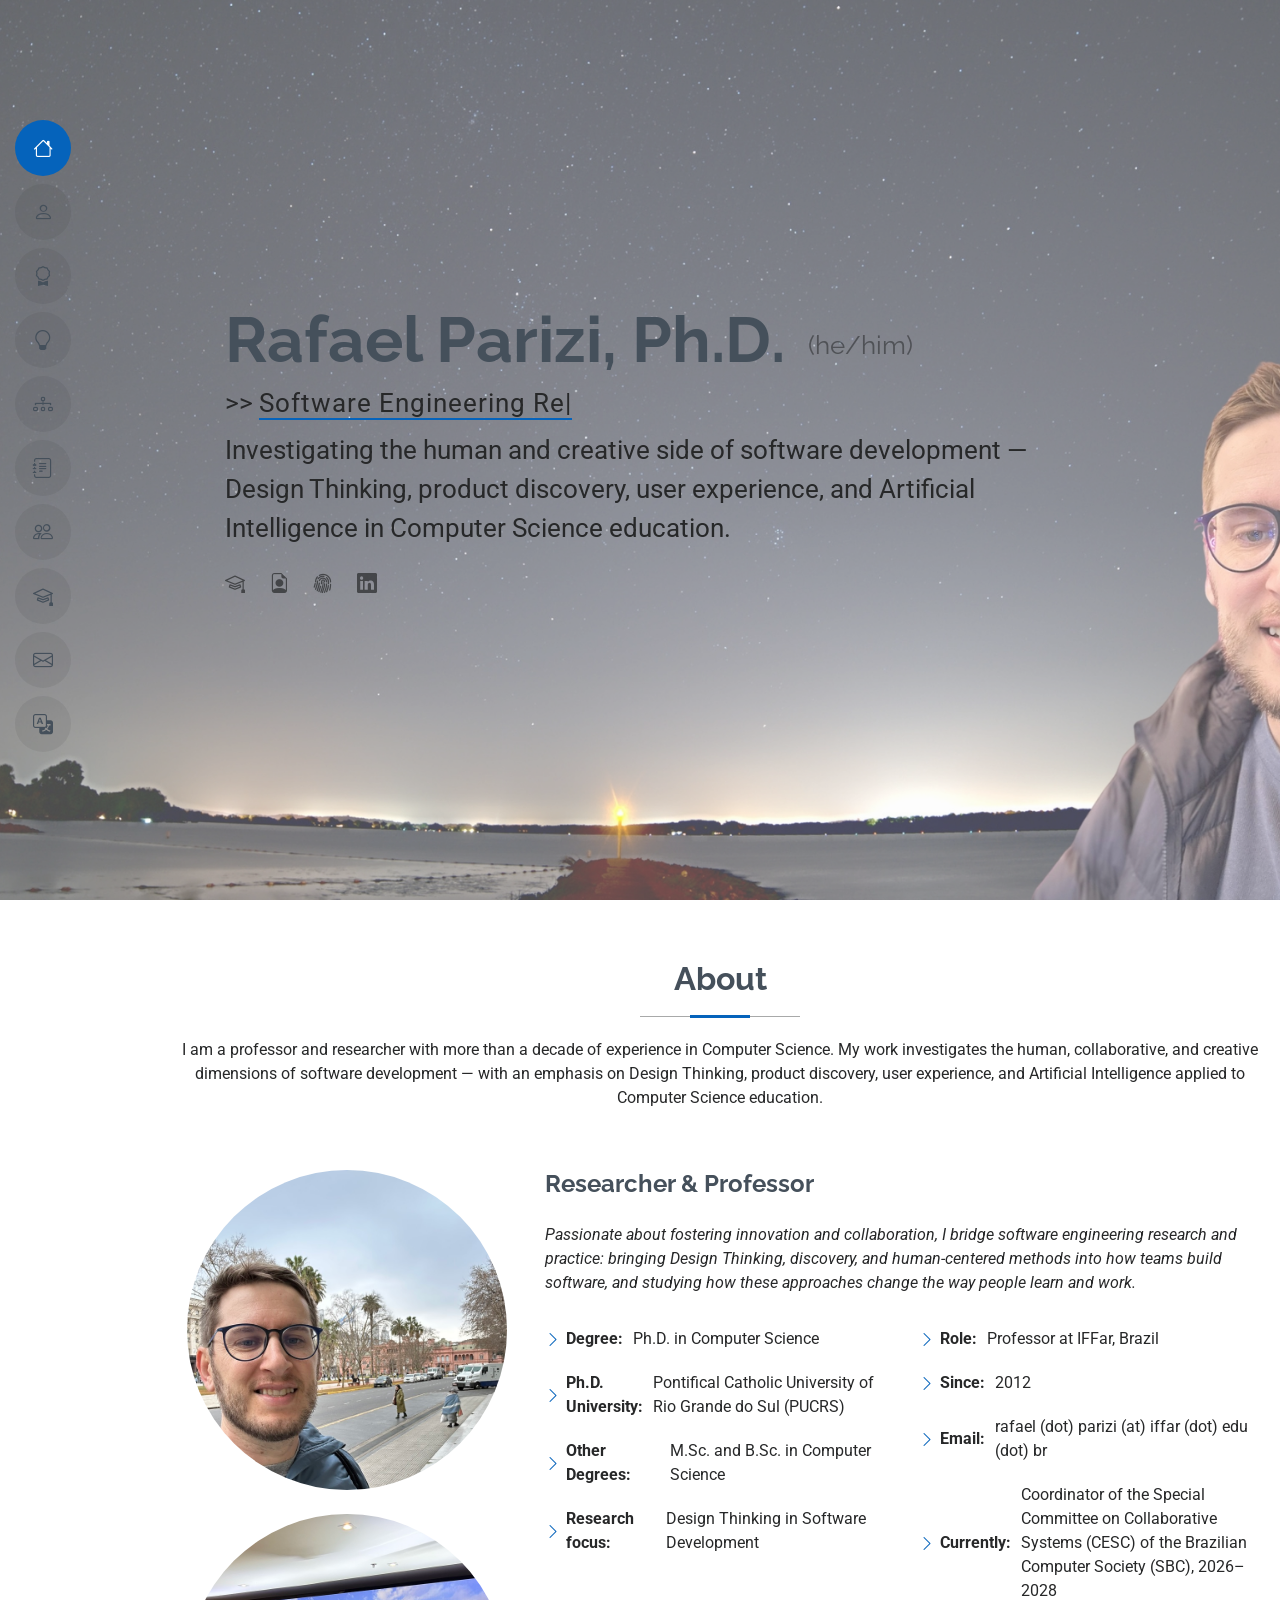
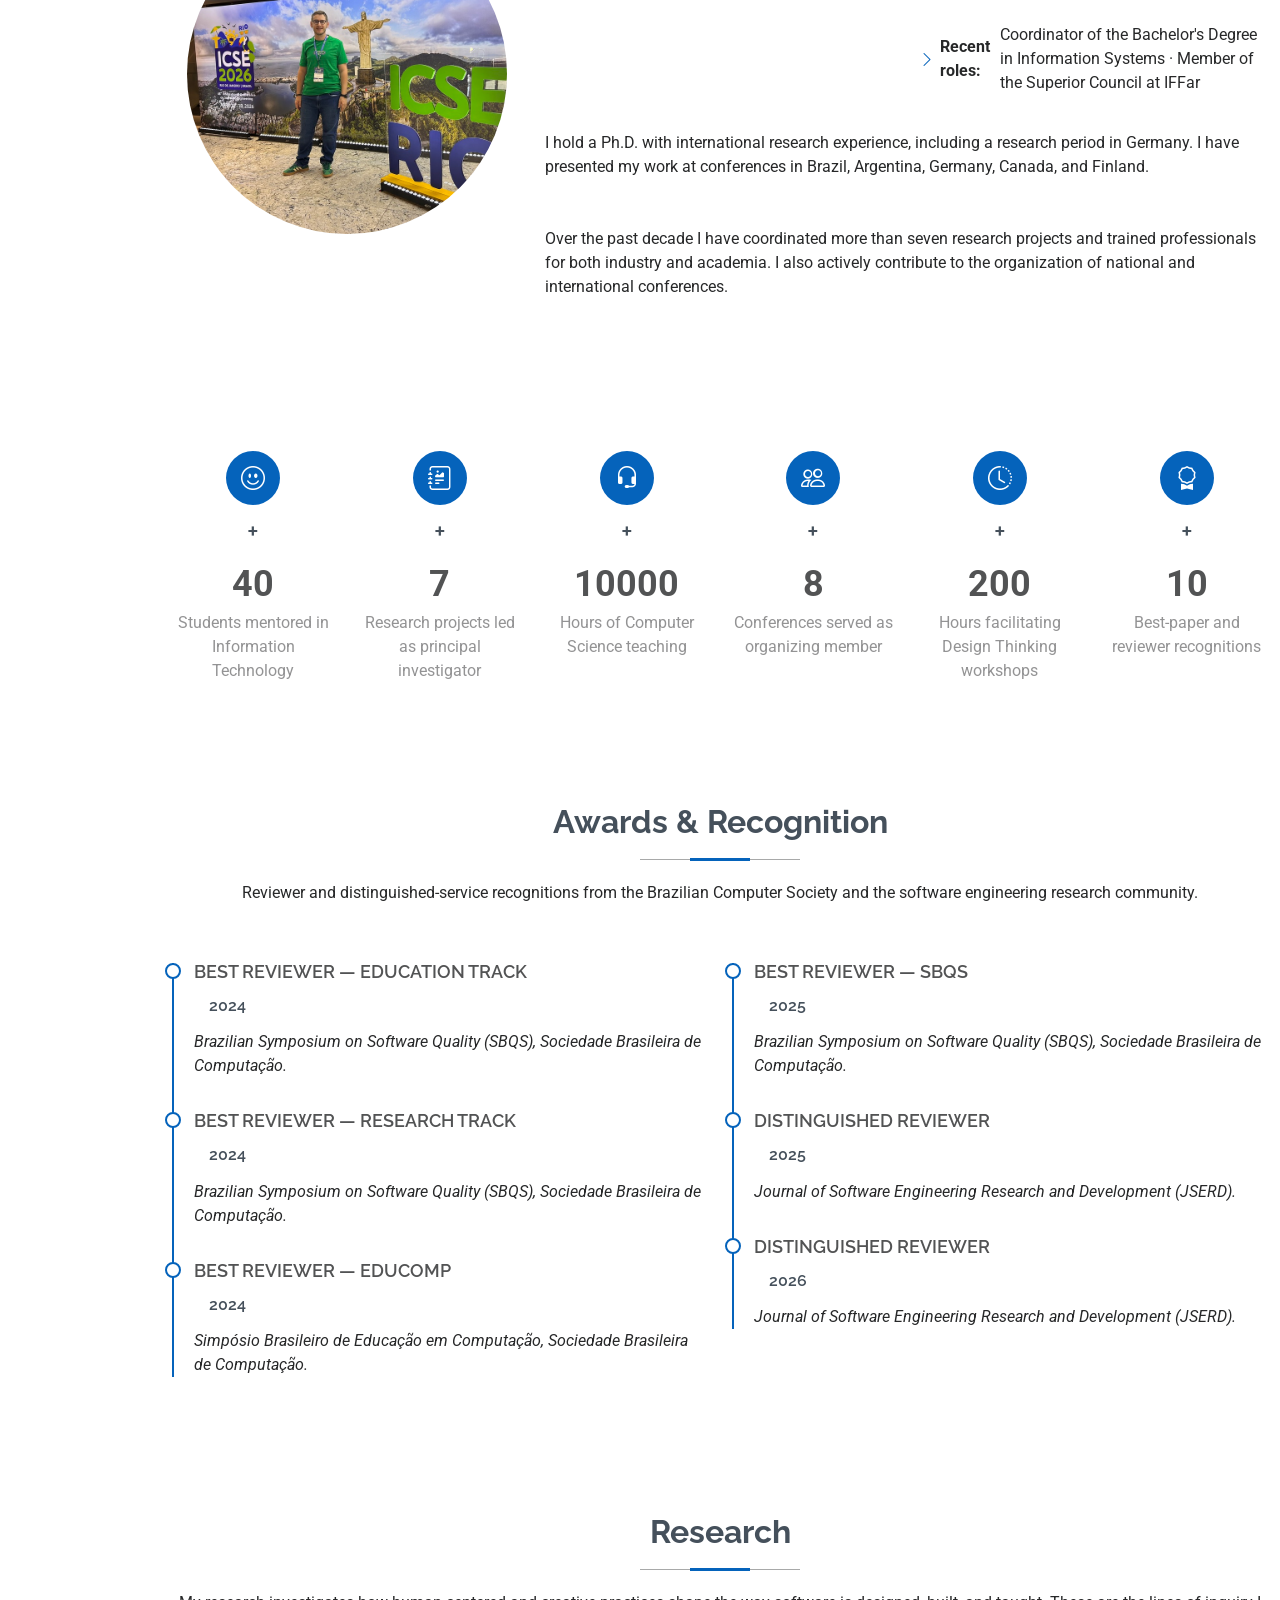
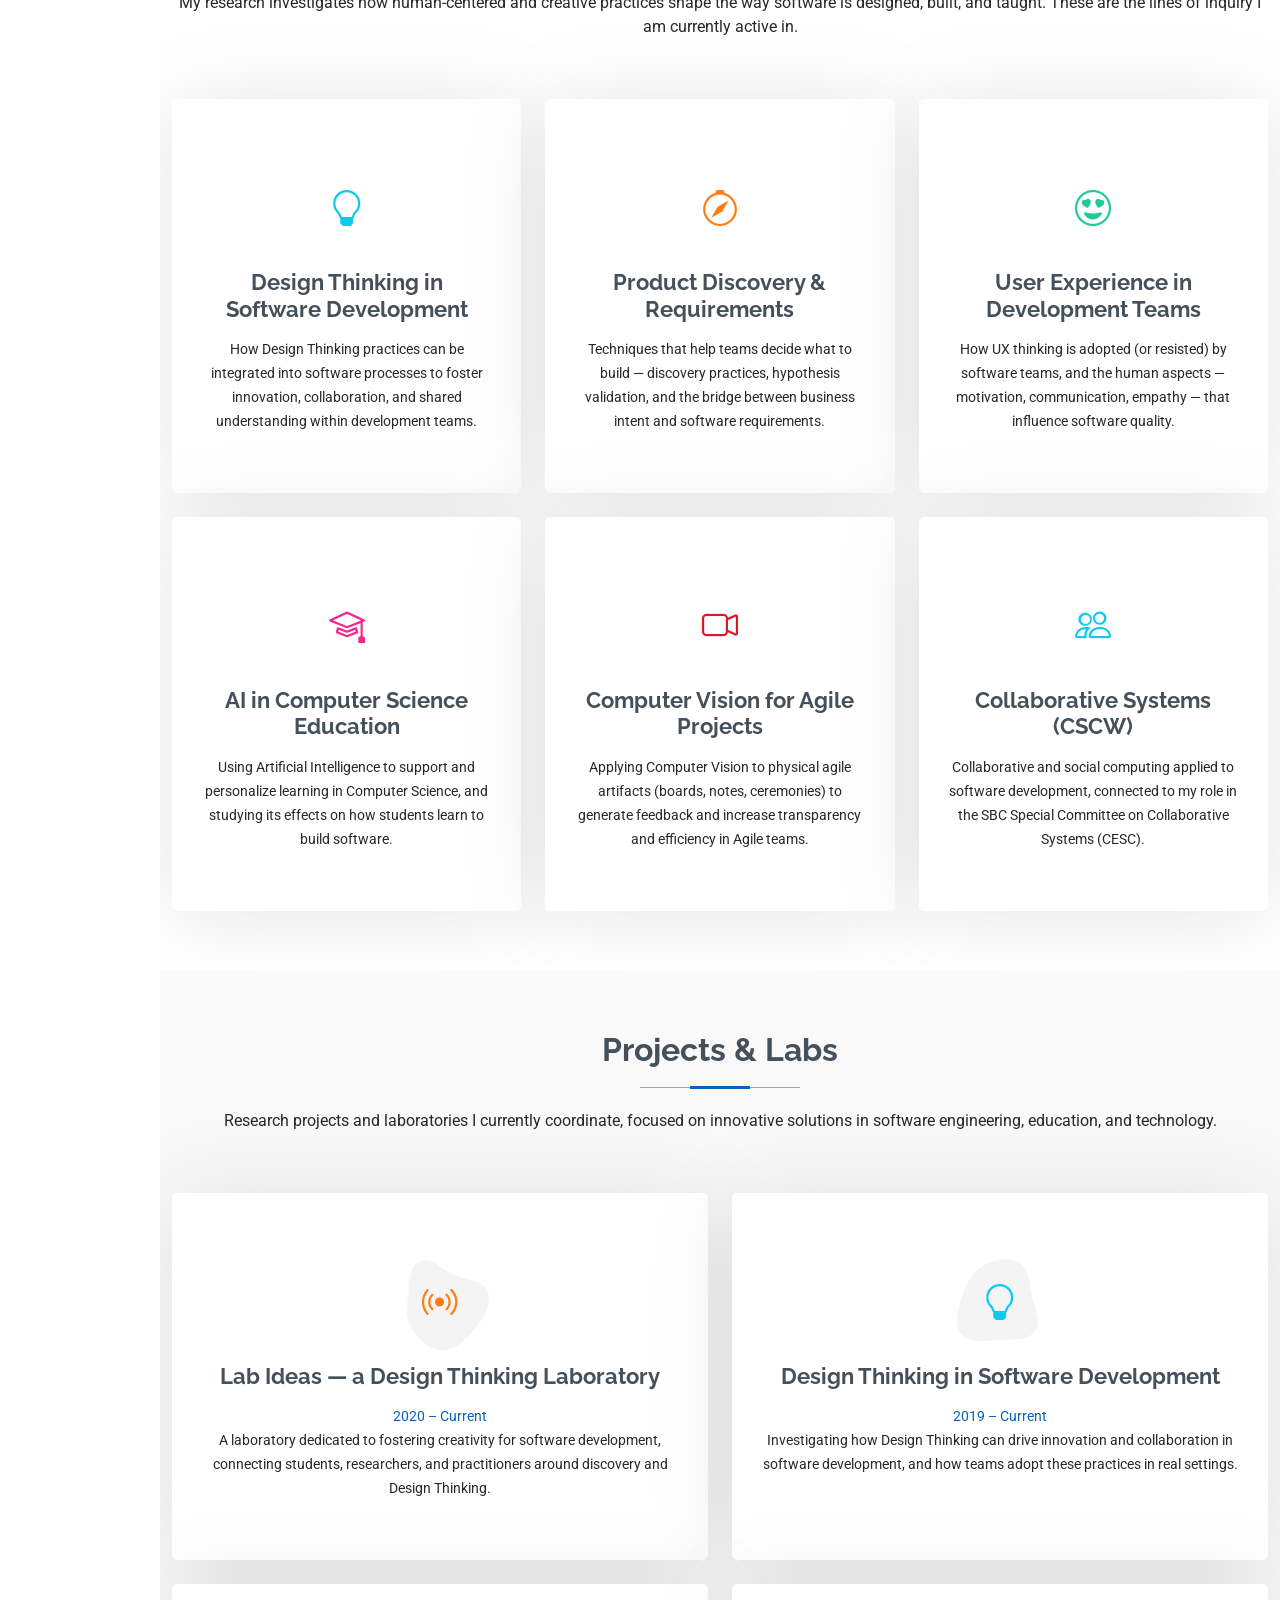
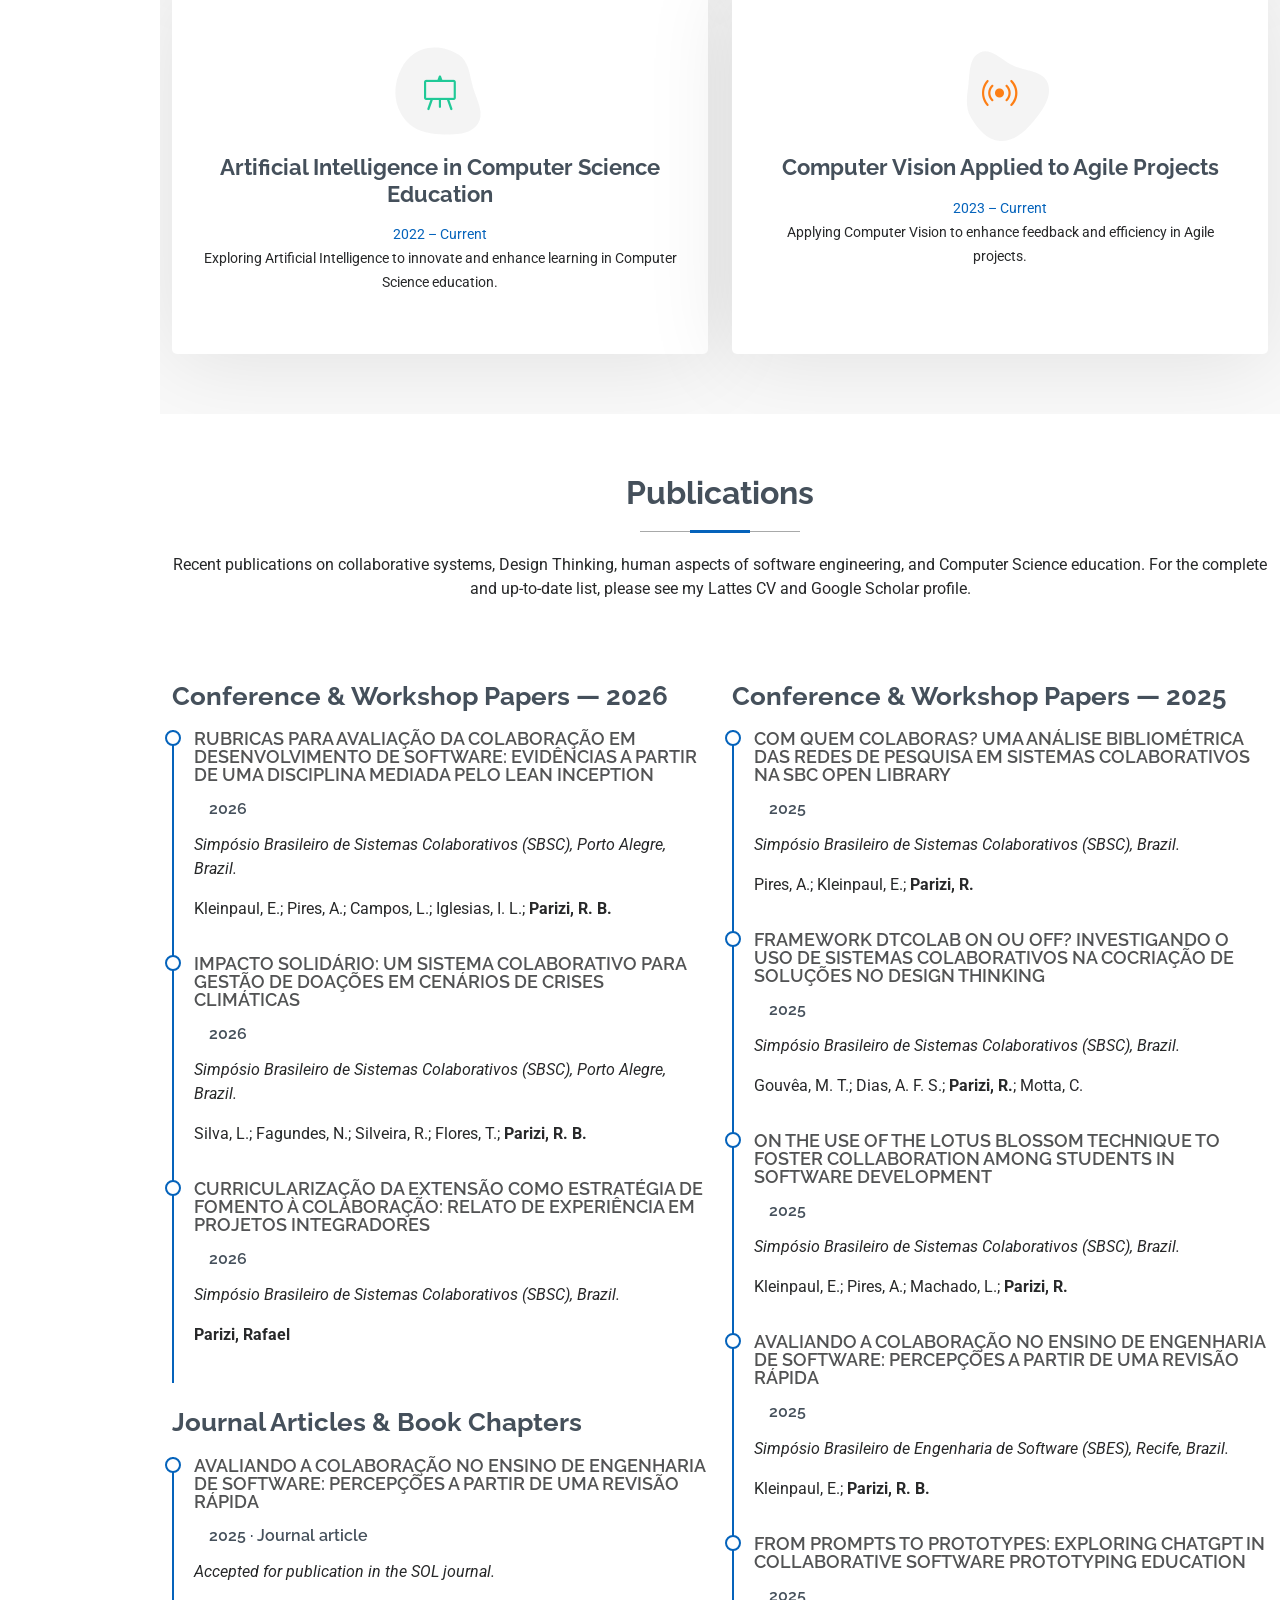
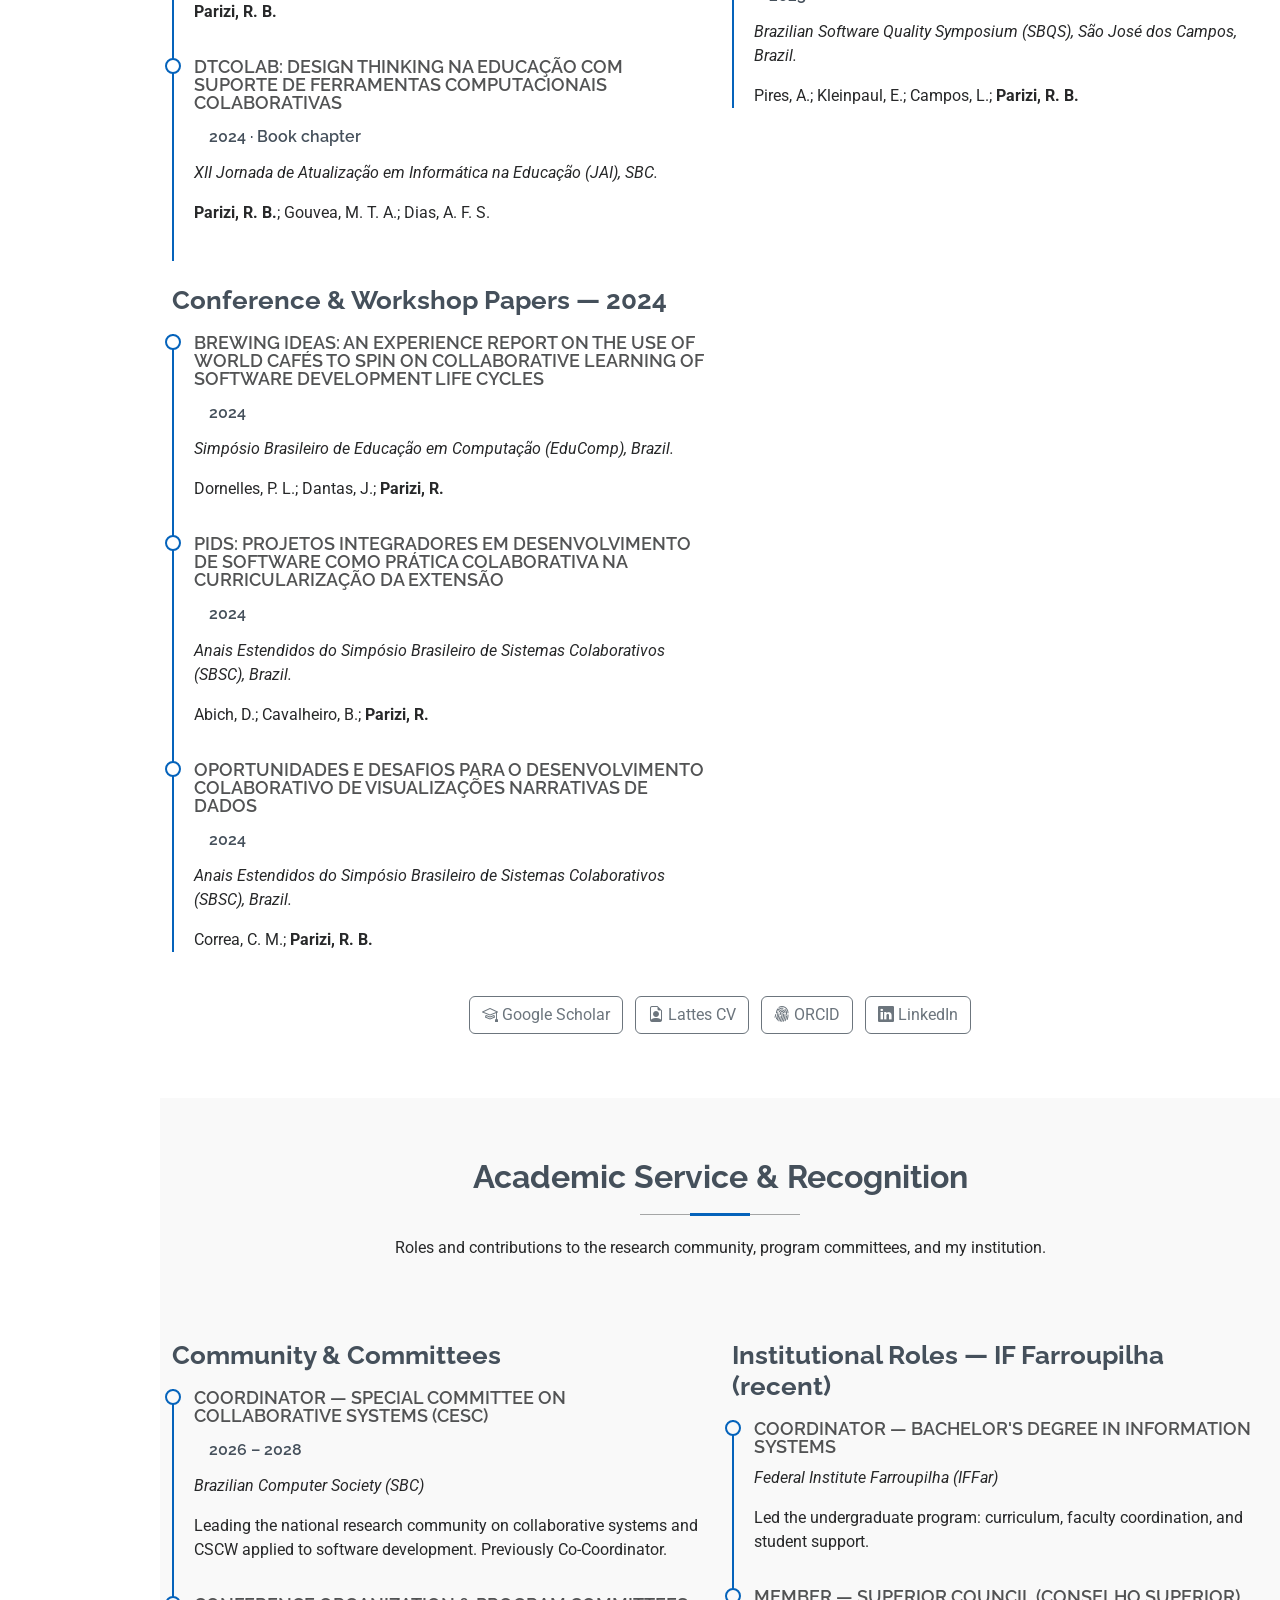
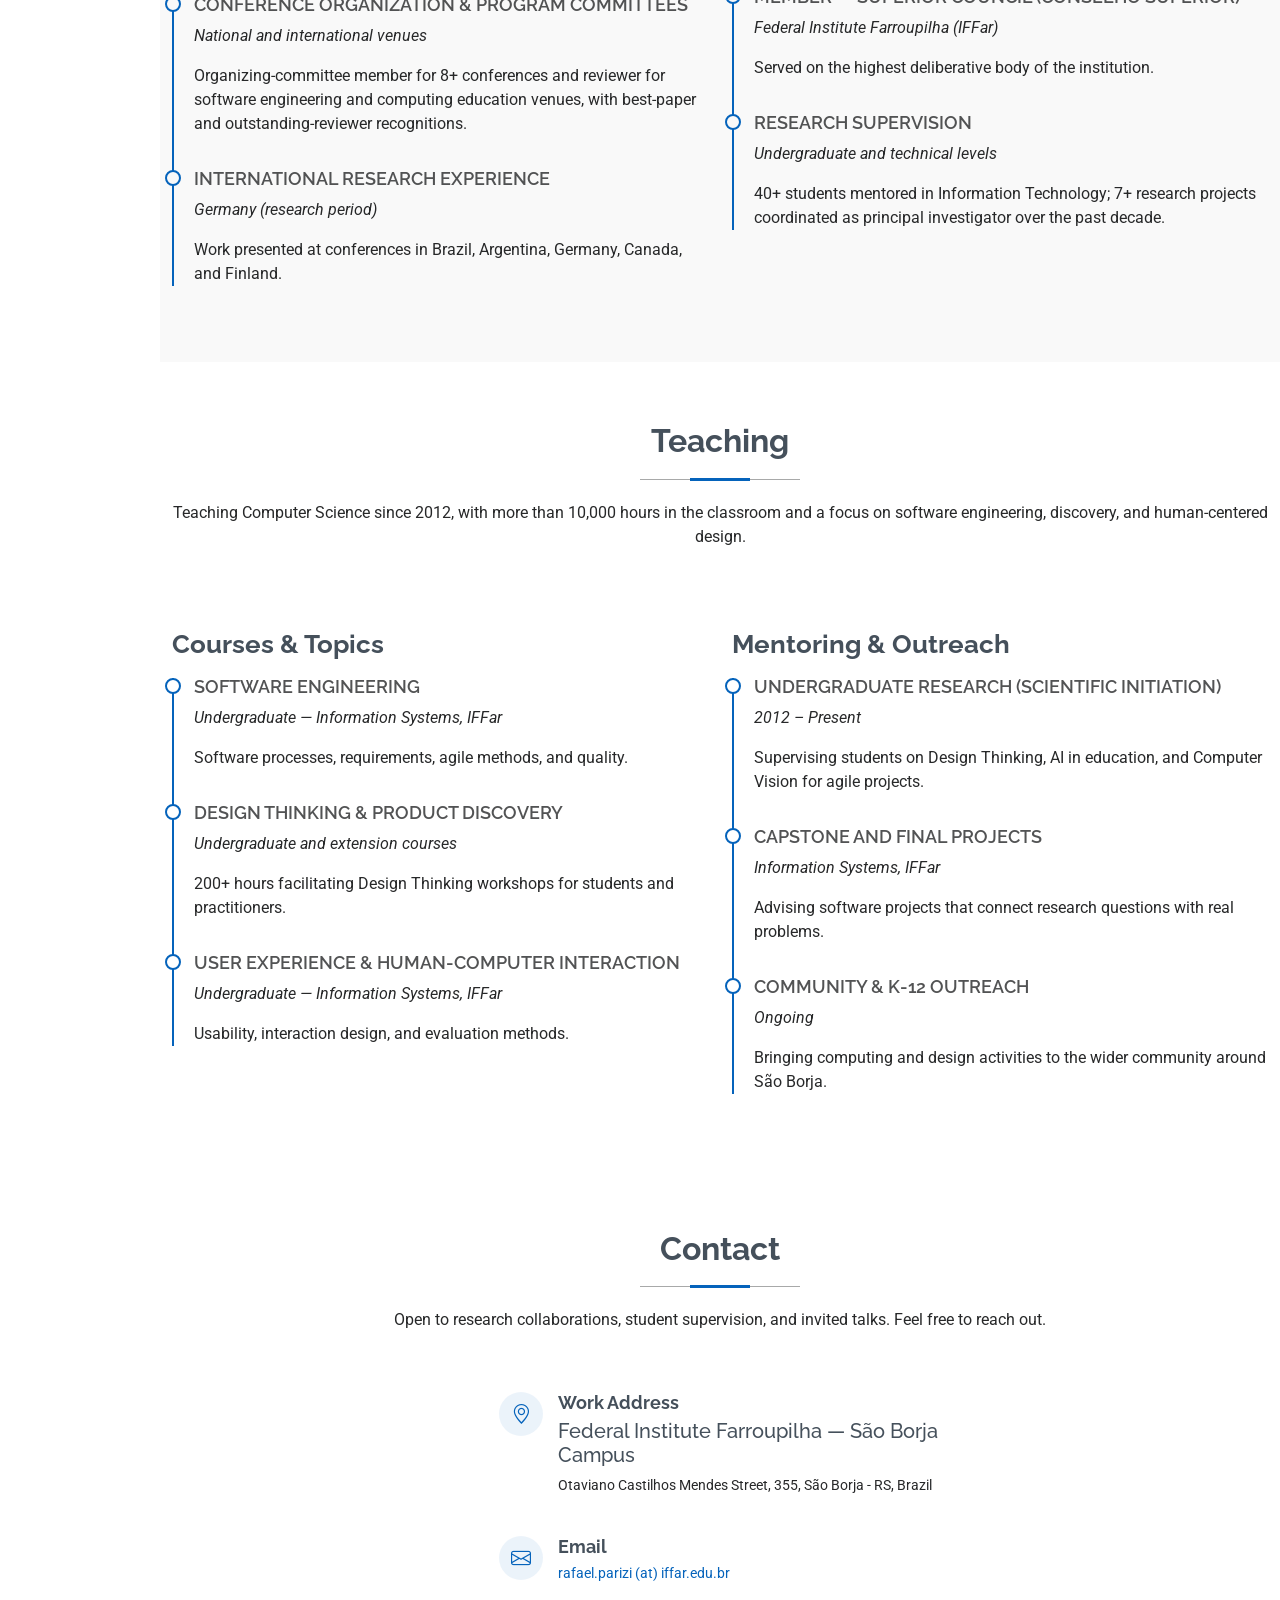
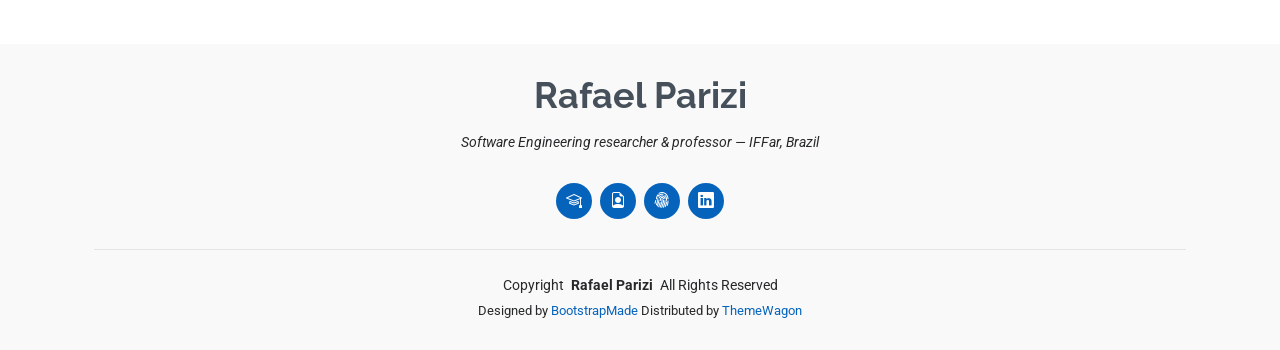
==== index.html @ 88d66eda "Add Awards & Recognition section Co-Authored-By: Claude Sonnet 5 <noreply@anthropic.com>" ====
<!DOCTYPE html>
<html lang="en">

<head>
  <meta charset="utf-8">
  <meta content="width=device-width, initial-scale=1.0" name="viewport">
  <title data-i18n="_title">Rafael Parizi, Ph.D. — Software Engineering Researcher</title>
  <meta name="description"
    content="Rafael Parizi, Ph.D. — Professor and researcher in Software Engineering at the Federal Institute Farroupilha (IFFar), Brazil. Research on Design Thinking in software development, product discovery, UX, and Artificial Intelligence in Computer Science education.">
  <meta name="keywords"
    content="Rafael Parizi, software engineering research, design thinking, product discovery, user experience, computer science education, artificial intelligence in education, human aspects of software engineering, IFFar, PUCRS">
  <meta name="author" content="Rafael Parizi">

  <!-- Open Graph / social preview -->
  <meta property="og:type" content="profile">
  <meta property="og:title" content="Rafael Parizi, Ph.D. — Software Engineering Researcher">
  <meta property="og:description"
    content="Professor and researcher in Software Engineering. Research on Design Thinking, product discovery, UX, and AI in Computer Science education.">
  <meta property="og:image" content="assets/img/profile-image-2.jpeg">

  <!-- Favicons -->
  <link href="assets/img/favicon.png" rel="icon">
  <link href="assets/img/apple-touch-icon.png" rel="apple-touch-icon">

  <!-- Fonts -->
  <link href="https://fonts.googleapis.com" rel="preconnect">
  <link href="https://fonts.gstatic.com" rel="preconnect" crossorigin>
  <link
    href="https://fonts.googleapis.com/css2?family=Roboto:ital,wght@0,100;0,300;0,400;0,500;0,700;0,900;1,100;1,300;1,400;1,500;1,700;1,900&family=Poppins:ital,wght@0,100;0,200;0,300;0,400;0,500;0,600;0,700;0,800;0,900;1,100;1,200;1,300;1,400;1,500;1,600;1,700;1,800;1,900&family=Raleway:ital,wght@0,100;0,200;0,300;0,400;0,500;0,600;0,700;0,800;0,900;1,100;1,200;1,300;1,400;1,500;1,600;1,700;1,800;1,900&display=swap"
    rel="stylesheet">

  <!-- Vendor CSS Files -->
  <link href="assets/vendor/bootstrap/css/bootstrap.min.css" rel="stylesheet">
  <link href="assets/vendor/bootstrap-icons/bootstrap-icons.css" rel="stylesheet">
  <link href="assets/vendor/aos/aos.css" rel="stylesheet">
  <link href="assets/vendor/glightbox/css/glightbox.min.css" rel="stylesheet">
  <link href="assets/vendor/swiper/swiper-bundle.min.css" rel="stylesheet">

  <!-- Main CSS File -->
  <link href="assets/css/main.css?v=20260905" rel="stylesheet">

  <!-- =======================================================
  * Template Name: MyResume
  * Template URL: https://bootstrapmade.com/free-html-bootstrap-template-my-resume/
  * Updated: Jun 29 2024 with Bootstrap v5.3.3
  * Author: BootstrapMade.com
  * License: https://bootstrapmade.com/license/
  ======================================================== -->
</head>

<body class="index-page">

  <header id="header" class="header d-flex flex-column justify-content-center">

    <i class="header-toggle d-xl-none bi bi-list"></i>

    <nav id="navmenu" class="navmenu">
      <ul>
        <li><a href="#hero" class="active"><i class="bi bi-house navicon"></i><span data-i18n="nav.home">Home</span></a>
        </li>
        <li><a href="#about"><i class="bi bi-person navicon"></i><span data-i18n="nav.about">About</span></a></li>
        <li><a href="#awards"><i class="bi bi-award navicon"></i><span
              data-i18n="nav.awards">Awards</span></a>
        </li>
        <li><a href="#research"><i class="bi bi-lightbulb navicon"></i><span
              data-i18n="nav.research">Research</span></a>
        </li>
        <li><a href="#projects"><i class="bi bi-diagram-3 navicon"></i><span
              data-i18n="nav.projects">Projects</span></a>
        </li>
        <li><a href="#publications"><i class="bi bi-journal-text navicon"></i><span
              data-i18n="nav.publications">Publications</span></a></li>
        <li><a href="#service"><i class="bi bi-people navicon"></i><span data-i18n="nav.service">Service</span></a></li>
        <li><a href="#teaching"><i class="bi bi-mortarboard navicon"></i><span
              data-i18n="nav.teaching">Teaching</span></a></li>
        <li><a href="#contact"><i class="bi bi-envelope navicon"></i><span data-i18n="nav.contact">Contact</span></a>
        </li>
        <li><a href="#" class="lang-toggle" role="button"><i class="bi bi-translate navicon"></i><span
              class="lang-label">PT-BR</span></a></li>
      </ul>
    </nav>

  </header>

  <main class="main">

    <!-- Hero Section -->
    <section id="hero" class="hero section light-background">

      <img src="assets/img/hero-bg-2.jpg" alt="Abstract background">

      <div class="container" data-aos="zoom-out">
        <div class="row justify-content-center">
          <div class="col-lg-9">
            <h2>Rafael Parizi, Ph.D. <span class="pronouns" data-i18n="hero.pronouns">(he/him)</span></h2>
            <p>&gt;&gt; <span class="typed"
                data-typed-items="Software Engineering Researcher, Software Engineering Professor, Computer Science Education Researcher">
                Software Engineering Researcher</span><span class="typed-cursor typed-cursor--blink"
                aria-hidden="true"></span></p>
            <p class="mt-2" data-i18n="hero.tagline">
              Investigating the human and creative side of software development — Design Thinking, product
              discovery, user experience, and Artificial Intelligence in Computer Science education.
            </p>
            <div class="social-links">
              <a href="https://scholar.google.com/citations?user=KE64ttkAAAAJ&amp;hl" title="Google Scholar"
                target="_blank" rel="noopener"><i class="bi bi-mortarboard"></i></a>
              <a href="http://lattes.cnpq.br/1483144999919526" title="Lattes CV" target="_blank" rel="noopener"><i
                  class="bi bi-file-earmark-person"></i></a>
              <a href="https://orcid.org/0000-0001-8550-1135" title="ORCID" target="_blank" rel="noopener"><i
                  class="bi bi-fingerprint"></i></a>
              <a href="https://www.linkedin.com/in/rafael-parizi/" title="LinkedIn" target="_blank" rel="noopener"><i
                  class="bi bi-linkedin"></i></a>
            </div>
          </div>
        </div>
      </div>

    </section><!-- /Hero Section -->

    <!-- About Section -->
    <section id="about" class="about section">

      <!-- Section Title -->
      <div class="container section-title" data-aos="fade-up">
        <h2 data-i18n="about.title">About</h2>
        <p data-i18n="about.lead">I am a professor and researcher with more than a decade of experience in Computer
          Science. My work investigates the human, collaborative, and creative dimensions of software development — with
          an emphasis on Design Thinking, product discovery, user experience, and Artificial Intelligence applied to
          Computer Science education.</p>
      </div><!-- End Section Title -->

      <div class="container" data-aos="fade-up" data-aos-delay="100">

        <div class="row gy-4 justify-content-center">
          <div class="col-lg-4">
            <img src="assets/img/profile-image-2.jpeg" class="img-fluid about-photo" alt="Portrait of Rafael Parizi">
            <img src="assets/img/profile-image-3.jpeg" class="img-fluid about-photo about-photo-secondary"
              alt="Rafael Parizi at ICSE 2026, Rio de Janeiro">
          </div>
          <div class="col-lg-8 content">
            <h2 data-i18n="about.h2">Researcher &amp; Professor</h2>
            <p class="fst-italic py-3" data-i18n="about.intro">
              Passionate about fostering innovation and collaboration, I bridge software engineering research and
              practice: bringing Design Thinking, discovery, and human-centered methods into how teams build software,
              and studying how these approaches change the way people learn and work.
            </p>
            <div class="row">
              <div class="col-lg-6">
                <ul>
                  <li><i class="bi bi-chevron-right"></i> <strong data-i18n="about.degree.label">Degree:</strong> <span
                      data-i18n="about.degree.value">Ph.D. in Computer Science</span>
                  </li>
                  <li><i class="bi bi-chevron-right"></i> <strong data-i18n="about.phduni.label">Ph.D.
                      University:</strong>
                    <span data-i18n="about.phduni.value">Pontifical Catholic University of Rio Grande do Sul
                      (PUCRS)</span>
                  </li>
                  <li><i class="bi bi-chevron-right"></i> <strong data-i18n="about.other.label">Other Degrees:</strong>
                    <span data-i18n="about.other.value">M.Sc. and B.Sc. in Computer Science</span>
                  </li>
                  <li><i class="bi bi-chevron-right"></i> <strong data-i18n="about.focus.label">Research focus:</strong>
                    <span data-i18n="about.focus.value">Design Thinking in Software Development</span>
                  </li>
                </ul>
              </div>
              <div class="col-lg-6">
                <ul>
                  <li><i class="bi bi-chevron-right"></i> <strong data-i18n="about.role.label">Role:</strong> <span
                      data-i18n="about.role.value">Professor at IFFar, Brazil</span>
                  </li>
                  <li><i class="bi bi-chevron-right"></i> <strong data-i18n="about.since.label">Since:</strong>
                    <span>2012</span>
                  </li>
                  <li><i class="bi bi-chevron-right"></i> <strong data-i18n="about.email.label">Email:</strong>
                    <span>rafael
                      (dot) parizi (at) iffar (dot) edu (dot) br</span>
                  </li>
                  <li><i class="bi bi-chevron-right"></i> <strong data-i18n="about.currently.label">Currently:</strong>
                    <span data-i18n="about.currently.value">Coordinator of the Special Committee on Collaborative
                      Systems
                      (CESC) of the Brazilian Computer Society (SBC), 2026–2028</span>
                  </li>
                  <li><i class="bi bi-chevron-right"></i> <strong data-i18n="about.recent.label">Recent roles:</strong>
                    <span data-i18n="about.recent.value">Coordinator of the Bachelor's Degree in Information Systems ·
                      Member of the Superior Council at IFFar</span>
                  </li>
                </ul>
              </div>
            </div>
            <p class="py-3" data-i18n="about.p1">
              I hold a Ph.D. with international research experience, including a research period in Germany. I have
              presented my work at conferences in Brazil, Argentina, Germany, Canada, and Finland.
            </p>

            <p class="py-3" data-i18n="about.p2">
              Over the past decade I have coordinated more than seven research projects and trained professionals for
              both industry and academia. I also actively contribute to the organization of national and international
              conferences.
            </p>
          </div>
        </div>

      </div>

    </section><!-- /About Section -->

    <!-- Stats Section -->
    <section id="stats" class="stats section">

      <div class="container" data-aos="fade-up" data-aos-delay="100">

        <div class="row gy-4">

          <div class="col-lg-2 col-md-6 d-flex flex-column align-items-center">
            <i class="bi bi-emoji-smile"></i>
            <div class="stats-item">
              <h3>+</h3><span data-purecounter-start="0" data-purecounter-end="40" data-purecounter-duration="1"
                class="purecounter"></span>
              <p data-i18n="stats.students">Students mentored in Information Technology</p>
            </div>
          </div><!-- End Stats Item -->

          <div class="col-lg-2 col-md-6 d-flex flex-column align-items-center">
            <i class="bi bi-journal-richtext"></i>
            <div class="stats-item">
              <h3>+</h3><span data-purecounter-start="0" data-purecounter-end="7" data-purecounter-duration="1"
                class="purecounter"></span>
              <p data-i18n="stats.projects">Research projects led as principal investigator</p>
            </div>
          </div><!-- End Stats Item -->

          <div class="col-lg-2 col-md-6 d-flex flex-column align-items-center">
            <i class="bi bi-headset"></i>
            <div class="stats-item">
              <h3>+</h3><span data-purecounter-start="0" data-purecounter-end="10000" data-purecounter-duration="1"
                class="purecounter"></span>
              <p data-i18n="stats.hours">Hours of Computer Science teaching</p>
            </div>
          </div><!-- End Stats Item -->

          <div class="col-lg-2 col-md-6 d-flex flex-column align-items-center">
            <i class="bi bi-people"></i>
            <div class="stats-item">
              <h3>+</h3><span data-purecounter-start="0" data-purecounter-end="8" data-purecounter-duration="1"
                class="purecounter"></span>
              <p data-i18n="stats.confs">Conferences served as organizing member</p>
            </div>
          </div><!-- End Stats Item -->

          <div class="col-lg-2 col-md-6 d-flex flex-column align-items-center">
            <i class="bi bi-clock-history"></i>
            <div class="stats-item">
              <h3>+</h3><span data-purecounter-start="0" data-purecounter-end="200" data-purecounter-duration="1"
                class="purecounter"></span>
              <p data-i18n="stats.workshops">Hours facilitating Design Thinking workshops</p>
            </div>
          </div><!-- End Stats Item -->

          <div class="col-lg-2 col-md-6 d-flex flex-column align-items-center">
            <i class="bi bi-award"></i>
            <div class="stats-item">
              <h3>+</h3><span data-purecounter-start="0" data-purecounter-end="10" data-purecounter-duration="1"
                class="purecounter"></span>
              <p data-i18n="stats.awards">Best-paper and reviewer recognitions</p>
            </div>
          </div><!-- End Stats Item -->

        </div>

      </div>

    </section><!-- /Stats Section -->

    <!-- Awards Section -->
    <section id="awards" class="resume section">

      <!-- Section Title -->
      <div class="container section-title" data-aos="fade-up">
        <h2 data-i18n="awards.title">Awards &amp; Recognition</h2>
        <p data-i18n="awards.lead">Reviewer and distinguished-service recognitions from the Brazilian Computer Society
          and the software engineering research community.</p>
      </div><!-- End Section Title -->

      <div class="container">

        <div class="row">

          <div class="col-lg-6" data-aos="fade-up" data-aos-delay="100">

            <div class="resume-item">
              <h4 data-i18n="awards.i1.h">Best Reviewer — Education Track</h4>
              <h5>2024</h5>
              <p><em data-i18n="awards.i1.p">Brazilian Symposium on Software Quality (SBQS), Sociedade Brasileira de
                  Computação.</em></p>
            </div><!-- End Resume Item -->

            <div class="resume-item">
              <h4 data-i18n="awards.i2.h">Best Reviewer — Research Track</h4>
              <h5>2024</h5>
              <p><em data-i18n="awards.i2.p">Brazilian Symposium on Software Quality (SBQS), Sociedade Brasileira de
                  Computação.</em></p>
            </div><!-- End Resume Item -->

            <div class="resume-item">
              <h4 data-i18n="awards.i3.h">Best Reviewer — EduComp</h4>
              <h5>2024</h5>
              <p><em data-i18n="awards.i3.p">Simpósio Brasileiro de Educação em Computação, Sociedade Brasileira de
                  Computação.</em></p>
            </div><!-- End Resume Item -->

          </div>

          <div class="col-lg-6" data-aos="fade-up" data-aos-delay="200">

            <div class="resume-item">
              <h4 data-i18n="awards.i4.h">Best Reviewer — SBQS</h4>
              <h5>2025</h5>
              <p><em data-i18n="awards.i4.p">Brazilian Symposium on Software Quality (SBQS), Sociedade Brasileira de
                  Computação.</em></p>
            </div><!-- End Resume Item -->

            <div class="resume-item">
              <h4 data-i18n="awards.i5.h">Distinguished Reviewer</h4>
              <h5>2025</h5>
              <p><em data-i18n="awards.i5.p">Journal of Software Engineering Research and Development (JSERD).</em></p>
            </div><!-- End Resume Item -->

            <div class="resume-item">
              <h4 data-i18n="awards.i6.h">Distinguished Reviewer</h4>
              <h5>2026</h5>
              <p><em data-i18n="awards.i6.p">Journal of Software Engineering Research and Development (JSERD).</em></p>
            </div><!-- End Resume Item -->

          </div>

        </div>

      </div>

    </section><!-- /Awards Section -->

    <!-- Research Interests Section -->
    <section id="research" class="services section">

      <!-- Section Title -->
      <div class="container section-title" data-aos="fade-up">
        <h2 data-i18n="research.title">Research</h2>
        <p data-i18n="research.lead">My research investigates how human-centered and creative practices shape the way
          software is designed, built, and taught. These are the lines of inquiry I am currently active in.</p>
      </div><!-- End Section Title -->

      <div class="container">

        <div class="row gy-4">

          <div class="col-lg-4 col-md-6" data-aos="fade-up" data-aos-delay="100">
            <div class="service-item item-cyan position-relative">
              <div class="icon"><i class="bi bi-lightbulb"></i></div>
              <h3 data-i18n="research.dt.h">Design Thinking in Software Development</h3>
              <p data-i18n="research.dt.p">How Design Thinking practices can be integrated into software processes to
                foster innovation, collaboration, and shared understanding within development teams.</p>
            </div>
          </div><!-- End Service Item -->

          <div class="col-lg-4 col-md-6" data-aos="fade-up" data-aos-delay="200">
            <div class="service-item item-orange position-relative">
              <div class="icon"><i class="bi bi-compass"></i></div>
              <h3 data-i18n="research.discovery.h">Product Discovery &amp; Requirements</h3>
              <p data-i18n="research.discovery.p">Techniques that help teams decide what to build — discovery practices,
                hypothesis validation, and the bridge between business intent and software requirements.</p>
            </div>
          </div><!-- End Service Item -->

          <div class="col-lg-4 col-md-6" data-aos="fade-up" data-aos-delay="300">
            <div class="service-item item-teal position-relative">
              <div class="icon"><i class="bi bi-emoji-heart-eyes"></i></div>
              <h3 data-i18n="research.ux.h">User Experience in Development Teams</h3>
              <p data-i18n="research.ux.p">How UX thinking is adopted (or resisted) by software teams, and the human
                aspects — motivation, communication, empathy — that influence software quality.</p>
            </div>
          </div><!-- End Service Item -->

          <div class="col-lg-4 col-md-6" data-aos="fade-up" data-aos-delay="100">
            <div class="service-item item-pink position-relative">
              <div class="icon"><i class="bi bi-mortarboard"></i></div>
              <h3 data-i18n="research.ai.h">AI in Computer Science Education</h3>
              <p data-i18n="research.ai.p">Using Artificial Intelligence to support and personalize learning in Computer
                Science, and studying its effects on how students learn to build software.</p>
            </div>
          </div><!-- End Service Item -->

          <div class="col-lg-4 col-md-6" data-aos="fade-up" data-aos-delay="200">
            <div class="service-item item-red position-relative">
              <div class="icon"><i class="bi bi-camera-video"></i></div>
              <h3 data-i18n="research.cv.h">Computer Vision for Agile Projects</h3>
              <p data-i18n="research.cv.p">Applying Computer Vision to physical agile artifacts (boards, notes,
                ceremonies) to generate feedback and increase transparency and efficiency in Agile teams.</p>
            </div>
          </div><!-- End Service Item -->

          <div class="col-lg-4 col-md-6" data-aos="fade-up" data-aos-delay="300">
            <div class="service-item item-cyan position-relative">
              <div class="icon"><i class="bi bi-people"></i></div>
              <h3 data-i18n="research.cscw.h">Collaborative Systems (CSCW)</h3>
              <p data-i18n="research.cscw.p">Collaborative and social computing applied to software development,
                connected to my role in the SBC Special Committee on Collaborative Systems (CESC).</p>
            </div>
          </div><!-- End Service Item -->

        </div>

      </div>

    </section><!-- /Research Interests Section -->

    <!-- Projects & Labs Section -->
    <section id="projects" class="services section light-background">

      <!-- Section Title -->
      <div class="container section-title" data-aos="fade-up">
        <h2 data-i18n="projects.title">Projects &amp; Labs</h2>
        <p data-i18n="projects.lead">Research projects and laboratories I currently coordinate, focused on innovative
          solutions in software engineering, education, and technology.</p>
      </div><!-- End Section Title -->

      <div class="container">

        <div class="row gy-4">

          <div class="col-lg-6" data-aos="fade-up" data-aos-delay="100">
            <div class="service-item item-orange position-relative">
              <div class="icon">
                <svg width="100" height="100" viewBox="0 0 600 600" xmlns="http://www.w3.org/2000/svg">
                  <path stroke="none" stroke-width="0" fill="#f5f5f5"
                    d="M300,582.0697525312426C382.5290701553225,586.8405444964366,449.9789794690241,525.3245884688669,502.5850820975895,461.55621195738473C556.606425686781,396.0723002908107,615.8543463187945,314.28637112970534,586.6730223649479,234.56875336149918C558.9533121215079,158.8439757836574,454.9685369536778,164.00468322053177,381.49747125262974,130.76875717737553C312.15926192815925,99.40240125094834,248.97055460311594,18.661163978235184,179.8680185752513,50.54337015887873C110.5421016452524,82.52863877960104,119.82277516462835,180.83849132639028,109.12597500060166,256.43424936330496C100.08760227029461,320.3096726198365,92.17705696193138,384.0621239912766,124.79988738764834,439.7174275375508C164.83382741302287,508.01625554203684,220.96474134820875,577.5009287672846,300,582.0697525312426">
                  </path>
                </svg>
                <i class="bi bi-broadcast"></i>
              </div>
              <a href="#" class="stretched-link">
                <h3 data-i18n="projects.lab.h">Lab Ideas — a Design Thinking Laboratory</h3>
                <small><span data-i18n="projects.lab.when">2020 – Current</span></small>
              </a>
              <p data-i18n="projects.lab.p">A laboratory dedicated to fostering creativity for software development,
                connecting students, researchers, and practitioners around discovery and Design Thinking.</p>
            </div>
          </div><!-- End Service Item -->

          <div class="col-lg-6" data-aos="fade-up" data-aos-delay="200">
            <div class="service-item item-cyan position-relative">
              <div class="icon">
                <svg width="100" height="100" viewBox="0 0 600 600" xmlns="http://www.w3.org/2000/svg">
                  <path stroke="none" stroke-width="0" fill="#f5f5f5"
                    d="M300,521.0016835830174C376.1290562159157,517.8887921683347,466.0731472004068,529.7835943286574,510.70327084640275,468.03025145048787C554.3714126377745,407.6079735673963,508.03601936045806,328.9844924480964,491.2728898941984,256.3432110539036C474.5976632858925,184.082847569629,479.9380746630129,96.60480741107993,416.23090153303,58.64404602377083C348.86323505073057,18.502131276798302,261.93793281208167,40.57373210992963,193.5410806939664,78.93577620505333C130.42746243093433,114.334589627462,98.30271207620316,179.96522072025542,76.75703585869454,249.04625023123273C51.97151888228291,328.5150500222984,13.704378332031375,421.85034740162234,66.52175969318436,486.19268352777647C119.04800174914682,550.1803526380478,217.28368757567262,524.383925680826,300,521.0016835830174">
                  </path>
                </svg>
                <i class="bi bi-lightbulb"></i>
              </div>
              <a href="#" class="stretched-link">
                <h3 data-i18n="projects.dt.h">Design Thinking in Software Development</h3>
                <small><span data-i18n="projects.dt.when">2019 – Current</span></small>
              </a>
              <p data-i18n="projects.dt.p">Investigating how Design Thinking can drive innovation and collaboration in
                software development, and how teams adopt these practices in real settings.</p>
            </div>
          </div><!-- End Service Item -->

          <div class="col-lg-6" data-aos="fade-up" data-aos-delay="100">
            <div class="service-item item-teal position-relative">
              <div class="icon">
                <svg width="100" height="100" viewBox="0 0 600 600" xmlns="http://www.w3.org/2000/svg">
                  <path stroke="none" stroke-width="0" fill="#f5f5f5"
                    d="M300,541.5067337569781C382.14930387511276,545.0595476570109,479.8736841581634,548.3450877840088,526.4010558755058,480.5488172755941C571.5218469581645,414.80211281144784,517.5187510058486,332.0715597781072,496.52539010469104,255.14436215662573C477.37192572678356,184.95920475031193,473.57363656557914,105.61284051026155,413.0603344069578,65.22779650032875C343.27470386102294,18.654635553484475,251.2091493199835,5.337323636656869,175.0934190732945,40.62881213300186C97.87086631185822,76.43348514350839,51.98124368387456,156.15599469081315,36.44837278890362,239.84606092416172C21.716077023791087,319.22268207091537,43.775223500013084,401.1760424656574,96.891909868211,461.97329694683043C147.22146801428983,519.5804099606455,223.5754009179313,538.201503339737,300,541.5067337569781">
                  </path>
                </svg>
                <i class="bi bi-easel"></i>
              </div>
              <a href="#" class="stretched-link">
                <h3 data-i18n="projects.ai.h">Artificial Intelligence in Computer Science Education</h3>
                <small><span data-i18n="projects.ai.when">2022 – Current</span></small>
              </a>
              <p data-i18n="projects.ai.p">Exploring Artificial Intelligence to innovate and enhance learning in
                Computer
                Science education.</p>
            </div>
          </div><!-- End Service Item -->

          <div class="col-lg-6" data-aos="fade-up" data-aos-delay="200">
            <div class="service-item item-orange position-relative">
              <div class="icon">
                <svg width="100" height="100" viewBox="0 0 600 600" xmlns="http://www.w3.org/2000/svg">
                  <path stroke="none" stroke-width="0" fill="#f5f5f5"
                    d="M300,582.0697525312426C382.5290701553225,586.8405444964366,449.9789794690241,525.3245884688669,502.5850820975895,461.55621195738473C556.606425686781,396.0723002908107,615.8543463187945,314.28637112970534,586.6730223649479,234.56875336149918C558.9533121215079,158.8439757836574,454.9685369536778,164.00468322053177,381.49747125262974,130.76875717737553C312.15926192815925,99.40240125094834,248.97055460311594,18.661163978235184,179.8680185752513,50.54337015887873C110.5421016452524,82.52863877960104,119.82277516462835,180.83849132639028,109.12597500060166,256.43424936330496C100.08760227029461,320.3096726198365,92.17705696193138,384.0621239912766,124.79988738764834,439.7174275375508C164.83382741302287,508.01625554203684,220.96474134820875,577.5009287672846,300,582.0697525312426">
                  </path>
                </svg>
                <i class="bi bi-broadcast"></i>
              </div>
              <a href="#" class="stretched-link">
                <h3 data-i18n="projects.cv.h">Computer Vision Applied to Agile Projects</h3>
                <small><span data-i18n="projects.cv.when">2023 – Current</span></small>
              </a>
              <p data-i18n="projects.cv.p">Applying Computer Vision to enhance feedback and efficiency in Agile
                projects.</p>
            </div>
          </div><!-- End Service Item -->

        </div>

      </div>

    </section><!-- /Projects & Labs Section -->

    <!-- Publications Section -->
    <section id="publications" class="resume section">

      <!-- Section Title -->
      <div class="container section-title" data-aos="fade-up">
        <h2 data-i18n="pub.title">Publications</h2>
        <p data-i18n="pub.lead">Recent publications on collaborative systems, Design Thinking, human aspects of software
          engineering, and Computer Science education. For the complete and up-to-date list, please see my Lattes CV and
          Google Scholar profile.</p>
      </div><!-- End Section Title -->

      <div class="container">

        <div class="row">

          <div class="col-lg-6" data-aos="fade-up" data-aos-delay="100">
            <h3 class="resume-title" data-i18n="pub.col1title2026">Conference &amp; Workshop Papers — 2026</h3>

            <div class="resume-item">
              <h4>Rubricas para Avaliação da Colaboração em Desenvolvimento de Software: Evidências a partir de uma
                Disciplina Mediada pelo Lean Inception</h4>
              <h5>2026</h5>
              <p><em data-i18n="pub.i11.venue">Simpósio Brasileiro de Sistemas Colaborativos (SBSC), Porto Alegre,
                  Brazil.</em></p>
              <p>Kleinpaul, E.; Pires, A.; Campos, L.; Iglesias, I. L.; <strong>Parizi, R. B.</strong></p>
            </div><!-- End Resume Item -->

            <div class="resume-item">
              <h4>Impacto Solidário: Um Sistema Colaborativo para Gestão de Doações em Cenários de Crises
                Climáticas</h4>
              <h5>2026</h5>
              <p><em data-i18n="pub.i12.venue">Simpósio Brasileiro de Sistemas Colaborativos (SBSC), Porto Alegre,
                  Brazil.</em></p>
              <p>Silva, L.; Fagundes, N.; Silveira, R.; Flores, T.; <strong>Parizi, R. B.</strong></p>
            </div><!-- End Resume Item -->

            <div class="resume-item">
              <h4>Curricularização da Extensão como Estratégia de Fomento à Colaboração: Relato de Experiência em
                Projetos Integradores</h4>
              <h5>2026</h5>
              <p><em data-i18n="pub.i13.venue">Simpósio Brasileiro de Sistemas Colaborativos (SBSC), Brazil.</em></p>
              <p><strong>Parizi, Rafael</strong></p>
            </div><!-- End Resume Item -->

            <h3 class="resume-title mt-4" data-i18n="pub.col1title">Journal Articles &amp; Book Chapters</h3>

            <div class="resume-item">
              <h4>Avaliando a Colaboração no Ensino de Engenharia de Software: Percepções a partir de uma Revisão
                Rápida</h4>
              <h5 data-i18n="pub.i1.meta">2025 · Journal article</h5>
              <p><em data-i18n="pub.i1.venue">Accepted for publication in the SOL journal.</em></p>
              <p><strong>Parizi, R. B.</strong></p>
            </div><!-- End Resume Item -->

            <div class="resume-item">
              <h4>DTColab: Design Thinking na Educação com Suporte de Ferramentas Computacionais Colaborativas</h4>
              <h5 data-i18n="pub.i2.meta">2024 · Book chapter</h5>
              <p><em>XII Jornada de Atualização em Informática na Educação (JAI), SBC.</em></p>
              <p><strong>Parizi, R. B.</strong>; Gouvea, M. T. A.; Dias, A. F. S.</p>
            </div><!-- End Resume Item -->

            <h3 class="resume-title mt-4" data-i18n="pub.col1title2024">Conference &amp; Workshop Papers — 2024</h3>

            <div class="resume-item">
              <h4>Brewing Ideas: An Experience Report on the Use of World Cafés to Spin on Collaborative Learning of
                Software Development Life Cycles</h4>
              <h5>2024</h5>
              <p><em data-i18n="pub.i3.venue">Simpósio Brasileiro de Educação em Computação (EduComp), Brazil.</em></p>
              <p>Dornelles, P. L.; Dantas, J.; <strong>Parizi, R.</strong></p>
            </div><!-- End Resume Item -->

            <div class="resume-item">
              <h4>PIDS: Projetos Integradores em Desenvolvimento de Software como Prática Colaborativa na
                Curricularização da Extensão</h4>
              <h5>2024</h5>
              <p><em data-i18n="pub.i4.venue">Anais Estendidos do Simpósio Brasileiro de Sistemas Colaborativos (SBSC),
                  Brazil.</em></p>
              <p>Abich, D.; Cavalheiro, B.; <strong>Parizi, R.</strong></p>
            </div><!-- End Resume Item -->

            <div class="resume-item">
              <h4>Oportunidades e Desafios para o Desenvolvimento Colaborativo de Visualizações Narrativas de Dados</h4>
              <h5>2024</h5>
              <p><em data-i18n="pub.i5.venue">Anais Estendidos do Simpósio Brasileiro de Sistemas Colaborativos (SBSC),
                  Brazil.</em></p>
              <p>Correa, C. M.; <strong>Parizi, R. B.</strong></p>
            </div><!-- End Resume Item -->

          </div>

          <div class="col-lg-6" data-aos="fade-up" data-aos-delay="200">
            <h3 class="resume-title" data-i18n="pub.col2title2025">Conference &amp; Workshop Papers — 2025</h3>

            <div class="resume-item">
              <h4>Com Quem Colaboras? Uma Análise Bibliométrica das Redes de Pesquisa em Sistemas Colaborativos na SBC
                Open Library</h4>
              <h5>2025</h5>
              <p><em data-i18n="pub.i6.venue">Simpósio Brasileiro de Sistemas Colaborativos (SBSC), Brazil.</em></p>
              <p>Pires, A.; Kleinpaul, E.; <strong>Parizi, R.</strong></p>
            </div><!-- End Resume Item -->

            <div class="resume-item">
              <h4>Framework DTColab ON ou OFF? Investigando o uso de sistemas colaborativos na cocriação de soluções no
                Design Thinking</h4>
              <h5>2025</h5>
              <p><em data-i18n="pub.i7.venue">Simpósio Brasileiro de Sistemas Colaborativos (SBSC), Brazil.</em></p>
              <p>Gouvêa, M. T.; Dias, A. F. S.; <strong>Parizi, R.</strong>; Motta, C.</p>
            </div><!-- End Resume Item -->

            <div class="resume-item">
              <h4>On the Use of the Lotus Blossom Technique to Foster Collaboration among Students in Software
                Development</h4>
              <h5>2025</h5>
              <p><em data-i18n="pub.i8.venue">Simpósio Brasileiro de Sistemas Colaborativos (SBSC), Brazil.</em></p>
              <p>Kleinpaul, E.; Pires, A.; Machado, L.; <strong>Parizi, R.</strong></p>
            </div><!-- End Resume Item -->

            <div class="resume-item">
              <h4>Avaliando a Colaboração no Ensino de Engenharia de Software: Percepções a partir de uma Revisão
                Rápida</h4>
              <h5>2025</h5>
              <p><em data-i18n="pub.i9.venue">Simpósio Brasileiro de Engenharia de Software (SBES), Recife, Brazil.</em>
              </p>
              <p>Kleinpaul, E.; <strong>Parizi, R. B.</strong></p>
            </div><!-- End Resume Item -->

            <div class="resume-item">
              <h4>From Prompts to Prototypes: Exploring ChatGPT in Collaborative Software Prototyping Education</h4>
              <h5>2025</h5>
              <p><em data-i18n="pub.i10.venue">Brazilian Software Quality Symposium (SBQS), São José dos Campos,
                  Brazil.</em></p>
              <p>Pires, A.; Kleinpaul, E.; Campos, L.; <strong>Parizi, R. B.</strong></p>
            </div><!-- End Resume Item -->

          </div>

        </div>

        <div class="row mt-4">
          <div class="col-12 text-center" data-aos="fade-up">
            <a href="https://scholar.google.com/citations?user=KE64ttkAAAAJ&amp;hl"
              class="btn btn-outline-secondary m-1" target="_blank" rel="noopener">
              <i class="bi bi-mortarboard"></i> Google Scholar
            </a>
            <a href="http://lattes.cnpq.br/1483144999919526" class="btn btn-outline-secondary m-1" target="_blank"
              rel="noopener">
              <i class="bi bi-file-earmark-person"></i> Lattes CV
            </a>
            <a href="https://orcid.org/0000-0001-8550-1135" class="btn btn-outline-secondary m-1" target="_blank"
              rel="noopener">
              <i class="bi bi-fingerprint"></i> ORCID
            </a>
            <a href="https://www.linkedin.com/in/rafael-parizi/" class="btn btn-outline-secondary m-1" target="_blank"
              rel="noopener">
              <i class="bi bi-linkedin"></i> LinkedIn
            </a>
          </div>
        </div>

      </div>

    </section><!-- /Publications Section -->

    <!-- Academic Service Section -->
    <section id="service" class="resume section light-background">

      <!-- Section Title -->
      <div class="container section-title" data-aos="fade-up">
        <h2 data-i18n="service.title">Academic Service &amp; Recognition</h2>
        <p data-i18n="service.lead">Roles and contributions to the research community, program committees, and my
          institution.</p>
      </div><!-- End Section Title -->

      <div class="container">

        <div class="row">

          <div class="col-lg-6" data-aos="fade-up" data-aos-delay="100">
            <h3 class="resume-title" data-i18n="service.col1">Community &amp; Committees</h3>

            <div class="resume-item">
              <h4 data-i18n="service.cesc.h">Coordinator — Special Committee on Collaborative Systems (CESC)</h4>
              <h5>2026 – 2028</h5>
              <p><em data-i18n="service.cesc.em">Brazilian Computer Society (SBC)</em></p>
              <p data-i18n="service.cesc.p">Leading the national research community on collaborative systems and CSCW
                applied to software development. Previously Co-Coordinator.</p>
            </div><!-- End Resume Item -->

            <div class="resume-item">
              <h4 data-i18n="service.confs.h">Conference organization &amp; program committees</h4>
              <p><em data-i18n="service.confs.em">National and international venues</em></p>
              <p data-i18n="service.confs.p">Organizing-committee member for 8+ conferences and reviewer for software
                engineering and computing education venues, with best-paper and outstanding-reviewer recognitions.</p>
            </div><!-- End Resume Item -->

            <div class="resume-item">
              <h4 data-i18n="service.intl.h">International research experience</h4>
              <p><em data-i18n="service.intl.em">Germany (research period)</em></p>
              <p data-i18n="service.intl.p">Work presented at conferences in Brazil, Argentina, Germany, Canada, and
                Finland.</p>
            </div><!-- End Resume Item -->

          </div>

          <div class="col-lg-6" data-aos="fade-up" data-aos-delay="200">
            <h3 class="resume-title" data-i18n="service.col2">Institutional Roles — IF Farroupilha (recent)</h3>

            <div class="resume-item">
              <h4 data-i18n="service.is.h">Coordinator — Bachelor's Degree in Information Systems</h4>
              <p><em data-i18n="service.iffar.em">Federal Institute Farroupilha (IFFar)</em></p>
              <p data-i18n="service.is.p">Led the undergraduate program: curriculum, faculty coordination, and student
                support.</p>
            </div><!-- End Resume Item -->

            <div class="resume-item">
              <h4 data-i18n="service.council.h">Member — Superior Council (Conselho Superior)</h4>
              <p><em data-i18n="service.iffar.em2">Federal Institute Farroupilha (IFFar)</em></p>
              <p data-i18n="service.council.p">Served on the highest deliberative body of the institution.</p>
            </div><!-- End Resume Item -->

            <div class="resume-item">
              <h4 data-i18n="service.sup.h">Research supervision</h4>
              <p><em data-i18n="service.sup.em">Undergraduate and technical levels</em></p>
              <p data-i18n="service.sup.p">40+ students mentored in Information Technology; 7+ research projects
                coordinated as principal investigator over the past decade.</p>
            </div><!-- End Resume Item -->

          </div>

        </div>

      </div>

    </section><!-- /Academic Service Section -->

    <!-- Teaching Section -->
    <section id="teaching" class="resume section">

      <!-- Section Title -->
      <div class="container section-title" data-aos="fade-up">
        <h2 data-i18n="teaching.title">Teaching</h2>
        <p data-i18n="teaching.lead">Teaching Computer Science since 2012, with more than 10,000 hours in the classroom
          and a focus on software engineering, discovery, and human-centered design.</p>
      </div><!-- End Section Title -->

      <div class="container">

        <div class="row">

          <div class="col-lg-6" data-aos="fade-up" data-aos-delay="100">
            <h3 class="resume-title" data-i18n="teaching.col1">Courses &amp; Topics</h3>

            <div class="resume-item">
              <h4 data-i18n="teaching.se.h">Software Engineering</h4>
              <p><em data-i18n="teaching.se.em">Undergraduate — Information Systems, IFFar</em></p>
              <p data-i18n="teaching.se.p">Software processes, requirements, agile methods, and quality.</p>
            </div><!-- End Resume Item -->

            <div class="resume-item">
              <h4 data-i18n="teaching.dt.h">Design Thinking &amp; Product Discovery</h4>
              <p><em data-i18n="teaching.dt.em">Undergraduate and extension courses</em></p>
              <p data-i18n="teaching.dt.p">200+ hours facilitating Design Thinking workshops for students and
                practitioners.</p>
            </div><!-- End Resume Item -->

            <div class="resume-item">
              <h4 data-i18n="teaching.ux.h">User Experience &amp; Human-Computer Interaction</h4>
              <p><em data-i18n="teaching.ux.em">Undergraduate — Information Systems, IFFar</em></p>
              <p data-i18n="teaching.ux.p">Usability, interaction design, and evaluation methods.</p>
            </div><!-- End Resume Item -->

          </div>

          <div class="col-lg-6" data-aos="fade-up" data-aos-delay="200">
            <h3 class="resume-title" data-i18n="teaching.col2">Mentoring &amp; Outreach</h3>

            <div class="resume-item">
              <h4 data-i18n="teaching.ic.h">Undergraduate research (scientific initiation)</h4>
              <p><em data-i18n="teaching.ic.em">2012 – Present</em></p>
              <p data-i18n="teaching.ic.p">Supervising students on Design Thinking, AI in education, and Computer Vision
                for agile projects.</p>
            </div><!-- End Resume Item -->

            <div class="resume-item">
              <h4 data-i18n="teaching.capstone.h">Capstone and final projects</h4>
              <p><em data-i18n="teaching.capstone.em">Information Systems, IFFar</em></p>
              <p data-i18n="teaching.capstone.p">Advising software projects that connect research questions with real
                problems.</p>
            </div><!-- End Resume Item -->

            <div class="resume-item">
              <h4 data-i18n="teaching.outreach.h">Community &amp; K-12 outreach</h4>
              <p><em data-i18n="teaching.outreach.em">Ongoing</em></p>
              <p data-i18n="teaching.outreach.p">Bringing computing and design activities to the wider community around
                São Borja.</p>
            </div><!-- End Resume Item -->

          </div>

        </div>

      </div>

    </section><!-- /Teaching Section -->

    <!-- Contact Section -->
    <section id="contact" class="contact section">

      <!-- Section Title -->
      <div class="container section-title" data-aos="fade-up">
        <h2 data-i18n="contact.title">Contact</h2>
        <p data-i18n="contact.lead">Open to research collaborations, student supervision, and invited talks. Feel free
          to reach out.</p>
      </div><!-- End Section Title -->

      <div class="container" data-aos="fade" data-aos-delay="100">

        <div class="row gy-4 justify-content-center">
          <div class="col-lg-5">

            <div class="info-item d-flex" data-aos="fade-up" data-aos-delay="200">
              <i class="bi bi-geo-alt flex-shrink-0"></i>
              <div>
                <h3 data-i18n="contact.addr.h">Work Address</h3>
                <h5 data-i18n="contact.addr.h5">Federal Institute Farroupilha — São Borja Campus</h5>
                <p data-i18n="contact.addr.p">Otaviano Castilhos Mendes Street, 355, São Borja - RS, Brazil</p>
              </div>
            </div><!-- End Info Item -->

            <div class="info-item d-flex" data-aos="fade-up" data-aos-delay="400">
              <i class="bi bi-envelope flex-shrink-0"></i>
              <div>
                <h3 data-i18n="contact.email.h">Email</h3>
                <p><a href="mailto:rafael.parizi@iffar.edu.br">rafael.parizi (at) iffar.edu.br</a></p>
              </div>
            </div><!-- End Info Item -->

          </div>
        </div>

      </div>

    </section><!-- /Contact Section -->

  </main>

  <footer id="footer" class="footer position-relative light-background">
    <div class="container">
      <h3 class="sitename">Rafael Parizi</h3>
      <p data-i18n="footer.tagline">Software Engineering researcher &amp; professor — IFFar, Brazil</p>
      <div class="social-links d-flex justify-content-center">
        <a href="https://scholar.google.com/citations?user=KE64ttkAAAAJ&amp;hl" title="Google Scholar" target="_blank"
          rel="noopener"><i class="bi bi-mortarboard"></i></a>
        <a href="http://lattes.cnpq.br/1483144999919526" title="Lattes CV" target="_blank" rel="noopener"><i
            class="bi bi-file-earmark-person"></i></a>
        <a href="https://orcid.org/0000-0001-8550-1135" title="ORCID" target="_blank" rel="noopener"><i
            class="bi bi-fingerprint"></i></a>
        <a href="https://www.linkedin.com/in/rafael-parizi/" title="LinkedIn" target="_blank" rel="noopener"><i
            class="bi bi-linkedin"></i></a>
      </div>
      <div class="container">
        <div class="copyright">
          <span>Copyright</span> <strong class="px-1 sitename">Rafael Parizi</strong> <span
            data-i18n="footer.rights">All Rights Reserved</span>
        </div>
        <div class="credits">
          <!-- All the links in the footer should remain intact. -->
          <!-- You can delete the links only if you've purchased the pro version. -->
          <!-- Licensing information: https://bootstrapmade.com/license/ -->
          <!-- Purchase the pro version with working PHP/AJAX contact form: [buy-url] -->
          Designed by <a href="https://bootstrapmade.com/">BootstrapMade</a> Distributed by <a
            href="https://themewagon.com">ThemeWagon</a>
        </div>
      </div>
    </div>
  </footer>

  <!-- Scroll Top -->
  <a href="#" id="scroll-top" class="scroll-top d-flex align-items-center justify-content-center"><i
      class="bi bi-arrow-up-short"></i></a>

  <!-- Preloader -->
  <div id="preloader"></div>

  <!-- Vendor JS Files -->
  <script src="assets/vendor/bootstrap/js/bootstrap.bundle.min.js"></script>
  <script src="assets/vendor/php-email-form/validate.js"></script>
  <script src="assets/vendor/aos/aos.js"></script>
  <script src="assets/vendor/typed.js/typed.umd.js"></script>
  <script src="assets/vendor/purecounter/purecounter_vanilla.js"></script>
  <script src="assets/vendor/waypoints/noframework.waypoints.js"></script>
  <script src="assets/vendor/glightbox/js/glightbox.min.js"></script>
  <script src="assets/vendor/imagesloaded/imagesloaded.pkgd.min.js"></script>
  <script src="assets/vendor/isotope-layout/isotope.pkgd.min.js"></script>
  <script src="assets/vendor/swiper/swiper-bundle.min.js"></script>

  <!-- Main JS File -->
  <script src="assets/js/main.js?v=20260905"></script>

  <!-- Language toggle (EN / PT-BR) -->
  <script src="assets/js/i18n.js?v=20260905"></script>

</body>

</html>
---- assets/css/main.css ----
/**
* Template Name: MyResume
* Template URL: https://bootstrapmade.com/free-html-bootstrap-template-my-resume/
* Updated: Jun 29 2024 with Bootstrap v5.3.3
* Author: BootstrapMade.com
* License: https://bootstrapmade.com/license/
*/

/*--------------------------------------------------------------
# Font & Color Variables
# Help: https://bootstrapmade.com/color-system/
--------------------------------------------------------------*/
/* Fonts */
:root {
  --default-font: "Roboto",  system-ui, -apple-system, "Segoe UI", Roboto, "Helvetica Neue", Arial, "Noto Sans", "Liberation Sans", sans-serif, "Apple Color Emoji", "Segoe UI Emoji", "Segoe UI Symbol", "Noto Color Emoji";
  --heading-font: "Raleway",  sans-serif;
  --nav-font: "Poppins",  sans-serif;
}

/* Global Colors - The following color variables are used throughout the website. Updating them here will change the color scheme of the entire website */
:root { 
  --background-color: #ffffff; /* Background color for the entire website, including individual sections */
  --default-color: #272829; /* Default color used for the majority of the text content across the entire website */
  --heading-color: #45505b; /* Color for headings, subheadings and title throughout the website */
  --accent-color: #0563bb; /* Accent color that represents your brand on the website. It's used for buttons, links, and other elements that need to stand out */
  --surface-color: #ffffff; /* The surface color is used as a background of boxed elements within sections, such as cards, icon boxes, or other elements that require a visual separation from the global background. */
  --contrast-color: #ffffff; /* Contrast color for text, ensuring readability against backgrounds of accent, heading, or default colors. */
}

/* Nav Menu Colors - The following color variables are used specifically for the navigation menu. They are separate from the global colors to allow for more customization options */
:root {
  --nav-color: #45505b;  /* The default color of the main navmenu links */
  --nav-hover-color: #0563bb; /* Applied to main navmenu links when they are hovered over or active */
  --nav-mobile-background-color: #ffffff; /* Used as the background color for mobile navigation menu */
  --nav-dropdown-background-color: #ffffff; /* Used as the background color for dropdown items that appear when hovering over primary navigation items */
  --nav-dropdown-color: #212529; /* Used for navigation links of the dropdown items in the navigation menu. */
  --nav-dropdown-hover-color: #0563bb; /* Similar to --nav-hover-color, this color is applied to dropdown navigation links when they are hovered over. */
}

/* Color Presets - These classes override global colors when applied to any section or element, providing reuse of the sam color scheme. */

.light-background {
  --background-color: #f9f9f9;
  --surface-color: #ffffff;
}

.dark-background {
  --background-color: #060606;
  --default-color: #ffffff;
  --heading-color: #ffffff;
  --surface-color: #252525;
  --contrast-color: #ffffff;
}

/* Smooth scroll */
:root {
  scroll-behavior: smooth;
}

/*--------------------------------------------------------------
# General Styling & Shared Classes
--------------------------------------------------------------*/
body {
  color: var(--default-color);
  background-color: var(--background-color);
  font-family: var(--default-font);
}

a {
  color: var(--accent-color);
  text-decoration: none;
  transition: 0.3s;
}

a:hover {
  color: color-mix(in srgb, var(--accent-color), transparent 25%);
  text-decoration: none;
}

h1,
h2,
h3,
h4,
h5,
h6 {
  color: var(--heading-color);
  font-family: var(--heading-font);
}

/* PHP Email Form Messages
------------------------------*/
.php-email-form .error-message {
  display: none;
  background: #df1529;
  color: #ffffff;
  text-align: left;
  padding: 15px;
  margin-bottom: 24px;
  font-weight: 600;
}

.php-email-form .sent-message {
  display: none;
  color: #ffffff;
  background: #059652;
  text-align: center;
  padding: 15px;
  margin-bottom: 24px;
  font-weight: 600;
}

.php-email-form .loading {
  display: none;
  background: var(--surface-color);
  text-align: center;
  padding: 15px;
  margin-bottom: 24px;
}

.php-email-form .loading:before {
  content: "";
  display: inline-block;
  border-radius: 50%;
  width: 24px;
  height: 24px;
  margin: 0 10px -6px 0;
  border: 3px solid var(--accent-color);
  border-top-color: var(--surface-color);
  animation: php-email-form-loading 1s linear infinite;
}

@keyframes php-email-form-loading {
  0% {
    transform: rotate(0deg);
  }

  100% {
    transform: rotate(360deg);
  }
}

/*--------------------------------------------------------------
# Global Header
--------------------------------------------------------------*/
.header {
  color: var(--default-color);
  position: fixed;
  top: 0;
  left: 0;
  bottom: 0;
  padding: 0 15px;
  transition: all ease-in-out 0.3s;
  overflow-y: auto;
  z-index: 997;
  min-width: 200px;
}

@media (max-width: 1199px) {
  .header {
    background-color: var(--background-color);
    border-right: 1px solid color-mix(in srgb, var(--default-color), transparent 90%);
    width: 300px;
    left: -100%;
  }
}

@media (min-width: 1200px) and (max-width: 1600px) {
  .header~main {
    margin-left: 160px;
  }

  .header~main .hero {
    margin-left: -160px;
    width: 100vw;
  }
}

.header.header-show {
  left: 0;
}

.header .header-toggle {
  color: var(--contrast-color);
  background-color: var(--accent-color);
  font-size: 22px;
  display: flex;
  align-items: center;
  justify-content: center;
  width: 40px;
  height: 40px;
  border-radius: 50%;
  cursor: pointer;
  position: fixed;
  top: 15px;
  right: 15px;
  z-index: 9999;
  transition: background-color 0.3s;
}

.header .header-toggle:hover {
  color: var(--contrast-color);
  background-color: color-mix(in srgb, var(--accent-color) 90%, white 15%);
}

/*--------------------------------------------------------------
# Navigation Menu
--------------------------------------------------------------*/
.navmenu {
  padding: 0;
  z-index: 9997;
}

.navmenu ul {
  list-style: none;
  padding: 0 0 20px 0;
  margin: 0;
  width: 140px;
}

.navmenu a,
.navmenu a:focus {
  color: var(--nav-color);
  font-family: var(--nav-font);
  display: flex;
  align-items: center;
  padding: 10px 18px;
  margin-bottom: 8px;
  font-size: 15px;
  border-radius: 50px;
  background: color-mix(in srgb, var(--default-color), transparent 92%);
  height: 56px;
  width: 100%;
  overflow: hidden;
  transition: 0.3s;
}

.navmenu a i,
.navmenu a:focus i {
  font-size: 20px;
}

.navmenu a span,
.navmenu a:focus span {
  padding: 0 5px 0 7px;
}

@media (min-width: 992px) {

  .navmenu a,
  .navmenu a:focus {
    max-width: 56px;
  }

  .navmenu a span,
  .navmenu a:focus span {
    display: none;
  }
}

.navmenu a:hover,
.navmenu .active,
.navmenu .active:focus,
.navmenu li:hover>a {
  color: var(--contrast-color);
  background: var(--nav-hover-color);
}

.navmenu a:hover,
.navmenu li:hover>a {
  max-width: 100%;
  color: var(--contrast-color);
}

.navmenu a:hover span,
.navmenu li:hover>a span {
  display: block;
}

/*--------------------------------------------------------------
# Global Footer
--------------------------------------------------------------*/
.footer {
  color: var(--default-color);
  background-color: var(--background-color);
  font-size: 14px;
  text-align: center;
  padding: 30px 0;
  position: relative;
}

.footer h3 {
  font-size: 36px;
  font-weight: 700;
  position: relative;
  padding: 0;
  margin: 0 0 15px 0;
}

.footer p {
  font-size: 15;
  font-style: italic;
  padding: 0;
  margin: 0 0 30px 0;
}

.footer .social-links {
  margin: 0 0 30px 0;
}

.footer .social-links a {
  font-size: 16px;
  display: flex;
  align-items: center;
  justify-content: center;
  background: var(--accent-color);
  color: var(--contrast-color);
  line-height: 1;
  margin: 0 4px;
  border-radius: 50%;
  text-align: center;
  width: 36px;
  height: 36px;
  transition: 0.3s;
}

.footer .social-links a:hover {
  background: color-mix(in srgb, var(--accent-color), transparent 20%);
  text-decoration: none;
}

.footer .copyright {
  padding-top: 25px;
  border-top: 1px solid color-mix(in srgb, var(--default-color), transparent 90%);
}

.footer .credits {
  font-size: 13px;
  padding-top: 5px;
}

/*--------------------------------------------------------------
# Preloader
--------------------------------------------------------------*/
#preloader {
  position: fixed;
  inset: 0;
  z-index: 999999;
  overflow: hidden;
  background: var(--background-color);
  transition: all 0.6s ease-out;
}

#preloader:before {
  content: "";
  position: fixed;
  top: calc(50% - 30px);
  left: calc(50% - 30px);
  border: 6px solid #ffffff;
  border-color: var(--accent-color) transparent var(--accent-color) transparent;
  border-radius: 50%;
  width: 60px;
  height: 60px;
  animation: animate-preloader 1.5s linear infinite;
}

@keyframes animate-preloader {
  0% {
    transform: rotate(0deg);
  }

  100% {
    transform: rotate(360deg);
  }
}

/*--------------------------------------------------------------
# Scroll Top Button
--------------------------------------------------------------*/
.scroll-top {
  position: fixed;
  visibility: hidden;
  opacity: 0;
  right: 15px;
  bottom: -15px;
  z-index: 99999;
  background-color: var(--accent-color);
  width: 44px;
  height: 44px;
  border-radius: 50px;
  transition: all 0.4s;
}

.scroll-top i {
  font-size: 24px;
  color: var(--contrast-color);
  line-height: 0;
}

.scroll-top:hover {
  background-color: color-mix(in srgb, var(--accent-color), transparent 20%);
  color: var(--contrast-color);
}

.scroll-top.active {
  visibility: visible;
  opacity: 1;
  bottom: 15px;
}

/*--------------------------------------------------------------
# Disable aos animation delay on mobile devices
--------------------------------------------------------------*/
@media screen and (max-width: 768px) {
  [data-aos-delay] {
    transition-delay: 0 !important;
  }
}

/*--------------------------------------------------------------
# Global Page Titles & Breadcrumbs
--------------------------------------------------------------*/
.page-title {
  --background-color: color-mix(in srgb, var(--default-color), transparent 96%);
  color: var(--default-color);
  background-color: var(--background-color);
  padding: 20px 0;
  position: relative;
}

.page-title h1 {
  font-size: 28px;
  font-weight: 700;
  margin: 0;
}

.page-title .breadcrumbs ol {
  display: flex;
  flex-wrap: wrap;
  list-style: none;
  padding: 0 0 10px 0;
  margin: 0;
  font-size: 14px;
  font-weight: 400;
}

.page-title .breadcrumbs ol li+li {
  padding-left: 10px;
}

.page-title .breadcrumbs ol li+li::before {
  content: "/";
  display: inline-block;
  padding-right: 10px;
  color: color-mix(in srgb, var(--default-color), transparent 70%);
}

/*--------------------------------------------------------------
# Global Sections
--------------------------------------------------------------*/
section,
.section {
  color: var(--default-color);
  background-color: var(--background-color);
  padding: 60px 0;
  overflow: clip;
}

/*--------------------------------------------------------------
# Global Section Titles
--------------------------------------------------------------*/
.section-title {
  text-align: center;
  padding-bottom: 60px;
  position: relative;
}

.section-title h2 {
  font-size: 32px;
  font-weight: 700;
  margin-bottom: 20px;
  padding-bottom: 20px;
  position: relative;
}

.section-title h2:before {
  content: "";
  position: absolute;
  display: block;
  width: 160px;
  height: 1px;
  background: color-mix(in srgb, var(--default-color), transparent 60%);
  left: 0;
  right: 0;
  bottom: 1px;
  margin: auto;
}

.section-title h2::after {
  content: "";
  position: absolute;
  display: block;
  width: 60px;
  height: 3px;
  background: var(--accent-color);
  left: 0;
  right: 0;
  bottom: 0;
  margin: auto;
}

.section-title p {
  margin-bottom: 0;
}

/*--------------------------------------------------------------
# Hero Section
--------------------------------------------------------------*/
.hero {
  width: 100%;
  min-height: 100vh;
  position: relative;
  padding: 80px 0;
  display: flex;
  align-items: center;
  justify-content: center;
}

.hero img {
  position: absolute;
  inset: 0;
  display: block;
  width: 100%;
  height: 100%;
  object-fit: cover;
  z-index: 1;
}

.hero:before {
  content: "";
  background: color-mix(in srgb, var(--background-color), transparent 70%);
  position: absolute;
  inset: 0;
  z-index: 2;
}

.hero .container {
  position: relative;
  z-index: 3;
}

.hero h2 {
  margin: 0;
  font-size: 64px;
  font-weight: 700;
}

.hero h2 .pronouns {
  font-size: 0.4em;
  font-weight: 400;
  color: color-mix(in srgb, var(--default-color), transparent 45%);
  vertical-align: middle;
  margin-left: 8px;
}

.hero p {
  margin: 5px 0 0 0;
  font-size: 26px;
}

.hero p span {
  letter-spacing: 1px;
  border-bottom: 2px solid var(--accent-color);
}

.hero .social-links {
  margin-top: 25px;
}

.hero .social-links a {
  font-size: 20px;
  display: inline-block;
  color: color-mix(in srgb, var(--default-color), transparent 30%);
  line-height: 1;
  margin-right: 20px;
  transition: 0.3s;
}

.hero .social-links a:hover {
  color: var(--accent-color);
}

@media (max-width: 768px) {
  .hero h2 {
    font-size: 32px;
  }

  .hero p {
    font-size: 20px;
  }
}

/*--------------------------------------------------------------
# About Section
--------------------------------------------------------------*/
.about .about-photo {
  width: 100%;
  max-width: 320px;
  aspect-ratio: 1 / 1;
  object-fit: cover;
  object-position: 50% 18%;
  border-radius: 50%;
  display: block;
  margin: 0 auto;
}

.about .about-photo + .about-photo {
  margin-top: 24px;
}

.about .about-photo-secondary {
  object-position: 45% 45%;
}

.about .content h2 {
  font-weight: 700;
  font-size: 24px;
}

.about .content ul {
  list-style: none;
  padding: 0;
}

.about .content ul li {
  margin-bottom: 20px;
  display: flex;
  align-items: center;
}

.about .content ul strong {
  margin-right: 10px;
}

.about .content ul i {
  font-size: 16px;
  margin-right: 5px;
  color: var(--accent-color);
  line-height: 0;
}

/*--------------------------------------------------------------
# Stats Section
--------------------------------------------------------------*/
.stats i {
  background-color: var(--accent-color);
  color: var(--contrast-color);
  width: 54px;
  height: 54px;
  font-size: 24px;
  border-radius: 50px;
  display: inline-flex;
  align-items: center;
  justify-content: center;
  position: relative;
  z-index: 1;
}

.stats .stats-item {
  margin-top: 10px;
  width: 100%;
  position: relative;
  text-align: center;
  z-index: 0;
}

.stats .stats-item span {
  font-size: 36px;
  display: block;
  font-weight: 700;
  color: color-mix(in srgb, var(--default-color), transparent 20%);
}

.stats .stats-item p {
  padding: 0;
  margin: 0;
  color: color-mix(in srgb, var(--default-color), transparent 50%);
  font-size: 16px;
}

/*--------------------------------------------------------------
# Skills Section
--------------------------------------------------------------*/
.skills .progress {
  height: 60px;
  display: block;
  background: none;
  border-radius: 0;
}

.skills .progress .skill {
  color: var(--heading-color);
  padding: 0;
  margin: 0 0 6px 0;
  text-transform: uppercase;
  display: block;
  font-weight: 600;
  font-family: var(--heading-font);
}

.skills .progress .skill .val {
  float: right;
  font-style: normal;
}

.skills .progress-bar-wrap {
  background: color-mix(in srgb, var(--default-color), transparent 90%);
  height: 10px;
}

.skills .progress-bar {
  width: 1px;
  height: 10px;
  transition: 0.9s;
  background-color: var(--accent-color);
}

/*--------------------------------------------------------------
# Resume Section
--------------------------------------------------------------*/
.resume .resume-title {
  color: var(--heading-color);
  font-size: 26px;
  font-weight: 700;
  margin-top: 20px;
  margin-bottom: 20px;
}

.resume .resume-item {
  padding: 0 0 20px 20px;
  margin-top: -2px;
  border-left: 2px solid var(--accent-color);
  position: relative;
}

.resume .resume-item h4 {
  line-height: 18px;
  font-size: 18px;
  font-weight: 600;
  text-transform: uppercase;
  color: color-mix(in srgb, var(--default-color), transparent 20%);
  margin-bottom: 10px;
}

.resume .resume-item h5 {
  font-size: 16px;
  padding: 5px 15px;
  display: inline-block;
  font-weight: 600;
  margin-bottom: 10px;
}

.resume .resume-item ul {
  padding-left: 20px;
}

.resume .resume-item ul li {
  padding-bottom: 10px;
}

.resume .resume-item:last-child {
  padding-bottom: 0;
}

.resume .resume-item::before {
  content: "";
  position: absolute;
  width: 16px;
  height: 16px;
  border-radius: 50px;
  left: -9px;
  top: 0;
  background: var(--background-color);
  border: 2px solid var(--accent-color);
}

/*--------------------------------------------------------------
# Portfolio Section
--------------------------------------------------------------*/
.portfolio .portfolio-filters {
  padding: 0;
  margin: 0 auto 20px auto;
  list-style: none;
  text-align: center;
}

.portfolio .portfolio-filters li {
  cursor: pointer;
  display: inline-block;
  padding: 8px 20px 10px 20px;
  margin: 0;
  font-size: 15px;
  font-weight: 500;
  line-height: 1;
  margin-bottom: 5px;
  border-radius: 50px;
  transition: all 0.3s ease-in-out;
  font-family: var(--heading-font);
}

.portfolio .portfolio-filters li:hover,
.portfolio .portfolio-filters li.filter-active {
  color: var(--contrast-color);
  background-color: var(--accent-color);
}

.portfolio .portfolio-filters li:first-child {
  margin-left: 0;
}

.portfolio .portfolio-filters li:last-child {
  margin-right: 0;
}

@media (max-width: 575px) {
  .portfolio .portfolio-filters li {
    font-size: 14px;
    margin: 0 0 10px 0;
  }
}

.portfolio .portfolio-item {
  position: relative;
  overflow: hidden;
}

.portfolio .portfolio-item .portfolio-info {
  opacity: 0;
  position: absolute;
  left: 12px;
  right: 12px;
  bottom: -100%;
  z-index: 3;
  transition: all ease-in-out 0.5s;
  background: color-mix(in srgb, var(--background-color), transparent 10%);
  padding: 15px;
}

.portfolio .portfolio-item .portfolio-info h4 {
  font-size: 18px;
  font-weight: 600;
  padding-right: 50px;
}

.portfolio .portfolio-item .portfolio-info p {
  color: color-mix(in srgb, var(--default-color), transparent 30%);
  font-size: 14px;
  margin-bottom: 0;
  padding-right: 50px;
}

.portfolio .portfolio-item .portfolio-info .preview-link,
.portfolio .portfolio-item .portfolio-info .details-link {
  position: absolute;
  right: 50px;
  font-size: 24px;
  top: calc(50% - 14px);
  color: color-mix(in srgb, var(--default-color), transparent 30%);
  transition: 0.3s;
  line-height: 0;
}

.portfolio .portfolio-item .portfolio-info .preview-link:hover,
.portfolio .portfolio-item .portfolio-info .details-link:hover {
  color: var(--accent-color);
}

.portfolio .portfolio-item .portfolio-info .details-link {
  right: 14px;
  font-size: 28px;
}

.portfolio .portfolio-item:hover .portfolio-info {
  opacity: 1;
  bottom: 0;
}

/*--------------------------------------------------------------
# Services Section
--------------------------------------------------------------*/
.services .service-item {
  background-color: var(--surface-color);
  box-shadow: 0px 5px 90px 0px rgba(0, 0, 0, 0.1);
  height: 100%;
  padding: 60px 30px;
  text-align: center;
  transition: 0.3s;
  border-radius: 5px;
}

.services .service-item .icon {
  margin: 0 auto;
  width: 100px;
  height: 100px;
  display: flex;
  align-items: center;
  justify-content: center;
  transition: ease-in-out 0.3s;
  position: relative;
}

.services .service-item .icon i {
  font-size: 36px;
  transition: 0.5s;
  position: relative;
}

.services .service-item .icon svg {
  position: absolute;
  top: 0;
  left: 0;
}

.services .service-item .icon svg path {
  transition: 0.5s;
  fill: color-mix(in srgb, var(--default-color), transparent 95%);
}

.services .service-item h3 {
  font-weight: 700;
  margin: 10px 0 15px 0;
  font-size: 22px;
}

.services .service-item p {
  line-height: 24px;
  font-size: 14px;
  margin-bottom: 0;
}

.services .service-item:hover {
  box-shadow: 0px 5px 35px 0px rgba(0, 0, 0, 0.1);
}

.services .service-item.item-cyan i {
  color: #0dcaf0;
}

.services .service-item.item-cyan:hover .icon i {
  color: #fff;
}

.services .service-item.item-cyan:hover .icon path {
  fill: #0dcaf0;
}

.services .service-item.item-orange i {
  color: #fd7e14;
}

.services .service-item.item-orange:hover .icon i {
  color: #fff;
}

.services .service-item.item-orange:hover .icon path {
  fill: #fd7e14;
}

.services .service-item.item-teal i {
  color: #20c997;
}

.services .service-item.item-teal:hover .icon i {
  color: #fff;
}

.services .service-item.item-teal:hover .icon path {
  fill: #20c997;
}

.services .service-item.item-red i {
  color: #df1529;
}

.services .service-item.item-red:hover .icon i {
  color: #fff;
}

.services .service-item.item-red:hover .icon path {
  fill: #df1529;
}

.services .service-item.item-indigo i {
  color: #6610f2;
}

.services .service-item.item-indigo:hover .icon i {
  color: #fff;
}

.services .service-item.item-indigo:hover .icon path {
  fill: #6610f2;
}

.services .service-item.item-pink i {
  color: #f3268c;
}

.services .service-item.item-pink:hover .icon i {
  color: #fff;
}

.services .service-item.item-pink:hover .icon path {
  fill: #f3268c;
}

/*--------------------------------------------------------------
# Testimonials Section
--------------------------------------------------------------*/
.testimonials .testimonials-carousel,
.testimonials .testimonials-slider {
  overflow: hidden;
}

.testimonials .testimonial-item .testimonial-content {
  border-left: 3px solid var(--accent-color);
  padding-left: 30px;
}

.testimonials .testimonial-item .testimonial-img {
  border-radius: 50%;
  border: 4px solid var(--background-color);
  margin: 0 auto;
}

.testimonials .testimonial-item h3 {
  font-size: 20px;
  font-weight: bold;
  margin: 10px 0 5px 0;
}

.testimonials .testimonial-item h4 {
  font-size: 14px;
  color: color-mix(in srgb, var(--default-color), transparent 40%);
  margin: 0 0 10px 0;
}

.testimonials .testimonial-item .stars i {
  color: #ffc107;
  margin: 0 1px;
}

.testimonials .testimonial-item .quote-icon-left,
.testimonials .testimonial-item .quote-icon-right {
  color: color-mix(in srgb, var(--accent-color), transparent 50%);
  font-size: 26px;
  line-height: 0;
}

.testimonials .testimonial-item .quote-icon-left {
  display: inline-block;
  left: -5px;
  position: relative;
}

.testimonials .testimonial-item .quote-icon-right {
  display: inline-block;
  right: -5px;
  position: relative;
  top: 10px;
  transform: scale(-1, -1);
}

.testimonials .testimonial-item p {
  font-style: italic;
}

.testimonials .swiper-wrapper {
  height: auto;
}

.testimonials .swiper-pagination {
  margin-top: 30px;
  position: relative;
}

.testimonials .swiper-pagination .swiper-pagination-bullet {
  width: 12px;
  height: 12px;
  background-color: color-mix(in srgb, var(--default-color), transparent 85%);
  opacity: 1;
}

.testimonials .swiper-pagination .swiper-pagination-bullet-active {
  background-color: var(--accent-color);
}

/*--------------------------------------------------------------
# Contact Section
--------------------------------------------------------------*/
.contact .info-item+.info-item {
  margin-top: 40px;
}

.contact .info-item i {
  color: var(--accent-color);
  background: color-mix(in srgb, var(--accent-color), transparent 92%);
  font-size: 20px;
  width: 44px;
  height: 44px;
  display: flex;
  justify-content: center;
  align-items: center;
  border-radius: 50px;
  transition: all 0.3s ease-in-out;
  margin-right: 15px;
}

.contact .info-item h3 {
  padding: 0;
  font-size: 18px;
  font-weight: 700;
  margin-bottom: 5px;
}

.contact .info-item p {
  padding: 0;
  margin-bottom: 0;
  font-size: 14px;
}

.contact .info-item:hover i {
  background: var(--accent-color);
  color: var(--contrast-color);
}

.contact .php-email-form {
  height: 100%;
}

.contact .php-email-form input[type=text],
.contact .php-email-form input[type=email],
.contact .php-email-form textarea {
  font-size: 14px;
  padding: 10px 15px;
  box-shadow: none;
  border-radius: 0;
  color: var(--default-color);
  background-color: color-mix(in srgb, var(--background-color), transparent 50%);
  border-color: color-mix(in srgb, var(--default-color), transparent 80%);
}

.contact .php-email-form input[type=text]:focus,
.contact .php-email-form input[type=email]:focus,
.contact .php-email-form textarea:focus {
  border-color: var(--accent-color);
}

.contact .php-email-form input[type=text]::placeholder,
.contact .php-email-form input[type=email]::placeholder,
.contact .php-email-form textarea::placeholder {
  color: color-mix(in srgb, var(--default-color), transparent 70%);
}

.contact .php-email-form button[type=submit] {
  color: var(--contrast-color);
  background: var(--accent-color);
  border: 0;
  padding: 10px 30px;
  transition: 0.4s;
  border-radius: 50px;
}

.contact .php-email-form button[type=submit]:hover {
  background: color-mix(in srgb, var(--accent-color), transparent 25%);
}

/*--------------------------------------------------------------
# Portfolio Details Section
--------------------------------------------------------------*/
.portfolio-details .portfolio-details-slider img {
  width: 100%;
}

.portfolio-details .swiper-wrapper {
  height: auto;
}

.portfolio-details .swiper-button-prev,
.portfolio-details .swiper-button-next {
  width: 48px;
  height: 48px;
}

.portfolio-details .swiper-button-prev:after,
.portfolio-details .swiper-button-next:after {
  color: rgba(255, 255, 255, 0.8);
  background-color: rgba(0, 0, 0, 0.15);
  font-size: 24px;
  border-radius: 50%;
  width: 48px;
  height: 48px;
  display: flex;
  align-items: center;
  justify-content: center;
  transition: 0.3s;
}

.portfolio-details .swiper-button-prev:hover:after,
.portfolio-details .swiper-button-next:hover:after {
  background-color: rgba(0, 0, 0, 0.3);
}

@media (max-width: 575px) {

  .portfolio-details .swiper-button-prev,
  .portfolio-details .swiper-button-next {
    display: none;
  }
}

.portfolio-details .swiper-pagination {
  margin-top: 20px;
  position: relative;
}

.portfolio-details .swiper-pagination .swiper-pagination-bullet {
  width: 10px;
  height: 10px;
  background-color: color-mix(in srgb, var(--default-color), transparent 85%);
  opacity: 1;
}

.portfolio-details .swiper-pagination .swiper-pagination-bullet-active {
  background-color: var(--accent-color);
}

.portfolio-details .portfolio-info h3 {
  font-size: 22px;
  font-weight: 700;
  margin-bottom: 20px;
  padding-bottom: 20px;
  position: relative;
}

.portfolio-details .portfolio-info h3:after {
  content: "";
  position: absolute;
  display: block;
  width: 50px;
  height: 3px;
  background: var(--accent-color);
  left: 0;
  bottom: 0;
}

.portfolio-details .portfolio-info ul {
  list-style: none;
  padding: 0;
  font-size: 15px;
}

.portfolio-details .portfolio-info ul li {
  display: flex;
  flex-direction: column;
  padding-bottom: 15px;
}

.portfolio-details .portfolio-info ul strong {
  text-transform: uppercase;
  font-weight: 400;
  color: color-mix(in srgb, var(--default-color), transparent 50%);
  font-size: 14px;
}

.portfolio-details .portfolio-info .btn-visit {
  padding: 8px 40px;
  background: var(--accent-color);
  color: var(--contrast-color);
  border-radius: 50px;
  transition: 0.3s;
}

.portfolio-details .portfolio-info .btn-visit:hover {
  background: color-mix(in srgb, var(--accent-color), transparent 20%);
}

.portfolio-details .portfolio-description h2 {
  font-size: 26px;
  font-weight: 700;
  margin-bottom: 20px;
}

.portfolio-details .portfolio-description p {
  padding: 0;
}

.portfolio-details .portfolio-description .testimonial-item {
  padding: 30px 30px 0 30px;
  position: relative;
  background: color-mix(in srgb, var(--default-color), transparent 97%);
  margin-bottom: 50px;
}

.portfolio-details .portfolio-description .testimonial-item .testimonial-img {
  width: 90px;
  border-radius: 50px;
  border: 6px solid var(--background-color);
  float: left;
  margin: 0 10px 0 0;
}

.portfolio-details .portfolio-description .testimonial-item h3 {
  font-size: 18px;
  font-weight: bold;
  margin: 15px 0 5px 0;
  padding-top: 20px;
}

.portfolio-details .portfolio-description .testimonial-item h4 {
  font-size: 14px;
  color: #6c757d;
  margin: 0;
}

.portfolio-details .portfolio-description .testimonial-item .quote-icon-left,
.portfolio-details .portfolio-description .testimonial-item .quote-icon-right {
  color: color-mix(in srgb, var(--accent-color), transparent 50%);
  font-size: 26px;
  line-height: 0;
}

.portfolio-details .portfolio-description .testimonial-item .quote-icon-left {
  display: inline-block;
  left: -5px;
  position: relative;
}

.portfolio-details .portfolio-description .testimonial-item .quote-icon-right {
  display: inline-block;
  right: -5px;
  position: relative;
  top: 10px;
  transform: scale(-1, -1);
}

.portfolio-details .portfolio-description .testimonial-item p {
  font-style: italic;
  margin: 0 0 15px 0 0 0;
  padding: 0;
}

/*--------------------------------------------------------------
# Service Details Section
--------------------------------------------------------------*/
.service-details .service-box {
  padding: 20px;
  box-shadow: 0px 2px 20px rgba(0, 0, 0, 0.1);
}

.service-details .service-box+.service-box {
  margin-top: 30px;
}

.service-details .service-box h4 {
  font-size: 20px;
  font-weight: 700;
  border-bottom: 2px solid color-mix(in srgb, var(--default-color), transparent 92%);
  padding-bottom: 15px;
  margin-bottom: 15px;
}

.service-details .services-list a {
  color: color-mix(in srgb, var(--default-color), transparent 20%);
  background-color: color-mix(in srgb, var(--default-color), transparent 96%);
  display: flex;
  align-items: center;
  padding: 12px 15px;
  margin-top: 15px;
  transition: 0.3s;
}

.service-details .services-list a:first-child {
  margin-top: 0;
}

.service-details .services-list a i {
  font-size: 16px;
  margin-right: 8px;
  color: var(--accent-color);
}

.service-details .services-list a.active {
  color: var(--contrast-color);
  background-color: var(--accent-color);
}

.service-details .services-list a.active i {
  color: var(--contrast-color);
}

.service-details .services-list a:hover {
  background-color: color-mix(in srgb, var(--accent-color), transparent 95%);
  color: var(--accent-color);
}

.service-details .download-catalog a {
  color: var(--default-color);
  display: flex;
  align-items: center;
  padding: 10px 0;
  transition: 0.3s;
  border-top: 1px solid color-mix(in srgb, var(--default-color), transparent 90%);
}

.service-details .download-catalog a:first-child {
  border-top: 0;
  padding-top: 0;
}

.service-details .download-catalog a:last-child {
  padding-bottom: 0;
}

.service-details .download-catalog a i {
  font-size: 24px;
  margin-right: 8px;
  color: var(--accent-color);
}

.service-details .download-catalog a:hover {
  color: var(--accent-color);
}

.service-details .help-box {
  background-color: var(--accent-color);
  color: var(--contrast-color);
  margin-top: 30px;
  padding: 30px 15px;
}

.service-details .help-box .help-icon {
  font-size: 48px;
}

.service-details .help-box h4,
.service-details .help-box a {
  color: var(--contrast-color);
}

.service-details .services-img {
  margin-bottom: 20px;
}

.service-details h3 {
  font-size: 26px;
  font-weight: 700;
}

.service-details p {
  font-size: 15px;
}

.service-details ul {
  list-style: none;
  padding: 0;
  font-size: 15px;
}

.service-details ul li {
  padding: 5px 0;
  display: flex;
  align-items: center;
}

.service-details ul i {
  font-size: 20px;
  margin-right: 8px;
  color: var(--accent-color);
}

/*--------------------------------------------------------------
# Starter Section Section
--------------------------------------------------------------*/
.starter-section {
  /* Add your styles here */
}
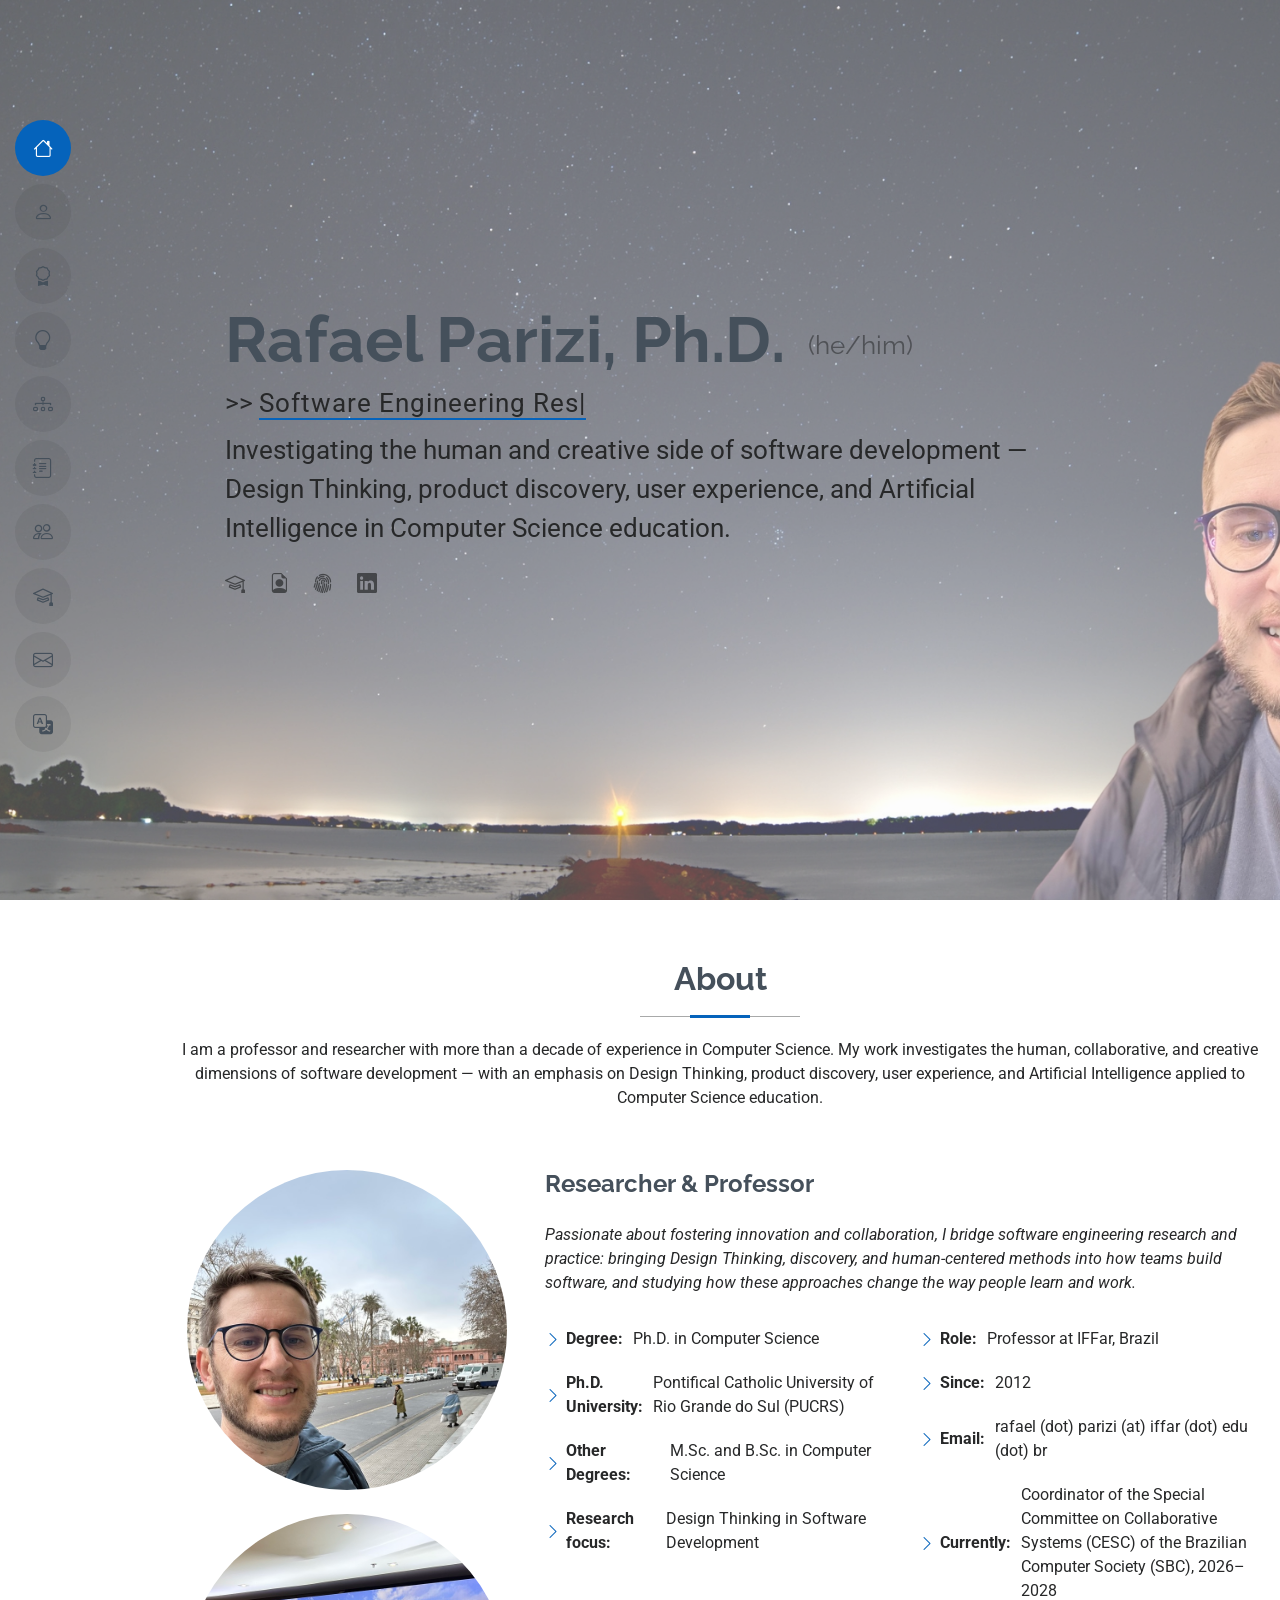
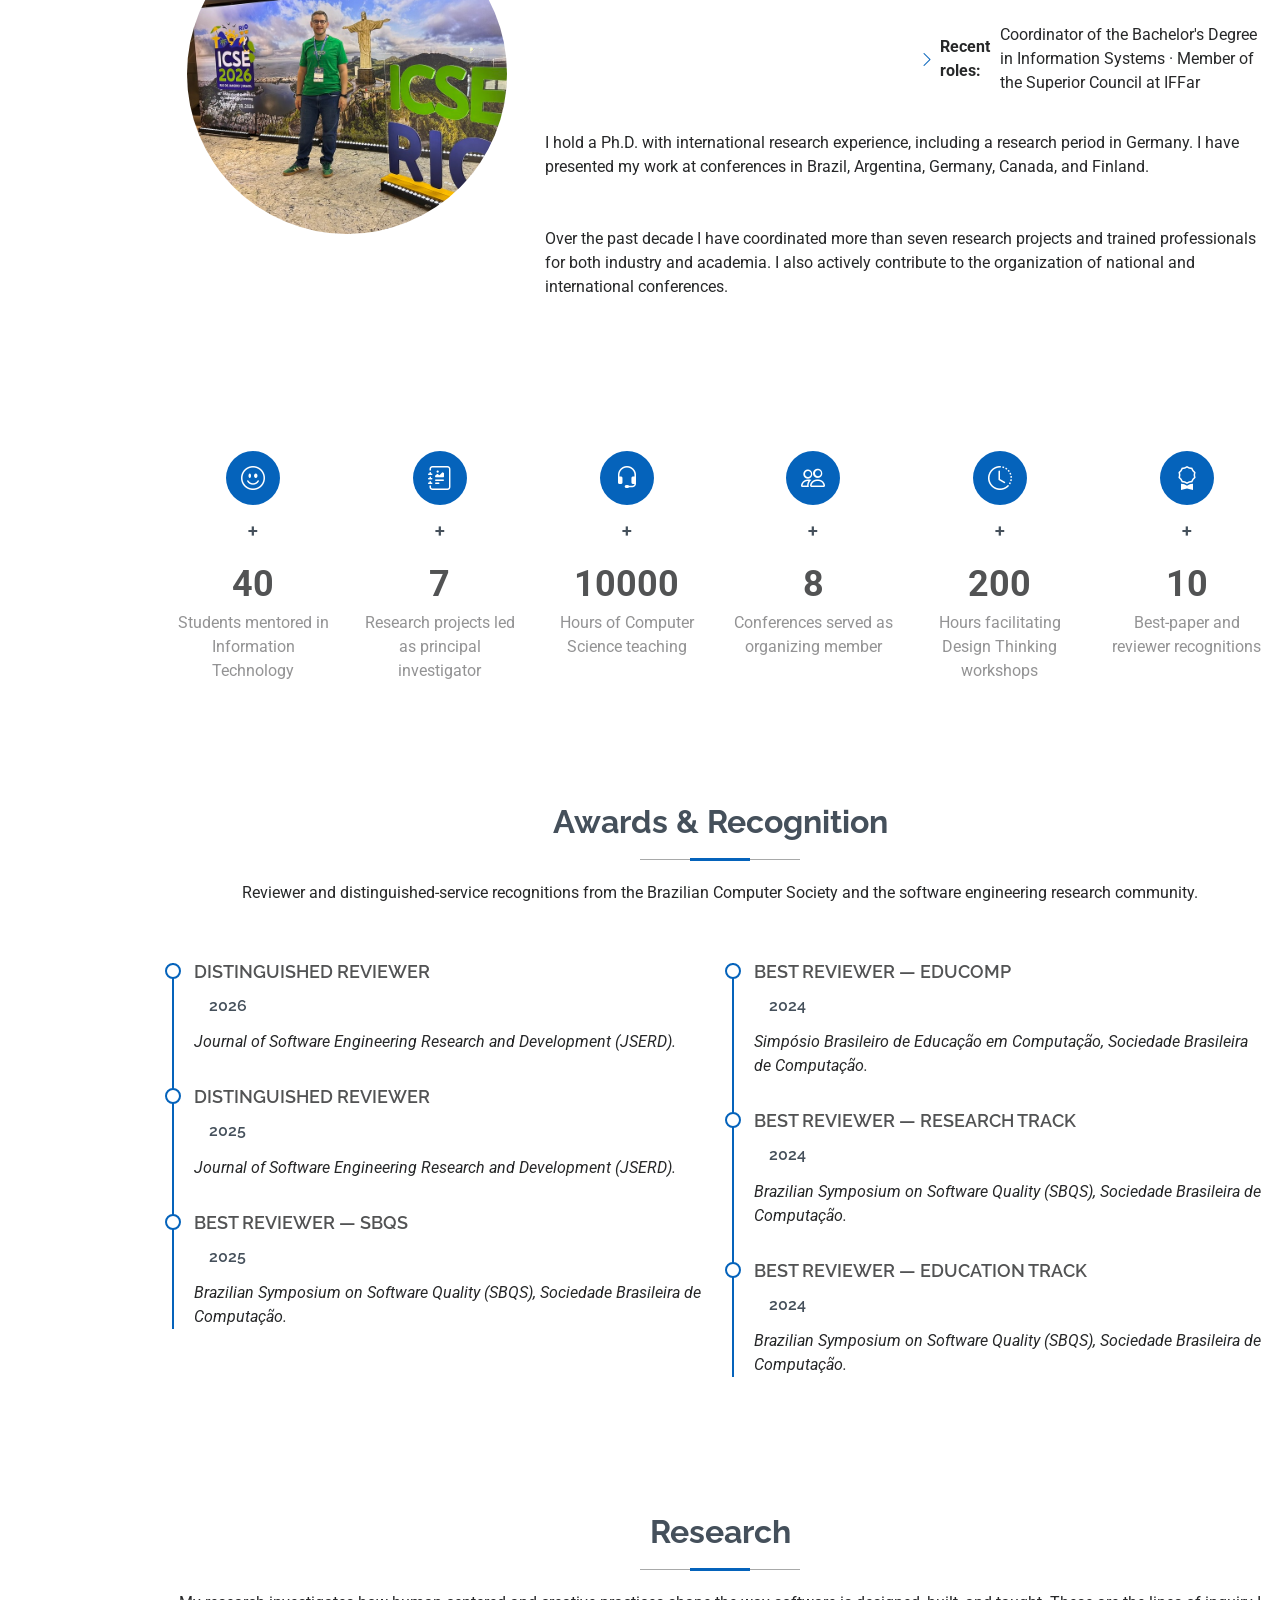
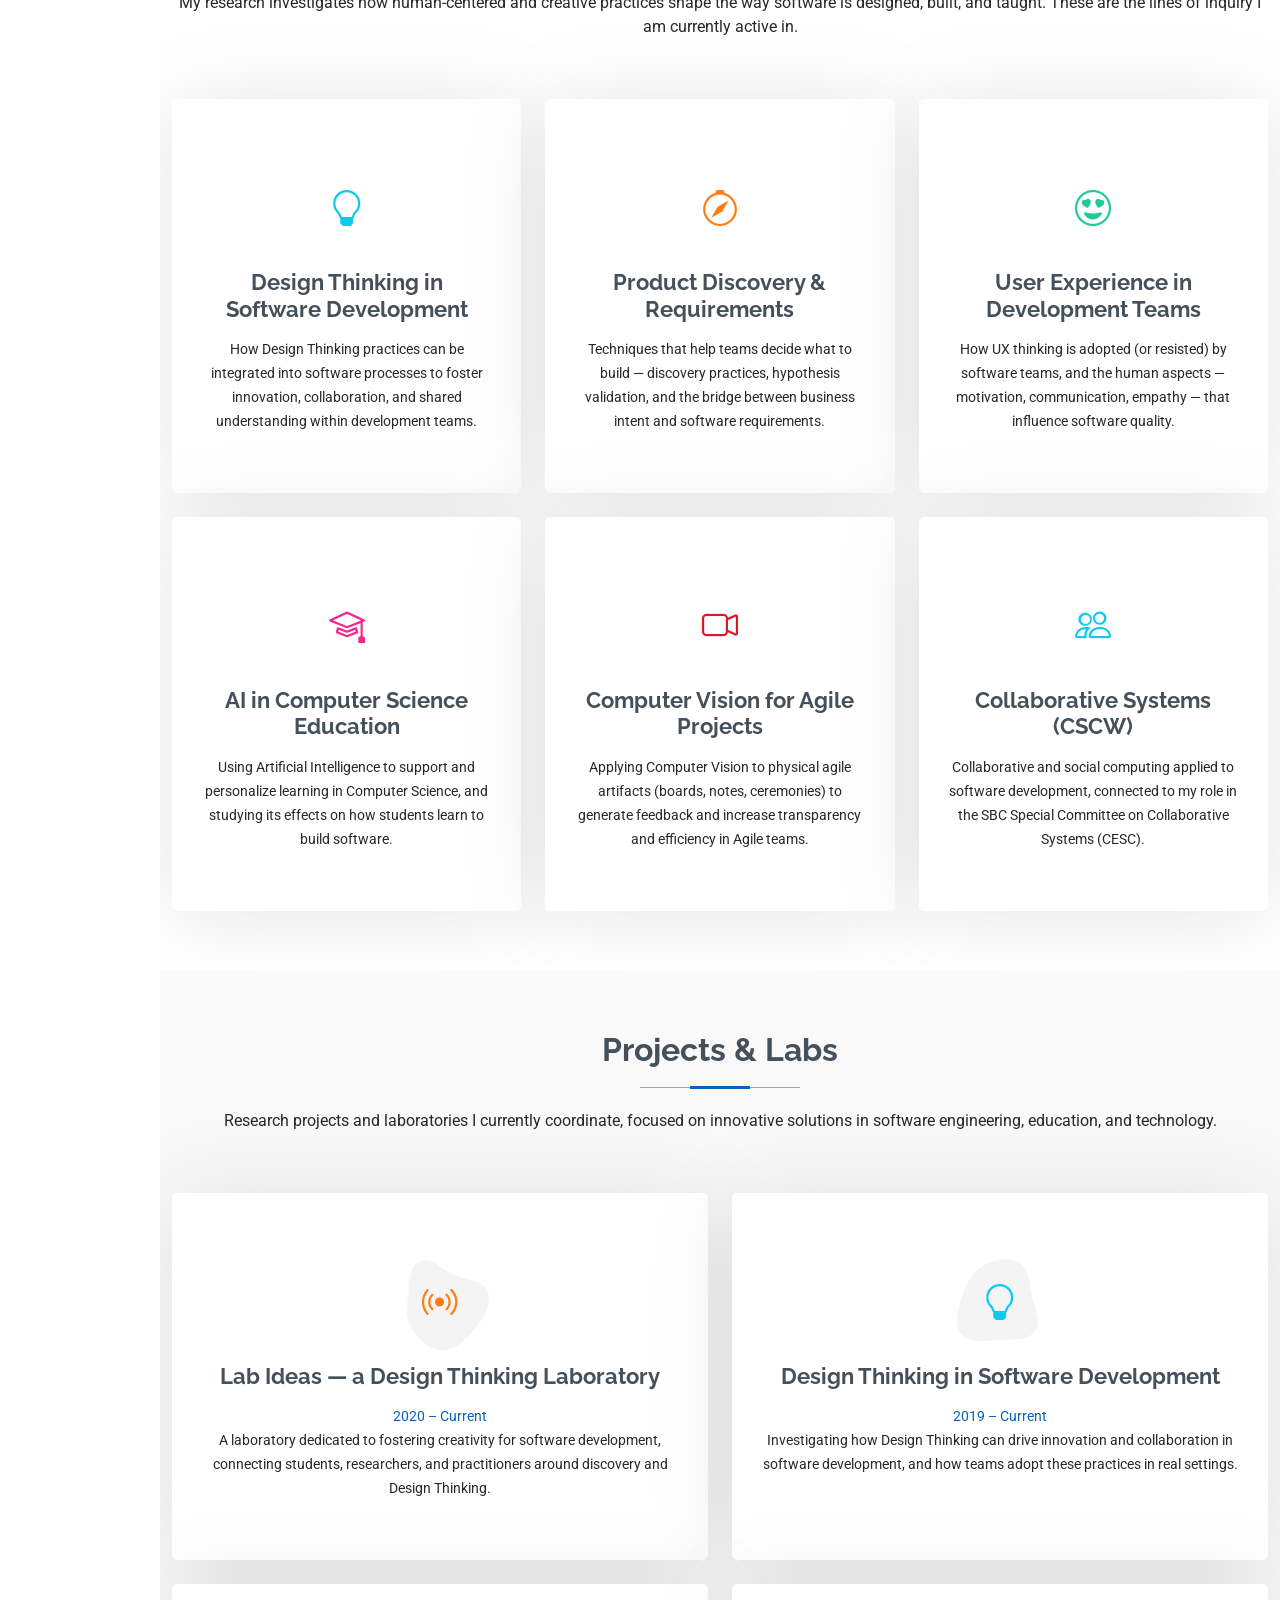
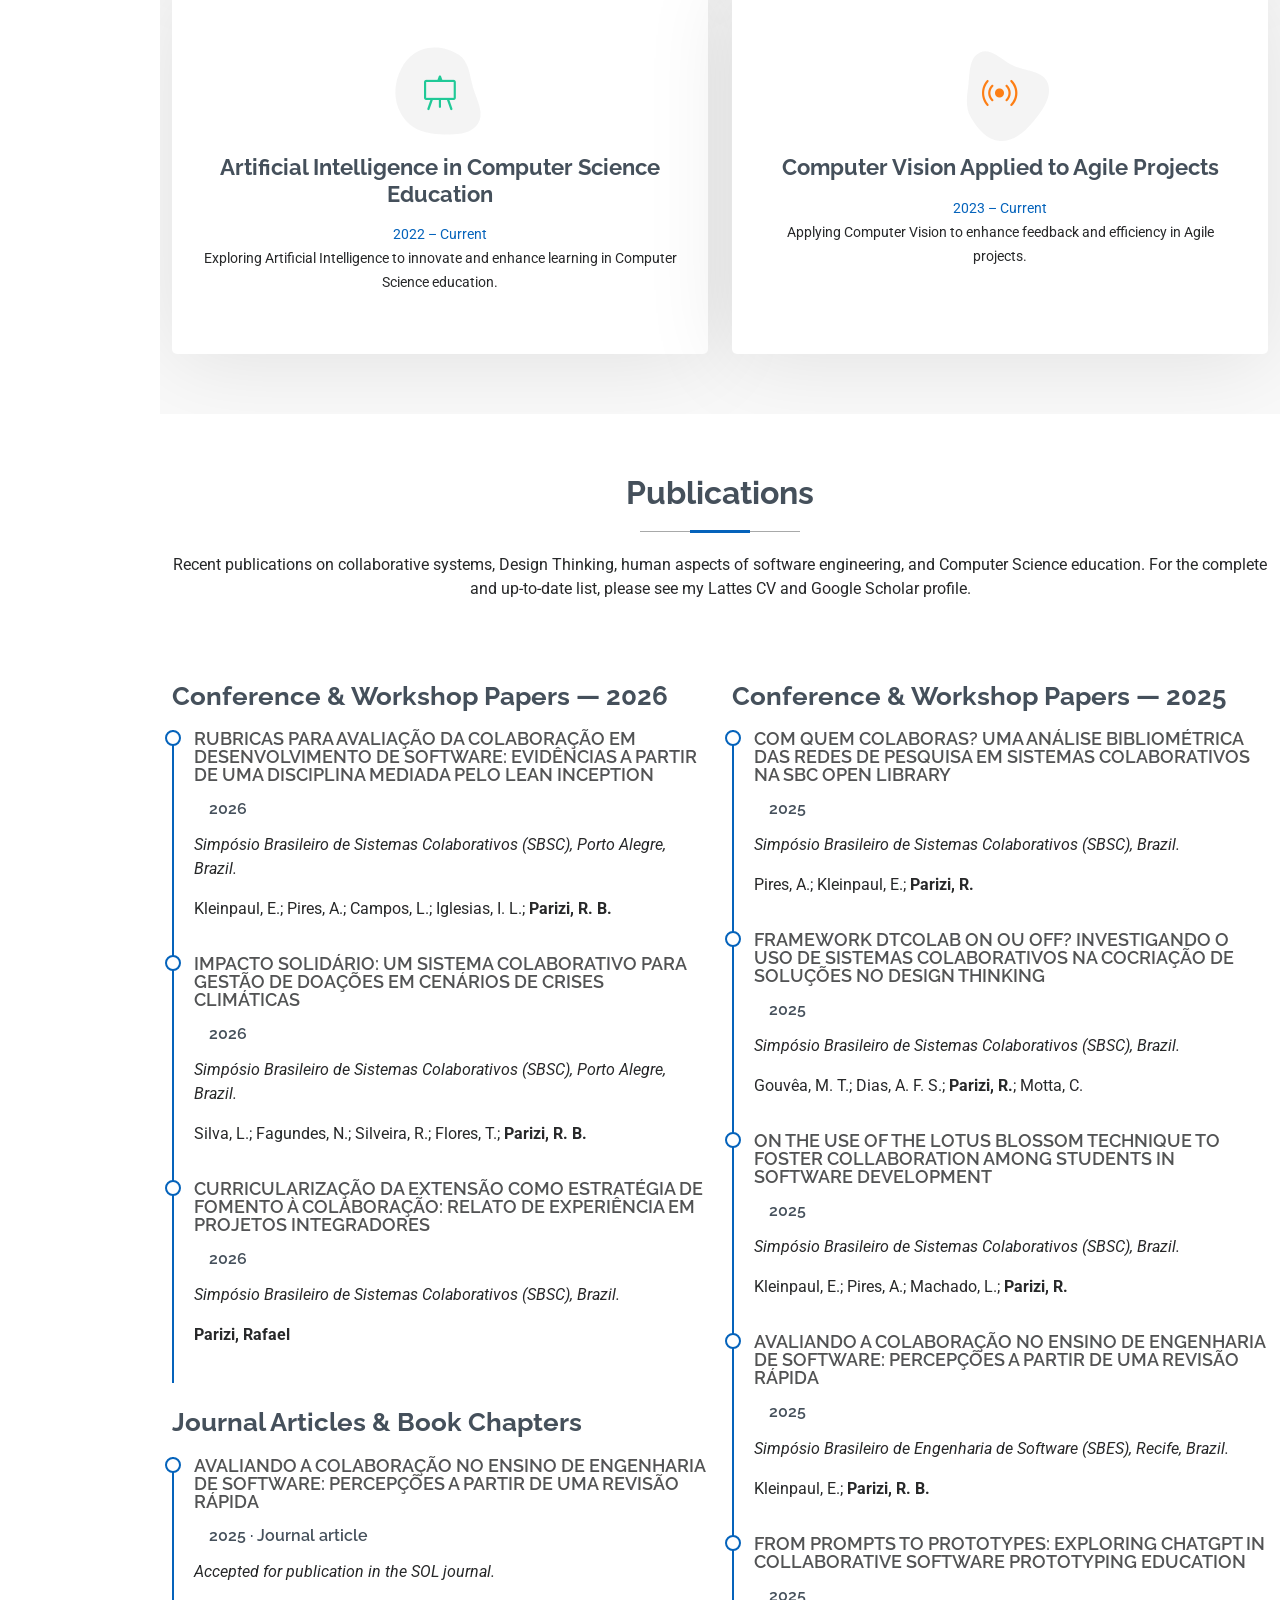
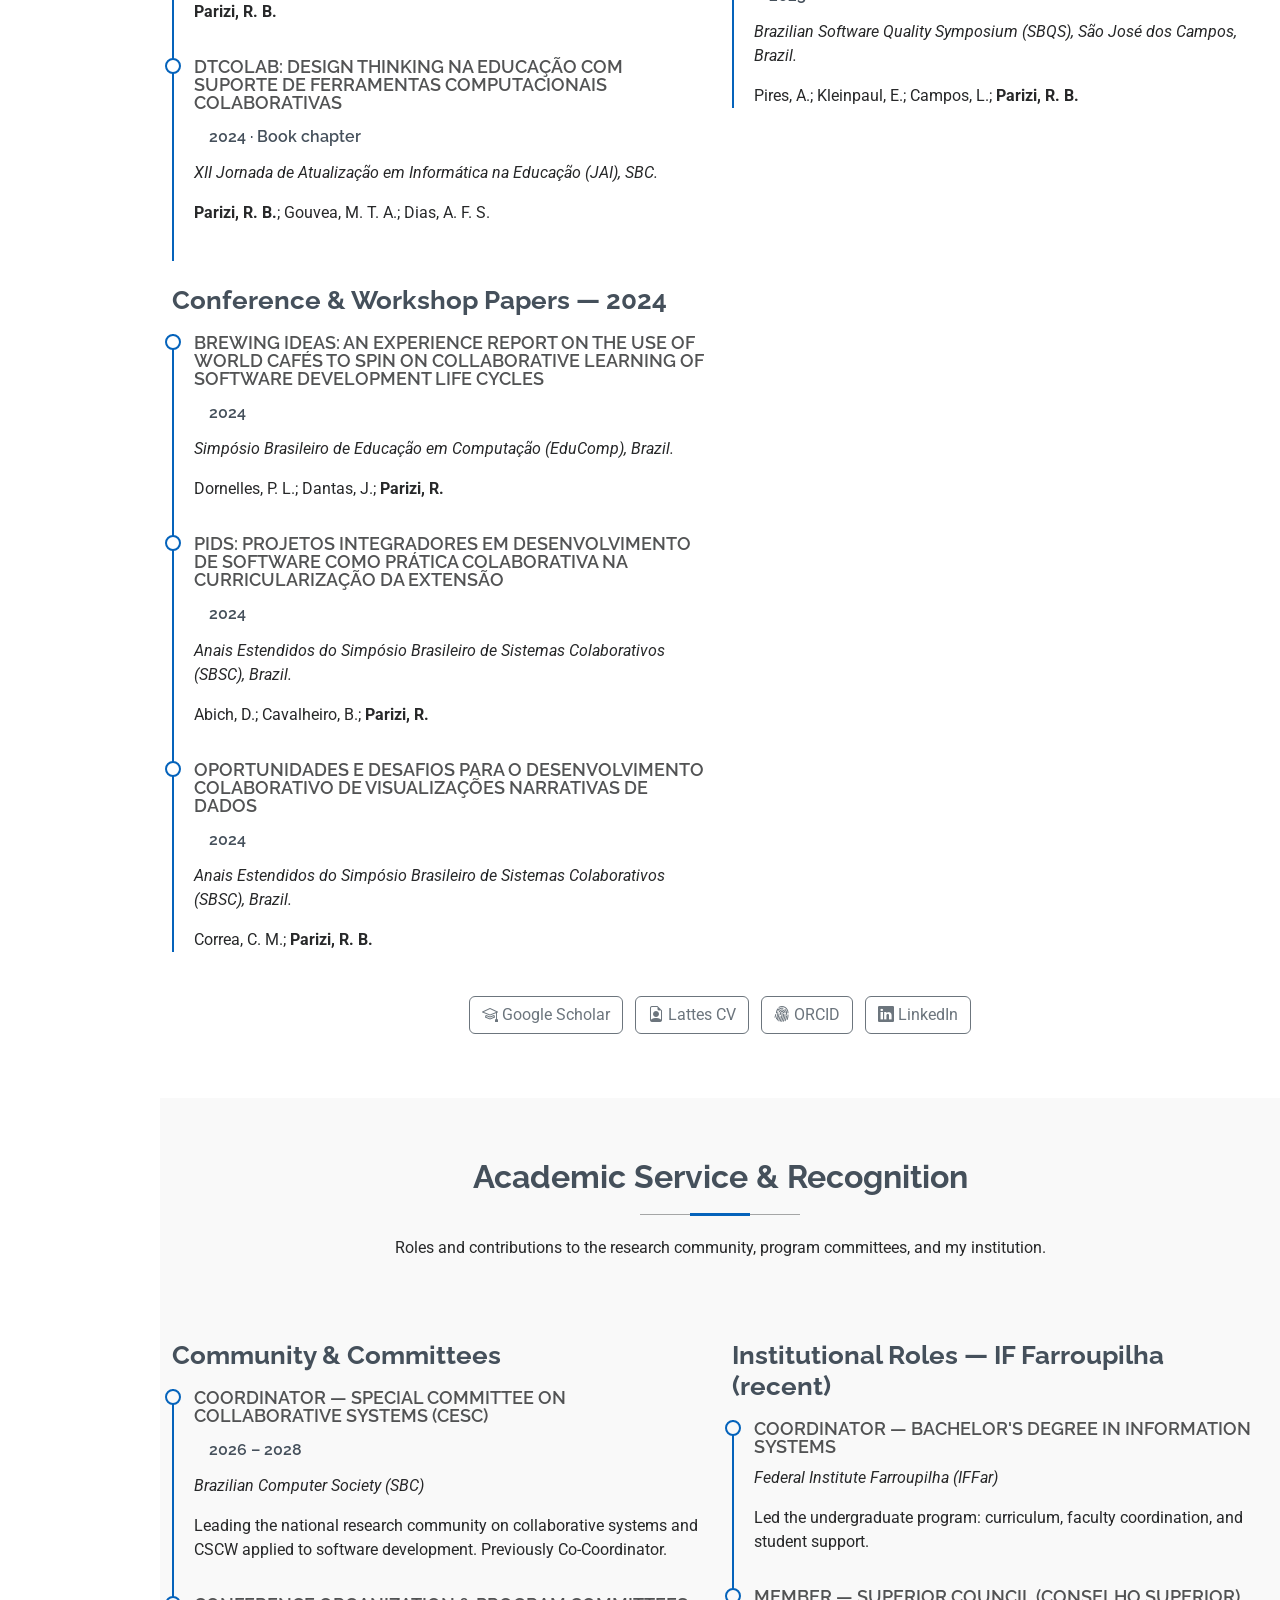
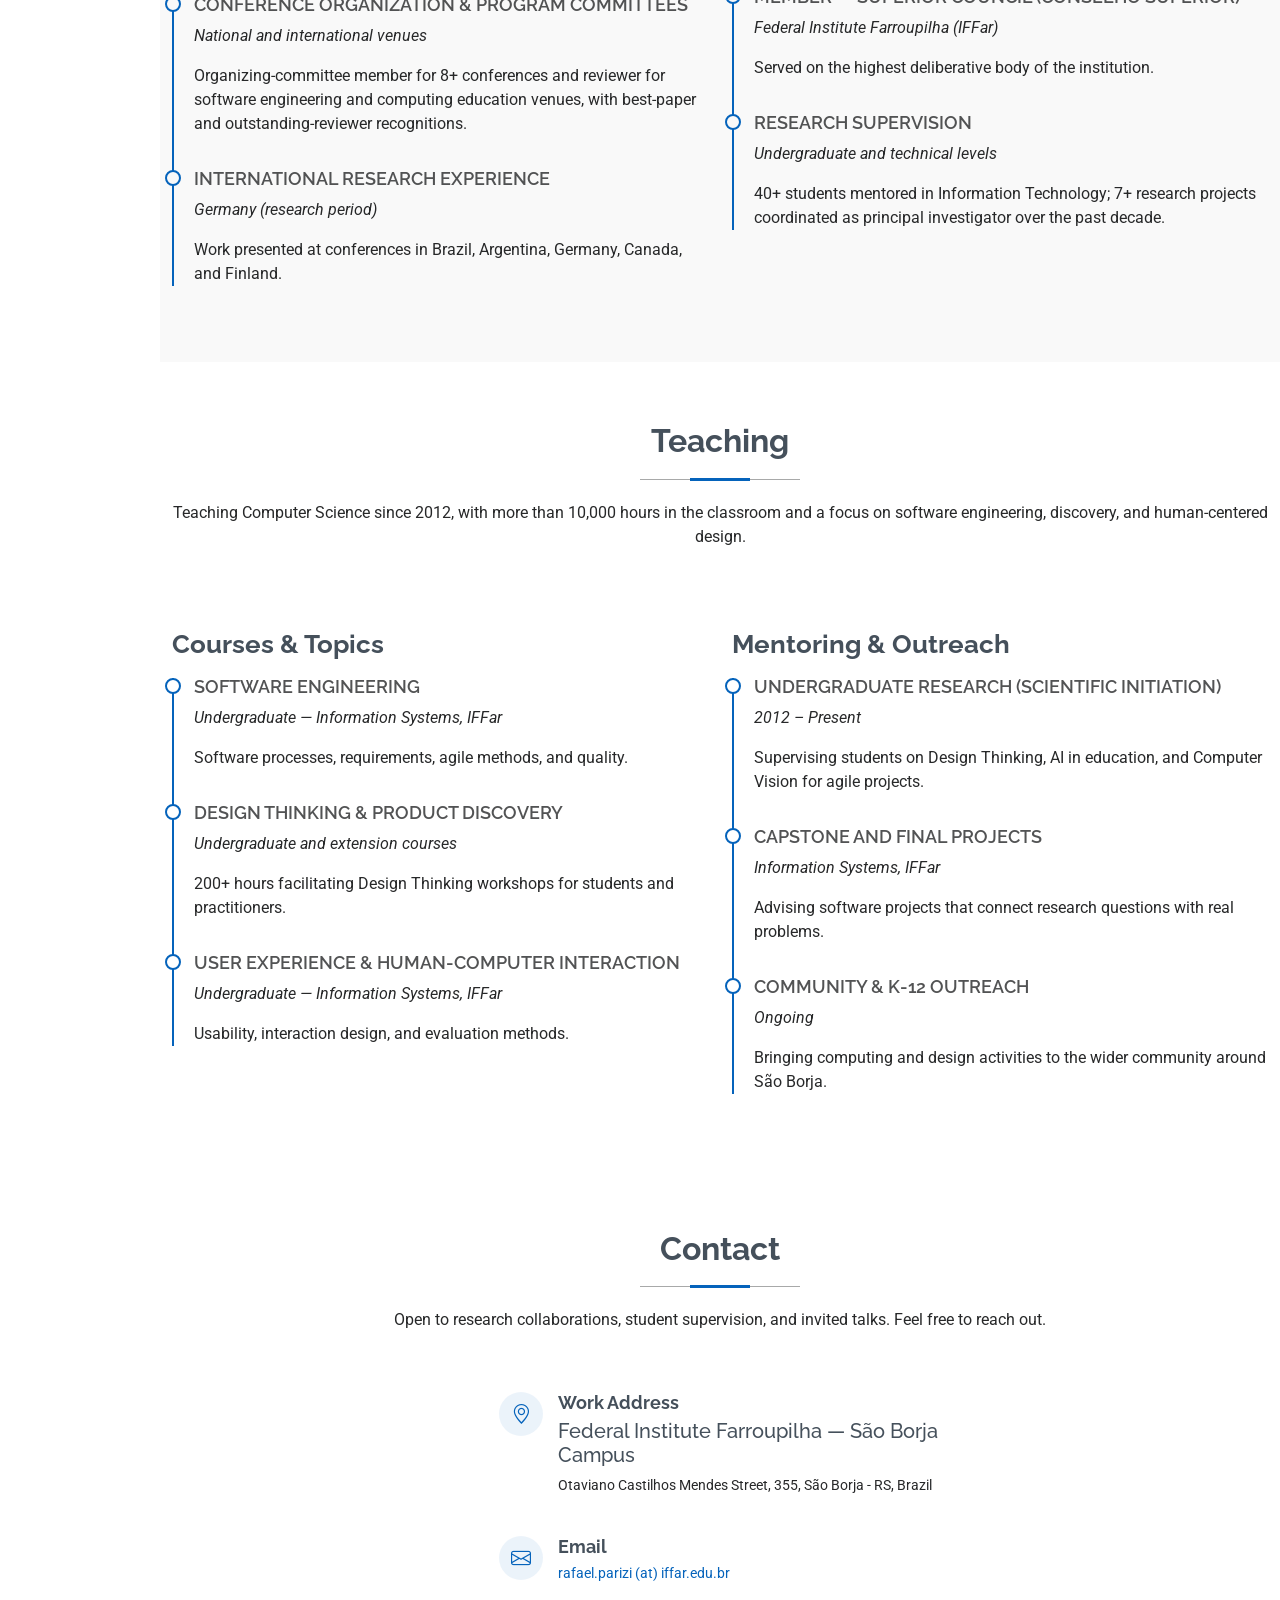
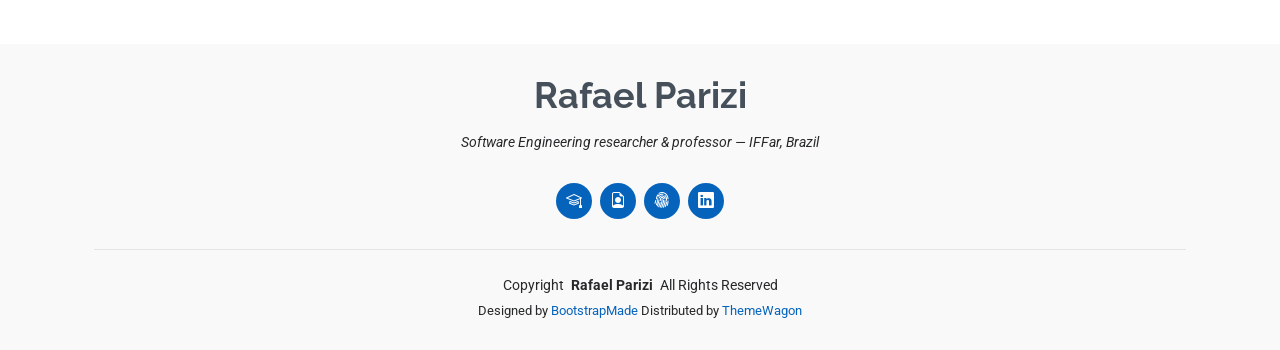
==== commit 6babbcd4: "Reorder Awards section, most recent first Co-Authored-By: Claude Sonnet 5 <noreply@anthropic.com>" ====
--- a/index.html
+++ b/index.html
@@ -288,47 +288,47 @@
           <div class="col-lg-6" data-aos="fade-up" data-aos-delay="100">
 
             <div class="resume-item">
+              <h4 data-i18n="awards.i6.h">Distinguished Reviewer</h4>
+              <h5>2026</h5>
+              <p><em data-i18n="awards.i6.p">Journal of Software Engineering Research and Development (JSERD).</em></p>
+            </div><!-- End Resume Item -->
+
+            <div class="resume-item">
+              <h4 data-i18n="awards.i5.h">Distinguished Reviewer</h4>
+              <h5>2025</h5>
+              <p><em data-i18n="awards.i5.p">Journal of Software Engineering Research and Development (JSERD).</em></p>
+            </div><!-- End Resume Item -->
+
+            <div class="resume-item">
+              <h4 data-i18n="awards.i4.h">Best Reviewer — SBQS</h4>
+              <h5>2025</h5>
+              <p><em data-i18n="awards.i4.p">Brazilian Symposium on Software Quality (SBQS), Sociedade Brasileira de
+                  Computação.</em></p>
+            </div><!-- End Resume Item -->
+
+          </div>
+
+          <div class="col-lg-6" data-aos="fade-up" data-aos-delay="200">
+
+            <div class="resume-item">
+              <h4 data-i18n="awards.i3.h">Best Reviewer — EduComp</h4>
+              <h5>2024</h5>
+              <p><em data-i18n="awards.i3.p">Simpósio Brasileiro de Educação em Computação, Sociedade Brasileira de
+                  Computação.</em></p>
+            </div><!-- End Resume Item -->
+
+            <div class="resume-item">
+              <h4 data-i18n="awards.i2.h">Best Reviewer — Research Track</h4>
+              <h5>2024</h5>
+              <p><em data-i18n="awards.i2.p">Brazilian Symposium on Software Quality (SBQS), Sociedade Brasileira de
+                  Computação.</em></p>
+            </div><!-- End Resume Item -->
+
+            <div class="resume-item">
               <h4 data-i18n="awards.i1.h">Best Reviewer — Education Track</h4>
               <h5>2024</h5>
               <p><em data-i18n="awards.i1.p">Brazilian Symposium on Software Quality (SBQS), Sociedade Brasileira de
                   Computação.</em></p>
-            </div><!-- End Resume Item -->
-
-            <div class="resume-item">
-              <h4 data-i18n="awards.i2.h">Best Reviewer — Research Track</h4>
-              <h5>2024</h5>
-              <p><em data-i18n="awards.i2.p">Brazilian Symposium on Software Quality (SBQS), Sociedade Brasileira de
-                  Computação.</em></p>
-            </div><!-- End Resume Item -->
-
-            <div class="resume-item">
-              <h4 data-i18n="awards.i3.h">Best Reviewer — EduComp</h4>
-              <h5>2024</h5>
-              <p><em data-i18n="awards.i3.p">Simpósio Brasileiro de Educação em Computação, Sociedade Brasileira de
-                  Computação.</em></p>
-            </div><!-- End Resume Item -->
-
-          </div>
-
-          <div class="col-lg-6" data-aos="fade-up" data-aos-delay="200">
-
-            <div class="resume-item">
-              <h4 data-i18n="awards.i4.h">Best Reviewer — SBQS</h4>
-              <h5>2025</h5>
-              <p><em data-i18n="awards.i4.p">Brazilian Symposium on Software Quality (SBQS), Sociedade Brasileira de
-                  Computação.</em></p>
-            </div><!-- End Resume Item -->
-
-            <div class="resume-item">
-              <h4 data-i18n="awards.i5.h">Distinguished Reviewer</h4>
-              <h5>2025</h5>
-              <p><em data-i18n="awards.i5.p">Journal of Software Engineering Research and Development (JSERD).</em></p>
-            </div><!-- End Resume Item -->
-
-            <div class="resume-item">
-              <h4 data-i18n="awards.i6.h">Distinguished Reviewer</h4>
-              <h5>2026</h5>
-              <p><em data-i18n="awards.i6.p">Journal of Software Engineering Research and Development (JSERD).</em></p>
             </div><!-- End Resume Item -->
 
           </div>
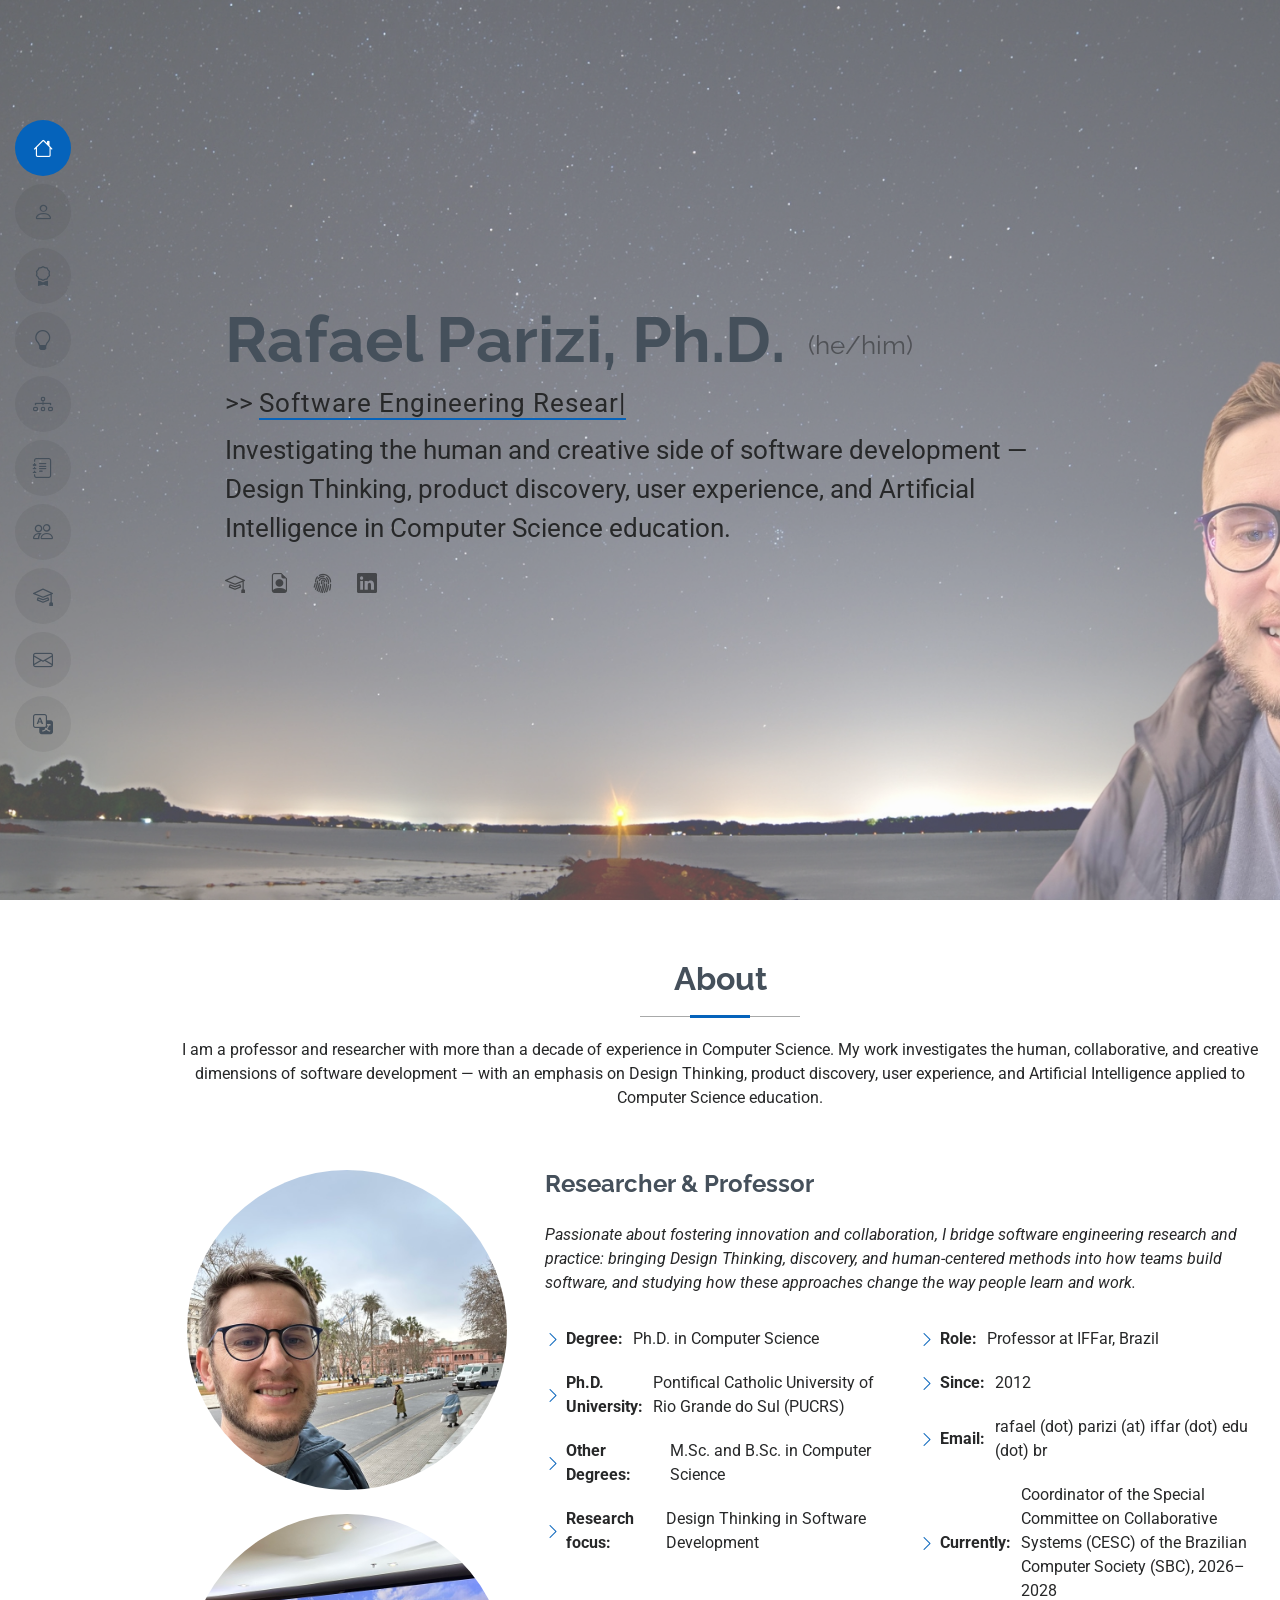
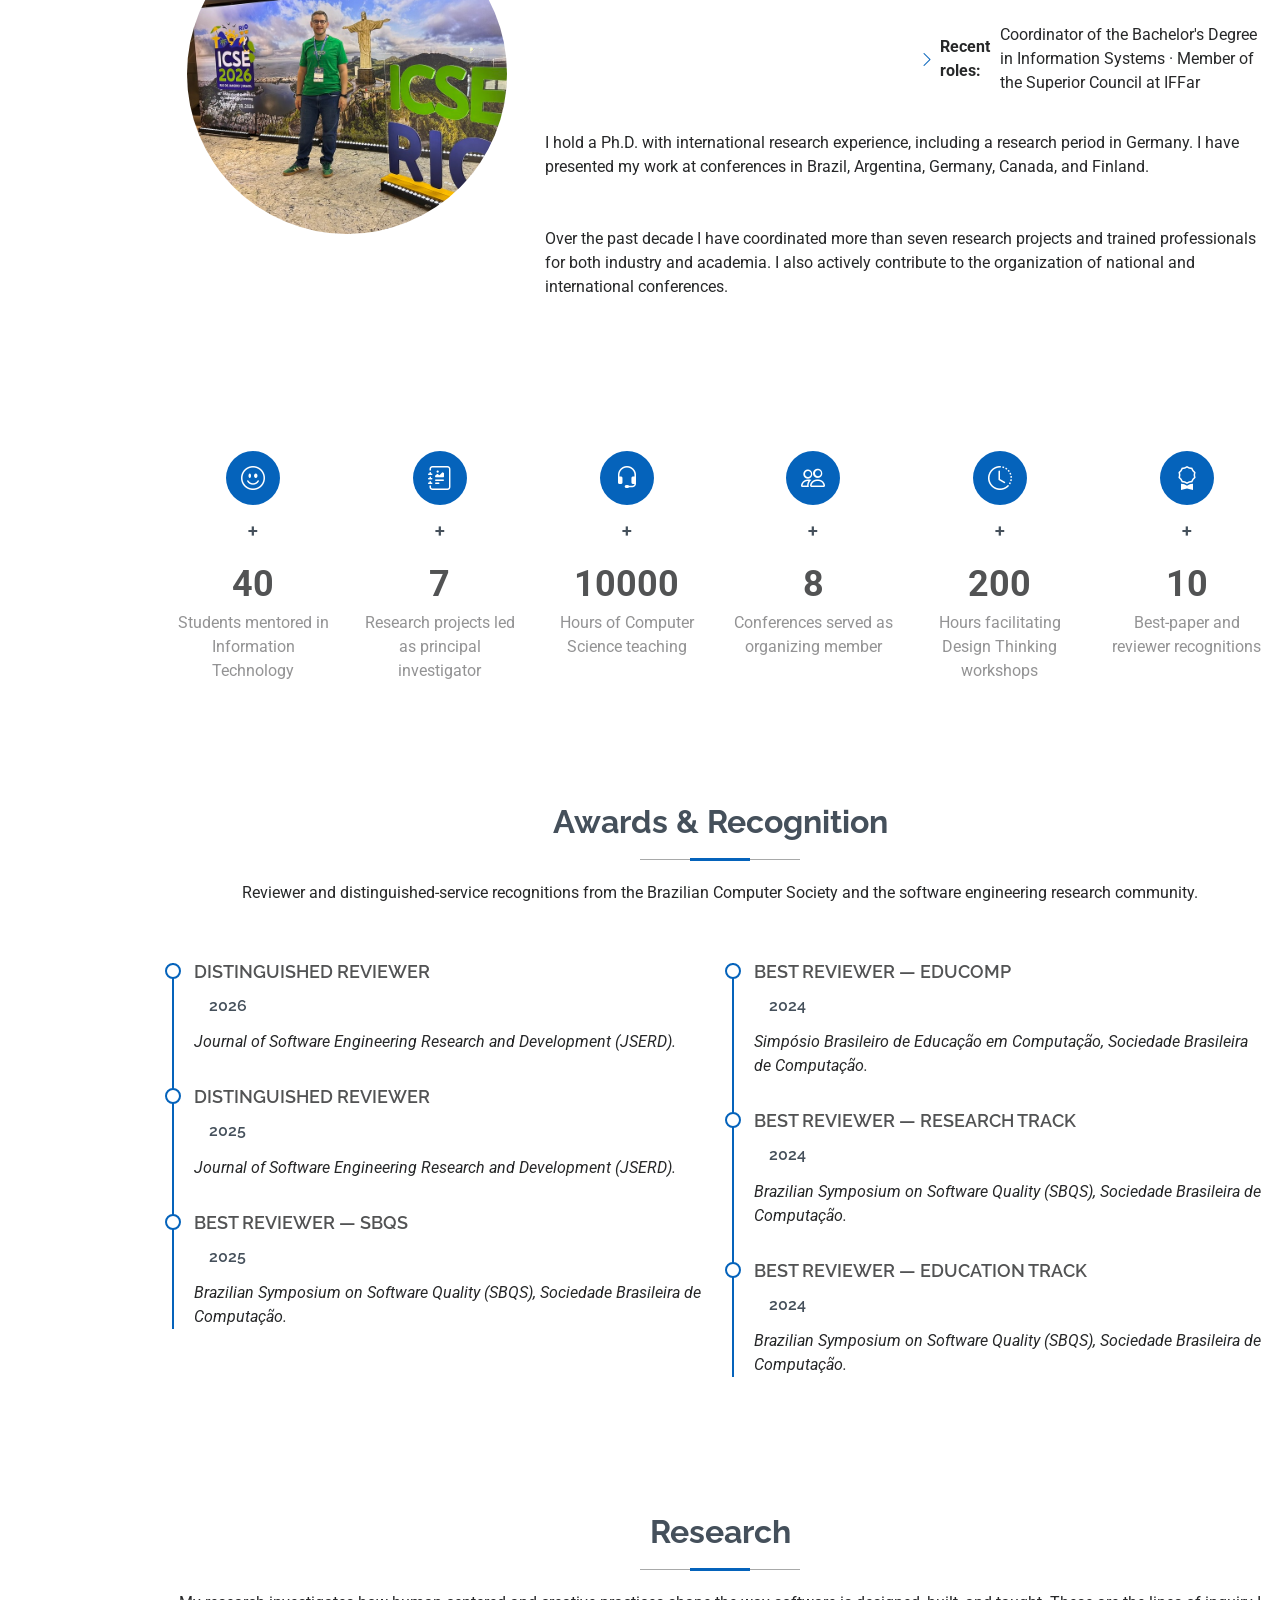
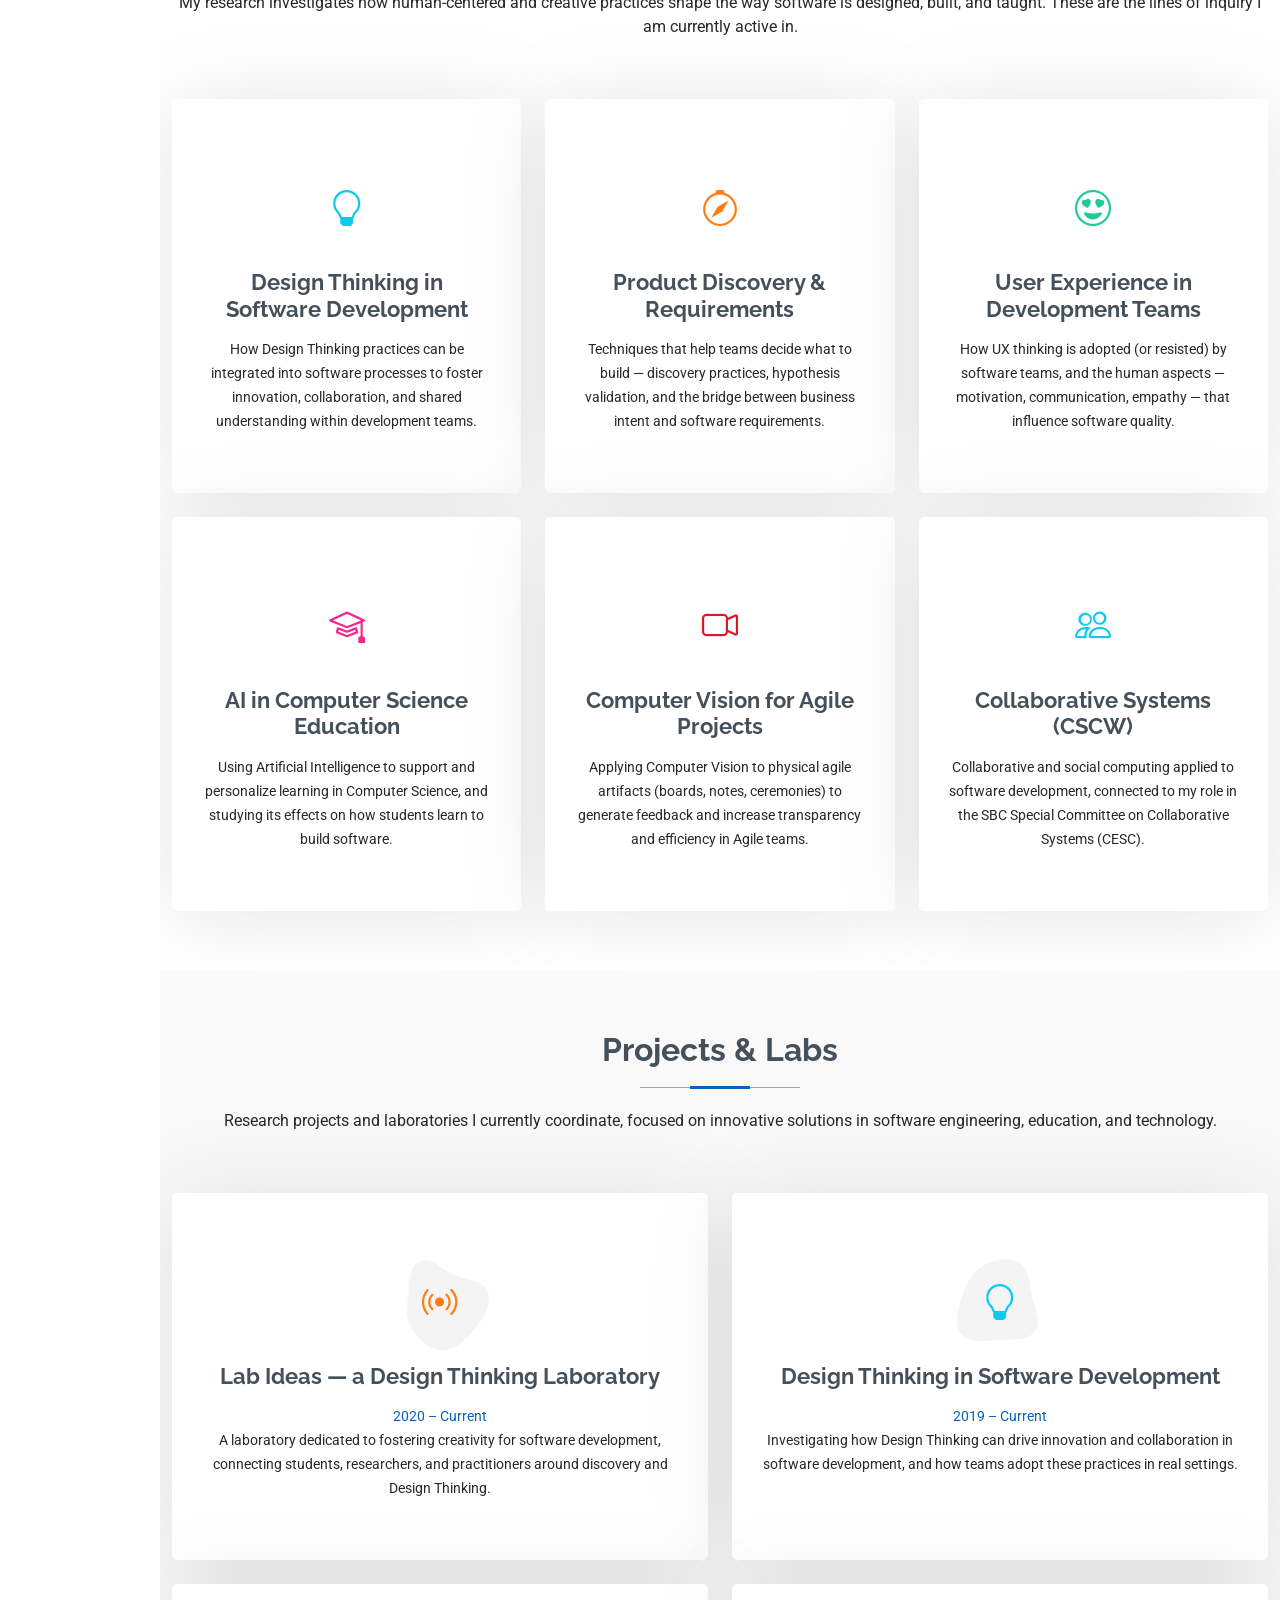
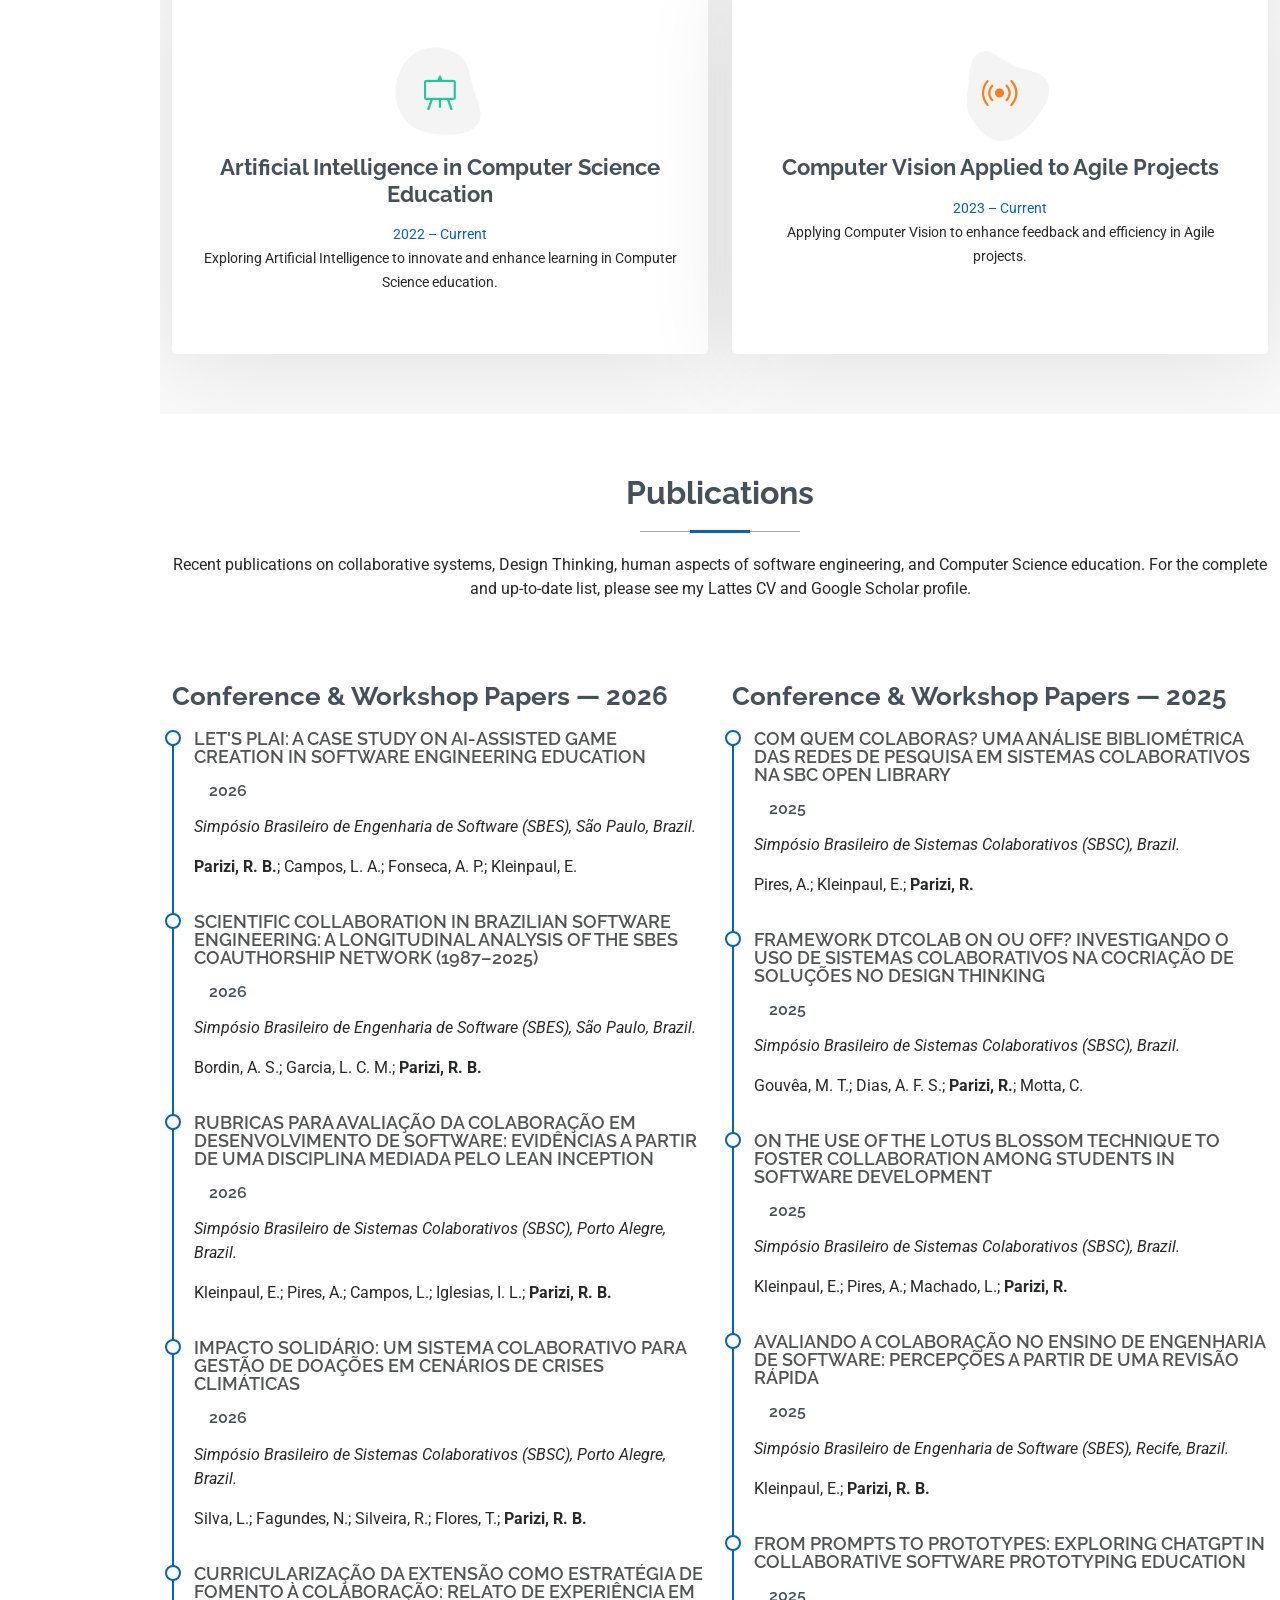
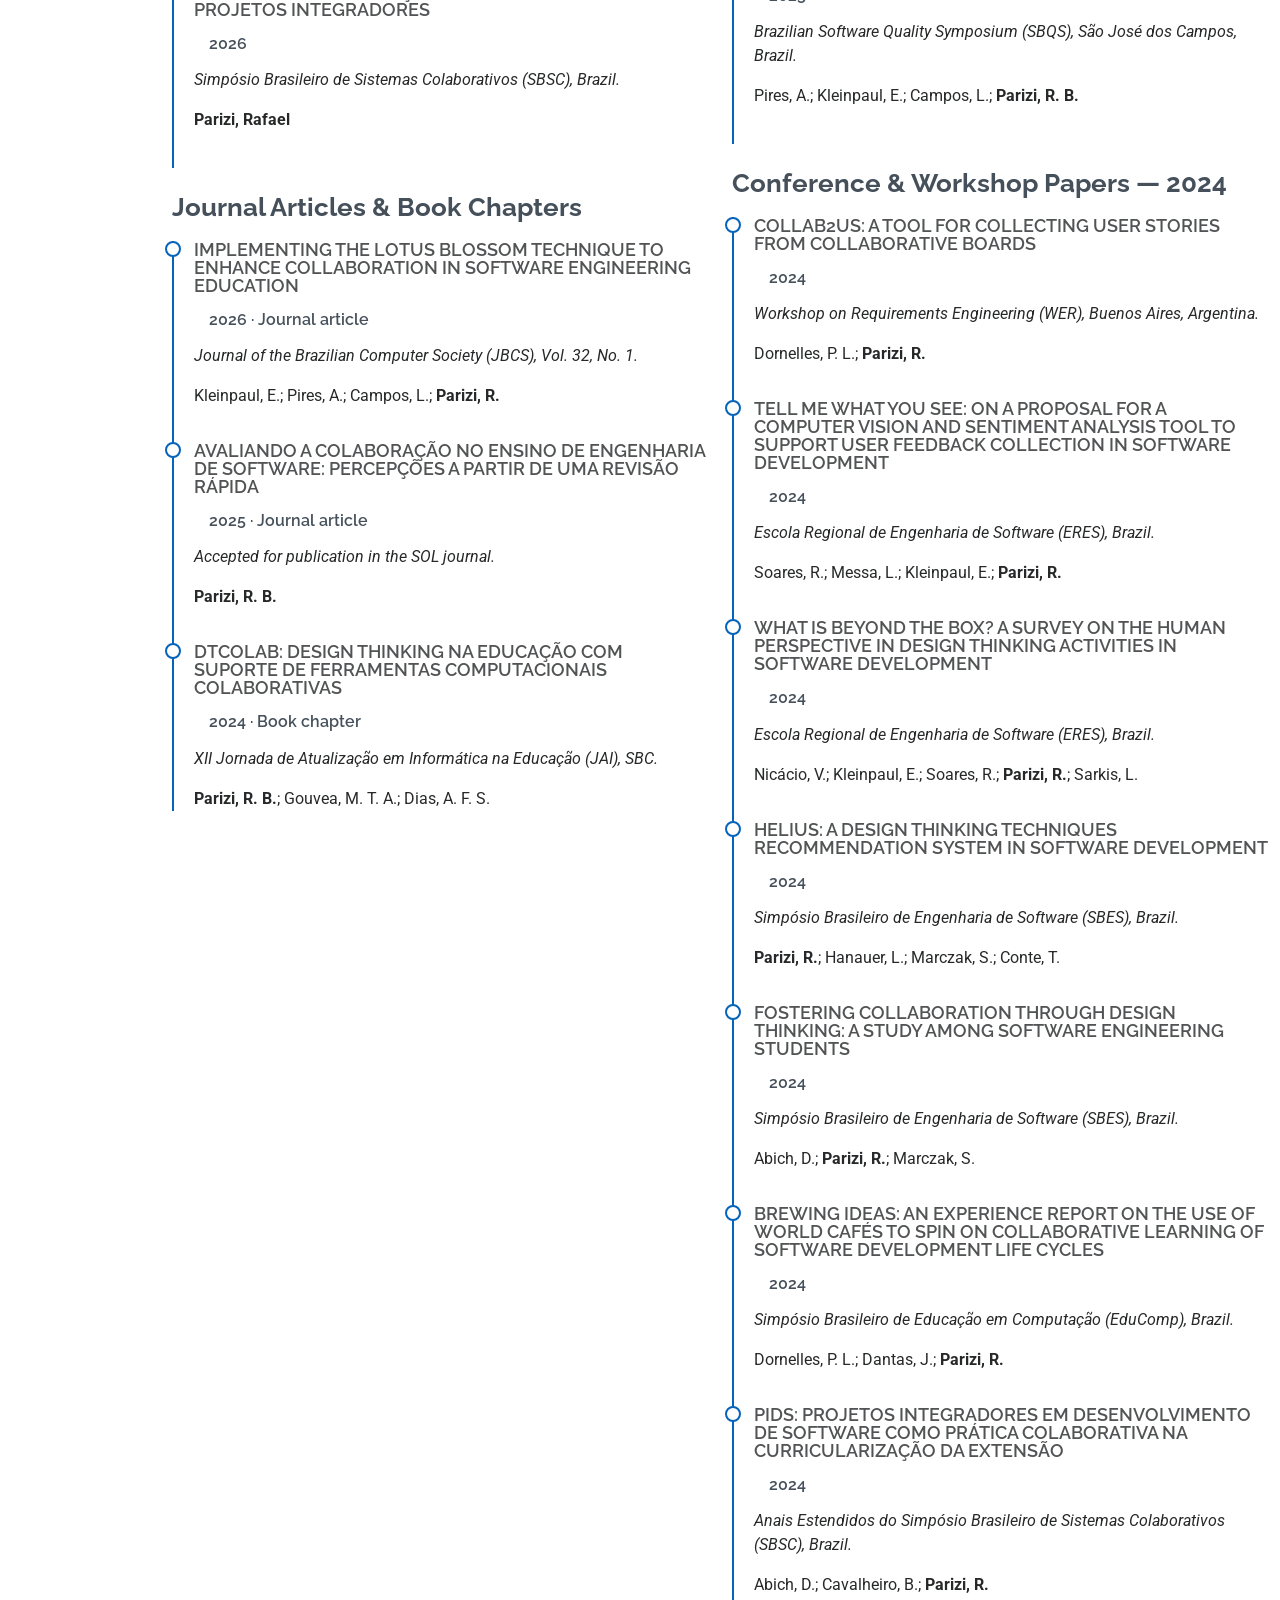
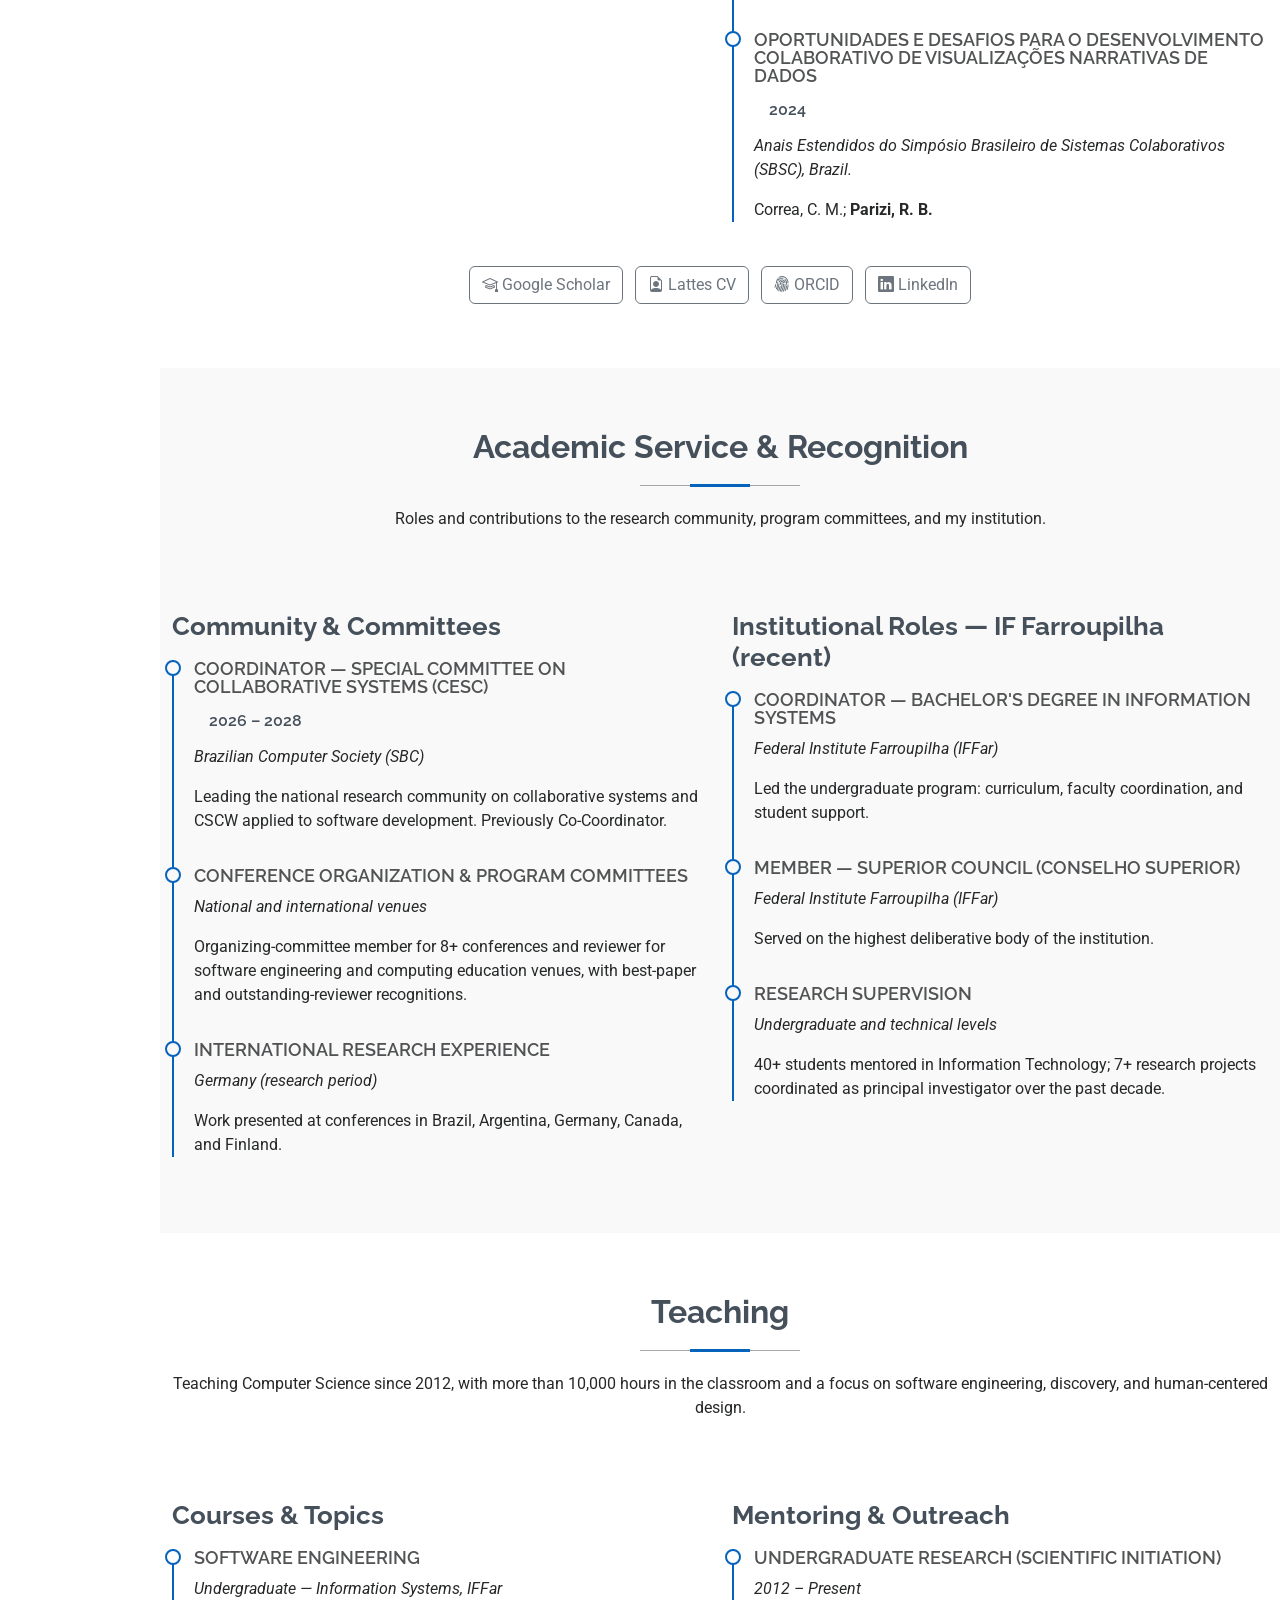
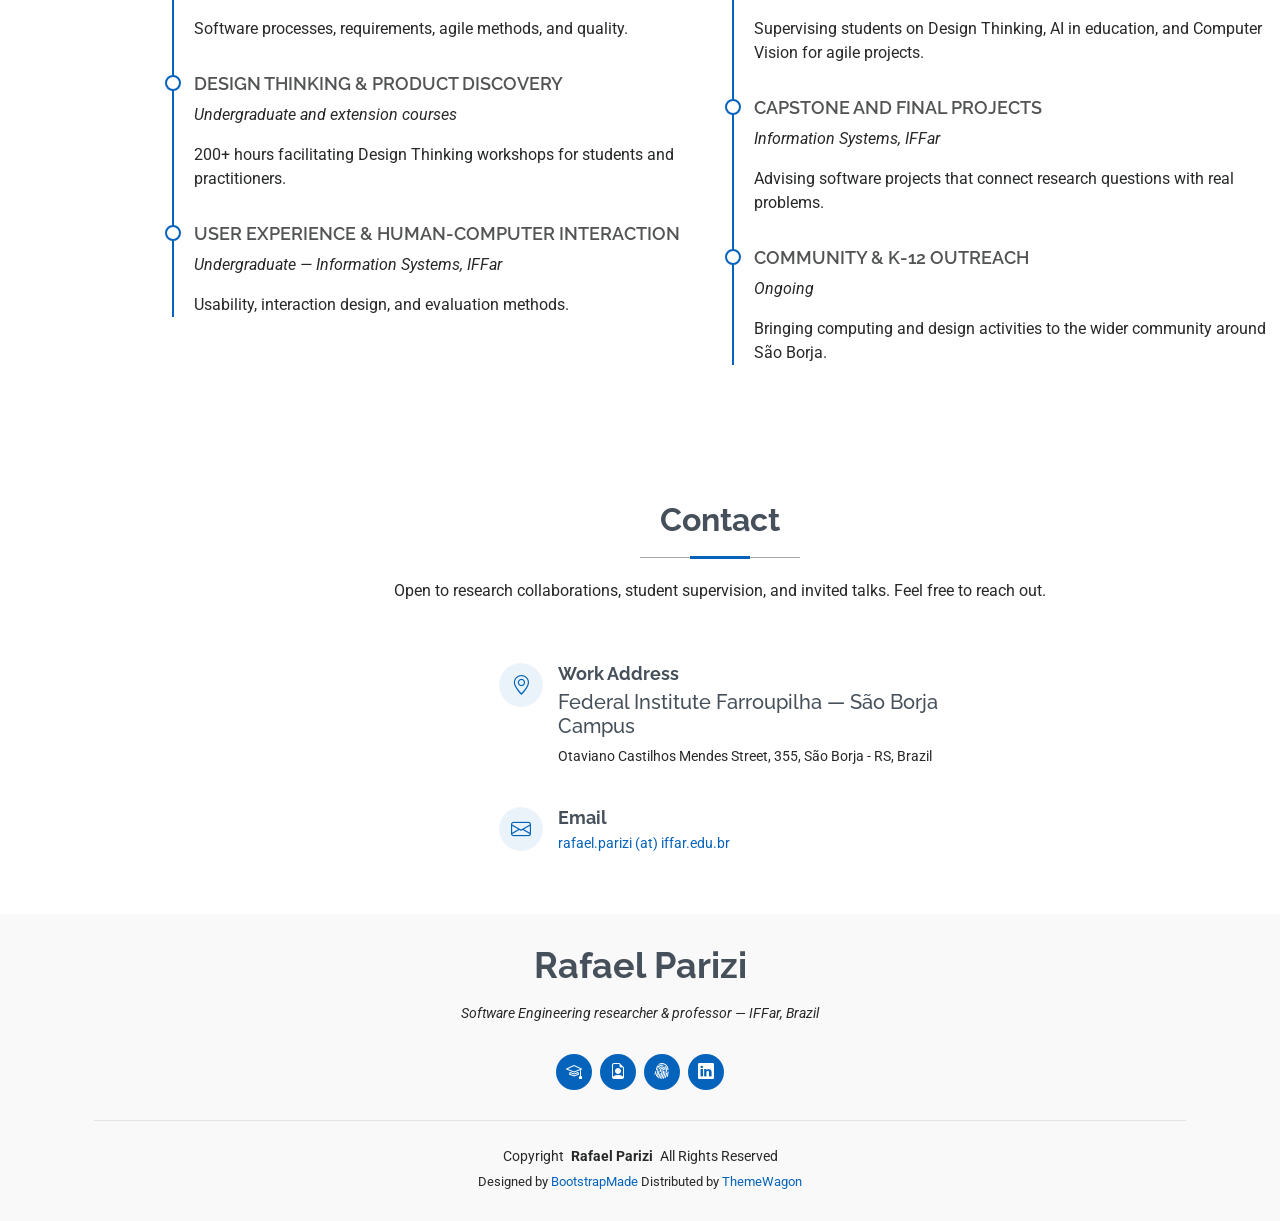
==== commit 49e5c8c1: "Update publications from Lattes: add SBES/JBCS 2026 and missing 2024 papers Co-Authored-By: Claude S" ====
--- a/index.html
+++ b/index.html
@@ -529,6 +529,23 @@
             <h3 class="resume-title" data-i18n="pub.col1title2026">Conference &amp; Workshop Papers — 2026</h3>
 
             <div class="resume-item">
+              <h4>Let's plAI: A Case Study on AI-Assisted Game Creation in Software Engineering Education</h4>
+              <h5>2026</h5>
+              <p><em data-i18n="pub.i14.venue">Simpósio Brasileiro de Engenharia de Software (SBES), São Paulo,
+                  Brazil.</em></p>
+              <p><strong>Parizi, R. B.</strong>; Campos, L. A.; Fonseca, A. P.; Kleinpaul, E.</p>
+            </div><!-- End Resume Item -->
+
+            <div class="resume-item">
+              <h4>Scientific Collaboration in Brazilian Software Engineering: A Longitudinal Analysis of the SBES
+                Coauthorship Network (1987–2025)</h4>
+              <h5>2026</h5>
+              <p><em data-i18n="pub.i15.venue">Simpósio Brasileiro de Engenharia de Software (SBES), São Paulo,
+                  Brazil.</em></p>
+              <p>Bordin, A. S.; Garcia, L. C. M.; <strong>Parizi, R. B.</strong></p>
+            </div><!-- End Resume Item -->
+
+            <div class="resume-item">
               <h4>Rubricas para Avaliação da Colaboração em Desenvolvimento de Software: Evidências a partir de uma
                 Disciplina Mediada pelo Lean Inception</h4>
               <h5>2026</h5>
@@ -557,6 +574,14 @@
             <h3 class="resume-title mt-4" data-i18n="pub.col1title">Journal Articles &amp; Book Chapters</h3>
 
             <div class="resume-item">
+              <h4>Implementing the Lotus Blossom Technique to Enhance Collaboration in Software Engineering Education
+              </h4>
+              <h5 data-i18n="pub.i16.meta">2026 · Journal article</h5>
+              <p><em data-i18n="pub.i16.venue">Journal of the Brazilian Computer Society (JBCS), Vol. 32, No. 1.</em></p>
+              <p>Kleinpaul, E.; Pires, A.; Campos, L.; <strong>Parizi, R.</strong></p>
+            </div><!-- End Resume Item -->
+
+            <div class="resume-item">
               <h4>Avaliando a Colaboração no Ensino de Engenharia de Software: Percepções a partir de uma Revisão
                 Rápida</h4>
               <h5 data-i18n="pub.i1.meta">2025 · Journal article</h5>
@@ -569,33 +594,6 @@
               <h5 data-i18n="pub.i2.meta">2024 · Book chapter</h5>
               <p><em>XII Jornada de Atualização em Informática na Educação (JAI), SBC.</em></p>
               <p><strong>Parizi, R. B.</strong>; Gouvea, M. T. A.; Dias, A. F. S.</p>
-            </div><!-- End Resume Item -->
-
-            <h3 class="resume-title mt-4" data-i18n="pub.col1title2024">Conference &amp; Workshop Papers — 2024</h3>
-
-            <div class="resume-item">
-              <h4>Brewing Ideas: An Experience Report on the Use of World Cafés to Spin on Collaborative Learning of
-                Software Development Life Cycles</h4>
-              <h5>2024</h5>
-              <p><em data-i18n="pub.i3.venue">Simpósio Brasileiro de Educação em Computação (EduComp), Brazil.</em></p>
-              <p>Dornelles, P. L.; Dantas, J.; <strong>Parizi, R.</strong></p>
-            </div><!-- End Resume Item -->
-
-            <div class="resume-item">
-              <h4>PIDS: Projetos Integradores em Desenvolvimento de Software como Prática Colaborativa na
-                Curricularização da Extensão</h4>
-              <h5>2024</h5>
-              <p><em data-i18n="pub.i4.venue">Anais Estendidos do Simpósio Brasileiro de Sistemas Colaborativos (SBSC),
-                  Brazil.</em></p>
-              <p>Abich, D.; Cavalheiro, B.; <strong>Parizi, R.</strong></p>
-            </div><!-- End Resume Item -->
-
-            <div class="resume-item">
-              <h4>Oportunidades e Desafios para o Desenvolvimento Colaborativo de Visualizações Narrativas de Dados</h4>
-              <h5>2024</h5>
-              <p><em data-i18n="pub.i5.venue">Anais Estendidos do Simpósio Brasileiro de Sistemas Colaborativos (SBSC),
-                  Brazil.</em></p>
-              <p>Correa, C. M.; <strong>Parizi, R. B.</strong></p>
             </div><!-- End Resume Item -->
 
           </div>
@@ -642,6 +640,70 @@
               <p><em data-i18n="pub.i10.venue">Brazilian Software Quality Symposium (SBQS), São José dos Campos,
                   Brazil.</em></p>
               <p>Pires, A.; Kleinpaul, E.; Campos, L.; <strong>Parizi, R. B.</strong></p>
+            </div><!-- End Resume Item -->
+
+            <h3 class="resume-title mt-4" data-i18n="pub.col1title2024">Conference &amp; Workshop Papers — 2024</h3>
+
+            <div class="resume-item">
+              <h4>Collab2US: a Tool for Collecting User Stories from Collaborative Boards</h4>
+              <h5>2024</h5>
+              <p><em data-i18n="pub.i21.venue">Workshop on Requirements Engineering (WER), Buenos Aires, Argentina.</em></p>
+              <p>Dornelles, P. L.; <strong>Parizi, R.</strong></p>
+            </div><!-- End Resume Item -->
+
+            <div class="resume-item">
+              <h4>Tell Me What You See: On a Proposal for a Computer Vision and Sentiment Analysis Tool to Support User
+                Feedback Collection in Software Development</h4>
+              <h5>2024</h5>
+              <p><em data-i18n="pub.i20.venue">Escola Regional de Engenharia de Software (ERES), Brazil.</em></p>
+              <p>Soares, R.; Messa, L.; Kleinpaul, E.; <strong>Parizi, R.</strong></p>
+            </div><!-- End Resume Item -->
+
+            <div class="resume-item">
+              <h4>What is Beyond the Box? A Survey on the Human Perspective in Design Thinking Activities in Software
+                Development</h4>
+              <h5>2024</h5>
+              <p><em data-i18n="pub.i19.venue">Escola Regional de Engenharia de Software (ERES), Brazil.</em></p>
+              <p>Nicácio, V.; Kleinpaul, E.; Soares, R.; <strong>Parizi, R.</strong>; Sarkis, L.</p>
+            </div><!-- End Resume Item -->
+
+            <div class="resume-item">
+              <h4>Helius: A Design Thinking Techniques Recommendation System in Software Development</h4>
+              <h5>2024</h5>
+              <p><em data-i18n="pub.i18.venue">Simpósio Brasileiro de Engenharia de Software (SBES), Brazil.</em></p>
+              <p><strong>Parizi, R.</strong>; Hanauer, L.; Marczak, S.; Conte, T.</p>
+            </div><!-- End Resume Item -->
+
+            <div class="resume-item">
+              <h4>Fostering Collaboration through Design Thinking: A Study among Software Engineering Students</h4>
+              <h5>2024</h5>
+              <p><em data-i18n="pub.i17.venue">Simpósio Brasileiro de Engenharia de Software (SBES), Brazil.</em></p>
+              <p>Abich, D.; <strong>Parizi, R.</strong>; Marczak, S.</p>
+            </div><!-- End Resume Item -->
+
+            <div class="resume-item">
+              <h4>Brewing Ideas: An Experience Report on the Use of World Cafés to Spin on Collaborative Learning of
+                Software Development Life Cycles</h4>
+              <h5>2024</h5>
+              <p><em data-i18n="pub.i3.venue">Simpósio Brasileiro de Educação em Computação (EduComp), Brazil.</em></p>
+              <p>Dornelles, P. L.; Dantas, J.; <strong>Parizi, R.</strong></p>
+            </div><!-- End Resume Item -->
+
+            <div class="resume-item">
+              <h4>PIDS: Projetos Integradores em Desenvolvimento de Software como Prática Colaborativa na
+                Curricularização da Extensão</h4>
+              <h5>2024</h5>
+              <p><em data-i18n="pub.i4.venue">Anais Estendidos do Simpósio Brasileiro de Sistemas Colaborativos (SBSC),
+                  Brazil.</em></p>
+              <p>Abich, D.; Cavalheiro, B.; <strong>Parizi, R.</strong></p>
+            </div><!-- End Resume Item -->
+
+            <div class="resume-item">
+              <h4>Oportunidades e Desafios para o Desenvolvimento Colaborativo de Visualizações Narrativas de Dados</h4>
+              <h5>2024</h5>
+              <p><em data-i18n="pub.i5.venue">Anais Estendidos do Simpósio Brasileiro de Sistemas Colaborativos (SBSC),
+                  Brazil.</em></p>
+              <p>Correa, C. M.; <strong>Parizi, R. B.</strong></p>
             </div><!-- End Resume Item -->
 
           </div>
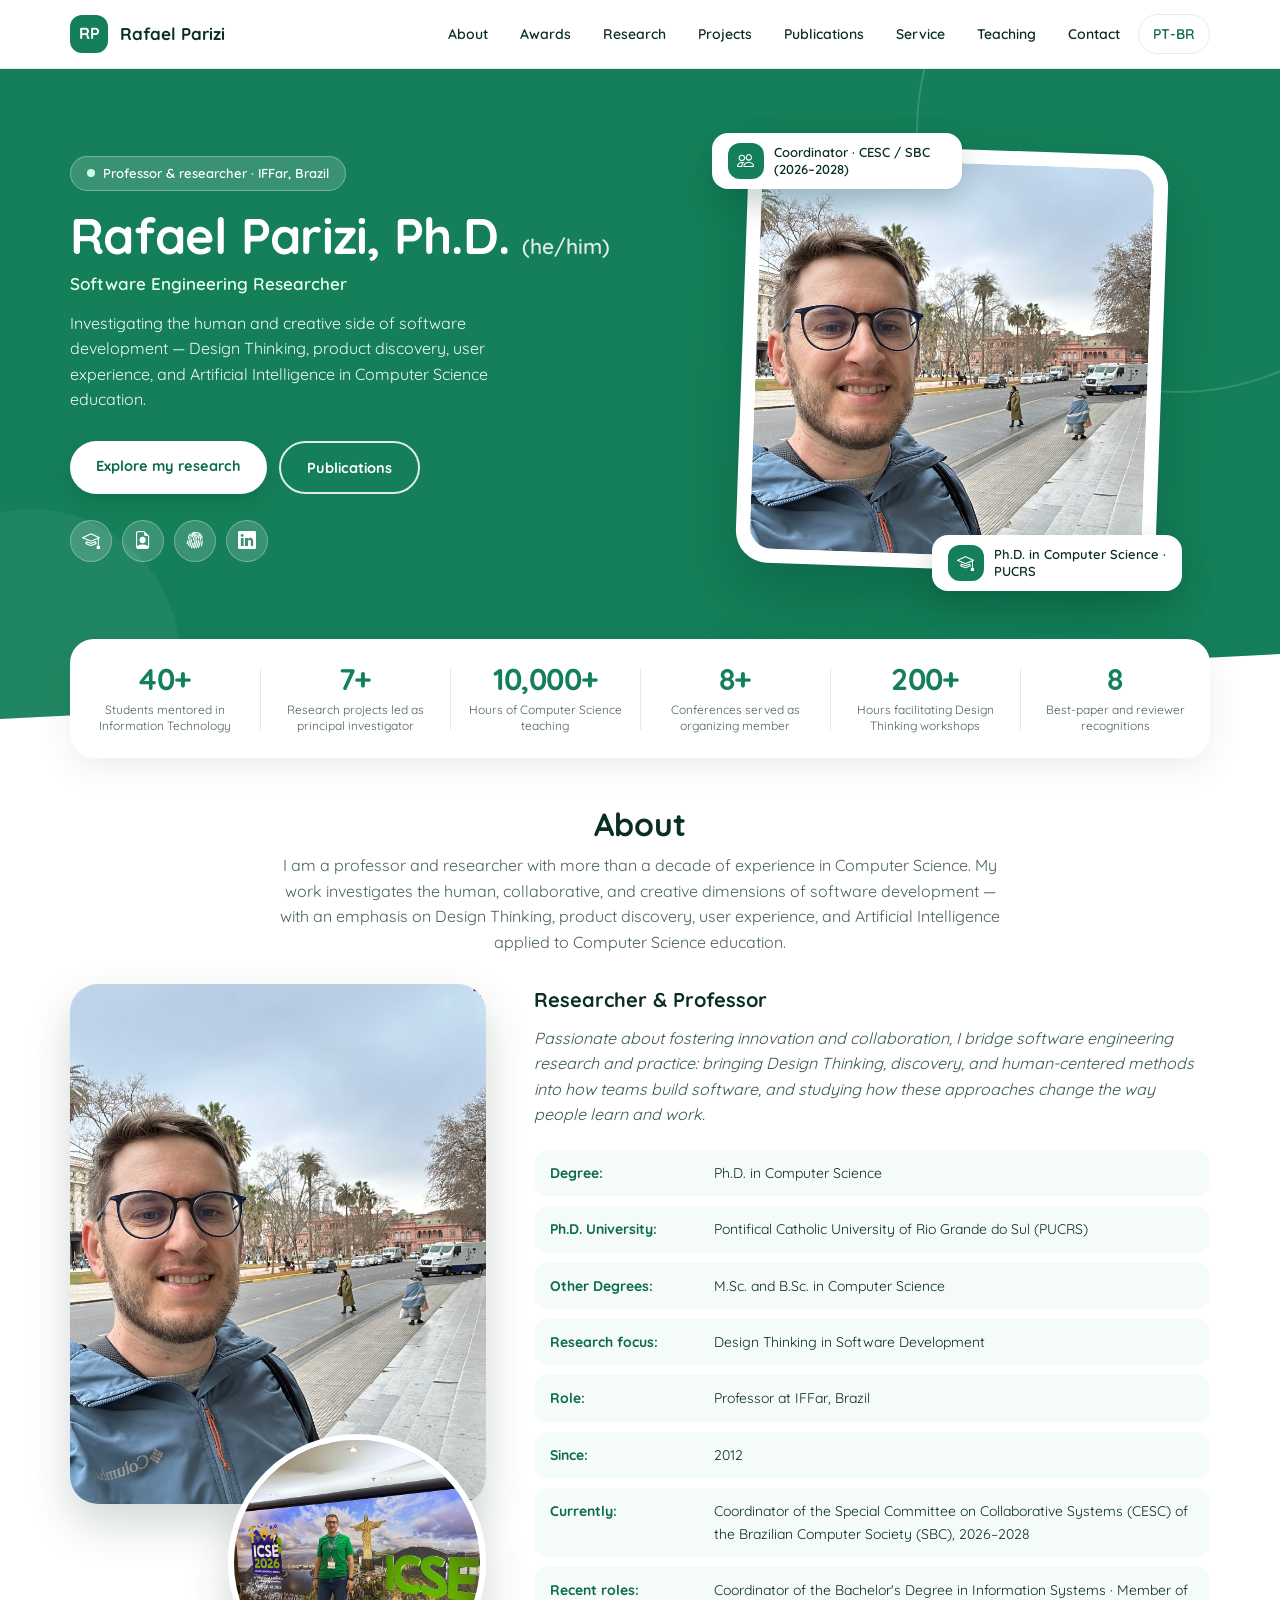
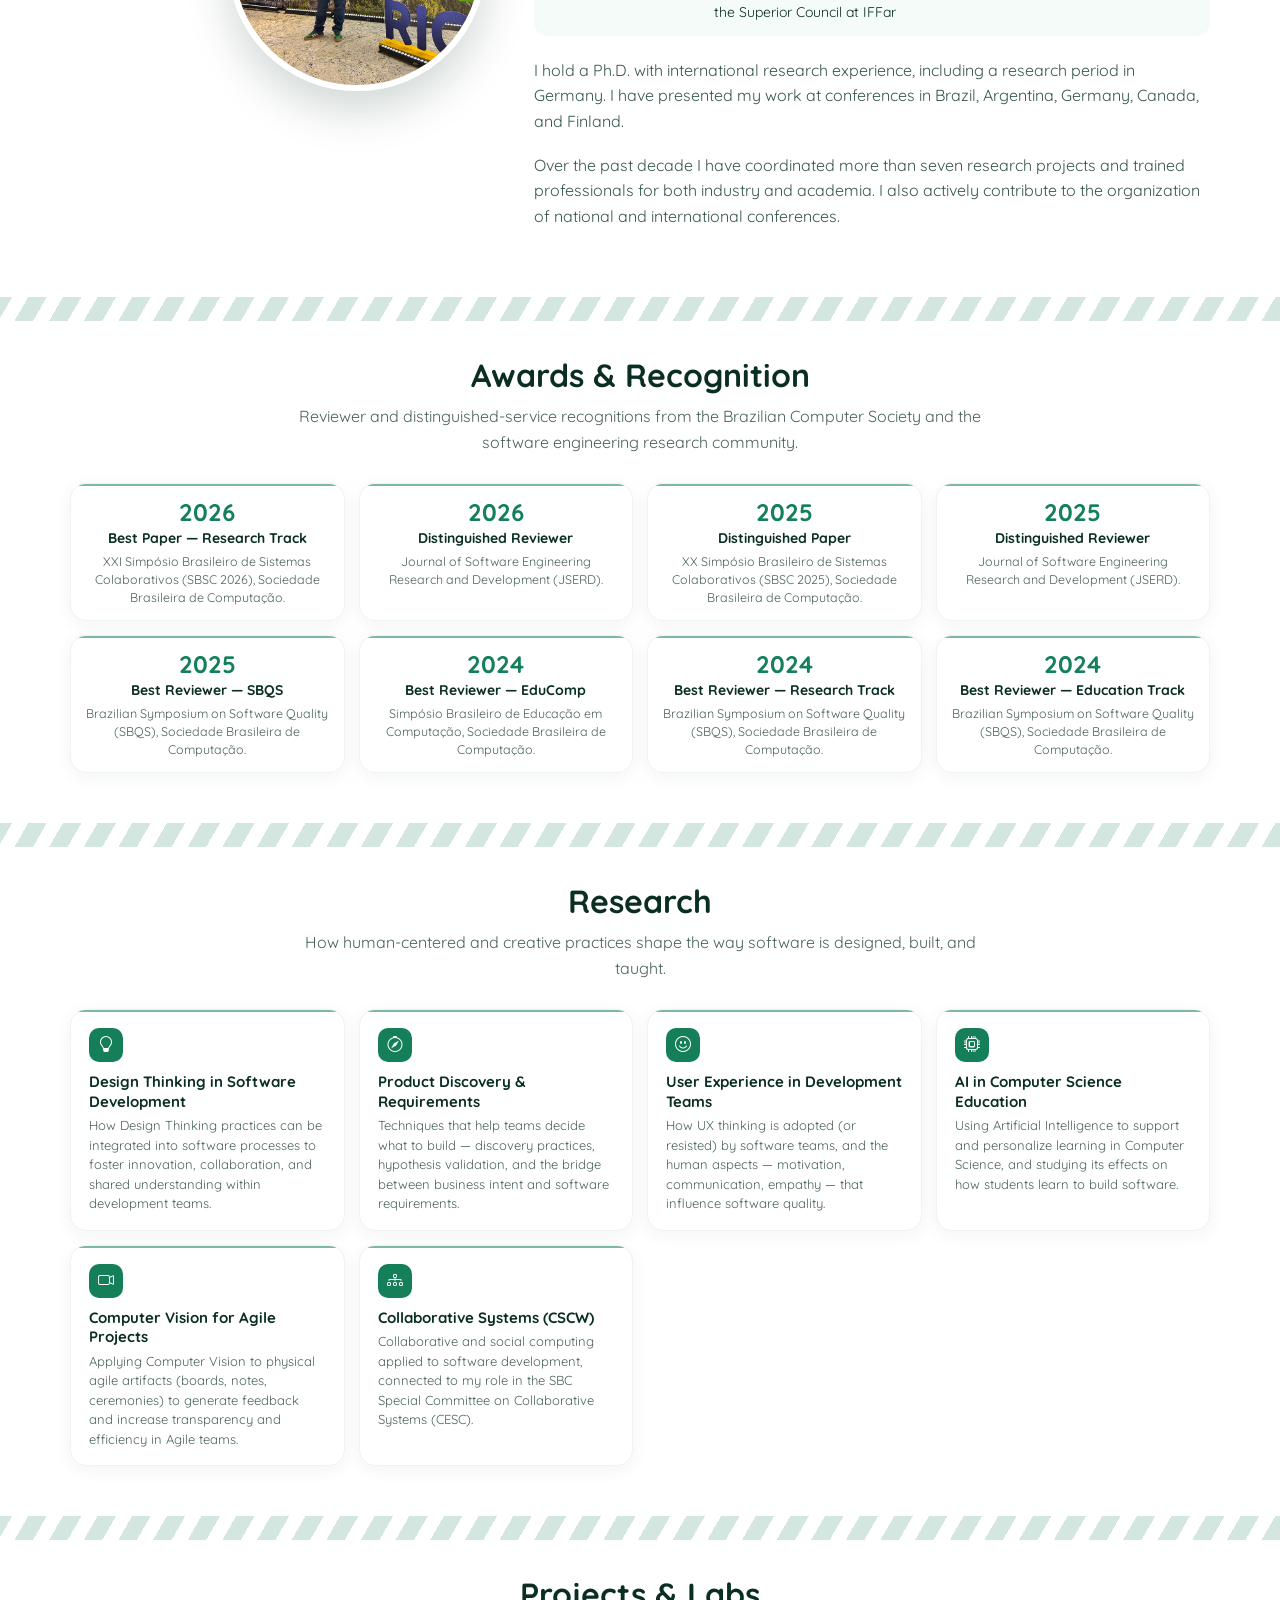
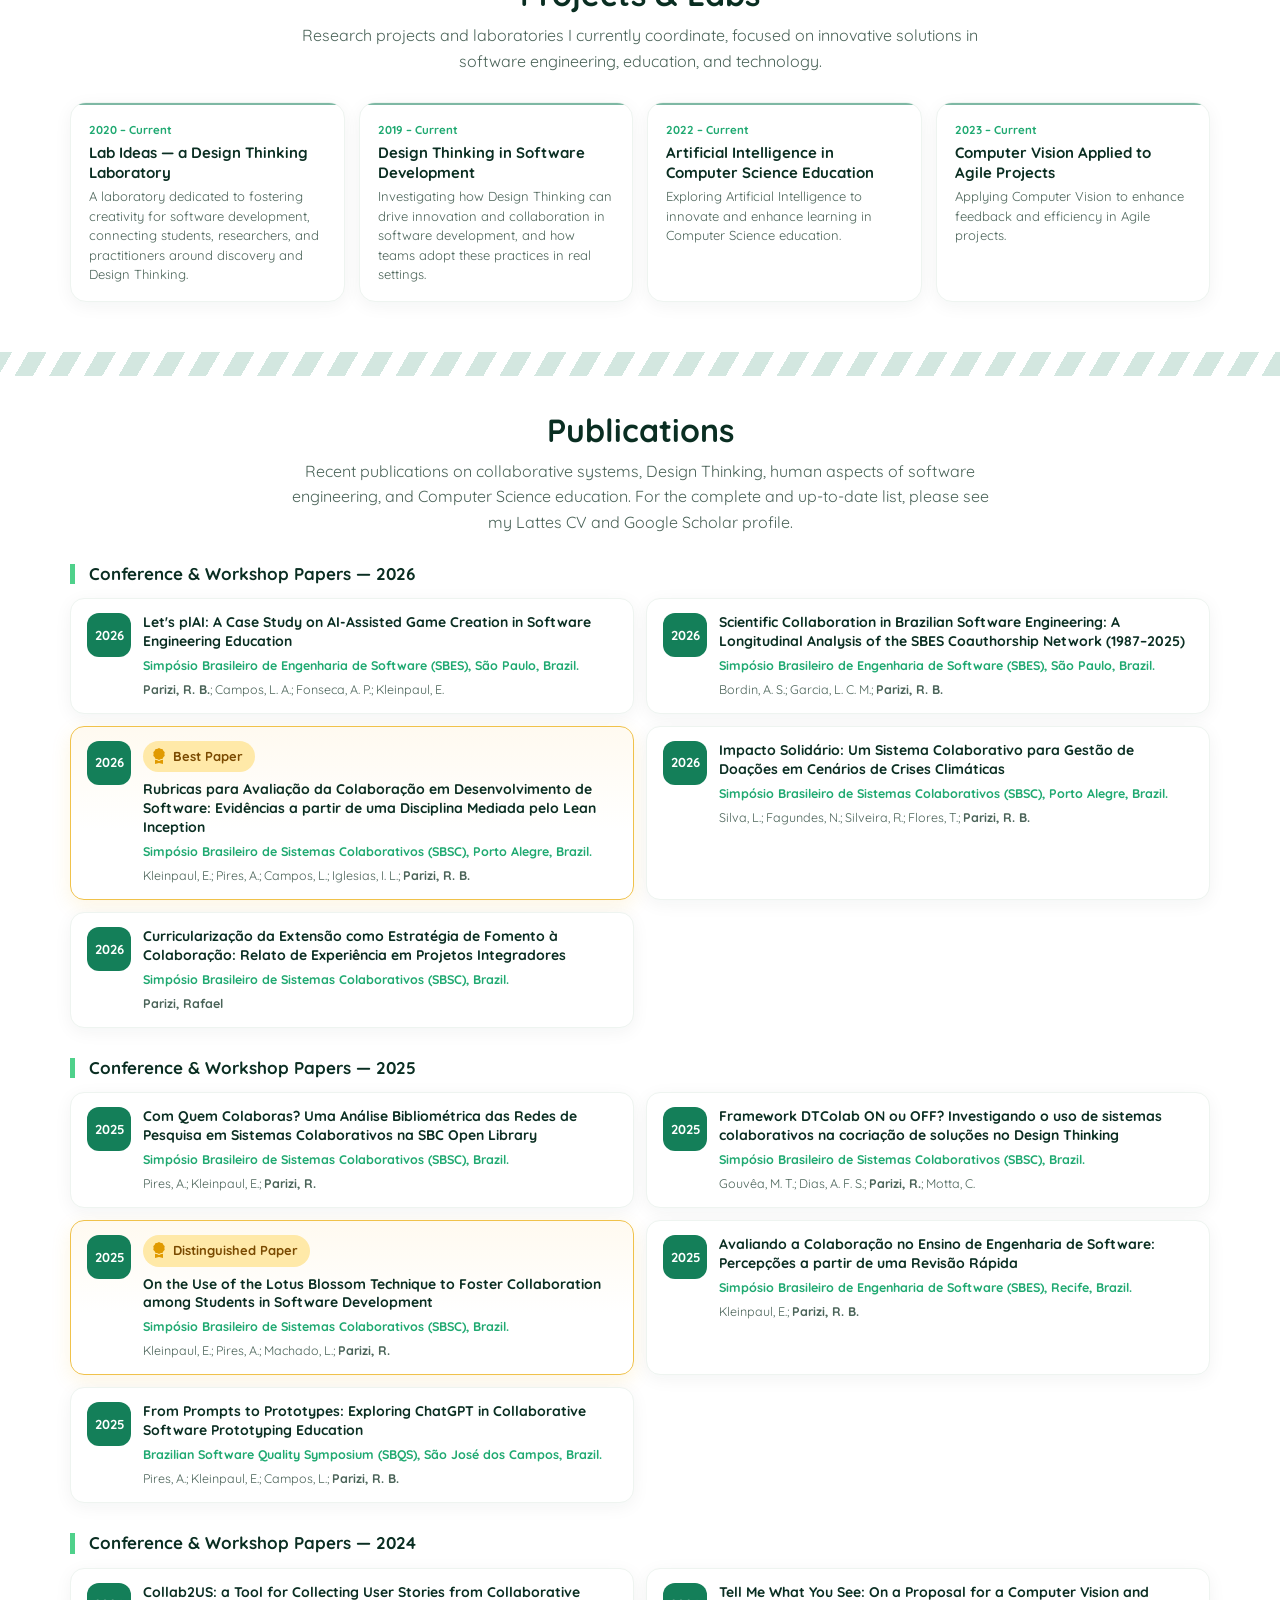
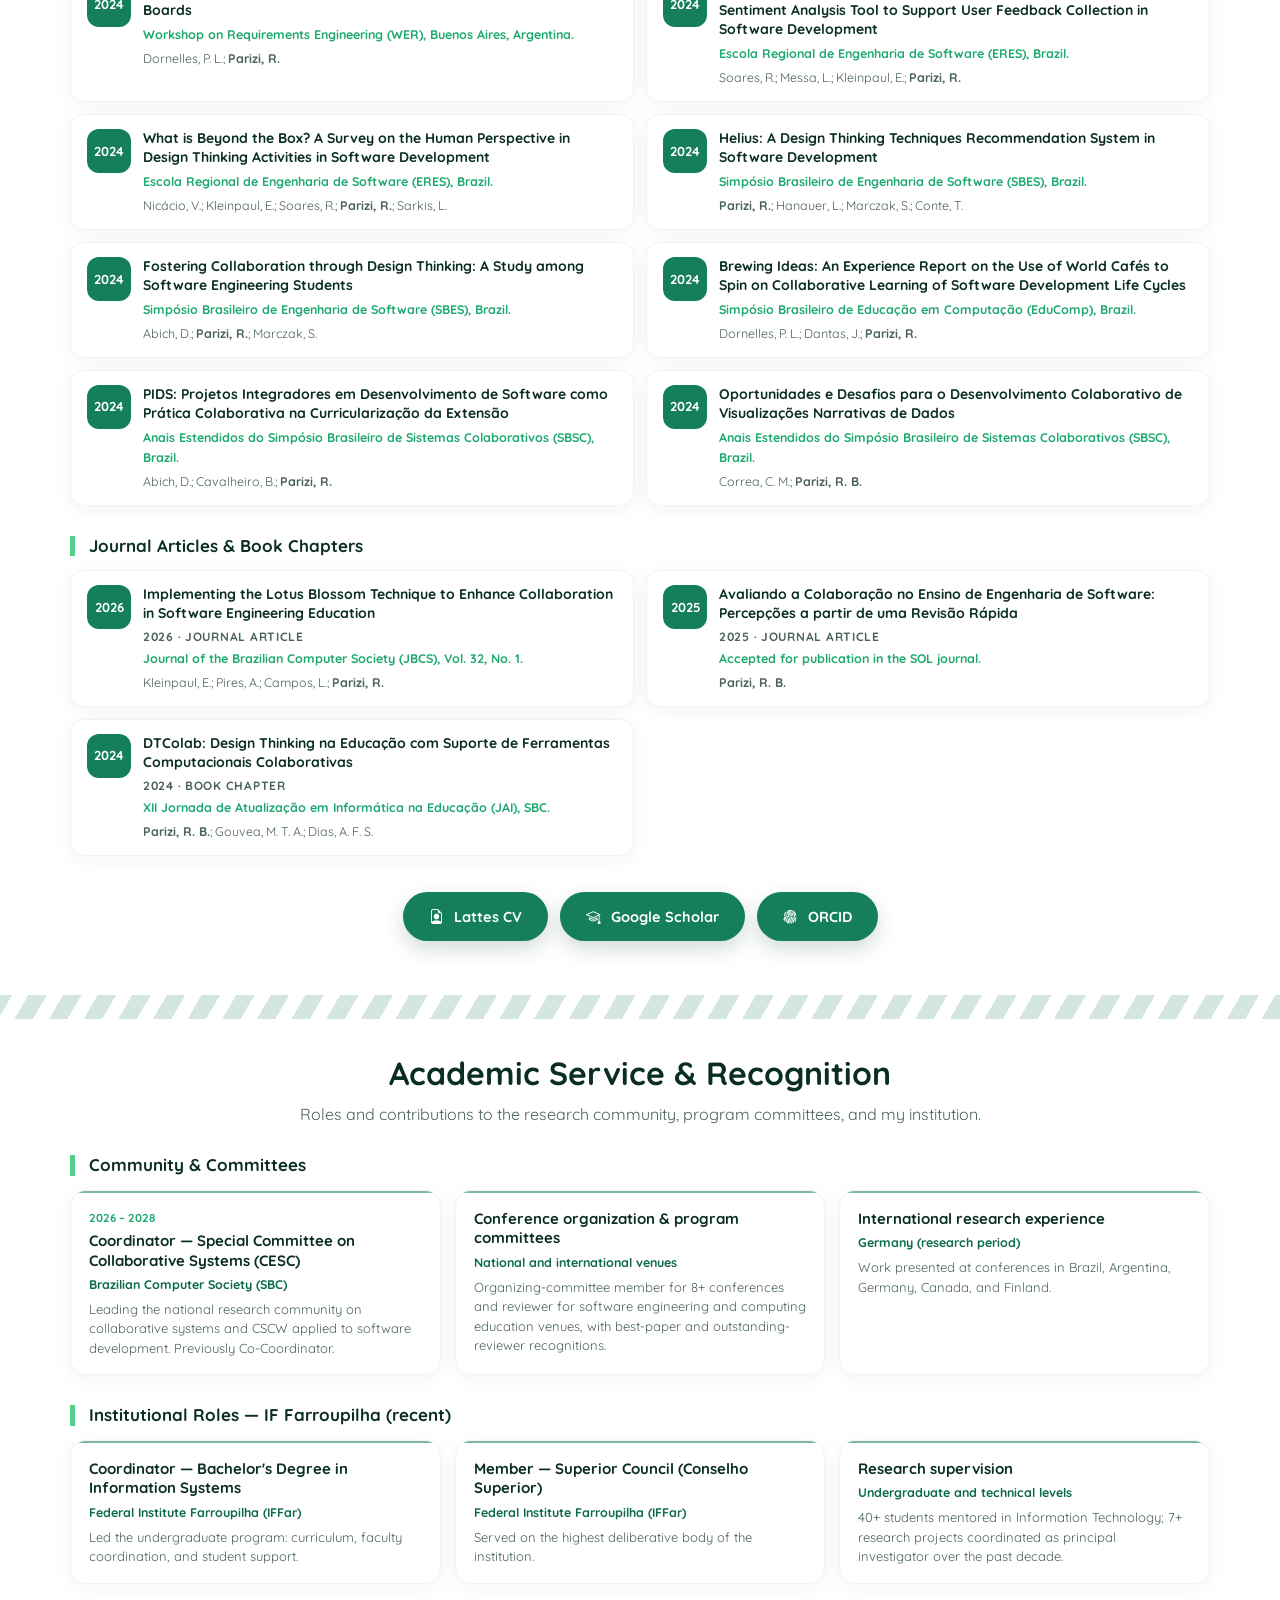
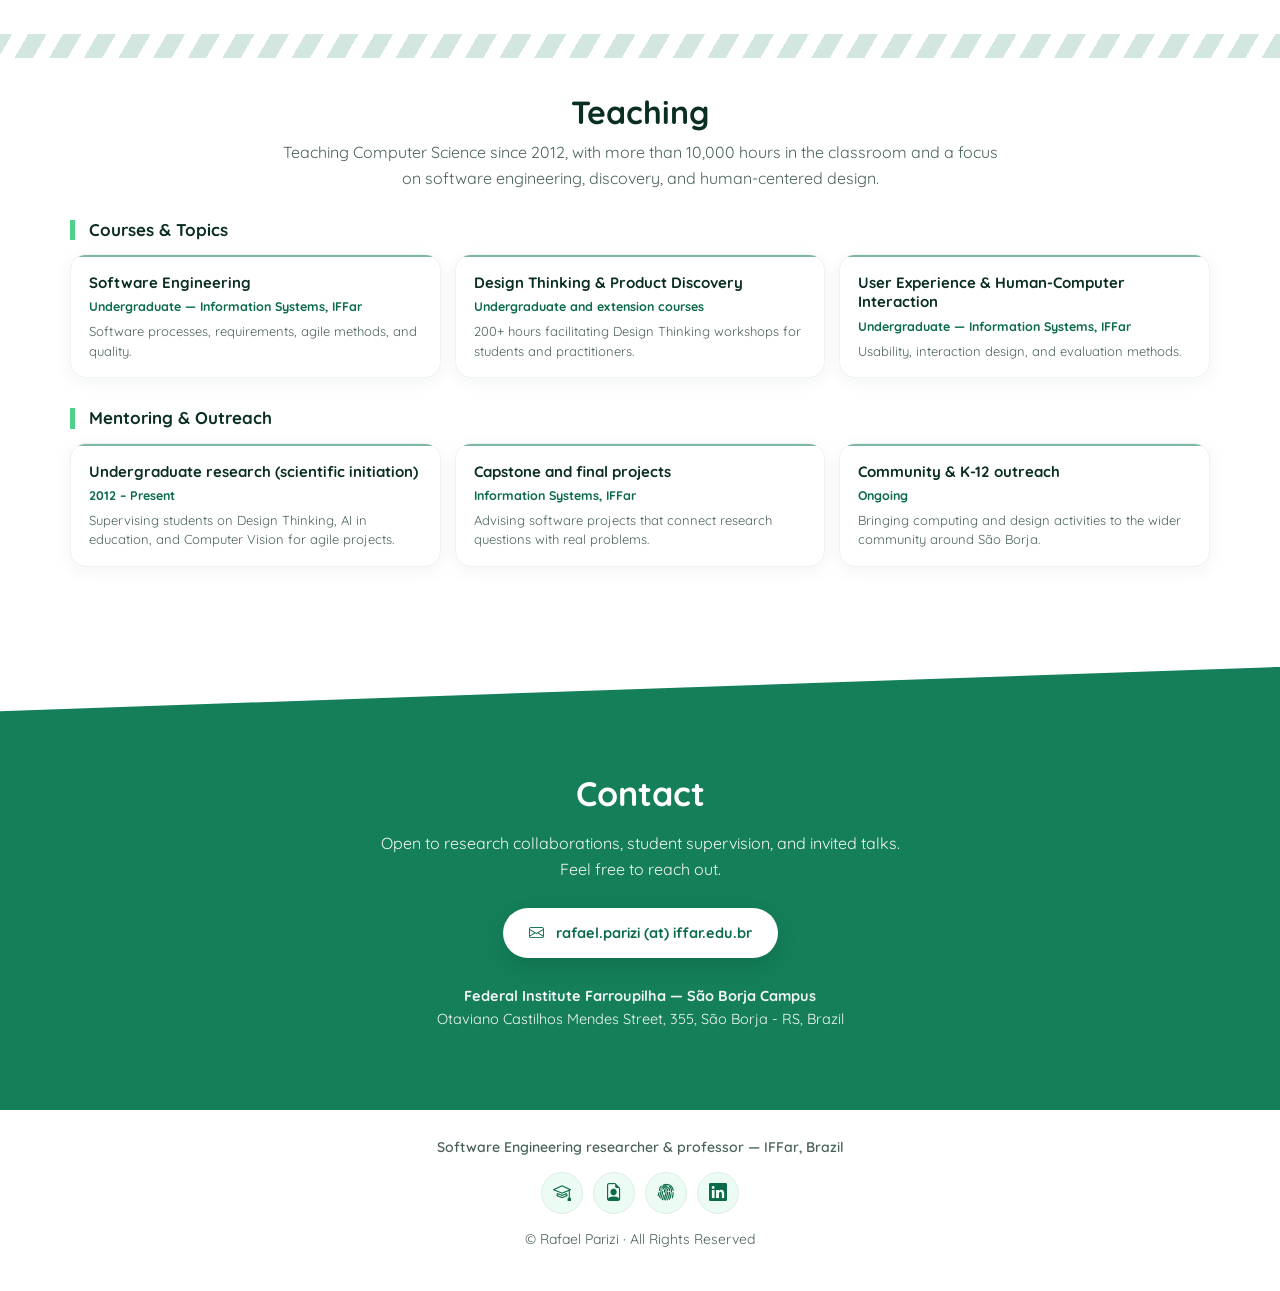
==== commit 5cb0d413: "Redesign site with CESC-inspired green look; add awards, DOI links, best/distinguished paper badges " ====
--- a/index.html
+++ b/index.html
@@ -3,977 +3,567 @@
 
 <head>
   <meta charset="utf-8">
-  <meta content="width=device-width, initial-scale=1.0" name="viewport">
+  <meta name="viewport" content="width=device-width, initial-scale=1">
   <title data-i18n="_title">Rafael Parizi, Ph.D. — Software Engineering Researcher</title>
   <meta name="description"
-    content="Rafael Parizi, Ph.D. — Professor and researcher in Software Engineering at the Federal Institute Farroupilha (IFFar), Brazil. Research on Design Thinking in software development, product discovery, UX, and Artificial Intelligence in Computer Science education.">
-  <meta name="keywords"
-    content="Rafael Parizi, software engineering research, design thinking, product discovery, user experience, computer science education, artificial intelligence in education, human aspects of software engineering, IFFar, PUCRS">
-  <meta name="author" content="Rafael Parizi">
-
-  <!-- Open Graph / social preview -->
-  <meta property="og:type" content="profile">
-  <meta property="og:title" content="Rafael Parizi, Ph.D. — Software Engineering Researcher">
-  <meta property="og:description"
-    content="Professor and researcher in Software Engineering. Research on Design Thinking, product discovery, UX, and AI in Computer Science education.">
-  <meta property="og:image" content="assets/img/profile-image-2.jpeg">
-
-  <!-- Favicons -->
-  <link href="assets/img/favicon.png" rel="icon">
-  <link href="assets/img/apple-touch-icon.png" rel="apple-touch-icon">
-
-  <!-- Fonts -->
-  <link href="https://fonts.googleapis.com" rel="preconnect">
-  <link href="https://fonts.gstatic.com" rel="preconnect" crossorigin>
-  <link
-    href="https://fonts.googleapis.com/css2?family=Roboto:ital,wght@0,100;0,300;0,400;0,500;0,700;0,900;1,100;1,300;1,400;1,500;1,700;1,900&family=Poppins:ital,wght@0,100;0,200;0,300;0,400;0,500;0,600;0,700;0,800;0,900;1,100;1,200;1,300;1,400;1,500;1,600;1,700;1,800;1,900&family=Raleway:ital,wght@0,100;0,200;0,300;0,400;0,500;0,600;0,700;0,800;0,900;1,100;1,200;1,300;1,400;1,500;1,600;1,700;1,800;1,900&display=swap"
-    rel="stylesheet">
-
-  <!-- Vendor CSS Files -->
-  <link href="assets/vendor/bootstrap/css/bootstrap.min.css" rel="stylesheet">
-  <link href="assets/vendor/bootstrap-icons/bootstrap-icons.css" rel="stylesheet">
-  <link href="assets/vendor/aos/aos.css" rel="stylesheet">
-  <link href="assets/vendor/glightbox/css/glightbox.min.css" rel="stylesheet">
-  <link href="assets/vendor/swiper/swiper-bundle.min.css" rel="stylesheet">
-
-  <!-- Main CSS File -->
-  <link href="assets/css/main.css?v=20260905" rel="stylesheet">
-
-  <!-- =======================================================
-  * Template Name: MyResume
-  * Template URL: https://bootstrapmade.com/free-html-bootstrap-template-my-resume/
-  * Updated: Jun 29 2024 with Bootstrap v5.3.3
-  * Author: BootstrapMade.com
-  * License: https://bootstrapmade.com/license/
-  ======================================================== -->
+    content="Rafael Parizi, Ph.D. — Professor and researcher in Software Engineering at IFFar, Brazil. Design Thinking, product discovery, UX, and AI in Computer Science education.">
+  <link rel="icon" href="assets/img/favicon.png">
+  <link rel="preconnect" href="https://fonts.googleapis.com">
+  <link rel="preconnect" href="https://fonts.gstatic.com" crossorigin>
+  <link href="https://fonts.googleapis.com/css2?family=Quicksand:wght@400;500;600;700&display=swap" rel="stylesheet">
+  <link href="https://cdn.jsdelivr.net/npm/bootstrap-icons@1.11.3/font/bootstrap-icons.min.css" rel="stylesheet">
+  <link href="assets/css/site.css?v=16" rel="stylesheet">
 </head>
 
-<body class="index-page">
-
-  <header id="header" class="header d-flex flex-column justify-content-center">
-
-    <i class="header-toggle d-xl-none bi bi-list"></i>
-
-    <nav id="navmenu" class="navmenu">
-      <ul>
-        <li><a href="#hero" class="active"><i class="bi bi-house navicon"></i><span data-i18n="nav.home">Home</span></a>
-        </li>
-        <li><a href="#about"><i class="bi bi-person navicon"></i><span data-i18n="nav.about">About</span></a></li>
-        <li><a href="#awards"><i class="bi bi-award navicon"></i><span
-              data-i18n="nav.awards">Awards</span></a>
-        </li>
-        <li><a href="#research"><i class="bi bi-lightbulb navicon"></i><span
-              data-i18n="nav.research">Research</span></a>
-        </li>
-        <li><a href="#projects"><i class="bi bi-diagram-3 navicon"></i><span
-              data-i18n="nav.projects">Projects</span></a>
-        </li>
-        <li><a href="#publications"><i class="bi bi-journal-text navicon"></i><span
-              data-i18n="nav.publications">Publications</span></a></li>
-        <li><a href="#service"><i class="bi bi-people navicon"></i><span data-i18n="nav.service">Service</span></a></li>
-        <li><a href="#teaching"><i class="bi bi-mortarboard navicon"></i><span
-              data-i18n="nav.teaching">Teaching</span></a></li>
-        <li><a href="#contact"><i class="bi bi-envelope navicon"></i><span data-i18n="nav.contact">Contact</span></a>
-        </li>
-        <li><a href="#" class="lang-toggle" role="button"><i class="bi bi-translate navicon"></i><span
-              class="lang-label">PT-BR</span></a></li>
-      </ul>
-    </nav>
-
+<body>
+
+  <header class="topo">
+    <div class="container">
+      <a class="marca" href="#inicio"><span class="logo">RP</span>Rafael Parizi</a>
+      <nav aria-label="Main menu">
+        <button class="btn-menu" aria-label="Menu" aria-expanded="false"><i class="bi bi-list"></i></button>
+        <ul class="menu">
+          <li><a href="#sobre" data-i18n="nav.about">About</a></li>
+          <li><a href="#premios" data-i18n="nav.awards">Awards</a></li>
+          <li><a href="#pesquisa" data-i18n="nav.research">Research</a></li>
+          <li><a href="#projetos" data-i18n="nav.projects">Projects</a></li>
+          <li><a href="#publicacoes" data-i18n="nav.publications">Publications</a></li>
+          <li><a href="#atuacao" data-i18n="nav.service">Service</a></li>
+          <li><a href="#ensino" data-i18n="nav.teaching">Teaching</a></li>
+          <li><a href="#contato" data-i18n="nav.contact">Contact</a></li>
+          <li><a href="#" class="lang-toggle" role="button"><span class="lang-label">PT-BR</span></a></li>
+        </ul>
+      </nav>
+    </div>
   </header>
 
-  <main class="main">
-
-    <!-- Hero Section -->
-    <section id="hero" class="hero section light-background">
-
-      <img src="assets/img/hero-bg-2.jpg" alt="Abstract background">
-
-      <div class="container" data-aos="zoom-out">
-        <div class="row justify-content-center">
-          <div class="col-lg-9">
-            <h2>Rafael Parizi, Ph.D. <span class="pronouns" data-i18n="hero.pronouns">(he/him)</span></h2>
-            <p>&gt;&gt; <span class="typed"
-                data-typed-items="Software Engineering Researcher, Software Engineering Professor, Computer Science Education Researcher">
-                Software Engineering Researcher</span><span class="typed-cursor typed-cursor--blink"
-                aria-hidden="true"></span></p>
-            <p class="mt-2" data-i18n="hero.tagline">
-              Investigating the human and creative side of software development — Design Thinking, product
-              discovery, user experience, and Artificial Intelligence in Computer Science education.
-            </p>
-            <div class="social-links">
-              <a href="https://scholar.google.com/citations?user=KE64ttkAAAAJ&amp;hl" title="Google Scholar"
-                target="_blank" rel="noopener"><i class="bi bi-mortarboard"></i></a>
-              <a href="http://lattes.cnpq.br/1483144999919526" title="Lattes CV" target="_blank" rel="noopener"><i
-                  class="bi bi-file-earmark-person"></i></a>
-              <a href="https://orcid.org/0000-0001-8550-1135" title="ORCID" target="_blank" rel="noopener"><i
-                  class="bi bi-fingerprint"></i></a>
-              <a href="https://www.linkedin.com/in/rafael-parizi/" title="LinkedIn" target="_blank" rel="noopener"><i
-                  class="bi bi-linkedin"></i></a>
-            </div>
-          </div>
-        </div>
-      </div>
-
-    </section><!-- /Hero Section -->
-
-    <!-- About Section -->
-    <section id="about" class="about section">
-
-      <!-- Section Title -->
-      <div class="container section-title" data-aos="fade-up">
-        <h2 data-i18n="about.title">About</h2>
-        <p data-i18n="about.lead">I am a professor and researcher with more than a decade of experience in Computer
-          Science. My work investigates the human, collaborative, and creative dimensions of software development — with
-          an emphasis on Design Thinking, product discovery, user experience, and Artificial Intelligence applied to
-          Computer Science education.</p>
-      </div><!-- End Section Title -->
-
-      <div class="container" data-aos="fade-up" data-aos-delay="100">
-
-        <div class="row gy-4 justify-content-center">
-          <div class="col-lg-4">
-            <img src="assets/img/profile-image-2.jpeg" class="img-fluid about-photo" alt="Portrait of Rafael Parizi">
-            <img src="assets/img/profile-image-3.jpeg" class="img-fluid about-photo about-photo-secondary"
-              alt="Rafael Parizi at ICSE 2026, Rio de Janeiro">
-          </div>
-          <div class="col-lg-8 content">
-            <h2 data-i18n="about.h2">Researcher &amp; Professor</h2>
-            <p class="fst-italic py-3" data-i18n="about.intro">
-              Passionate about fostering innovation and collaboration, I bridge software engineering research and
-              practice: bringing Design Thinking, discovery, and human-centered methods into how teams build software,
-              and studying how these approaches change the way people learn and work.
-            </p>
-            <div class="row">
-              <div class="col-lg-6">
-                <ul>
-                  <li><i class="bi bi-chevron-right"></i> <strong data-i18n="about.degree.label">Degree:</strong> <span
-                      data-i18n="about.degree.value">Ph.D. in Computer Science</span>
-                  </li>
-                  <li><i class="bi bi-chevron-right"></i> <strong data-i18n="about.phduni.label">Ph.D.
-                      University:</strong>
-                    <span data-i18n="about.phduni.value">Pontifical Catholic University of Rio Grande do Sul
-                      (PUCRS)</span>
-                  </li>
-                  <li><i class="bi bi-chevron-right"></i> <strong data-i18n="about.other.label">Other Degrees:</strong>
-                    <span data-i18n="about.other.value">M.Sc. and B.Sc. in Computer Science</span>
-                  </li>
-                  <li><i class="bi bi-chevron-right"></i> <strong data-i18n="about.focus.label">Research focus:</strong>
-                    <span data-i18n="about.focus.value">Design Thinking in Software Development</span>
-                  </li>
-                </ul>
-              </div>
-              <div class="col-lg-6">
-                <ul>
-                  <li><i class="bi bi-chevron-right"></i> <strong data-i18n="about.role.label">Role:</strong> <span
-                      data-i18n="about.role.value">Professor at IFFar, Brazil</span>
-                  </li>
-                  <li><i class="bi bi-chevron-right"></i> <strong data-i18n="about.since.label">Since:</strong>
-                    <span>2012</span>
-                  </li>
-                  <li><i class="bi bi-chevron-right"></i> <strong data-i18n="about.email.label">Email:</strong>
-                    <span>rafael
-                      (dot) parizi (at) iffar (dot) edu (dot) br</span>
-                  </li>
-                  <li><i class="bi bi-chevron-right"></i> <strong data-i18n="about.currently.label">Currently:</strong>
-                    <span data-i18n="about.currently.value">Coordinator of the Special Committee on Collaborative
-                      Systems
-                      (CESC) of the Brazilian Computer Society (SBC), 2026–2028</span>
-                  </li>
-                  <li><i class="bi bi-chevron-right"></i> <strong data-i18n="about.recent.label">Recent roles:</strong>
-                    <span data-i18n="about.recent.value">Coordinator of the Bachelor's Degree in Information Systems ·
-                      Member of the Superior Council at IFFar</span>
-                  </li>
-                </ul>
-              </div>
-            </div>
-            <p class="py-3" data-i18n="about.p1">
-              I hold a Ph.D. with international research experience, including a research period in Germany. I have
-              presented my work at conferences in Brazil, Argentina, Germany, Canada, and Finland.
-            </p>
-
-            <p class="py-3" data-i18n="about.p2">
-              Over the past decade I have coordinated more than seven research projects and trained professionals for
-              both industry and academia. I also actively contribute to the organization of national and international
-              conferences.
-            </p>
-          </div>
-        </div>
-
-      </div>
-
-    </section><!-- /About Section -->
-
-    <!-- Stats Section -->
-    <section id="stats" class="stats section">
-
-      <div class="container" data-aos="fade-up" data-aos-delay="100">
-
-        <div class="row gy-4">
-
-          <div class="col-lg-2 col-md-6 d-flex flex-column align-items-center">
-            <i class="bi bi-emoji-smile"></i>
-            <div class="stats-item">
-              <h3>+</h3><span data-purecounter-start="0" data-purecounter-end="40" data-purecounter-duration="1"
-                class="purecounter"></span>
-              <p data-i18n="stats.students">Students mentored in Information Technology</p>
-            </div>
-          </div><!-- End Stats Item -->
-
-          <div class="col-lg-2 col-md-6 d-flex flex-column align-items-center">
-            <i class="bi bi-journal-richtext"></i>
-            <div class="stats-item">
-              <h3>+</h3><span data-purecounter-start="0" data-purecounter-end="7" data-purecounter-duration="1"
-                class="purecounter"></span>
-              <p data-i18n="stats.projects">Research projects led as principal investigator</p>
-            </div>
-          </div><!-- End Stats Item -->
-
-          <div class="col-lg-2 col-md-6 d-flex flex-column align-items-center">
-            <i class="bi bi-headset"></i>
-            <div class="stats-item">
-              <h3>+</h3><span data-purecounter-start="0" data-purecounter-end="10000" data-purecounter-duration="1"
-                class="purecounter"></span>
-              <p data-i18n="stats.hours">Hours of Computer Science teaching</p>
-            </div>
-          </div><!-- End Stats Item -->
-
-          <div class="col-lg-2 col-md-6 d-flex flex-column align-items-center">
-            <i class="bi bi-people"></i>
-            <div class="stats-item">
-              <h3>+</h3><span data-purecounter-start="0" data-purecounter-end="8" data-purecounter-duration="1"
-                class="purecounter"></span>
-              <p data-i18n="stats.confs">Conferences served as organizing member</p>
-            </div>
-          </div><!-- End Stats Item -->
-
-          <div class="col-lg-2 col-md-6 d-flex flex-column align-items-center">
-            <i class="bi bi-clock-history"></i>
-            <div class="stats-item">
-              <h3>+</h3><span data-purecounter-start="0" data-purecounter-end="200" data-purecounter-duration="1"
-                class="purecounter"></span>
-              <p data-i18n="stats.workshops">Hours facilitating Design Thinking workshops</p>
-            </div>
-          </div><!-- End Stats Item -->
-
-          <div class="col-lg-2 col-md-6 d-flex flex-column align-items-center">
-            <i class="bi bi-award"></i>
-            <div class="stats-item">
-              <h3>+</h3><span data-purecounter-start="0" data-purecounter-end="10" data-purecounter-duration="1"
-                class="purecounter"></span>
-              <p data-i18n="stats.awards">Best-paper and reviewer recognitions</p>
-            </div>
-          </div><!-- End Stats Item -->
-
-        </div>
-
-      </div>
-
-    </section><!-- /Stats Section -->
-
-    <!-- Awards Section -->
-    <section id="awards" class="resume section">
-
-      <!-- Section Title -->
-      <div class="container section-title" data-aos="fade-up">
-        <h2 data-i18n="awards.title">Awards &amp; Recognition</h2>
-        <p data-i18n="awards.lead">Reviewer and distinguished-service recognitions from the Brazilian Computer Society
-          and the software engineering research community.</p>
-      </div><!-- End Section Title -->
-
-      <div class="container">
-
-        <div class="row">
-
-          <div class="col-lg-6" data-aos="fade-up" data-aos-delay="100">
-
-            <div class="resume-item">
-              <h4 data-i18n="awards.i6.h">Distinguished Reviewer</h4>
-              <h5>2026</h5>
-              <p><em data-i18n="awards.i6.p">Journal of Software Engineering Research and Development (JSERD).</em></p>
-            </div><!-- End Resume Item -->
-
-            <div class="resume-item">
-              <h4 data-i18n="awards.i5.h">Distinguished Reviewer</h4>
-              <h5>2025</h5>
-              <p><em data-i18n="awards.i5.p">Journal of Software Engineering Research and Development (JSERD).</em></p>
-            </div><!-- End Resume Item -->
-
-            <div class="resume-item">
-              <h4 data-i18n="awards.i4.h">Best Reviewer — SBQS</h4>
-              <h5>2025</h5>
-              <p><em data-i18n="awards.i4.p">Brazilian Symposium on Software Quality (SBQS), Sociedade Brasileira de
-                  Computação.</em></p>
-            </div><!-- End Resume Item -->
-
-          </div>
-
-          <div class="col-lg-6" data-aos="fade-up" data-aos-delay="200">
-
-            <div class="resume-item">
-              <h4 data-i18n="awards.i3.h">Best Reviewer — EduComp</h4>
-              <h5>2024</h5>
-              <p><em data-i18n="awards.i3.p">Simpósio Brasileiro de Educação em Computação, Sociedade Brasileira de
-                  Computação.</em></p>
-            </div><!-- End Resume Item -->
-
-            <div class="resume-item">
-              <h4 data-i18n="awards.i2.h">Best Reviewer — Research Track</h4>
-              <h5>2024</h5>
-              <p><em data-i18n="awards.i2.p">Brazilian Symposium on Software Quality (SBQS), Sociedade Brasileira de
-                  Computação.</em></p>
-            </div><!-- End Resume Item -->
-
-            <div class="resume-item">
-              <h4 data-i18n="awards.i1.h">Best Reviewer — Education Track</h4>
-              <h5>2024</h5>
-              <p><em data-i18n="awards.i1.p">Brazilian Symposium on Software Quality (SBQS), Sociedade Brasileira de
-                  Computação.</em></p>
-            </div><!-- End Resume Item -->
-
-          </div>
-
-        </div>
-
-      </div>
-
-    </section><!-- /Awards Section -->
-
-    <!-- Research Interests Section -->
-    <section id="research" class="services section">
-
-      <!-- Section Title -->
-      <div class="container section-title" data-aos="fade-up">
-        <h2 data-i18n="research.title">Research</h2>
-        <p data-i18n="research.lead">My research investigates how human-centered and creative practices shape the way
-          software is designed, built, and taught. These are the lines of inquiry I am currently active in.</p>
-      </div><!-- End Section Title -->
-
-      <div class="container">
-
-        <div class="row gy-4">
-
-          <div class="col-lg-4 col-md-6" data-aos="fade-up" data-aos-delay="100">
-            <div class="service-item item-cyan position-relative">
-              <div class="icon"><i class="bi bi-lightbulb"></i></div>
-              <h3 data-i18n="research.dt.h">Design Thinking in Software Development</h3>
-              <p data-i18n="research.dt.p">How Design Thinking practices can be integrated into software processes to
-                foster innovation, collaboration, and shared understanding within development teams.</p>
-            </div>
-          </div><!-- End Service Item -->
-
-          <div class="col-lg-4 col-md-6" data-aos="fade-up" data-aos-delay="200">
-            <div class="service-item item-orange position-relative">
-              <div class="icon"><i class="bi bi-compass"></i></div>
-              <h3 data-i18n="research.discovery.h">Product Discovery &amp; Requirements</h3>
-              <p data-i18n="research.discovery.p">Techniques that help teams decide what to build — discovery practices,
-                hypothesis validation, and the bridge between business intent and software requirements.</p>
-            </div>
-          </div><!-- End Service Item -->
-
-          <div class="col-lg-4 col-md-6" data-aos="fade-up" data-aos-delay="300">
-            <div class="service-item item-teal position-relative">
-              <div class="icon"><i class="bi bi-emoji-heart-eyes"></i></div>
-              <h3 data-i18n="research.ux.h">User Experience in Development Teams</h3>
-              <p data-i18n="research.ux.p">How UX thinking is adopted (or resisted) by software teams, and the human
-                aspects — motivation, communication, empathy — that influence software quality.</p>
-            </div>
-          </div><!-- End Service Item -->
-
-          <div class="col-lg-4 col-md-6" data-aos="fade-up" data-aos-delay="100">
-            <div class="service-item item-pink position-relative">
-              <div class="icon"><i class="bi bi-mortarboard"></i></div>
-              <h3 data-i18n="research.ai.h">AI in Computer Science Education</h3>
-              <p data-i18n="research.ai.p">Using Artificial Intelligence to support and personalize learning in Computer
-                Science, and studying its effects on how students learn to build software.</p>
-            </div>
-          </div><!-- End Service Item -->
-
-          <div class="col-lg-4 col-md-6" data-aos="fade-up" data-aos-delay="200">
-            <div class="service-item item-red position-relative">
-              <div class="icon"><i class="bi bi-camera-video"></i></div>
-              <h3 data-i18n="research.cv.h">Computer Vision for Agile Projects</h3>
-              <p data-i18n="research.cv.p">Applying Computer Vision to physical agile artifacts (boards, notes,
-                ceremonies) to generate feedback and increase transparency and efficiency in Agile teams.</p>
-            </div>
-          </div><!-- End Service Item -->
-
-          <div class="col-lg-4 col-md-6" data-aos="fade-up" data-aos-delay="300">
-            <div class="service-item item-cyan position-relative">
-              <div class="icon"><i class="bi bi-people"></i></div>
-              <h3 data-i18n="research.cscw.h">Collaborative Systems (CSCW)</h3>
-              <p data-i18n="research.cscw.p">Collaborative and social computing applied to software development,
-                connected to my role in the SBC Special Committee on Collaborative Systems (CESC).</p>
-            </div>
-          </div><!-- End Service Item -->
-
-        </div>
-
-      </div>
-
-    </section><!-- /Research Interests Section -->
-
-    <!-- Projects & Labs Section -->
-    <section id="projects" class="services section light-background">
-
-      <!-- Section Title -->
-      <div class="container section-title" data-aos="fade-up">
-        <h2 data-i18n="projects.title">Projects &amp; Labs</h2>
-        <p data-i18n="projects.lead">Research projects and laboratories I currently coordinate, focused on innovative
-          solutions in software engineering, education, and technology.</p>
-      </div><!-- End Section Title -->
-
-      <div class="container">
-
-        <div class="row gy-4">
-
-          <div class="col-lg-6" data-aos="fade-up" data-aos-delay="100">
-            <div class="service-item item-orange position-relative">
-              <div class="icon">
-                <svg width="100" height="100" viewBox="0 0 600 600" xmlns="http://www.w3.org/2000/svg">
-                  <path stroke="none" stroke-width="0" fill="#f5f5f5"
-                    d="M300,582.0697525312426C382.5290701553225,586.8405444964366,449.9789794690241,525.3245884688669,502.5850820975895,461.55621195738473C556.606425686781,396.0723002908107,615.8543463187945,314.28637112970534,586.6730223649479,234.56875336149918C558.9533121215079,158.8439757836574,454.9685369536778,164.00468322053177,381.49747125262974,130.76875717737553C312.15926192815925,99.40240125094834,248.97055460311594,18.661163978235184,179.8680185752513,50.54337015887873C110.5421016452524,82.52863877960104,119.82277516462835,180.83849132639028,109.12597500060166,256.43424936330496C100.08760227029461,320.3096726198365,92.17705696193138,384.0621239912766,124.79988738764834,439.7174275375508C164.83382741302287,508.01625554203684,220.96474134820875,577.5009287672846,300,582.0697525312426">
-                  </path>
-                </svg>
-                <i class="bi bi-broadcast"></i>
-              </div>
-              <a href="#" class="stretched-link">
-                <h3 data-i18n="projects.lab.h">Lab Ideas — a Design Thinking Laboratory</h3>
-                <small><span data-i18n="projects.lab.when">2020 – Current</span></small>
-              </a>
-              <p data-i18n="projects.lab.p">A laboratory dedicated to fostering creativity for software development,
-                connecting students, researchers, and practitioners around discovery and Design Thinking.</p>
-            </div>
-          </div><!-- End Service Item -->
-
-          <div class="col-lg-6" data-aos="fade-up" data-aos-delay="200">
-            <div class="service-item item-cyan position-relative">
-              <div class="icon">
-                <svg width="100" height="100" viewBox="0 0 600 600" xmlns="http://www.w3.org/2000/svg">
-                  <path stroke="none" stroke-width="0" fill="#f5f5f5"
-                    d="M300,521.0016835830174C376.1290562159157,517.8887921683347,466.0731472004068,529.7835943286574,510.70327084640275,468.03025145048787C554.3714126377745,407.6079735673963,508.03601936045806,328.9844924480964,491.2728898941984,256.3432110539036C474.5976632858925,184.082847569629,479.9380746630129,96.60480741107993,416.23090153303,58.64404602377083C348.86323505073057,18.502131276798302,261.93793281208167,40.57373210992963,193.5410806939664,78.93577620505333C130.42746243093433,114.334589627462,98.30271207620316,179.96522072025542,76.75703585869454,249.04625023123273C51.97151888228291,328.5150500222984,13.704378332031375,421.85034740162234,66.52175969318436,486.19268352777647C119.04800174914682,550.1803526380478,217.28368757567262,524.383925680826,300,521.0016835830174">
-                  </path>
-                </svg>
-                <i class="bi bi-lightbulb"></i>
-              </div>
-              <a href="#" class="stretched-link">
-                <h3 data-i18n="projects.dt.h">Design Thinking in Software Development</h3>
-                <small><span data-i18n="projects.dt.when">2019 – Current</span></small>
-              </a>
-              <p data-i18n="projects.dt.p">Investigating how Design Thinking can drive innovation and collaboration in
-                software development, and how teams adopt these practices in real settings.</p>
-            </div>
-          </div><!-- End Service Item -->
-
-          <div class="col-lg-6" data-aos="fade-up" data-aos-delay="100">
-            <div class="service-item item-teal position-relative">
-              <div class="icon">
-                <svg width="100" height="100" viewBox="0 0 600 600" xmlns="http://www.w3.org/2000/svg">
-                  <path stroke="none" stroke-width="0" fill="#f5f5f5"
-                    d="M300,541.5067337569781C382.14930387511276,545.0595476570109,479.8736841581634,548.3450877840088,526.4010558755058,480.5488172755941C571.5218469581645,414.80211281144784,517.5187510058486,332.0715597781072,496.52539010469104,255.14436215662573C477.37192572678356,184.95920475031193,473.57363656557914,105.61284051026155,413.0603344069578,65.22779650032875C343.27470386102294,18.654635553484475,251.2091493199835,5.337323636656869,175.0934190732945,40.62881213300186C97.87086631185822,76.43348514350839,51.98124368387456,156.15599469081315,36.44837278890362,239.84606092416172C21.716077023791087,319.22268207091537,43.775223500013084,401.1760424656574,96.891909868211,461.97329694683043C147.22146801428983,519.5804099606455,223.5754009179313,538.201503339737,300,541.5067337569781">
-                  </path>
-                </svg>
-                <i class="bi bi-easel"></i>
-              </div>
-              <a href="#" class="stretched-link">
-                <h3 data-i18n="projects.ai.h">Artificial Intelligence in Computer Science Education</h3>
-                <small><span data-i18n="projects.ai.when">2022 – Current</span></small>
-              </a>
-              <p data-i18n="projects.ai.p">Exploring Artificial Intelligence to innovate and enhance learning in
-                Computer
-                Science education.</p>
-            </div>
-          </div><!-- End Service Item -->
-
-          <div class="col-lg-6" data-aos="fade-up" data-aos-delay="200">
-            <div class="service-item item-orange position-relative">
-              <div class="icon">
-                <svg width="100" height="100" viewBox="0 0 600 600" xmlns="http://www.w3.org/2000/svg">
-                  <path stroke="none" stroke-width="0" fill="#f5f5f5"
-                    d="M300,582.0697525312426C382.5290701553225,586.8405444964366,449.9789794690241,525.3245884688669,502.5850820975895,461.55621195738473C556.606425686781,396.0723002908107,615.8543463187945,314.28637112970534,586.6730223649479,234.56875336149918C558.9533121215079,158.8439757836574,454.9685369536778,164.00468322053177,381.49747125262974,130.76875717737553C312.15926192815925,99.40240125094834,248.97055460311594,18.661163978235184,179.8680185752513,50.54337015887873C110.5421016452524,82.52863877960104,119.82277516462835,180.83849132639028,109.12597500060166,256.43424936330496C100.08760227029461,320.3096726198365,92.17705696193138,384.0621239912766,124.79988738764834,439.7174275375508C164.83382741302287,508.01625554203684,220.96474134820875,577.5009287672846,300,582.0697525312426">
-                  </path>
-                </svg>
-                <i class="bi bi-broadcast"></i>
-              </div>
-              <a href="#" class="stretched-link">
-                <h3 data-i18n="projects.cv.h">Computer Vision Applied to Agile Projects</h3>
-                <small><span data-i18n="projects.cv.when">2023 – Current</span></small>
-              </a>
-              <p data-i18n="projects.cv.p">Applying Computer Vision to enhance feedback and efficiency in Agile
-                projects.</p>
-            </div>
-          </div><!-- End Service Item -->
-
-        </div>
-
-      </div>
-
-    </section><!-- /Projects & Labs Section -->
-
-    <!-- Publications Section -->
-    <section id="publications" class="resume section">
-
-      <!-- Section Title -->
-      <div class="container section-title" data-aos="fade-up">
-        <h2 data-i18n="pub.title">Publications</h2>
-        <p data-i18n="pub.lead">Recent publications on collaborative systems, Design Thinking, human aspects of software
-          engineering, and Computer Science education. For the complete and up-to-date list, please see my Lattes CV and
-          Google Scholar profile.</p>
-      </div><!-- End Section Title -->
-
-      <div class="container">
-
-        <div class="row">
-
-          <div class="col-lg-6" data-aos="fade-up" data-aos-delay="100">
-            <h3 class="resume-title" data-i18n="pub.col1title2026">Conference &amp; Workshop Papers — 2026</h3>
-
-            <div class="resume-item">
-              <h4>Let's plAI: A Case Study on AI-Assisted Game Creation in Software Engineering Education</h4>
-              <h5>2026</h5>
-              <p><em data-i18n="pub.i14.venue">Simpósio Brasileiro de Engenharia de Software (SBES), São Paulo,
-                  Brazil.</em></p>
-              <p><strong>Parizi, R. B.</strong>; Campos, L. A.; Fonseca, A. P.; Kleinpaul, E.</p>
-            </div><!-- End Resume Item -->
-
-            <div class="resume-item">
-              <h4>Scientific Collaboration in Brazilian Software Engineering: A Longitudinal Analysis of the SBES
-                Coauthorship Network (1987–2025)</h4>
-              <h5>2026</h5>
-              <p><em data-i18n="pub.i15.venue">Simpósio Brasileiro de Engenharia de Software (SBES), São Paulo,
-                  Brazil.</em></p>
-              <p>Bordin, A. S.; Garcia, L. C. M.; <strong>Parizi, R. B.</strong></p>
-            </div><!-- End Resume Item -->
-
-            <div class="resume-item">
-              <h4>Rubricas para Avaliação da Colaboração em Desenvolvimento de Software: Evidências a partir de uma
-                Disciplina Mediada pelo Lean Inception</h4>
-              <h5>2026</h5>
-              <p><em data-i18n="pub.i11.venue">Simpósio Brasileiro de Sistemas Colaborativos (SBSC), Porto Alegre,
-                  Brazil.</em></p>
-              <p>Kleinpaul, E.; Pires, A.; Campos, L.; Iglesias, I. L.; <strong>Parizi, R. B.</strong></p>
-            </div><!-- End Resume Item -->
-
-            <div class="resume-item">
-              <h4>Impacto Solidário: Um Sistema Colaborativo para Gestão de Doações em Cenários de Crises
-                Climáticas</h4>
-              <h5>2026</h5>
-              <p><em data-i18n="pub.i12.venue">Simpósio Brasileiro de Sistemas Colaborativos (SBSC), Porto Alegre,
-                  Brazil.</em></p>
-              <p>Silva, L.; Fagundes, N.; Silveira, R.; Flores, T.; <strong>Parizi, R. B.</strong></p>
-            </div><!-- End Resume Item -->
-
-            <div class="resume-item">
-              <h4>Curricularização da Extensão como Estratégia de Fomento à Colaboração: Relato de Experiência em
-                Projetos Integradores</h4>
-              <h5>2026</h5>
-              <p><em data-i18n="pub.i13.venue">Simpósio Brasileiro de Sistemas Colaborativos (SBSC), Brazil.</em></p>
-              <p><strong>Parizi, Rafael</strong></p>
-            </div><!-- End Resume Item -->
-
-            <h3 class="resume-title mt-4" data-i18n="pub.col1title">Journal Articles &amp; Book Chapters</h3>
-
-            <div class="resume-item">
-              <h4>Implementing the Lotus Blossom Technique to Enhance Collaboration in Software Engineering Education
-              </h4>
-              <h5 data-i18n="pub.i16.meta">2026 · Journal article</h5>
-              <p><em data-i18n="pub.i16.venue">Journal of the Brazilian Computer Society (JBCS), Vol. 32, No. 1.</em></p>
-              <p>Kleinpaul, E.; Pires, A.; Campos, L.; <strong>Parizi, R.</strong></p>
-            </div><!-- End Resume Item -->
-
-            <div class="resume-item">
-              <h4>Avaliando a Colaboração no Ensino de Engenharia de Software: Percepções a partir de uma Revisão
-                Rápida</h4>
-              <h5 data-i18n="pub.i1.meta">2025 · Journal article</h5>
-              <p><em data-i18n="pub.i1.venue">Accepted for publication in the SOL journal.</em></p>
-              <p><strong>Parizi, R. B.</strong></p>
-            </div><!-- End Resume Item -->
-
-            <div class="resume-item">
-              <h4>DTColab: Design Thinking na Educação com Suporte de Ferramentas Computacionais Colaborativas</h4>
-              <h5 data-i18n="pub.i2.meta">2024 · Book chapter</h5>
-              <p><em>XII Jornada de Atualização em Informática na Educação (JAI), SBC.</em></p>
-              <p><strong>Parizi, R. B.</strong>; Gouvea, M. T. A.; Dias, A. F. S.</p>
-            </div><!-- End Resume Item -->
-
-          </div>
-
-          <div class="col-lg-6" data-aos="fade-up" data-aos-delay="200">
-            <h3 class="resume-title" data-i18n="pub.col2title2025">Conference &amp; Workshop Papers — 2025</h3>
-
-            <div class="resume-item">
-              <h4>Com Quem Colaboras? Uma Análise Bibliométrica das Redes de Pesquisa em Sistemas Colaborativos na SBC
-                Open Library</h4>
-              <h5>2025</h5>
-              <p><em data-i18n="pub.i6.venue">Simpósio Brasileiro de Sistemas Colaborativos (SBSC), Brazil.</em></p>
-              <p>Pires, A.; Kleinpaul, E.; <strong>Parizi, R.</strong></p>
-            </div><!-- End Resume Item -->
-
-            <div class="resume-item">
-              <h4>Framework DTColab ON ou OFF? Investigando o uso de sistemas colaborativos na cocriação de soluções no
-                Design Thinking</h4>
-              <h5>2025</h5>
-              <p><em data-i18n="pub.i7.venue">Simpósio Brasileiro de Sistemas Colaborativos (SBSC), Brazil.</em></p>
-              <p>Gouvêa, M. T.; Dias, A. F. S.; <strong>Parizi, R.</strong>; Motta, C.</p>
-            </div><!-- End Resume Item -->
-
-            <div class="resume-item">
-              <h4>On the Use of the Lotus Blossom Technique to Foster Collaboration among Students in Software
-                Development</h4>
-              <h5>2025</h5>
-              <p><em data-i18n="pub.i8.venue">Simpósio Brasileiro de Sistemas Colaborativos (SBSC), Brazil.</em></p>
-              <p>Kleinpaul, E.; Pires, A.; Machado, L.; <strong>Parizi, R.</strong></p>
-            </div><!-- End Resume Item -->
-
-            <div class="resume-item">
-              <h4>Avaliando a Colaboração no Ensino de Engenharia de Software: Percepções a partir de uma Revisão
-                Rápida</h4>
-              <h5>2025</h5>
-              <p><em data-i18n="pub.i9.venue">Simpósio Brasileiro de Engenharia de Software (SBES), Recife, Brazil.</em>
-              </p>
-              <p>Kleinpaul, E.; <strong>Parizi, R. B.</strong></p>
-            </div><!-- End Resume Item -->
-
-            <div class="resume-item">
-              <h4>From Prompts to Prototypes: Exploring ChatGPT in Collaborative Software Prototyping Education</h4>
-              <h5>2025</h5>
-              <p><em data-i18n="pub.i10.venue">Brazilian Software Quality Symposium (SBQS), São José dos Campos,
-                  Brazil.</em></p>
-              <p>Pires, A.; Kleinpaul, E.; Campos, L.; <strong>Parizi, R. B.</strong></p>
-            </div><!-- End Resume Item -->
-
-            <h3 class="resume-title mt-4" data-i18n="pub.col1title2024">Conference &amp; Workshop Papers — 2024</h3>
-
-            <div class="resume-item">
-              <h4>Collab2US: a Tool for Collecting User Stories from Collaborative Boards</h4>
-              <h5>2024</h5>
-              <p><em data-i18n="pub.i21.venue">Workshop on Requirements Engineering (WER), Buenos Aires, Argentina.</em></p>
-              <p>Dornelles, P. L.; <strong>Parizi, R.</strong></p>
-            </div><!-- End Resume Item -->
-
-            <div class="resume-item">
-              <h4>Tell Me What You See: On a Proposal for a Computer Vision and Sentiment Analysis Tool to Support User
-                Feedback Collection in Software Development</h4>
-              <h5>2024</h5>
-              <p><em data-i18n="pub.i20.venue">Escola Regional de Engenharia de Software (ERES), Brazil.</em></p>
-              <p>Soares, R.; Messa, L.; Kleinpaul, E.; <strong>Parizi, R.</strong></p>
-            </div><!-- End Resume Item -->
-
-            <div class="resume-item">
-              <h4>What is Beyond the Box? A Survey on the Human Perspective in Design Thinking Activities in Software
-                Development</h4>
-              <h5>2024</h5>
-              <p><em data-i18n="pub.i19.venue">Escola Regional de Engenharia de Software (ERES), Brazil.</em></p>
-              <p>Nicácio, V.; Kleinpaul, E.; Soares, R.; <strong>Parizi, R.</strong>; Sarkis, L.</p>
-            </div><!-- End Resume Item -->
-
-            <div class="resume-item">
-              <h4>Helius: A Design Thinking Techniques Recommendation System in Software Development</h4>
-              <h5>2024</h5>
-              <p><em data-i18n="pub.i18.venue">Simpósio Brasileiro de Engenharia de Software (SBES), Brazil.</em></p>
-              <p><strong>Parizi, R.</strong>; Hanauer, L.; Marczak, S.; Conte, T.</p>
-            </div><!-- End Resume Item -->
-
-            <div class="resume-item">
-              <h4>Fostering Collaboration through Design Thinking: A Study among Software Engineering Students</h4>
-              <h5>2024</h5>
-              <p><em data-i18n="pub.i17.venue">Simpósio Brasileiro de Engenharia de Software (SBES), Brazil.</em></p>
-              <p>Abich, D.; <strong>Parizi, R.</strong>; Marczak, S.</p>
-            </div><!-- End Resume Item -->
-
-            <div class="resume-item">
-              <h4>Brewing Ideas: An Experience Report on the Use of World Cafés to Spin on Collaborative Learning of
-                Software Development Life Cycles</h4>
-              <h5>2024</h5>
-              <p><em data-i18n="pub.i3.venue">Simpósio Brasileiro de Educação em Computação (EduComp), Brazil.</em></p>
-              <p>Dornelles, P. L.; Dantas, J.; <strong>Parizi, R.</strong></p>
-            </div><!-- End Resume Item -->
-
-            <div class="resume-item">
-              <h4>PIDS: Projetos Integradores em Desenvolvimento de Software como Prática Colaborativa na
-                Curricularização da Extensão</h4>
-              <h5>2024</h5>
-              <p><em data-i18n="pub.i4.venue">Anais Estendidos do Simpósio Brasileiro de Sistemas Colaborativos (SBSC),
-                  Brazil.</em></p>
-              <p>Abich, D.; Cavalheiro, B.; <strong>Parizi, R.</strong></p>
-            </div><!-- End Resume Item -->
-
-            <div class="resume-item">
-              <h4>Oportunidades e Desafios para o Desenvolvimento Colaborativo de Visualizações Narrativas de Dados</h4>
-              <h5>2024</h5>
-              <p><em data-i18n="pub.i5.venue">Anais Estendidos do Simpósio Brasileiro de Sistemas Colaborativos (SBSC),
-                  Brazil.</em></p>
-              <p>Correa, C. M.; <strong>Parizi, R. B.</strong></p>
-            </div><!-- End Resume Item -->
-
-          </div>
-
-        </div>
-
-        <div class="row mt-4">
-          <div class="col-12 text-center" data-aos="fade-up">
-            <a href="https://scholar.google.com/citations?user=KE64ttkAAAAJ&amp;hl"
-              class="btn btn-outline-secondary m-1" target="_blank" rel="noopener">
-              <i class="bi bi-mortarboard"></i> Google Scholar
-            </a>
-            <a href="http://lattes.cnpq.br/1483144999919526" class="btn btn-outline-secondary m-1" target="_blank"
-              rel="noopener">
-              <i class="bi bi-file-earmark-person"></i> Lattes CV
-            </a>
-            <a href="https://orcid.org/0000-0001-8550-1135" class="btn btn-outline-secondary m-1" target="_blank"
-              rel="noopener">
-              <i class="bi bi-fingerprint"></i> ORCID
-            </a>
-            <a href="https://www.linkedin.com/in/rafael-parizi/" class="btn btn-outline-secondary m-1" target="_blank"
-              rel="noopener">
-              <i class="bi bi-linkedin"></i> LinkedIn
-            </a>
-          </div>
-        </div>
-
-      </div>
-
-    </section><!-- /Publications Section -->
-
-    <!-- Academic Service Section -->
-    <section id="service" class="resume section light-background">
-
-      <!-- Section Title -->
-      <div class="container section-title" data-aos="fade-up">
-        <h2 data-i18n="service.title">Academic Service &amp; Recognition</h2>
-        <p data-i18n="service.lead">Roles and contributions to the research community, program committees, and my
-          institution.</p>
-      </div><!-- End Section Title -->
-
-      <div class="container">
-
-        <div class="row">
-
-          <div class="col-lg-6" data-aos="fade-up" data-aos-delay="100">
-            <h3 class="resume-title" data-i18n="service.col1">Community &amp; Committees</h3>
-
-            <div class="resume-item">
-              <h4 data-i18n="service.cesc.h">Coordinator — Special Committee on Collaborative Systems (CESC)</h4>
-              <h5>2026 – 2028</h5>
-              <p><em data-i18n="service.cesc.em">Brazilian Computer Society (SBC)</em></p>
-              <p data-i18n="service.cesc.p">Leading the national research community on collaborative systems and CSCW
-                applied to software development. Previously Co-Coordinator.</p>
-            </div><!-- End Resume Item -->
-
-            <div class="resume-item">
-              <h4 data-i18n="service.confs.h">Conference organization &amp; program committees</h4>
-              <p><em data-i18n="service.confs.em">National and international venues</em></p>
-              <p data-i18n="service.confs.p">Organizing-committee member for 8+ conferences and reviewer for software
-                engineering and computing education venues, with best-paper and outstanding-reviewer recognitions.</p>
-            </div><!-- End Resume Item -->
-
-            <div class="resume-item">
-              <h4 data-i18n="service.intl.h">International research experience</h4>
-              <p><em data-i18n="service.intl.em">Germany (research period)</em></p>
-              <p data-i18n="service.intl.p">Work presented at conferences in Brazil, Argentina, Germany, Canada, and
-                Finland.</p>
-            </div><!-- End Resume Item -->
-
-          </div>
-
-          <div class="col-lg-6" data-aos="fade-up" data-aos-delay="200">
-            <h3 class="resume-title" data-i18n="service.col2">Institutional Roles — IF Farroupilha (recent)</h3>
-
-            <div class="resume-item">
-              <h4 data-i18n="service.is.h">Coordinator — Bachelor's Degree in Information Systems</h4>
-              <p><em data-i18n="service.iffar.em">Federal Institute Farroupilha (IFFar)</em></p>
-              <p data-i18n="service.is.p">Led the undergraduate program: curriculum, faculty coordination, and student
-                support.</p>
-            </div><!-- End Resume Item -->
-
-            <div class="resume-item">
-              <h4 data-i18n="service.council.h">Member — Superior Council (Conselho Superior)</h4>
-              <p><em data-i18n="service.iffar.em2">Federal Institute Farroupilha (IFFar)</em></p>
-              <p data-i18n="service.council.p">Served on the highest deliberative body of the institution.</p>
-            </div><!-- End Resume Item -->
-
-            <div class="resume-item">
-              <h4 data-i18n="service.sup.h">Research supervision</h4>
-              <p><em data-i18n="service.sup.em">Undergraduate and technical levels</em></p>
-              <p data-i18n="service.sup.p">40+ students mentored in Information Technology; 7+ research projects
-                coordinated as principal investigator over the past decade.</p>
-            </div><!-- End Resume Item -->
-
-          </div>
-
-        </div>
-
-      </div>
-
-    </section><!-- /Academic Service Section -->
-
-    <!-- Teaching Section -->
-    <section id="teaching" class="resume section">
-
-      <!-- Section Title -->
-      <div class="container section-title" data-aos="fade-up">
-        <h2 data-i18n="teaching.title">Teaching</h2>
-        <p data-i18n="teaching.lead">Teaching Computer Science since 2012, with more than 10,000 hours in the classroom
-          and a focus on software engineering, discovery, and human-centered design.</p>
-      </div><!-- End Section Title -->
-
-      <div class="container">
-
-        <div class="row">
-
-          <div class="col-lg-6" data-aos="fade-up" data-aos-delay="100">
-            <h3 class="resume-title" data-i18n="teaching.col1">Courses &amp; Topics</h3>
-
-            <div class="resume-item">
-              <h4 data-i18n="teaching.se.h">Software Engineering</h4>
-              <p><em data-i18n="teaching.se.em">Undergraduate — Information Systems, IFFar</em></p>
-              <p data-i18n="teaching.se.p">Software processes, requirements, agile methods, and quality.</p>
-            </div><!-- End Resume Item -->
-
-            <div class="resume-item">
-              <h4 data-i18n="teaching.dt.h">Design Thinking &amp; Product Discovery</h4>
-              <p><em data-i18n="teaching.dt.em">Undergraduate and extension courses</em></p>
-              <p data-i18n="teaching.dt.p">200+ hours facilitating Design Thinking workshops for students and
-                practitioners.</p>
-            </div><!-- End Resume Item -->
-
-            <div class="resume-item">
-              <h4 data-i18n="teaching.ux.h">User Experience &amp; Human-Computer Interaction</h4>
-              <p><em data-i18n="teaching.ux.em">Undergraduate — Information Systems, IFFar</em></p>
-              <p data-i18n="teaching.ux.p">Usability, interaction design, and evaluation methods.</p>
-            </div><!-- End Resume Item -->
-
-          </div>
-
-          <div class="col-lg-6" data-aos="fade-up" data-aos-delay="200">
-            <h3 class="resume-title" data-i18n="teaching.col2">Mentoring &amp; Outreach</h3>
-
-            <div class="resume-item">
-              <h4 data-i18n="teaching.ic.h">Undergraduate research (scientific initiation)</h4>
-              <p><em data-i18n="teaching.ic.em">2012 – Present</em></p>
-              <p data-i18n="teaching.ic.p">Supervising students on Design Thinking, AI in education, and Computer Vision
-                for agile projects.</p>
-            </div><!-- End Resume Item -->
-
-            <div class="resume-item">
-              <h4 data-i18n="teaching.capstone.h">Capstone and final projects</h4>
-              <p><em data-i18n="teaching.capstone.em">Information Systems, IFFar</em></p>
-              <p data-i18n="teaching.capstone.p">Advising software projects that connect research questions with real
-                problems.</p>
-            </div><!-- End Resume Item -->
-
-            <div class="resume-item">
-              <h4 data-i18n="teaching.outreach.h">Community &amp; K-12 outreach</h4>
-              <p><em data-i18n="teaching.outreach.em">Ongoing</em></p>
-              <p data-i18n="teaching.outreach.p">Bringing computing and design activities to the wider community around
-                São Borja.</p>
-            </div><!-- End Resume Item -->
-
-          </div>
-
-        </div>
-
-      </div>
-
-    </section><!-- /Teaching Section -->
-
-    <!-- Contact Section -->
-    <section id="contact" class="contact section">
-
-      <!-- Section Title -->
-      <div class="container section-title" data-aos="fade-up">
+  <main id="inicio">
+
+    <!-- Hero -->
+    <section class="hero">
+      <div class="container">
+        <div>
+          <span class="selo"><i></i><span data-i18n="v2.badge">Professor &amp; researcher · IFFar, Brazil</span></span>
+          <h1>Rafael Parizi, Ph.D. <small data-i18n="hero.pronouns">(he/him)</small></h1>
+          <p class="papel" data-i18n="v2.role">Software Engineering Researcher</p>
+          <p class="lead" data-i18n="hero.tagline">Investigating the human and creative side of software development —
+            Design Thinking, product discovery, user experience, and Artificial Intelligence in Computer Science
+            education.</p>
+          <div class="acoes">
+            <a class="btn" href="#pesquisa" data-i18n="v2.cta.research">Explore my research</a>
+            <a class="btn vazado" href="#publicacoes" data-i18n="v2.cta.pubs">Publications</a>
+          </div>
+          <div class="redes">
+            <a href="https://scholar.google.com/citations?user=KE64ttkAAAAJ&amp;hl" title="Google Scholar"
+              target="_blank" rel="noopener"><i class="bi bi-mortarboard"></i></a>
+            <a href="http://lattes.cnpq.br/1483144999919526" title="Lattes CV" target="_blank" rel="noopener"><i
+                class="bi bi-file-earmark-person"></i></a>
+            <a href="https://orcid.org/0000-0001-8550-1135" title="ORCID" target="_blank" rel="noopener"><i
+                class="bi bi-fingerprint"></i></a>
+            <a href="https://www.linkedin.com/in/rafael-parizi/" title="LinkedIn" target="_blank" rel="noopener"><i
+                class="bi bi-linkedin"></i></a>
+          </div>
+        </div>
+
+        <div class="retrato">
+          <div class="moldura"><img src="assets/img/profile-image-2.jpeg" alt="Rafael Parizi"></div>
+          <div class="chip chip-a"><span class="ico"><i class="bi bi-people"></i></span><span
+              data-i18n="v2.chip.cesc">Coordinator · CESC / SBC (2026–2028)</span></div>
+          <div class="chip chip-b"><span class="ico"><i class="bi bi-mortarboard"></i></span><span
+              data-i18n="v2.chip.phd">Ph.D. in Computer Science · PUCRS</span></div>
+        </div>
+      </div>
+    </section>
+
+    <!-- Numbers -->
+    <div class="numeros-wrap">
+      <div class="container">
+        <div class="numeros">
+          <div class="numero"><strong>40+</strong><span data-i18n="stats.students">Students mentored in Information
+              Technology</span></div>
+          <div class="numero"><strong>7+</strong><span data-i18n="stats.projects">Research projects led as principal
+              investigator</span></div>
+          <div class="numero"><strong>10,000+</strong><span data-i18n="stats.hours">Hours of Computer Science
+              teaching</span></div>
+          <div class="numero"><strong>8+</strong><span data-i18n="stats.confs">Conferences served as organizing
+              member</span></div>
+          <div class="numero"><strong>200+</strong><span data-i18n="stats.workshops">Hours facilitating Design
+              Thinking workshops</span></div>
+          <div class="numero"><strong>8</strong><span data-i18n="stats.awards">Best-paper and reviewer
+              recognitions</span></div>
+        </div>
+      </div>
+    </div>
+
+        <!-- About -->
+    <section class="bloco" id="sobre">
+      <div class="container">
+        <div class="cabec">
+          <h2 data-i18n="about.title">About</h2>
+          <p data-i18n="about.lead">I am a professor and researcher with more than a decade of experience in Computer Science. My work investigates the human, collaborative, and creative dimensions of software development — with an emphasis on Design Thinking, product discovery, user experience, and Artificial Intelligence applied to Computer Science education.</p>
+        </div>
+        <div class="sobre">
+          <div class="fotos">
+            <img src="assets/img/profile-image-2.jpeg" class="foto" alt="Portrait of Rafael Parizi">
+            <img src="assets/img/profile-image-3.jpeg" class="foto foto2" alt="Rafael Parizi at ICSE 2026, Rio de Janeiro">
+          </div>
+          <div>
+            <h3 class="sub-h" data-i18n="about.h2">Researcher &amp; Professor</h3>
+            <p class="intro" data-i18n="about.intro">Passionate about fostering innovation and collaboration, I bridge software engineering research and practice: bringing Design Thinking, discovery, and human-centered methods into how teams build software, and studying how these approaches change the way people learn and work.</p>
+            <dl class="fatos">
+              <div><dt data-i18n="about.degree.label">Degree:</dt><dd data-i18n="about.degree.value">Ph.D. in Computer Science</dd></div>
+              <div><dt data-i18n="about.phduni.label">Ph.D. University:</dt><dd data-i18n="about.phduni.value">Pontifical Catholic University of Rio Grande do Sul (PUCRS)</dd></div>
+              <div><dt data-i18n="about.other.label">Other Degrees:</dt><dd data-i18n="about.other.value">M.Sc. and B.Sc. in Computer Science</dd></div>
+              <div><dt data-i18n="about.focus.label">Research focus:</dt><dd data-i18n="about.focus.value">Design Thinking in Software Development</dd></div>
+              <div><dt data-i18n="about.role.label">Role:</dt><dd data-i18n="about.role.value">Professor at IFFar, Brazil</dd></div>
+              <div><dt data-i18n="about.since.label">Since:</dt><dd>2012</dd></div>
+              <div><dt data-i18n="about.currently.label">Currently:</dt><dd data-i18n="about.currently.value">Coordinator of the Special Committee on Collaborative Systems (CESC) of the Brazilian Computer Society (SBC), 2026–2028</dd></div>
+              <div><dt data-i18n="about.recent.label">Recent roles:</dt><dd data-i18n="about.recent.value">Coordinator of the Bachelor's Degree in Information Systems · Member of the Superior Council at IFFar</dd></div>
+            </dl>
+            <p data-i18n="about.p1">I hold a Ph.D. with international research experience, including a research period in Germany. I have presented my work at conferences in Brazil, Argentina, Germany, Canada, and Finland.</p>
+            <p data-i18n="about.p2">Over the past decade I have coordinated more than seven research projects and trained professionals for both industry and academia. I also actively contribute to the organization of national and international conferences.</p>
+          </div>
+        </div>
+      </div>
+    </section>
+
+    <div class="faixa zig" aria-hidden="true"></div>
+
+    <!-- Awards -->
+    <section class="bloco" id="premios">
+      <div class="container">
+        <div class="cabec">
+          <h2 data-i18n="awards.title">Awards &amp; Recognition</h2>
+          <p data-i18n="awards.lead">Reviewer and distinguished-service recognitions from the Brazilian Computer Society and the software engineering research community.</p>
+        </div>
+        <div class="premios">
+          <div class="cartao premio"><div class="ano">2026</div>
+            <h3 data-i18n="awards.i7.h">Best Paper — Research Track</h3>
+            <p data-i18n="awards.i7.p">XXI Simpósio Brasileiro de Sistemas Colaborativos (SBSC 2026), Sociedade Brasileira de Computação.</p>
+          </div>
+          <div class="cartao premio"><div class="ano">2026</div>
+            <h3 data-i18n="awards.i6.h">Distinguished Reviewer</h3>
+            <p data-i18n="awards.i6.p">Journal of Software Engineering Research and Development (JSERD).</p>
+          </div>
+          <div class="cartao premio"><div class="ano">2025</div>
+            <h3 data-i18n="awards.i8.h">Distinguished Paper</h3>
+            <p data-i18n="awards.i8.p">XX Simpósio Brasileiro de Sistemas Colaborativos (SBSC 2025), Sociedade Brasileira de Computação.</p>
+          </div>
+          <div class="cartao premio"><div class="ano">2025</div>
+            <h3 data-i18n="awards.i5.h">Distinguished Reviewer</h3>
+            <p data-i18n="awards.i5.p">Journal of Software Engineering Research and Development (JSERD).</p>
+          </div>
+          <div class="cartao premio"><div class="ano">2025</div>
+            <h3 data-i18n="awards.i4.h">Best Reviewer — SBQS</h3>
+            <p data-i18n="awards.i4.p">Brazilian Symposium on Software Quality (SBQS), Sociedade Brasileira de Computação.</p>
+          </div>
+          <div class="cartao premio"><div class="ano">2024</div>
+            <h3 data-i18n="awards.i3.h">Best Reviewer — EduComp</h3>
+            <p data-i18n="awards.i3.p">Simpósio Brasileiro de Educação em Computação, Sociedade Brasileira de Computação.</p>
+          </div>
+          <div class="cartao premio"><div class="ano">2024</div>
+            <h3 data-i18n="awards.i2.h">Best Reviewer — Research Track</h3>
+            <p data-i18n="awards.i2.p">Brazilian Symposium on Software Quality (SBQS), Sociedade Brasileira de Computação.</p>
+          </div>
+          <div class="cartao premio"><div class="ano">2024</div>
+            <h3 data-i18n="awards.i1.h">Best Reviewer — Education Track</h3>
+            <p data-i18n="awards.i1.p">Brazilian Symposium on Software Quality (SBQS), Sociedade Brasileira de Computação.</p>
+          </div>
+        </div>
+      </div>
+    </section>
+
+<!-- Research -->
+    <div class="faixa zig" aria-hidden="true"></div>
+
+    <section class="bloco" id="pesquisa">
+      <div class="container">
+        <div class="cabec">
+          <h2 data-i18n="research.title">Research</h2>
+          <p data-i18n="v2.research.lead">How human-centered and creative practices shape the way software is designed,
+            built, and taught.</p>
+        </div>
+        <div class="pilares">
+          <article class="cartao"><span class="ico"><i class="bi bi-lightbulb"></i></span>
+            <h3 data-i18n="research.dt.h">Design Thinking in Software Development</h3>
+            <p data-i18n="research.dt.p">How Design Thinking practices can be integrated into software processes to
+              foster innovation, collaboration, and shared understanding within development teams.</p>
+          </article>
+          <article class="cartao"><span class="ico"><i class="bi bi-compass"></i></span>
+            <h3 data-i18n="research.discovery.h">Product Discovery &amp; Requirements</h3>
+            <p data-i18n="research.discovery.p">Techniques that help teams decide what to build — discovery practices,
+              hypothesis validation, and the bridge between business intent and software requirements.</p>
+          </article>
+          <article class="cartao"><span class="ico"><i class="bi bi-emoji-smile"></i></span>
+            <h3 data-i18n="research.ux.h">User Experience in Development Teams</h3>
+            <p data-i18n="research.ux.p">How UX thinking is adopted (or resisted) by software teams, and the human
+              aspects — motivation, communication, empathy — that influence software quality.</p>
+          </article>
+          <article class="cartao"><span class="ico"><i class="bi bi-cpu"></i></span>
+            <h3 data-i18n="research.ai.h">AI in Computer Science Education</h3>
+            <p data-i18n="research.ai.p">Using Artificial Intelligence to support and personalize learning in Computer
+              Science, and studying its effects on how students learn to build software.</p>
+          </article>
+          <article class="cartao"><span class="ico"><i class="bi bi-camera-video"></i></span>
+            <h3 data-i18n="research.cv.h">Computer Vision for Agile Projects</h3>
+            <p data-i18n="research.cv.p">Applying Computer Vision to physical agile artifacts (boards, notes,
+              ceremonies) to generate feedback and increase transparency and efficiency in Agile teams.</p>
+          </article>
+          <article class="cartao"><span class="ico"><i class="bi bi-diagram-3"></i></span>
+            <h3 data-i18n="research.cscw.h">Collaborative Systems (CSCW)</h3>
+            <p data-i18n="research.cscw.p">Collaborative and social computing applied to software development,
+              connected to my role in the SBC Special Committee on Collaborative Systems (CESC).</p>
+          </article>
+        </div>
+      </div>
+    </section>
+
+        <div class="faixa zig" aria-hidden="true"></div>
+
+    <!-- Projects -->
+    <section class="bloco" id="projetos">
+      <div class="container">
+        <div class="cabec">
+          <h2 data-i18n="projects.title">Projects &amp; Labs</h2>
+          <p data-i18n="projects.lead">Research projects and laboratories I currently coordinate, focused on innovative solutions in software engineering, education, and technology.</p>
+        </div>
+        <div class="pilares">
+          <article class="cartao"><span class="quando" data-i18n="projects.lab.when">2020 – Current</span>
+            <h3 data-i18n="projects.lab.h">Lab Ideas — a Design Thinking Laboratory</h3>
+            <p data-i18n="projects.lab.p">A laboratory dedicated to fostering creativity for software development, connecting students, researchers, and practitioners around discovery and Design Thinking.</p>
+          </article>
+          <article class="cartao"><span class="quando" data-i18n="projects.dt.when">2019 – Current</span>
+            <h3 data-i18n="projects.dt.h">Design Thinking in Software Development</h3>
+            <p data-i18n="projects.dt.p">Investigating how Design Thinking can drive innovation and collaboration in software development, and how teams adopt these practices in real settings.</p>
+          </article>
+          <article class="cartao"><span class="quando" data-i18n="projects.ai.when">2022 – Current</span>
+            <h3 data-i18n="projects.ai.h">Artificial Intelligence in Computer Science Education</h3>
+            <p data-i18n="projects.ai.p">Exploring Artificial Intelligence to innovate and enhance learning in Computer Science education.</p>
+          </article>
+          <article class="cartao"><span class="quando" data-i18n="projects.cv.when">2023 – Current</span>
+            <h3 data-i18n="projects.cv.h">Computer Vision Applied to Agile Projects</h3>
+            <p data-i18n="projects.cv.p">Applying Computer Vision to enhance feedback and efficiency in Agile projects.</p>
+          </article>
+        </div>
+      </div>
+    </section>
+
+    <div class="faixa zig" aria-hidden="true"></div>
+
+    <!-- Publications -->
+    <section class="bloco" id="publicacoes">
+      <div class="container">
+        <div class="cabec">
+          <h2 data-i18n="pub.title">Publications</h2>
+          <p data-i18n="pub.lead">Recent publications on collaborative systems, Design Thinking, human aspects of software engineering, and Computer Science education. For the complete and up-to-date list, please see my Lattes CV and Google Scholar profile.</p>
+        </div>
+        <h3 class="grupo" data-i18n="pub.col1title2026">Conference &amp; Workshop Papers — 2026</h3>
+        <div class="pubs">
+          <article class="pub"><span class="ano">2026</span>
+            <div>
+              <h3><a href="https://doi.org/10.5753/sbes.2026.26666" target="_blank" rel="noopener">Let's plAI: A Case Study on AI-Assisted Game Creation in Software Engineering Education</a></h3>
+              <p class="local" data-i18n="pub.i14.venue">Simpósio Brasileiro de Engenharia de Software (SBES), São Paulo, Brazil.</p>
+              <p class="autores"><strong>Parizi, R. B.</strong>; Campos, L. A.; Fonseca, A. P.; Kleinpaul, E.</p>
+            </div>
+          </article>
+          <article class="pub"><span class="ano">2026</span>
+            <div>
+              <h3><a href="https://doi.org/10.5753/sbes.2026.29651" target="_blank" rel="noopener">Scientific Collaboration in Brazilian Software Engineering: A Longitudinal Analysis of the SBES Coauthorship Network (1987–2025)</a></h3>
+              <p class="local" data-i18n="pub.i15.venue">Simpósio Brasileiro de Engenharia de Software (SBES), São Paulo, Brazil.</p>
+              <p class="autores">Bordin, A. S.; Garcia, L. C. M.; <strong>Parizi, R. B.</strong></p>
+            </div>
+          </article>
+          <article class="pub destaque-pub"><span class="ano">2026</span>
+            <div>
+              <p class="best"><i class="bi bi-award-fill"></i> <span data-i18n="pub.bestpaper">Best Paper</span></p>
+              <h3><a href="https://doi.org/10.5753/sbsc.2026.20441" target="_blank" rel="noopener">Rubricas para Avaliação da Colaboração em Desenvolvimento de Software: Evidências a partir de uma Disciplina Mediada pelo Lean Inception</a></h3>
+              <p class="local" data-i18n="pub.i11.venue">Simpósio Brasileiro de Sistemas Colaborativos (SBSC), Porto Alegre, Brazil.</p>
+              <p class="autores">Kleinpaul, E.; Pires, A.; Campos, L.; Iglesias, I. L.; <strong>Parizi, R. B.</strong></p>
+            </div>
+          </article>
+          <article class="pub"><span class="ano">2026</span>
+            <div>
+              <h3><a href="https://doi.org/10.5753/sbsc.2026.20266" target="_blank" rel="noopener">Impacto Solidário: Um Sistema Colaborativo para Gestão de Doações em Cenários de Crises Climáticas</a></h3>
+              <p class="local" data-i18n="pub.i12.venue">Simpósio Brasileiro de Sistemas Colaborativos (SBSC), Porto Alegre, Brazil.</p>
+              <p class="autores">Silva, L.; Fagundes, N.; Silveira, R.; Flores, T.; <strong>Parizi, R. B.</strong></p>
+            </div>
+          </article>
+          <article class="pub"><span class="ano">2026</span>
+            <div>
+              <h3><a href="https://doi.org/10.5753/sbsc.2026.20283" target="_blank" rel="noopener">Curricularização da Extensão como Estratégia de Fomento à Colaboração: Relato de Experiência em Projetos Integradores</a></h3>
+              <p class="local" data-i18n="pub.i13.venue">Simpósio Brasileiro de Sistemas Colaborativos (SBSC), Brazil.</p>
+              <p class="autores"><strong>Parizi, Rafael</strong></p>
+            </div>
+          </article>
+        </div>
+        <h3 class="grupo" data-i18n="pub.col2title2025">Conference &amp; Workshop Papers — 2025</h3>
+        <div class="pubs">
+          <article class="pub"><span class="ano">2025</span>
+            <div>
+              <h3><a href="https://doi.org/10.5753/sbsc.2025.6891" target="_blank" rel="noopener">Com Quem Colaboras? Uma Análise Bibliométrica das Redes de Pesquisa em Sistemas Colaborativos na SBC Open Library</a></h3>
+              <p class="local" data-i18n="pub.i6.venue">Simpósio Brasileiro de Sistemas Colaborativos (SBSC), Brazil.</p>
+              <p class="autores">Pires, A.; Kleinpaul, E.; <strong>Parizi, R.</strong></p>
+            </div>
+          </article>
+          <article class="pub"><span class="ano">2025</span>
+            <div>
+              <h3><a href="https://doi.org/10.5753/sbsc.2025.8591" target="_blank" rel="noopener">Framework DTColab ON ou OFF? Investigando o uso de sistemas colaborativos na cocriação de soluções no Design Thinking</a></h3>
+              <p class="local" data-i18n="pub.i7.venue">Simpósio Brasileiro de Sistemas Colaborativos (SBSC), Brazil.</p>
+              <p class="autores">Gouvêa, M. T.; Dias, A. F. S.; <strong>Parizi, R.</strong>; Motta, C.</p>
+            </div>
+          </article>
+          <article class="pub destaque-pub"><span class="ano">2025</span>
+            <div>
+              <p class="best"><i class="bi bi-award-fill"></i> <span data-i18n="pub.distinguished">Distinguished Paper</span></p>
+              <h3><a href="https://doi.org/10.5753/sbsc.2025.6892" target="_blank" rel="noopener">On the Use of the Lotus Blossom Technique to Foster Collaboration among Students in Software Development</a></h3>
+              <p class="local" data-i18n="pub.i8.venue">Simpósio Brasileiro de Sistemas Colaborativos (SBSC), Brazil.</p>
+              <p class="autores">Kleinpaul, E.; Pires, A.; Machado, L.; <strong>Parizi, R.</strong></p>
+            </div>
+          </article>
+          <article class="pub"><span class="ano">2025</span>
+            <div>
+              <h3>Avaliando a Colaboração no Ensino de Engenharia de Software: Percepções a partir de uma Revisão Rápida</h3>
+              <p class="local" data-i18n="pub.i9.venue">Simpósio Brasileiro de Engenharia de Software (SBES), Recife, Brazil.</p>
+              <p class="autores">Kleinpaul, E.; <strong>Parizi, R. B.</strong></p>
+            </div>
+          </article>
+          <article class="pub"><span class="ano">2025</span>
+            <div>
+              <h3><a href="https://doi.org/10.5753/sbqs.2025.13937" target="_blank" rel="noopener">From Prompts to Prototypes: Exploring ChatGPT in Collaborative Software Prototyping Education</a></h3>
+              <p class="local" data-i18n="pub.i10.venue">Brazilian Software Quality Symposium (SBQS), São José dos Campos, Brazil.</p>
+              <p class="autores">Pires, A.; Kleinpaul, E.; Campos, L.; <strong>Parizi, R. B.</strong></p>
+            </div>
+          </article>
+        </div>
+        <h3 class="grupo" data-i18n="pub.col1title2024">Conference &amp; Workshop Papers — 2024</h3>
+        <div class="pubs">
+          <article class="pub"><span class="ano">2024</span>
+            <div>
+              <h3><a href="https://doi.org/10.29327/1407529.27-22" target="_blank" rel="noopener">Collab2US: a Tool for Collecting User Stories from Collaborative Boards</a></h3>
+              <p class="local" data-i18n="pub.i21.venue">Workshop on Requirements Engineering (WER), Buenos Aires, Argentina.</p>
+              <p class="autores">Dornelles, P. L.; <strong>Parizi, R.</strong></p>
+            </div>
+          </article>
+          <article class="pub"><span class="ano">2024</span>
+            <div>
+              <h3><a href="https://doi.org/10.5753/eres.2024.4275" target="_blank" rel="noopener">Tell Me What You See: On a Proposal for a Computer Vision and Sentiment Analysis Tool to Support User Feedback Collection in Software Development</a></h3>
+              <p class="local" data-i18n="pub.i20.venue">Escola Regional de Engenharia de Software (ERES), Brazil.</p>
+              <p class="autores">Soares, R.; Messa, L.; Kleinpaul, E.; <strong>Parizi, R.</strong></p>
+            </div>
+          </article>
+          <article class="pub"><span class="ano">2024</span>
+            <div>
+              <h3><a href="https://doi.org/10.5753/eres.2024.4280" target="_blank" rel="noopener">What is Beyond the Box? A Survey on the Human Perspective in Design Thinking Activities in Software Development</a></h3>
+              <p class="local" data-i18n="pub.i19.venue">Escola Regional de Engenharia de Software (ERES), Brazil.</p>
+              <p class="autores">Nicácio, V.; Kleinpaul, E.; Soares, R.; <strong>Parizi, R.</strong>; Sarkis, L.</p>
+            </div>
+          </article>
+          <article class="pub"><span class="ano">2024</span>
+            <div>
+              <h3><a href="https://doi.org/10.5753/sbes.2024.3600" target="_blank" rel="noopener">Helius: A Design Thinking Techniques Recommendation System in Software Development</a></h3>
+              <p class="local" data-i18n="pub.i18.venue">Simpósio Brasileiro de Engenharia de Software (SBES), Brazil.</p>
+              <p class="autores"><strong>Parizi, R.</strong>; Hanauer, L.; Marczak, S.; Conte, T.</p>
+            </div>
+          </article>
+          <article class="pub"><span class="ano">2024</span>
+            <div>
+              <h3><a href="https://doi.org/10.5753/sbes.2024.3544" target="_blank" rel="noopener">Fostering Collaboration through Design Thinking: A Study among Software Engineering Students</a></h3>
+              <p class="local" data-i18n="pub.i17.venue">Simpósio Brasileiro de Engenharia de Software (SBES), Brazil.</p>
+              <p class="autores">Abich, D.; <strong>Parizi, R.</strong>; Marczak, S.</p>
+            </div>
+          </article>
+          <article class="pub"><span class="ano">2024</span>
+            <div>
+              <h3><a href="https://doi.org/10.5753/educomp.2024.237410" target="_blank" rel="noopener">Brewing Ideas: An Experience Report on the Use of World Cafés to Spin on Collaborative Learning of Software Development Life Cycles</a></h3>
+              <p class="local" data-i18n="pub.i3.venue">Simpósio Brasileiro de Educação em Computação (EduComp), Brazil.</p>
+              <p class="autores">Dornelles, P. L.; Dantas, J.; <strong>Parizi, R.</strong></p>
+            </div>
+          </article>
+          <article class="pub"><span class="ano">2024</span>
+            <div>
+              <h3><a href="https://doi.org/10.5753/sbsc_estendido.2024.238755" target="_blank" rel="noopener">PIDS: Projetos Integradores em Desenvolvimento de Software como Prática Colaborativa na Curricularização da Extensão</a></h3>
+              <p class="local" data-i18n="pub.i4.venue">Anais Estendidos do Simpósio Brasileiro de Sistemas Colaborativos (SBSC), Brazil.</p>
+              <p class="autores">Abich, D.; Cavalheiro, B.; <strong>Parizi, R.</strong></p>
+            </div>
+          </article>
+          <article class="pub"><span class="ano">2024</span>
+            <div>
+              <h3><a href="https://doi.org/10.5753/sbsc_estendido.2024.238510" target="_blank" rel="noopener">Oportunidades e Desafios para o Desenvolvimento Colaborativo de Visualizações Narrativas de Dados</a></h3>
+              <p class="local" data-i18n="pub.i5.venue">Anais Estendidos do Simpósio Brasileiro de Sistemas Colaborativos (SBSC), Brazil.</p>
+              <p class="autores">Correa, C. M.; <strong>Parizi, R. B.</strong></p>
+            </div>
+          </article>
+        </div>
+        <h3 class="grupo" data-i18n="pub.col1title">Journal Articles &amp; Book Chapters</h3>
+        <div class="pubs">
+          <article class="pub"><span class="ano">2026</span>
+            <div>
+              <h3><a href="https://doi.org/10.5753/jbcs.2026.6549" target="_blank" rel="noopener">Implementing the Lotus Blossom Technique to Enhance Collaboration in Software Engineering Education</a></h3>
+              <p class="tipo" data-i18n="pub.i16.meta">2026 · Journal article</p>
+              <p class="local" data-i18n="pub.i16.venue">Journal of the Brazilian Computer Society (JBCS), Vol. 32, No. 1.</p>
+              <p class="autores">Kleinpaul, E.; Pires, A.; Campos, L.; <strong>Parizi, R.</strong></p>
+            </div>
+          </article>
+          <article class="pub"><span class="ano">2025</span>
+            <div>
+              <h3>Avaliando a Colaboração no Ensino de Engenharia de Software: Percepções a partir de uma Revisão Rápida</h3>
+              <p class="tipo" data-i18n="pub.i1.meta">2025 · Journal article</p>
+              <p class="local" data-i18n="pub.i1.venue">Accepted for publication in the SOL journal.</p>
+              <p class="autores"><strong>Parizi, R. B.</strong></p>
+            </div>
+          </article>
+          <article class="pub"><span class="ano">2024</span>
+            <div>
+              <h3><a href="https://doi.org/10.5753/sbc.15911.7.1" target="_blank" rel="noopener">DTColab: Design Thinking na Educação com Suporte de Ferramentas Computacionais Colaborativas</a></h3>
+              <p class="tipo" data-i18n="pub.i2.meta">2024 · Book chapter</p>
+              <p class="local">XII Jornada de Atualização em Informática na Educação (JAI), SBC.</p>
+              <p class="autores"><strong>Parizi, R. B.</strong>; Gouvea, M. T. A.; Dias, A. F. S.</p>
+            </div>
+          </article>
+        </div>
+        <div class="centro">
+          <a class="btn solido" href="http://lattes.cnpq.br/1483144999919526" target="_blank" rel="noopener"><i class="bi bi-file-earmark-person"></i> Lattes CV</a>
+          <a class="btn solido" href="https://scholar.google.com/citations?user=KE64ttkAAAAJ&amp;hl" target="_blank" rel="noopener"><i class="bi bi-mortarboard"></i> Google Scholar</a>
+          <a class="btn solido" href="https://orcid.org/0000-0001-8550-1135" target="_blank" rel="noopener"><i class="bi bi-fingerprint"></i> ORCID</a>
+        </div>
+      </div>
+    </section>
+
+    <div class="faixa zig" aria-hidden="true"></div>
+
+    <section class="bloco" id="atuacao">
+      <div class="container">
+        <div class="cabec">
+          <h2 data-i18n="service.title">Academic Service &amp; Recognition</h2>
+          <p data-i18n="service.lead">Roles and contributions to the research community, program committees, and my institution.</p>
+        </div>
+        <h3 class="grupo" data-i18n="service.col1">Community &amp; Committees</h3>
+        <div class="pilares">
+          <article class="cartao">
+            <span class="quando">2026 – 2028</span>
+            <h3 data-i18n="service.cesc.h">Coordinator — Special Committee on Collaborative Systems (CESC)</h3>
+            <p class="sub" data-i18n="service.cesc.em">Brazilian Computer Society (SBC)</p>
+            <p data-i18n="service.cesc.p">Leading the national research community on collaborative systems and CSCW applied to software development. Previously Co-Coordinator.</p>
+          </article>
+          <article class="cartao">
+            <h3 data-i18n="service.confs.h">Conference organization &amp; program committees</h3>
+            <p class="sub" data-i18n="service.confs.em">National and international venues</p>
+            <p data-i18n="service.confs.p">Organizing-committee member for 8+ conferences and reviewer for software engineering and computing education venues, with best-paper and outstanding-reviewer recognitions.</p>
+          </article>
+          <article class="cartao">
+            <h3 data-i18n="service.intl.h">International research experience</h3>
+            <p class="sub" data-i18n="service.intl.em">Germany (research period)</p>
+            <p data-i18n="service.intl.p">Work presented at conferences in Brazil, Argentina, Germany, Canada, and Finland.</p>
+          </article>
+        </div>
+        <h3 class="grupo" data-i18n="service.col2">Institutional Roles — IF Farroupilha (recent)</h3>
+        <div class="pilares">
+          <article class="cartao">
+            <h3 data-i18n="service.is.h">Coordinator — Bachelor's Degree in Information Systems</h3>
+            <p class="sub" data-i18n="service.iffar.em">Federal Institute Farroupilha (IFFar)</p>
+            <p data-i18n="service.is.p">Led the undergraduate program: curriculum, faculty coordination, and student support.</p>
+          </article>
+          <article class="cartao">
+            <h3 data-i18n="service.council.h">Member — Superior Council (Conselho Superior)</h3>
+            <p class="sub" data-i18n="service.iffar.em2">Federal Institute Farroupilha (IFFar)</p>
+            <p data-i18n="service.council.p">Served on the highest deliberative body of the institution.</p>
+          </article>
+          <article class="cartao">
+            <h3 data-i18n="service.sup.h">Research supervision</h3>
+            <p class="sub" data-i18n="service.sup.em">Undergraduate and technical levels</p>
+            <p data-i18n="service.sup.p">40+ students mentored in Information Technology; 7+ research projects coordinated as principal investigator over the past decade.</p>
+          </article>
+        </div>
+      </div>
+    </section>
+
+    <div class="faixa zig" aria-hidden="true"></div>
+
+    <section class="bloco" id="ensino">
+      <div class="container">
+        <div class="cabec">
+          <h2 data-i18n="teaching.title">Teaching</h2>
+          <p data-i18n="teaching.lead">Teaching Computer Science since 2012, with more than 10,000 hours in the classroom and a focus on software engineering, discovery, and human-centered design.</p>
+        </div>
+        <h3 class="grupo" data-i18n="teaching.col1">Courses &amp; Topics</h3>
+        <div class="pilares">
+          <article class="cartao">
+            <h3 data-i18n="teaching.se.h">Software Engineering</h3>
+            <p class="sub" data-i18n="teaching.se.em">Undergraduate — Information Systems, IFFar</p>
+            <p data-i18n="teaching.se.p">Software processes, requirements, agile methods, and quality.</p>
+          </article>
+          <article class="cartao">
+            <h3 data-i18n="teaching.dt.h">Design Thinking &amp; Product Discovery</h3>
+            <p class="sub" data-i18n="teaching.dt.em">Undergraduate and extension courses</p>
+            <p data-i18n="teaching.dt.p">200+ hours facilitating Design Thinking workshops for students and practitioners.</p>
+          </article>
+          <article class="cartao">
+            <h3 data-i18n="teaching.ux.h">User Experience &amp; Human-Computer Interaction</h3>
+            <p class="sub" data-i18n="teaching.ux.em">Undergraduate — Information Systems, IFFar</p>
+            <p data-i18n="teaching.ux.p">Usability, interaction design, and evaluation methods.</p>
+          </article>
+        </div>
+        <h3 class="grupo" data-i18n="teaching.col2">Mentoring &amp; Outreach</h3>
+        <div class="pilares">
+          <article class="cartao">
+            <h3 data-i18n="teaching.ic.h">Undergraduate research (scientific initiation)</h3>
+            <p class="sub" data-i18n="teaching.ic.em">2012 – Present</p>
+            <p data-i18n="teaching.ic.p">Supervising students on Design Thinking, AI in education, and Computer Vision for agile projects.</p>
+          </article>
+          <article class="cartao">
+            <h3 data-i18n="teaching.capstone.h">Capstone and final projects</h3>
+            <p class="sub" data-i18n="teaching.capstone.em">Information Systems, IFFar</p>
+            <p data-i18n="teaching.capstone.p">Advising software projects that connect research questions with real problems.</p>
+          </article>
+          <article class="cartao">
+            <h3 data-i18n="teaching.outreach.h">Community &amp; K-12 outreach</h3>
+            <p class="sub" data-i18n="teaching.outreach.em">Ongoing</p>
+            <p data-i18n="teaching.outreach.p">Bringing computing and design activities to the wider community around São Borja.</p>
+          </article>
+        </div>
+      </div>
+    </section>
+
+    <!-- Contact -->
+    <section class="contato" id="contato">
+      <div class="container">
         <h2 data-i18n="contact.title">Contact</h2>
-        <p data-i18n="contact.lead">Open to research collaborations, student supervision, and invited talks. Feel free
-          to reach out.</p>
-      </div><!-- End Section Title -->
-
-      <div class="container" data-aos="fade" data-aos-delay="100">
-
-        <div class="row gy-4 justify-content-center">
-          <div class="col-lg-5">
-
-            <div class="info-item d-flex" data-aos="fade-up" data-aos-delay="200">
-              <i class="bi bi-geo-alt flex-shrink-0"></i>
-              <div>
-                <h3 data-i18n="contact.addr.h">Work Address</h3>
-                <h5 data-i18n="contact.addr.h5">Federal Institute Farroupilha — São Borja Campus</h5>
-                <p data-i18n="contact.addr.p">Otaviano Castilhos Mendes Street, 355, São Borja - RS, Brazil</p>
-              </div>
-            </div><!-- End Info Item -->
-
-            <div class="info-item d-flex" data-aos="fade-up" data-aos-delay="400">
-              <i class="bi bi-envelope flex-shrink-0"></i>
-              <div>
-                <h3 data-i18n="contact.email.h">Email</h3>
-                <p><a href="mailto:rafael.parizi@iffar.edu.br">rafael.parizi (at) iffar.edu.br</a></p>
-              </div>
-            </div><!-- End Info Item -->
-
-          </div>
-        </div>
-
-      </div>
-
-    </section><!-- /Contact Section -->
+        <p data-i18n="contact.lead">Open to research collaborations, student supervision, and invited talks. Feel free to reach out.</p>
+        <div class="acoes centrado">
+          <a class="btn" href="mailto:rafael.parizi@iffar.edu.br"><i class="bi bi-envelope"></i> rafael.parizi (at) iffar.edu.br</a>
+        </div>
+        <address>
+          <b data-i18n="contact.addr.h5">Federal Institute Farroupilha — São Borja Campus</b><br>
+          <span data-i18n="contact.addr.p">Otaviano Castilhos Mendes Street, 355, São Borja - RS, Brazil</span>
+        </address>
+      </div>
+    </section>
 
   </main>
 
-  <footer id="footer" class="footer position-relative light-background">
+  <footer>
     <div class="container">
-      <h3 class="sitename">Rafael Parizi</h3>
-      <p data-i18n="footer.tagline">Software Engineering researcher &amp; professor — IFFar, Brazil</p>
-      <div class="social-links d-flex justify-content-center">
-        <a href="https://scholar.google.com/citations?user=KE64ttkAAAAJ&amp;hl" title="Google Scholar" target="_blank"
-          rel="noopener"><i class="bi bi-mortarboard"></i></a>
-        <a href="http://lattes.cnpq.br/1483144999919526" title="Lattes CV" target="_blank" rel="noopener"><i
-            class="bi bi-file-earmark-person"></i></a>
-        <a href="https://orcid.org/0000-0001-8550-1135" title="ORCID" target="_blank" rel="noopener"><i
-            class="bi bi-fingerprint"></i></a>
-        <a href="https://www.linkedin.com/in/rafael-parizi/" title="LinkedIn" target="_blank" rel="noopener"><i
-            class="bi bi-linkedin"></i></a>
-      </div>
-      <div class="container">
-        <div class="copyright">
-          <span>Copyright</span> <strong class="px-1 sitename">Rafael Parizi</strong> <span
-            data-i18n="footer.rights">All Rights Reserved</span>
-        </div>
-        <div class="credits">
-          <!-- All the links in the footer should remain intact. -->
-          <!-- You can delete the links only if you've purchased the pro version. -->
-          <!-- Licensing information: https://bootstrapmade.com/license/ -->
-          <!-- Purchase the pro version with working PHP/AJAX contact form: [buy-url] -->
-          Designed by <a href="https://bootstrapmade.com/">BootstrapMade</a> Distributed by <a
-            href="https://themewagon.com">ThemeWagon</a>
-        </div>
-      </div>
+      <p class="rodape-tag" data-i18n="footer.tagline">Software Engineering researcher &amp; professor — IFFar, Brazil</p>
+      <div class="redes escuro">
+            <a href="https://scholar.google.com/citations?user=KE64ttkAAAAJ&amp;hl" title="Google Scholar" target="_blank" rel="noopener"><i class="bi bi-mortarboard"></i></a>
+            <a href="http://lattes.cnpq.br/1483144999919526" title="Lattes CV" target="_blank" rel="noopener"><i class="bi bi-file-earmark-person"></i></a>
+            <a href="https://orcid.org/0000-0001-8550-1135" title="ORCID" target="_blank" rel="noopener"><i class="bi bi-fingerprint"></i></a>
+            <a href="https://www.linkedin.com/in/rafael-parizi/" title="LinkedIn" target="_blank" rel="noopener"><i class="bi bi-linkedin"></i></a>
+      </div>
+      <p>© Rafael Parizi · <span data-i18n="footer.rights">All Rights Reserved</span></p>
     </div>
   </footer>
 
-  <!-- Scroll Top -->
-  <a href="#" id="scroll-top" class="scroll-top d-flex align-items-center justify-content-center"><i
-      class="bi bi-arrow-up-short"></i></a>
-
-  <!-- Preloader -->
-  <div id="preloader"></div>
-
-  <!-- Vendor JS Files -->
-  <script src="assets/vendor/bootstrap/js/bootstrap.bundle.min.js"></script>
-  <script src="assets/vendor/php-email-form/validate.js"></script>
-  <script src="assets/vendor/aos/aos.js"></script>
-  <script src="assets/vendor/typed.js/typed.umd.js"></script>
-  <script src="assets/vendor/purecounter/purecounter_vanilla.js"></script>
-  <script src="assets/vendor/waypoints/noframework.waypoints.js"></script>
-  <script src="assets/vendor/glightbox/js/glightbox.min.js"></script>
-  <script src="assets/vendor/imagesloaded/imagesloaded.pkgd.min.js"></script>
-  <script src="assets/vendor/isotope-layout/isotope.pkgd.min.js"></script>
-  <script src="assets/vendor/swiper/swiper-bundle.min.js"></script>
-
-  <!-- Main JS File -->
-  <script src="assets/js/main.js?v=20260905"></script>
-
-  <!-- Language toggle (EN / PT-BR) -->
-  <script src="assets/js/i18n.js?v=20260905"></script>
-
+  <script src="assets/js/i18n.js?v=20261123"></script>
+  <script>
+    document.querySelector('.btn-menu').addEventListener('click', function () {
+      var m = document.querySelector('.menu'), o = m.classList.toggle('aberto');
+      this.setAttribute('aria-expanded', o);
+    });
+    document.querySelectorAll('.menu a').forEach(function (a) {
+      a.addEventListener('click', function () { document.querySelector('.menu').classList.remove('aberto'); });
+    });
+  </script>
 </body>
 
 </html>
--- a/assets/css/site.css
+++ b/assets/css/site.css
@@ -0,0 +1,280 @@
+/* Home v2 — visual language borrowed from the CESC site (Quicksand, blue→cyan→green gradient, rounded cards) */
+:root {
+  --azul: #0b6b4a;
+  --azul-escuro: #0a2e22;
+  --ciano: #1fa971;
+  --verde: #4fd18b;
+  --claro: #ecfbf3;
+  --muted: #4a6358;
+  --line: #dfeee6;
+  --grad: #147f59;
+  --raio: 22px;
+  --sombra: 0 10px 30px rgba(5, 45, 30, .08);
+}
+
+* { box-sizing: border-box; }
+html { scroll-behavior: smooth; scroll-padding-top: 90px; }
+body {
+  margin: 0; font-family: "Quicksand", system-ui, sans-serif; font-size: 15px; line-height: 1.6;
+  color: var(--azul-escuro); background: #fff;
+}
+a { color: var(--azul); }
+img { max-width: 100%; display: block; }
+.container { width: min(1140px, 100% - 40px); margin-inline: auto; }
+
+/* ---------- Header ---------- */
+.topo {
+  position: sticky; top: 0; z-index: 50; background: rgba(255, 255, 255, .92);
+  backdrop-filter: blur(10px); border-bottom: 1px solid var(--line);
+}
+.topo .container { display: flex; align-items: center; justify-content: space-between; gap: 20px; min-height: 68px; }
+.marca { display: flex; align-items: center; gap: 12px; text-decoration: none; color: var(--azul-escuro); font-weight: 700; font-size: 17px; }
+.marca .logo {
+  width: 38px; height: 38px; border-radius: 12px; background: var(--grad); color: #fff;
+  display: grid; place-items: center; font-size: 16px; font-weight: 700;
+}
+.menu { display: flex; align-items: center; gap: 4px; list-style: none; margin: 0; padding: 0; }
+.menu a {
+  display: block; padding: 8px 14px; border-radius: 99px; text-decoration: none;
+  color: var(--azul-escuro); font-weight: 600; font-size: 14px; transition: background .2s, color .2s;
+}
+.menu a:hover { background: var(--claro); color: var(--azul); }
+.menu .lang-toggle { border: 1.5px solid var(--line); color: var(--azul); }
+.btn-menu { display: none; background: none; border: 0; font-size: 28px; color: var(--azul-escuro); cursor: pointer; }
+
+/* ---------- Hero ---------- */
+.hero {
+  background: var(--grad); color: #fff; position: relative; overflow: hidden;
+  clip-path: polygon(0 0, 100% 0, 100% 90%, 0 100%); padding: 80px 0 150px;
+}
+.hero::before, .hero::after { content: ""; position: absolute; border-radius: 50%; pointer-events: none; }
+.hero::before { width: 520px; height: 520px; right: -160px; top: -200px; border: 2px solid rgba(255, 255, 255, .15); }
+.hero::after { width: 300px; height: 300px; left: -120px; bottom: -90px; background: rgba(255, 255, 255, .05); }
+.hero .container { display: grid; grid-template-columns: 1.1fr 1fr; gap: 56px; align-items: center; position: relative; z-index: 1; }
+.selo {
+  display: inline-flex; align-items: center; gap: 8px; padding: 6px 16px; border-radius: 99px;
+  background: rgba(255, 255, 255, .16); border: 1px solid rgba(255, 255, 255, .3);
+  font-size: 13px; font-weight: 600;
+}
+.selo i { width: 8px; height: 8px; border-radius: 50%; background: #c8ffe0; }
+.hero h1 { font-size: clamp(32px, 4.6vw, 50px); line-height: 1.06; margin: 18px 0 8px; letter-spacing: -.015em; }
+.hero h1 small { font-size: .42em; font-weight: 600; opacity: .85; letter-spacing: 0; }
+.hero .papel { font-size: 17px; font-weight: 600; color: #e6fff1; margin: 0 0 14px; }
+.hero p.lead { font-size: 16px; max-width: 46ch; opacity: .95; margin: 0 0 28px; }
+.acoes { display: flex; flex-wrap: wrap; gap: 12px; }
+.btn {
+  display: inline-block; padding: 13px 26px; border-radius: 99px; font-weight: 700; font-size: 14.5px;
+  text-decoration: none; background: #fff; color: var(--azul); transition: transform .2s, box-shadow .2s;
+  box-shadow: 0 8px 20px rgba(0, 60, 35, .18);
+}
+.btn:hover { transform: translateY(-2px); }
+.btn.vazado { background: transparent; color: #fff; border: 2px solid rgba(255, 255, 255, .85); box-shadow: none; }
+.btn.vazado:hover { background: #fff; color: var(--azul); }
+
+.redes { display: flex; gap: 10px; margin-top: 26px; }
+.redes a {
+  width: 42px; height: 42px; border-radius: 50%; display: grid; place-items: center; text-decoration: none;
+  background: rgba(255, 255, 255, .16); color: #fff; font-size: 18px; border: 1px solid rgba(255, 255, 255, .3);
+  transition: background .2s, color .2s;
+}
+.redes a:hover { background: #fff; color: var(--azul); }
+
+.retrato { position: relative; justify-self: center; width: min(420px, 100%); }
+.retrato .moldura {
+  background: #fff; padding: 14px; border-radius: 32px; transform: rotate(2deg);
+  box-shadow: 0 30px 60px rgba(0, 60, 35, .3);
+}
+.retrato img { width: 100%; aspect-ratio: 1; object-fit: cover; border-radius: 22px; }
+.chip {
+  position: absolute; display: flex; align-items: center; gap: 10px; background: #fff; color: var(--azul-escuro);
+  border-radius: 16px; padding: 10px 16px; box-shadow: 0 14px 30px rgba(0, 60, 35, .22);
+  font-size: 13px; line-height: 1.3; font-weight: 600; max-width: 250px;
+}
+.chip .ico {
+  width: 36px; height: 36px; border-radius: 12px; background: var(--grad); color: #fff;
+  display: grid; place-items: center; font-size: 17px; flex-shrink: 0;
+}
+.chip-a { top: -16px; left: -30px; }
+.chip-b { bottom: -22px; right: -20px; }
+
+/* ---------- Numbers ---------- */
+.numeros-wrap { margin-top: -80px; position: relative; z-index: 2; }
+.numeros {
+  display: grid; grid-template-columns: repeat(6, 1fr); background: #fff; border-radius: 24px;
+  box-shadow: 0 18px 50px rgba(5, 45, 30, .12); overflow: hidden;
+}
+.numero { padding: 24px 14px; text-align: center; position: relative; }
+.numero + .numero::before { content: ""; position: absolute; left: 0; top: 24%; bottom: 24%; width: 1px; background: var(--line); }
+.numero strong {
+  display: block; font-size: 30px; font-weight: 700; line-height: 1.1; letter-spacing: -.02em;
+  background: var(--grad); -webkit-background-clip: text; background-clip: text; color: transparent;
+}
+.numero span { display: block; margin-top: 6px; font-size: 12px; line-height: 1.35; color: var(--muted); }
+
+/* ---------- Sections ---------- */
+section.bloco { padding: 60px 0 10px; }
+.cabec { text-align: center; max-width: 720px; margin: 0 auto 28px; }
+.cabec h2 { font-size: clamp(24px, 3.1vw, 32px); margin: 0 0 10px; line-height: 1.15; }
+.cabec h2 em { font-style: normal; background: var(--grad); -webkit-background-clip: text; background-clip: text; color: transparent; }
+.cabec p { color: var(--muted); font-size: 16px; margin: 0; }
+
+.sobre { display: grid; grid-template-columns: .8fr 1.3fr; gap: 48px; align-items: start; }
+.sobre p { font-size: 16px; color: #37574a; margin: 0 0 18px; }
+.destaque {
+  background: var(--claro); border-radius: var(--raio); padding: 28px; border: 1px solid #c9ecd9;
+}
+.destaque b { display: block; color: var(--azul); font-size: 13px; letter-spacing: .08em; text-transform: uppercase; margin-bottom: 6px; }
+.destaque h3 { margin: 0 0 8px; font-size: 21px; line-height: 1.3; }
+.destaque p { font-size: 16px; margin: 0; }
+
+.pilares { display: grid; grid-template-columns: repeat(auto-fit, minmax(250px, 1fr)); gap: 14px; }
+.cartao {
+  background: #fff; border-radius: 16px; padding: 18px 18px 16px; border: 1px solid #e6f1ea; box-shadow: var(--sombra);
+  transition: transform .3s, box-shadow .3s; position: relative; overflow: hidden;
+}
+.cartao::before { content: ""; position: absolute; left: 0; top: 0; right: 0; height: 3px; background: var(--grad); }
+.cartao:hover { transform: translateY(-3px); box-shadow: 0 20px 44px rgba(5, 45, 30, .13); }
+.cartao .ico {
+  width: 34px; height: 34px; border-radius: 10px; background: var(--grad); color: #fff;
+  display: grid; place-items: center; font-size: 16px; margin-bottom: 10px;
+}
+.cartao h3 { font-size: 15px; line-height: 1.3; margin: 0 0 5px; }
+.cartao p { margin: 0; color: var(--muted); font-size: 13px; line-height: 1.5; }
+.cartao .quando { font-size: 11.5px; font-weight: 700; color: var(--ciano); margin-bottom: 4px; display: block; }
+
+/* ---------- Publications ---------- */
+.pubs { display: grid; grid-template-columns: repeat(2, 1fr); gap: 12px; }
+.pub {
+  display: flex; gap: 12px; background: #fff; border: 1px solid #e6f1ea; border-radius: 14px; padding: 14px 16px;
+  box-shadow: var(--sombra);
+}
+.pub .ano {
+  flex-shrink: 0; width: 44px; height: 44px; border-radius: 12px; background: var(--grad); color: #fff;
+  display: grid; place-items: center; font-weight: 700; font-size: 13px;
+}
+.pub h3 { font-size: 14px; line-height: 1.35; margin: 0 0 4px; }
+.pub .local { font-size: 12.5px; color: var(--ciano); font-weight: 700; margin: 0 0 4px; }
+.pub .autores { font-size: 12.5px; color: var(--muted); margin: 0; }
+.centro { text-align: center; margin-top: 32px; }
+.btn.solido { background: var(--grad); color: #fff; }
+
+/* ---------- Awards ---------- */
+.premios { display: grid; grid-template-columns: repeat(4, 1fr); gap: 14px; }
+.premio { text-align: center; padding: 16px 14px 14px; border-radius: 16px; }
+.premio p { font-size: 12.5px; line-height: 1.45; }
+.premio .ano { font-size: 24px; font-weight: 700; line-height: 1; background: var(--grad); -webkit-background-clip: text; background-clip: text; color: transparent; }
+.premio h3 { font-size: 14px; margin: 6px 0 4px; line-height: 1.25; }
+
+/* ---------- Contact band ---------- */
+.contato {
+  margin: 90px 0 0; background: var(--grad); color: #fff; text-align: center; padding: 70px 0 80px;
+  clip-path: polygon(0 10%, 100% 0, 100% 100%, 0 100%);
+}
+.contato h2 { font-size: clamp(24px, 3.1vw, 34px); margin: 30px 0 10px; }
+.contato p { font-size: 16px; max-width: 54ch; margin: 0 auto 26px; opacity: .95; }
+
+footer { padding: 26px 0; text-align: center; font-size: 14px; color: var(--muted); }
+
+/* ---------- Responsive ---------- */
+@media (max-width: 960px) {
+  .hero .container, .sobre { grid-template-columns: 1fr; }
+  .retrato { order: -1; width: min(300px, 80%); }
+  .numeros { grid-template-columns: repeat(3, 1fr); }
+  .numero:nth-child(4)::before { display: none; }
+  .premios { grid-template-columns: repeat(2, 1fr); gap: 14px; }
+}
+@media (max-width: 1060px) {
+  .btn-menu { display: block; }
+  .menu {
+    display: none; position: absolute; left: 0; right: 0; top: 68px; background: #fff; flex-direction: column;
+    align-items: stretch; padding: 12px 20px 18px; border-bottom: 1px solid var(--line); box-shadow: var(--sombra);
+  }
+  .menu.aberto { display: flex; }
+
+  .numeros { grid-template-columns: repeat(2, 1fr); }
+  .numero:nth-child(odd)::before { display: none; }
+  .chip-a { left: -8px; } .chip-b { right: -8px; }
+}
+
+/* ---------- Full-site additions ---------- */
+.grupo { font-size: 17px; margin: 30px 0 14px; padding-left: 14px; border-left: 5px solid var(--verde); line-height: 1.2; }
+.grupo:first-of-type { margin-top: 0; }
+.btn i { margin-right: 6px; }
+.centro .btn { margin: 4px; }
+.acoes.centrado { justify-content: center; }
+.sub-h { font-size: 20px; margin: 0 0 10px; }
+.intro { font-style: italic; }
+.fotos { position: relative; }
+.foto { width: 100%; aspect-ratio: 4/5; object-fit: cover; border-radius: 28px; box-shadow: 0 20px 44px rgba(5, 45, 30, .18); }
+.foto2 { width: 62%; aspect-ratio: 1; margin: -70px 0 0 auto; border-radius: 50%; border: 6px solid #fff; position: relative; }
+.fatos { margin: 22px 0; display: grid; gap: 10px; }
+.fatos div { display: grid; grid-template-columns: 150px 1fr; gap: 14px; padding: 12px 16px; background: var(--claro); border-radius: 14px; font-size: 14px; }
+.fatos dt { font-weight: 700; color: var(--azul); }
+.fatos dd { margin: 0; }
+.pub .tipo { font-size: 12px; font-weight: 700; letter-spacing: .06em; text-transform: uppercase; color: var(--muted); margin: 0 0 2px; }
+.cartao .sub { font-weight: 700; color: var(--azul); font-size: 12.5px; margin-bottom: 4px; }
+.cartao p + p { margin-top: 6px; }
+.contato address { font-style: normal; opacity: .95; margin-top: 26px; font-size: 14.5px; line-height: 1.6; }
+.contato .btn i { margin-right: 8px; }
+.rodape-tag { margin: 0 0 14px; font-weight: 600; }
+.redes.escuro { justify-content: center; margin: 0 0 14px; }
+.redes.escuro a { background: var(--claro); color: var(--azul); border-color: var(--line); }
+.redes.escuro a:hover { background: var(--azul); color: #fff; }
+@media (max-width: 960px) {
+  .sobre { grid-template-columns: 1fr; }
+  .fotos { max-width: 360px; margin: 0 auto; }
+}
+@media (max-width: 560px) { .fatos div { grid-template-columns: 1fr; gap: 2px; } }
+
+.pub.destaque-pub { border-color: #f0c24b; box-shadow: 0 10px 30px rgba(240, 170, 20, .22); background: linear-gradient(180deg, #fffaf0, #fff 60%); }
+.pub .best {
+  display: inline-flex; align-items: center; gap: 6px; margin: 0 0 8px; padding: 3px 12px 3px 8px; border-radius: 99px;
+  background: #ffe9a8; color: #7a4a00; font-size: 13px; font-weight: 700;
+}
+.pub .best i { color: #e09a00; font-size: 16px; }
+
+@media (max-width: 520px) { .premios { grid-template-columns: 1fr; } }
+
+/* ---------- Green dividers between sections ---------- */
+.faixa { height: 64px; margin-top: 56px; background: var(--grad); }
+.faixa.diag { height: 84px; clip-path: polygon(0 45%, 100% 0, 100% 55%, 0 100%); }
+.faixa.diag.inv { height: 56px; clip-path: polygon(0 0, 100% 0, 100% 35%, 50% 100%, 0 35%); }
+.faixa.onda {
+  height: 70px;
+  -webkit-mask: url("data:image/svg+xml,%3Csvg xmlns='http://www.w3.org/2000/svg' viewBox='0 0 1200 100' preserveAspectRatio='none'%3E%3Cpath d='M0 50 C150 0 300 0 450 50 S750 100 900 50 1050 0 1200 50 V100 H0Z'/%3E%3C/svg%3E") center/100% 100% no-repeat;
+          mask: url("data:image/svg+xml,%3Csvg xmlns='http://www.w3.org/2000/svg' viewBox='0 0 1200 100' preserveAspectRatio='none'%3E%3Cpath d='M0 50 C150 0 300 0 450 50 S750 100 900 50 1050 0 1200 50 V100 H0Z'/%3E%3C/svg%3E") center/100% 100% no-repeat;
+}
+.faixa.pontos {
+  height: 40px;
+  background: radial-gradient(circle at 14px 20px, rgba(255, 255, 255, .35) 3px, transparent 4px) 0 0 / 28px 40px, var(--grad);
+}
+.faixa.curva { height: 70px; border-radius: 50% 50% 0 0 / 100% 100% 0 0; }
+.faixa.zig {
+  height: 30px;
+  -webkit-mask: repeating-linear-gradient(-60deg, #000 0 16px, #0000 16px 30px);
+          mask: repeating-linear-gradient(-60deg, #000 0 16px, #0000 16px 30px);
+}
+.faixa + section.bloco { padding-top: 44px; }
+
+/* ---------- Cleaner look: lighter dividers, softer cards ---------- */
+.faixa { opacity: .18; margin-top: 40px; height: 44px; }
+.faixa.diag { height: 56px; }
+.faixa.diag.inv { height: 40px; }
+.faixa.onda { height: 52px; }
+.faixa.pontos { height: 30px; }
+.faixa.curva { height: 50px; }
+.faixa.zig { height: 24px; }
+.faixa + section.bloco { padding-top: 36px; }
+:root { --sombra: 0 4px 18px rgba(5, 45, 30, .05); }
+.cartao, .pub { border-color: #eef4f0; }
+.cartao::before { height: 2px; opacity: .55; }
+.cartao:hover { box-shadow: 0 10px 26px rgba(5, 45, 30, .08); }
+.pub.destaque-pub { box-shadow: 0 6px 20px rgba(240, 170, 20, .12); }
+.numeros { box-shadow: 0 10px 34px rgba(5, 45, 30, .08); }
+.fatos div { background: #f5fbf8; }
+section.bloco { padding-top: 48px; }
+.pub { position: relative; transition: box-shadow .2s, border-color .2s; }
+.pub h3 a { color: inherit; text-decoration: none; }
+.pub h3 a::after { content: ""; position: absolute; inset: 0; border-radius: inherit; }
+.pub:has(h3 a):hover { border-color: var(--verde); box-shadow: 0 8px 24px rgba(5, 45, 30, .10); }
+.pub:has(h3 a):hover h3 a { color: var(--azul); }
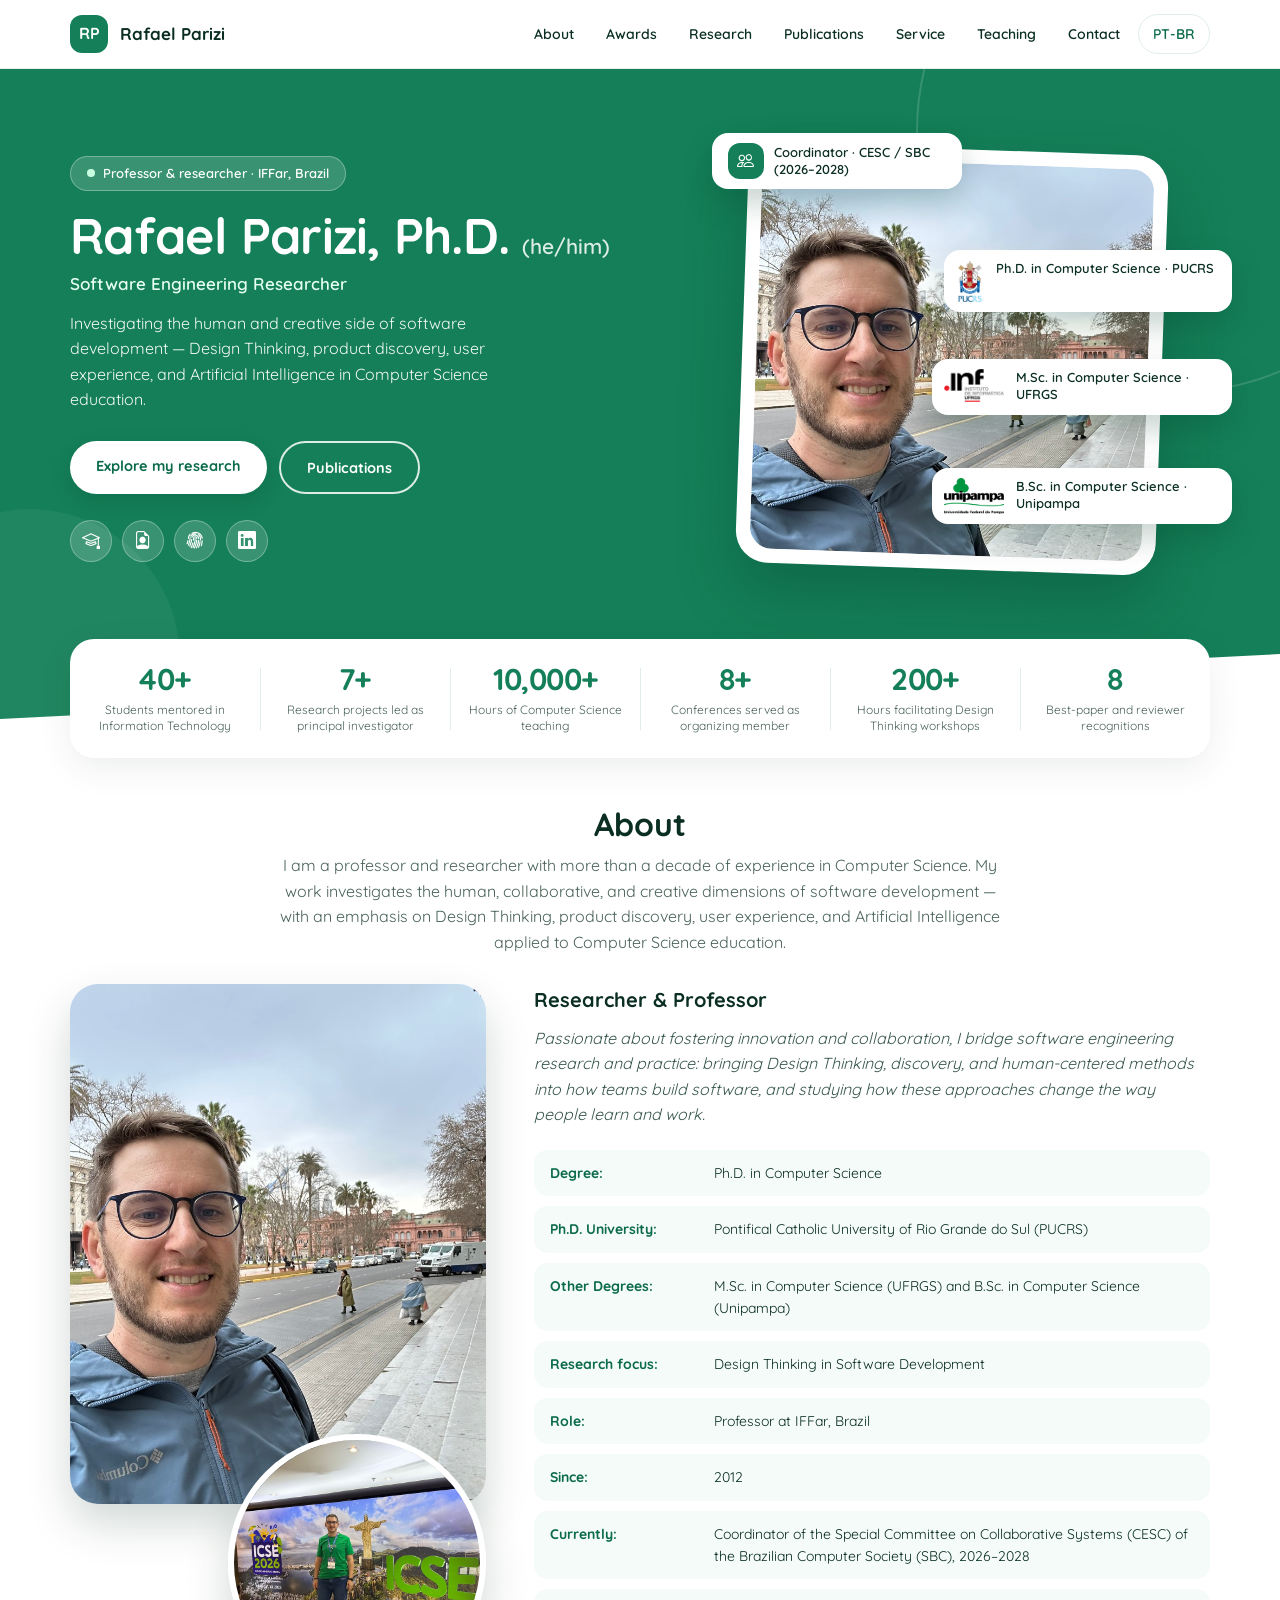
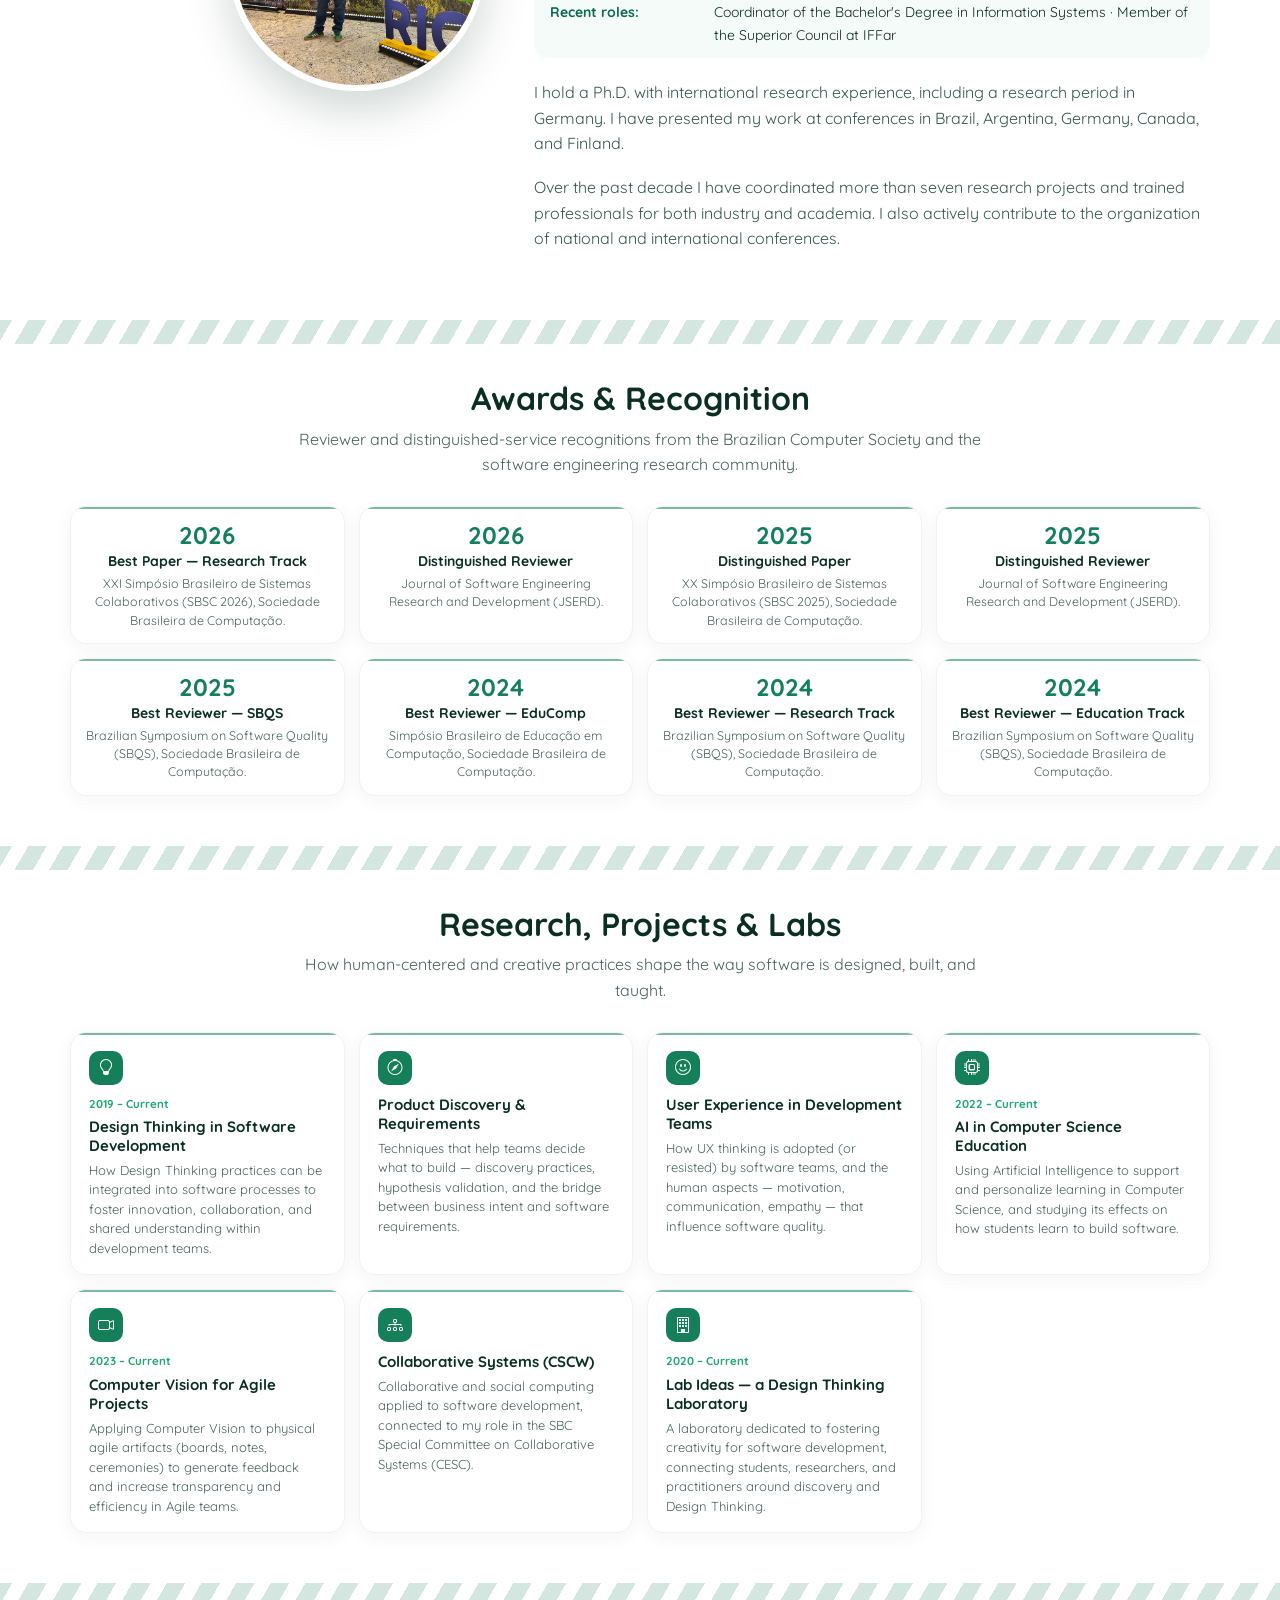
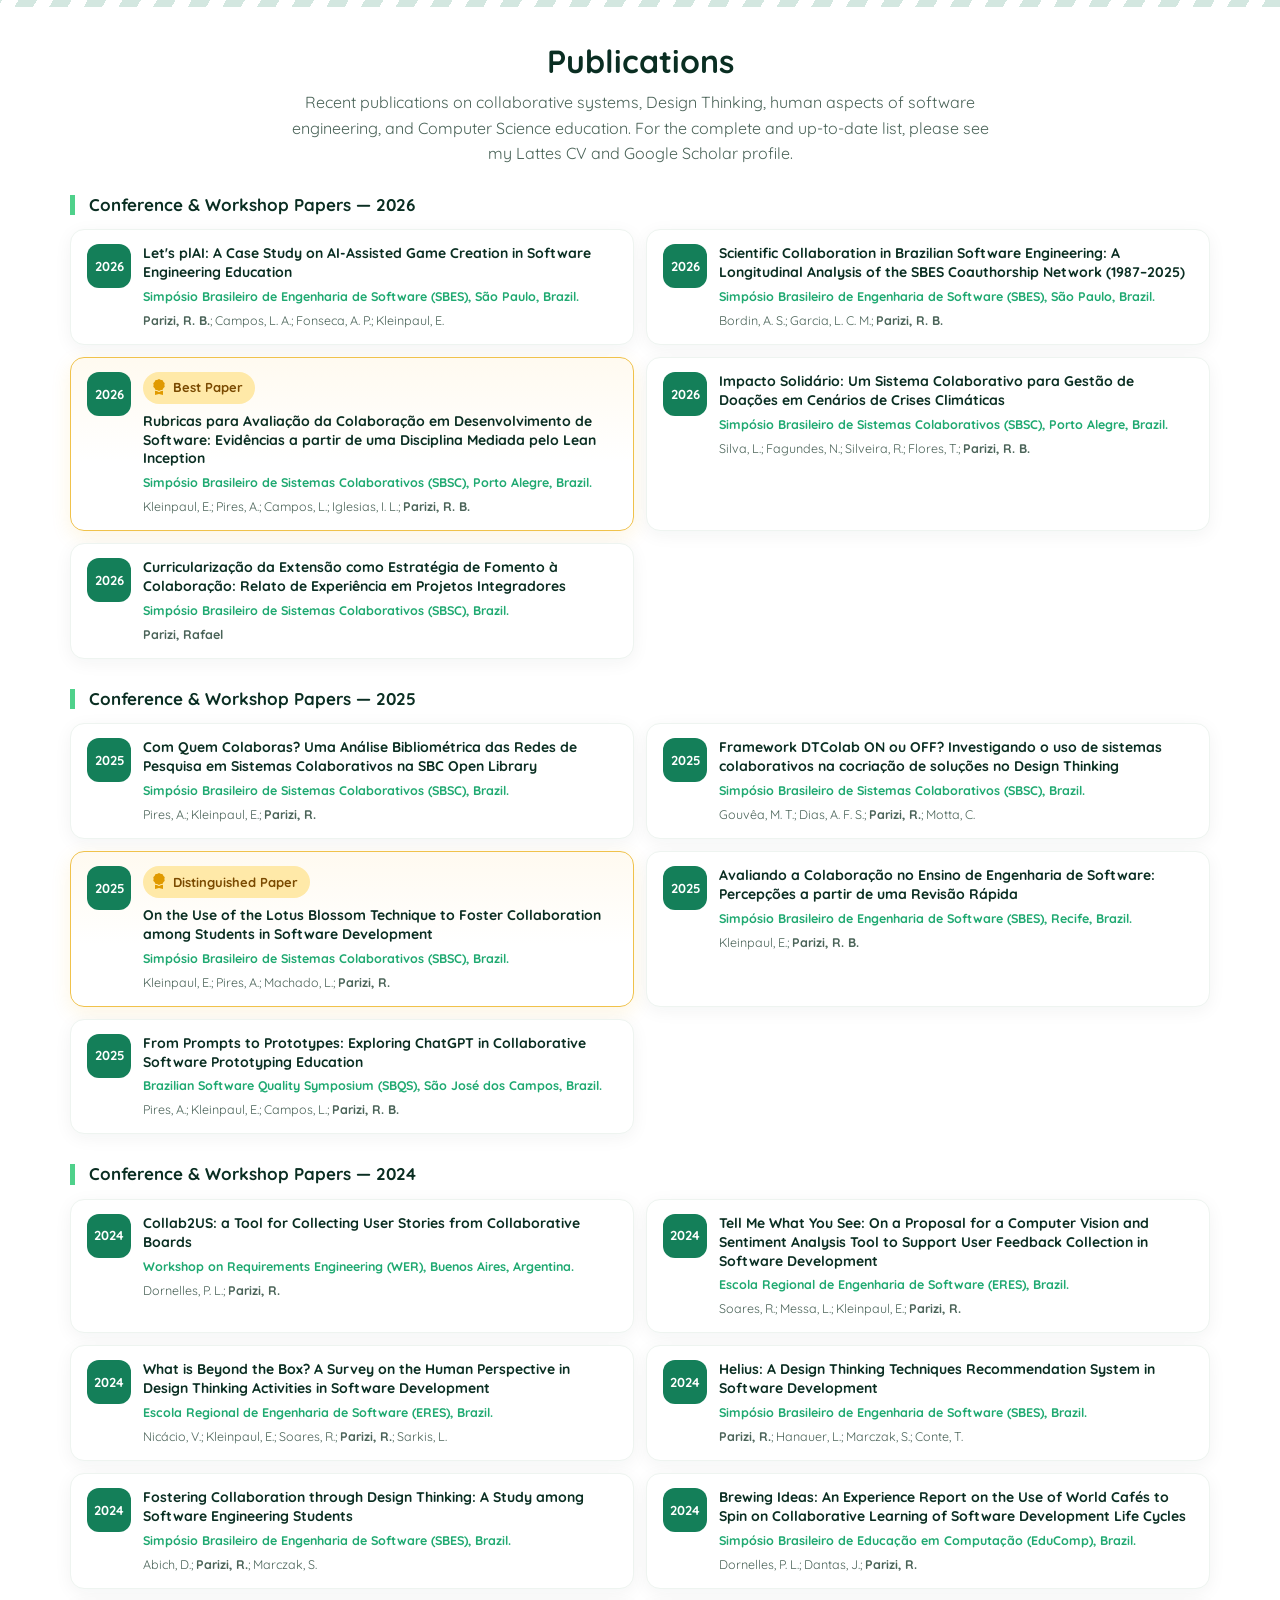
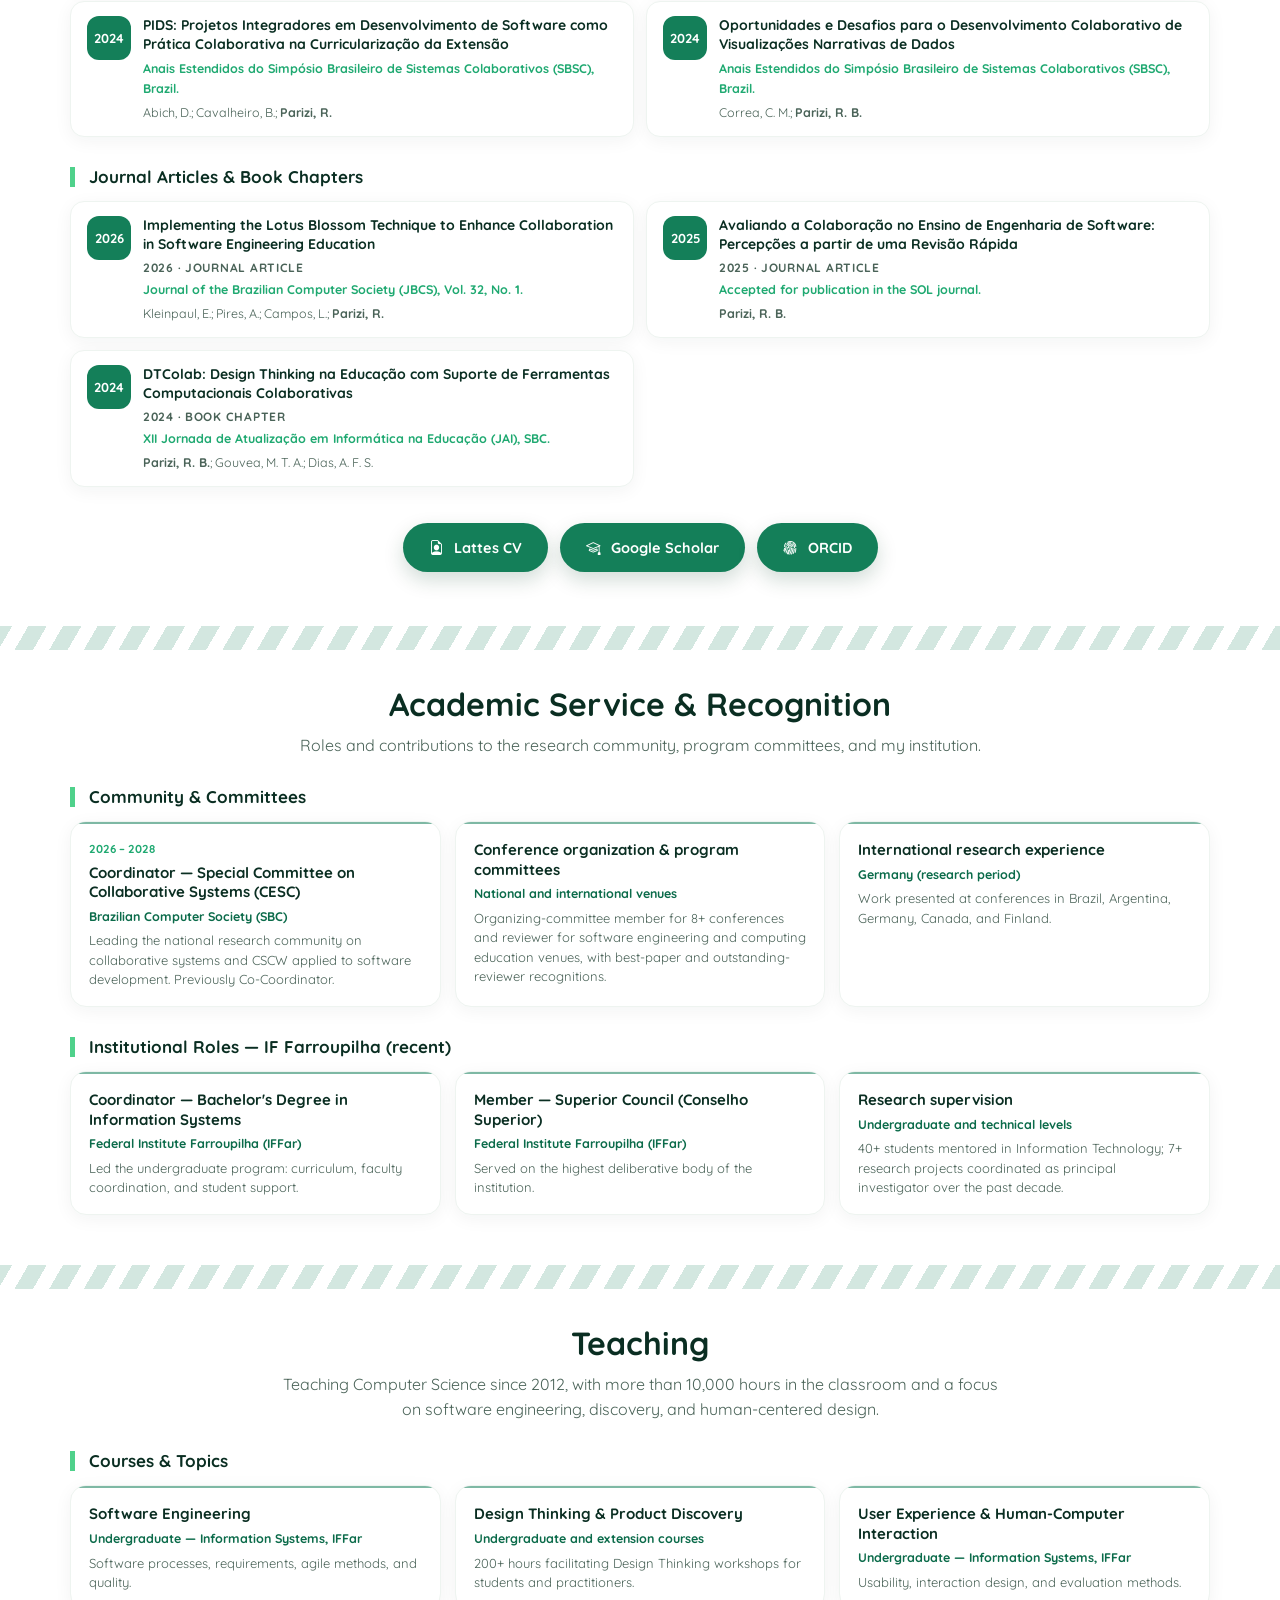
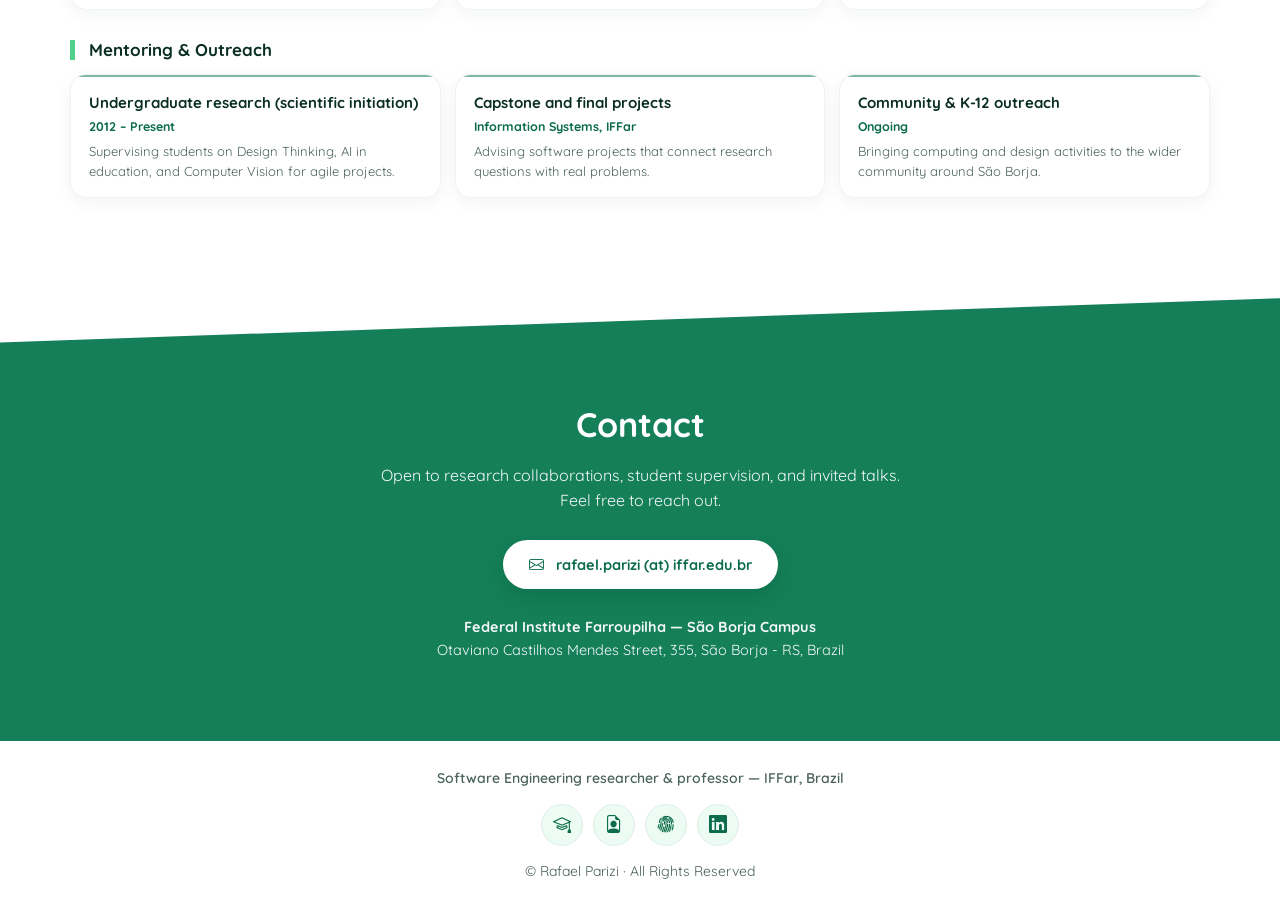
==== commit 21df2579: "Merge research/projects sections, add degree logos to hero, striped dividers, compact cards Co-Autho" ====
--- a/index.html
+++ b/index.html
@@ -12,7 +12,7 @@
   <link rel="preconnect" href="https://fonts.gstatic.com" crossorigin>
   <link href="https://fonts.googleapis.com/css2?family=Quicksand:wght@400;500;600;700&display=swap" rel="stylesheet">
   <link href="https://cdn.jsdelivr.net/npm/bootstrap-icons@1.11.3/font/bootstrap-icons.min.css" rel="stylesheet">
-  <link href="assets/css/site.css?v=16" rel="stylesheet">
+  <link href="assets/css/site.css?v=28" rel="stylesheet">
 </head>
 
 <body>
@@ -26,7 +26,6 @@
           <li><a href="#sobre" data-i18n="nav.about">About</a></li>
           <li><a href="#premios" data-i18n="nav.awards">Awards</a></li>
           <li><a href="#pesquisa" data-i18n="nav.research">Research</a></li>
-          <li><a href="#projetos" data-i18n="nav.projects">Projects</a></li>
           <li><a href="#publicacoes" data-i18n="nav.publications">Publications</a></li>
           <li><a href="#atuacao" data-i18n="nav.service">Service</a></li>
           <li><a href="#ensino" data-i18n="nav.teaching">Teaching</a></li>
@@ -69,8 +68,12 @@
           <div class="moldura"><img src="assets/img/profile-image-2.jpeg" alt="Rafael Parizi"></div>
           <div class="chip chip-a"><span class="ico"><i class="bi bi-people"></i></span><span
               data-i18n="v2.chip.cesc">Coordinator · CESC / SBC (2026–2028)</span></div>
-          <div class="chip chip-b"><span class="ico"><i class="bi bi-mortarboard"></i></span><span
+          <div class="chip chip-b"><span class="ico logo-ico"><img src="assets/img/pucrs.png" alt="PUCRS"></span><span
               data-i18n="v2.chip.phd">Ph.D. in Computer Science · PUCRS</span></div>
+          <div class="chip chip-d"><span class="ico logo-ico"><img src="assets/img/unipampa.png" alt="Unipampa"></span><span
+              data-i18n="v2.chip.bsc">B.Sc. in Computer Science · Unipampa</span></div>
+          <div class="chip chip-c"><span class="ico logo-ico"><img src="assets/img/ufrgs.png" alt="UFRGS"></span><span
+              data-i18n="v2.chip.msc">M.Sc. in Computer Science · UFRGS</span></div>
         </div>
       </div>
     </section>
@@ -179,12 +182,12 @@
     <section class="bloco" id="pesquisa">
       <div class="container">
         <div class="cabec">
-          <h2 data-i18n="research.title">Research</h2>
-          <p data-i18n="v2.research.lead">How human-centered and creative practices shape the way software is designed,
-            built, and taught.</p>
+          <h2 data-i18n="merged.title">Research, Projects &amp; Labs</h2>
+          <p data-i18n="v2.research.lead">How human-centered and creative practices shape the way software is designed, built, and taught.</p>
         </div>
         <div class="pilares">
           <article class="cartao"><span class="ico"><i class="bi bi-lightbulb"></i></span>
+            <span class="quando" data-i18n="projects.dt.when">2019 – Current</span>
             <h3 data-i18n="research.dt.h">Design Thinking in Software Development</h3>
             <p data-i18n="research.dt.p">How Design Thinking practices can be integrated into software processes to
               foster innovation, collaboration, and shared understanding within development teams.</p>
@@ -200,11 +203,13 @@
               aspects — motivation, communication, empathy — that influence software quality.</p>
           </article>
           <article class="cartao"><span class="ico"><i class="bi bi-cpu"></i></span>
+            <span class="quando" data-i18n="projects.ai.when">2022 – Current</span>
             <h3 data-i18n="research.ai.h">AI in Computer Science Education</h3>
             <p data-i18n="research.ai.p">Using Artificial Intelligence to support and personalize learning in Computer
               Science, and studying its effects on how students learn to build software.</p>
           </article>
           <article class="cartao"><span class="ico"><i class="bi bi-camera-video"></i></span>
+            <span class="quando" data-i18n="projects.cv.when">2023 – Current</span>
             <h3 data-i18n="research.cv.h">Computer Vision for Agile Projects</h3>
             <p data-i18n="research.cv.p">Applying Computer Vision to physical agile artifacts (boards, notes,
               ceremonies) to generate feedback and increase transparency and efficiency in Agile teams.</p>
@@ -214,35 +219,10 @@
             <p data-i18n="research.cscw.p">Collaborative and social computing applied to software development,
               connected to my role in the SBC Special Committee on Collaborative Systems (CESC).</p>
           </article>
-        </div>
-      </div>
-    </section>
-
-        <div class="faixa zig" aria-hidden="true"></div>
-
-    <!-- Projects -->
-    <section class="bloco" id="projetos">
-      <div class="container">
-        <div class="cabec">
-          <h2 data-i18n="projects.title">Projects &amp; Labs</h2>
-          <p data-i18n="projects.lead">Research projects and laboratories I currently coordinate, focused on innovative solutions in software engineering, education, and technology.</p>
-        </div>
-        <div class="pilares">
-          <article class="cartao"><span class="quando" data-i18n="projects.lab.when">2020 – Current</span>
+          <article class="cartao"><span class="ico"><i class="bi bi-building"></i></span>
+            <span class="quando" data-i18n="projects.lab.when">2020 – Current</span>
             <h3 data-i18n="projects.lab.h">Lab Ideas — a Design Thinking Laboratory</h3>
             <p data-i18n="projects.lab.p">A laboratory dedicated to fostering creativity for software development, connecting students, researchers, and practitioners around discovery and Design Thinking.</p>
-          </article>
-          <article class="cartao"><span class="quando" data-i18n="projects.dt.when">2019 – Current</span>
-            <h3 data-i18n="projects.dt.h">Design Thinking in Software Development</h3>
-            <p data-i18n="projects.dt.p">Investigating how Design Thinking can drive innovation and collaboration in software development, and how teams adopt these practices in real settings.</p>
-          </article>
-          <article class="cartao"><span class="quando" data-i18n="projects.ai.when">2022 – Current</span>
-            <h3 data-i18n="projects.ai.h">Artificial Intelligence in Computer Science Education</h3>
-            <p data-i18n="projects.ai.p">Exploring Artificial Intelligence to innovate and enhance learning in Computer Science education.</p>
-          </article>
-          <article class="cartao"><span class="quando" data-i18n="projects.cv.when">2023 – Current</span>
-            <h3 data-i18n="projects.cv.h">Computer Vision Applied to Agile Projects</h3>
-            <p data-i18n="projects.cv.p">Applying Computer Vision to enhance feedback and efficiency in Agile projects.</p>
           </article>
         </div>
       </div>
@@ -554,7 +534,7 @@
     </div>
   </footer>
 
-  <script src="assets/js/i18n.js?v=20261123"></script>
+  <script src="assets/js/i18n.js?v=20261124"></script>
   <script>
     document.querySelector('.btn-menu').addEventListener('click', function () {
       var m = document.querySelector('.menu'), o = m.classList.toggle('aberto');
--- a/assets/css/site.css
+++ b/assets/css/site.css
@@ -95,7 +95,15 @@
   display: grid; place-items: center; font-size: 17px; flex-shrink: 0;
 }
 .chip-a { top: -16px; left: -30px; }
-.chip-b { bottom: -22px; right: -20px; }
+.chip-b { top: 24%; right: -70px; }
+.chip-c { top: 50%; right: -70px; }
+.chip-d { top: 76%; right: -70px; }
+.chip .logo-ico { background: transparent; border: 0; padding: 0; border-radius: 0; width: 64px; height: 40px; align-self: flex-start; flex-shrink: 0; display: block; }
+.chip .logo-ico img { width: 100%; height: 100%; object-fit: contain; object-position: center top; flex-shrink: 0; border-radius: 0; aspect-ratio: auto; }
+.chip-b .logo-ico { width: 28px; height: 42px; }
+.chip-c .logo-ico { width: 60px; height: 36px; }
+.chip-d .logo-ico { width: 60px; height: 36px; }
+.chip:has(.logo-ico) { align-items: flex-start; gap: 12px; padding: 10px 18px 10px 12px; max-width: 300px; width: max-content; }
 
 /* ---------- Numbers ---------- */
 .numeros-wrap { margin-top: -80px; position: relative; z-index: 2; }
@@ -193,7 +201,7 @@
 
   .numeros { grid-template-columns: repeat(2, 1fr); }
   .numero:nth-child(odd)::before { display: none; }
-  .chip-a { left: -8px; } .chip-b { right: -8px; }
+  .chip-a { left: -8px; } .chip-b, .chip-c, .chip-d { right: -10px; }
 }
 
 /* ---------- Full-site additions ---------- */
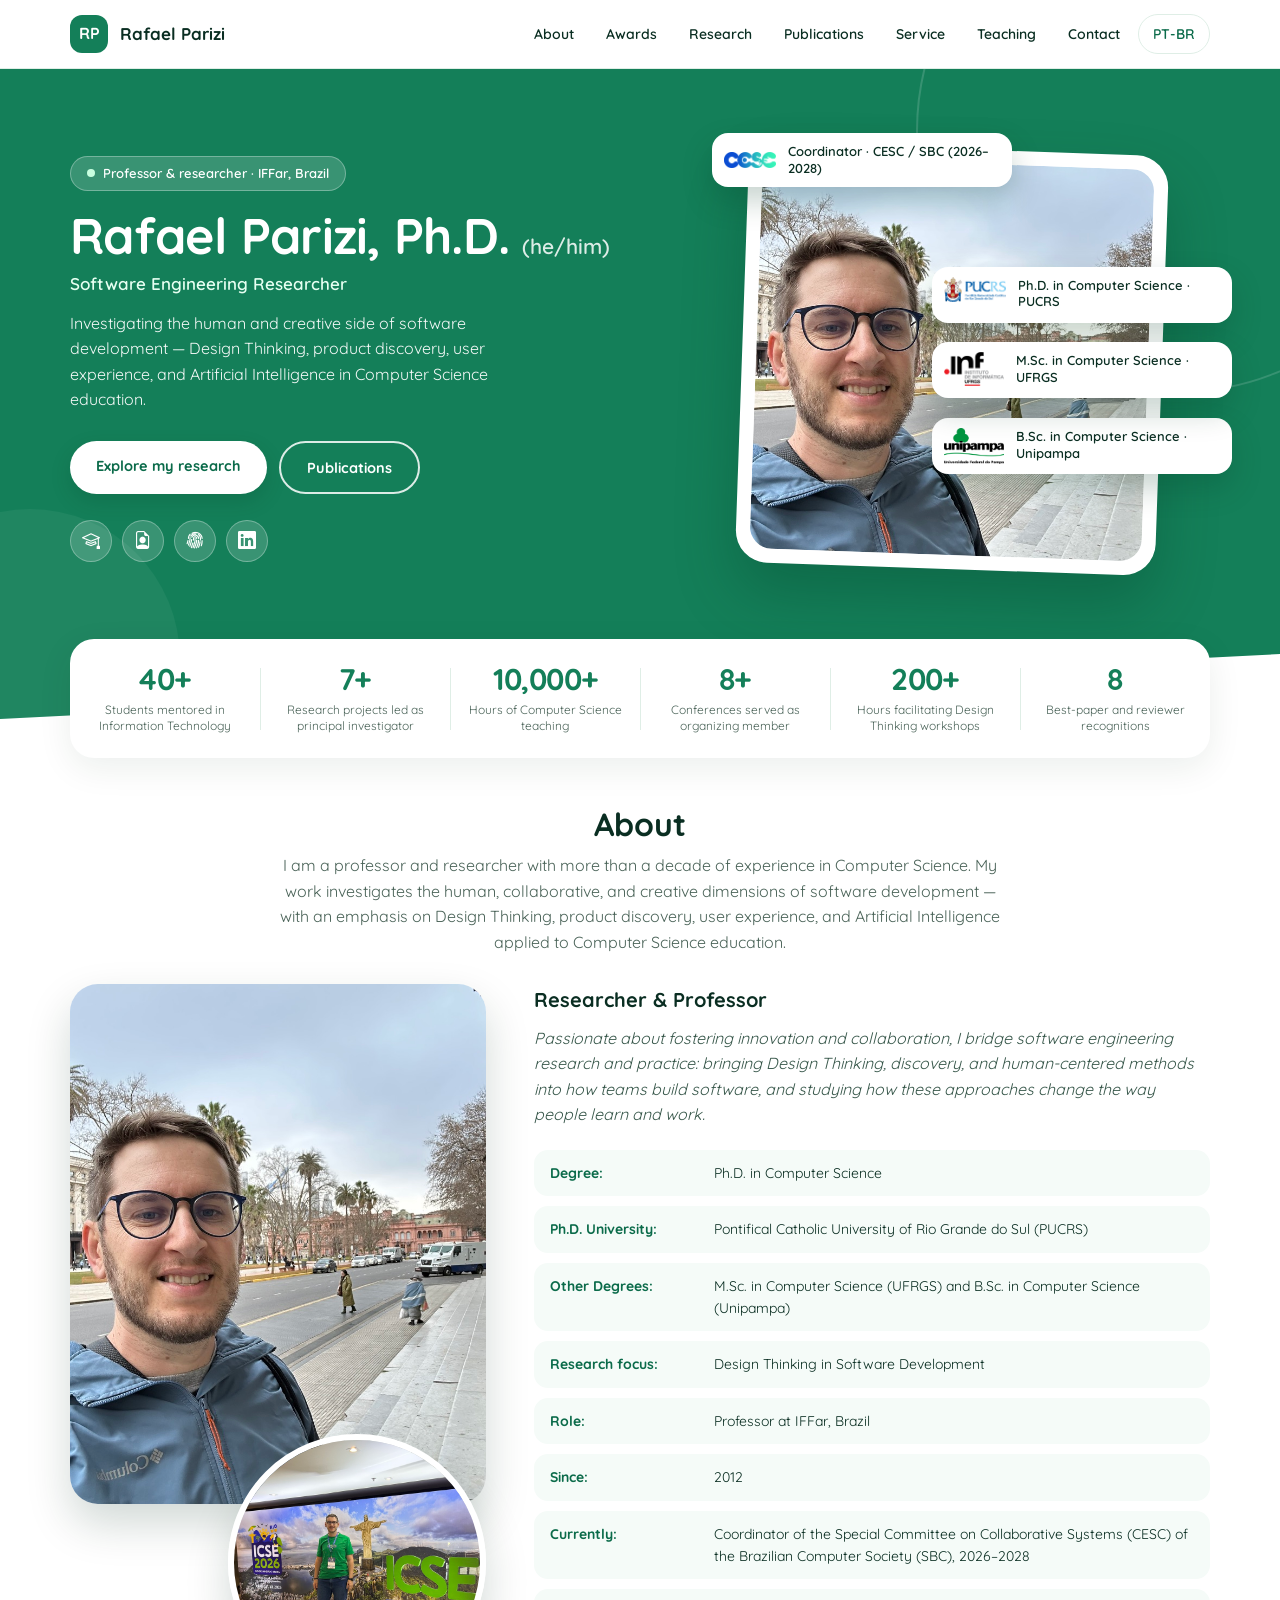
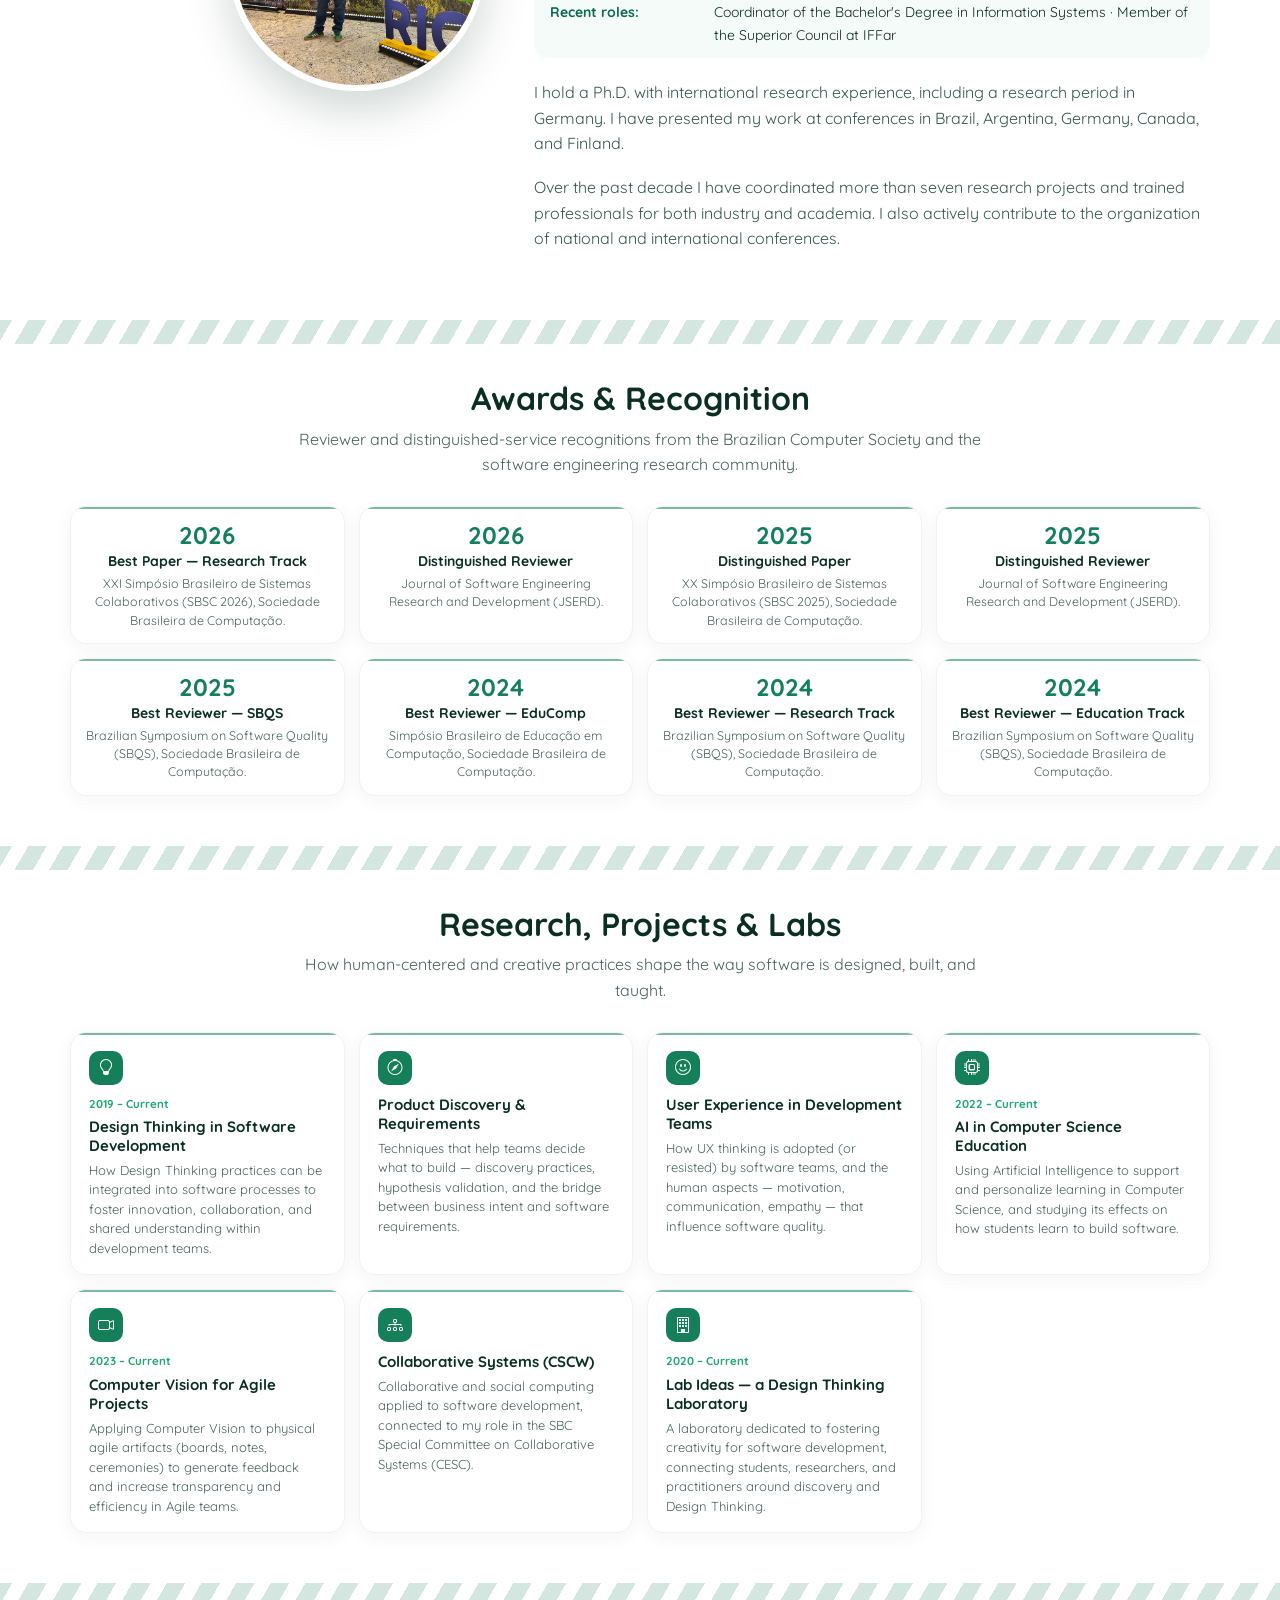
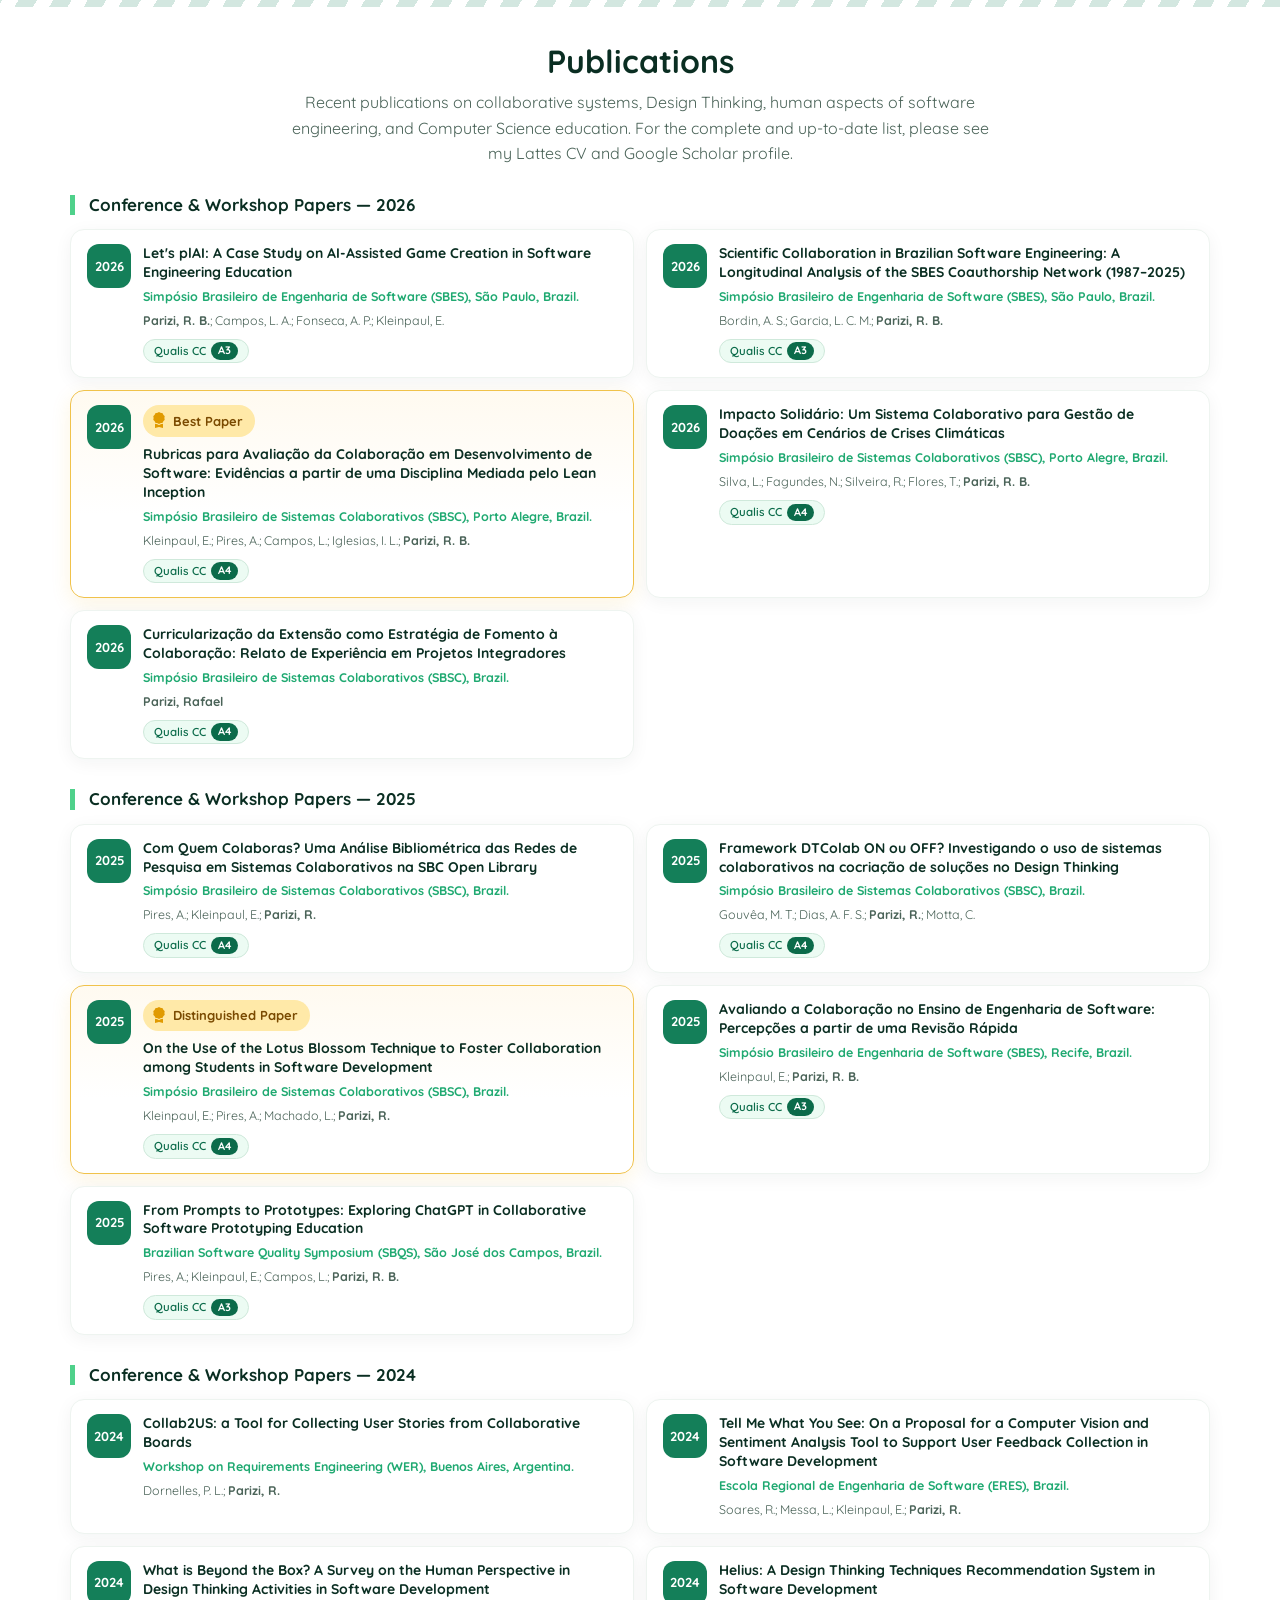
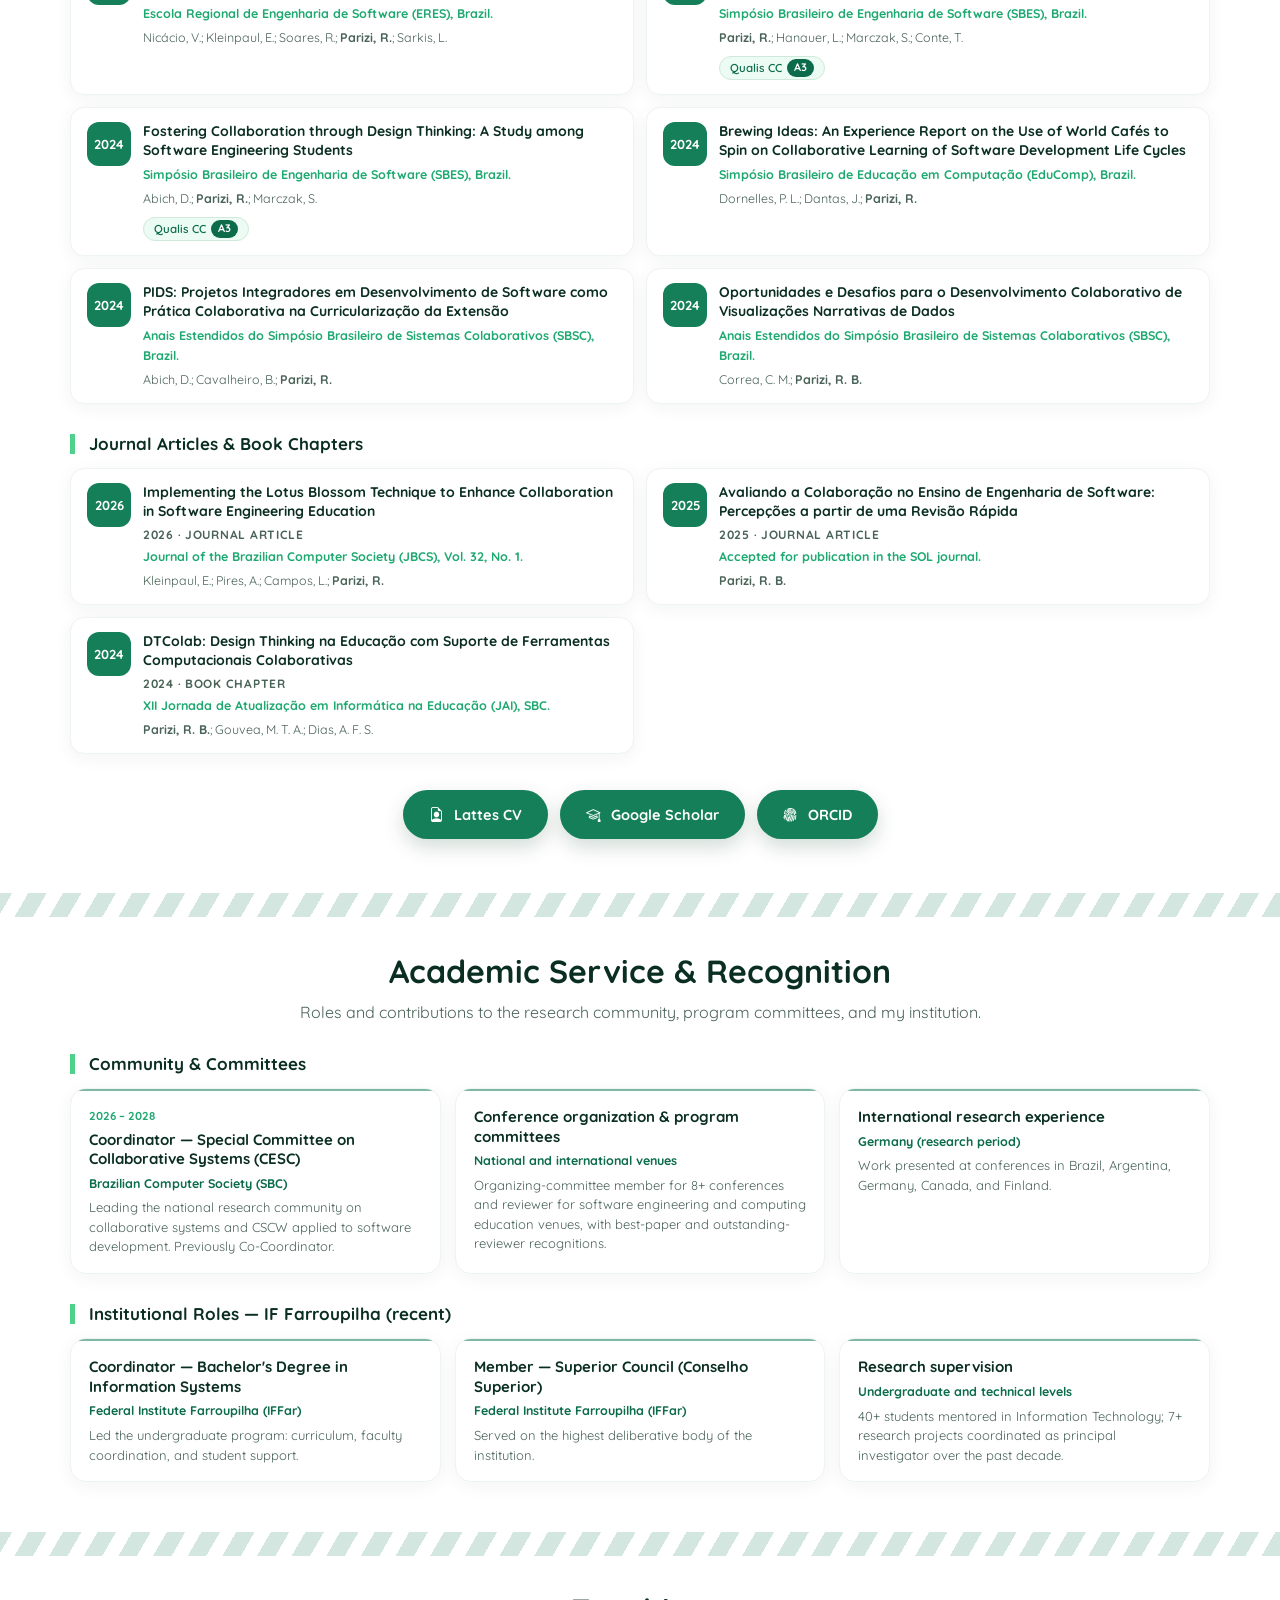
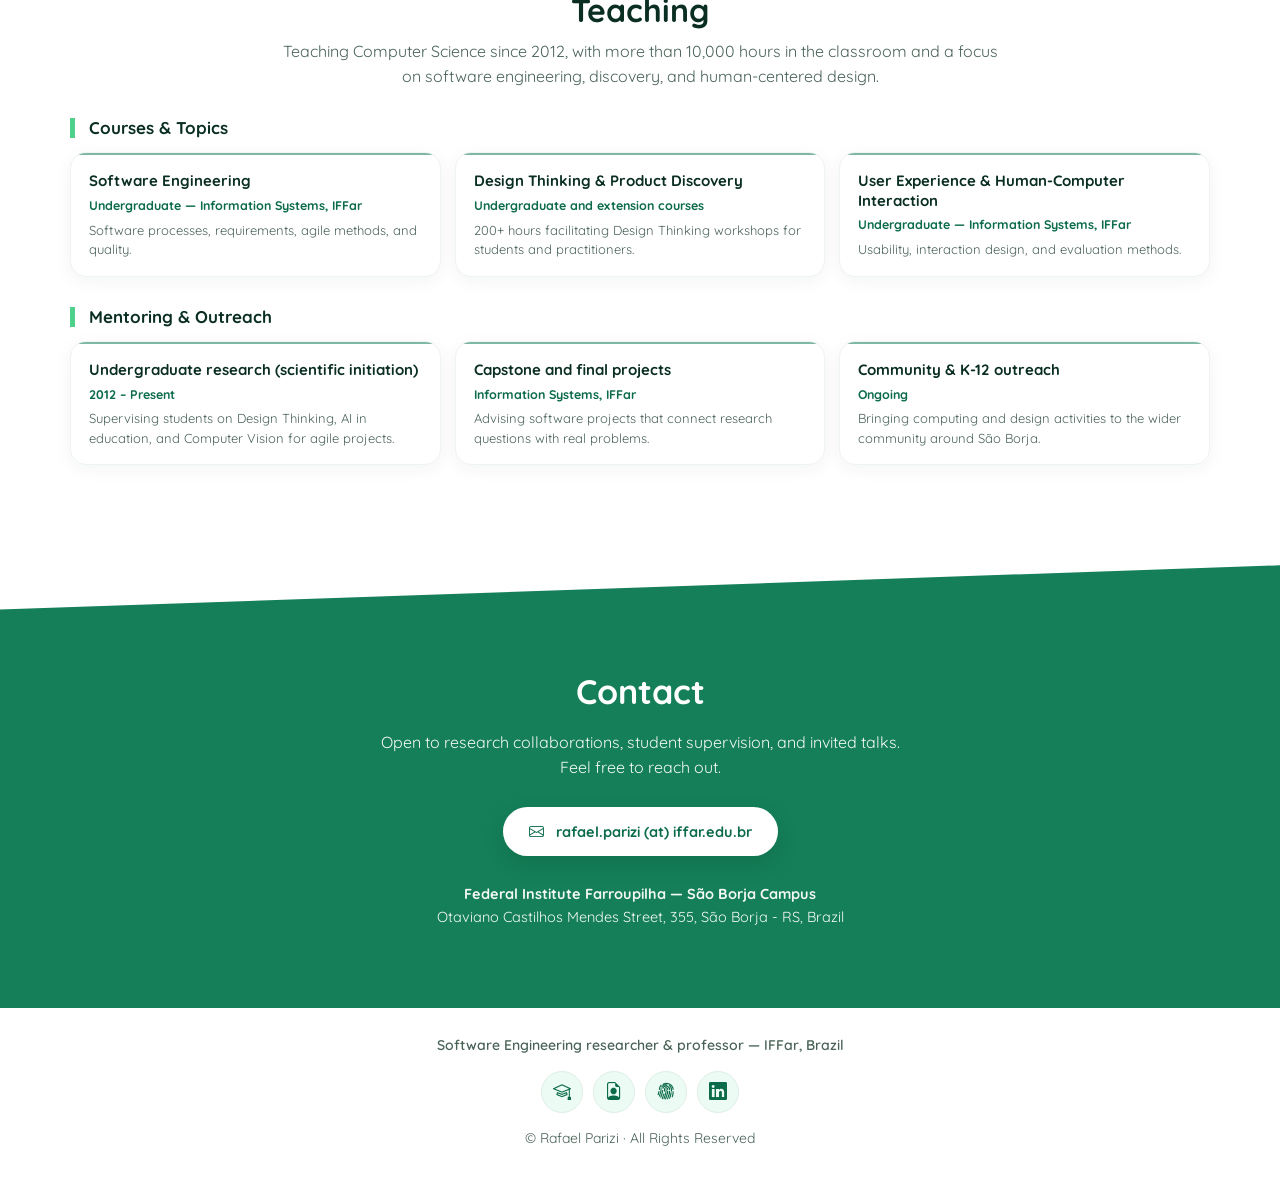
==== commit f19fd171: "Add CESC logo, new PUCRS logo, Qualis badges, mobile layout for education chips Co-Authored-By: Clau" ====
--- a/index.html
+++ b/index.html
@@ -12,7 +12,7 @@
   <link rel="preconnect" href="https://fonts.gstatic.com" crossorigin>
   <link href="https://fonts.googleapis.com/css2?family=Quicksand:wght@400;500;600;700&display=swap" rel="stylesheet">
   <link href="https://cdn.jsdelivr.net/npm/bootstrap-icons@1.11.3/font/bootstrap-icons.min.css" rel="stylesheet">
-  <link href="assets/css/site.css?v=28" rel="stylesheet">
+  <link href="assets/css/site.css?v=35" rel="stylesheet">
 </head>
 
 <body>
@@ -66,9 +66,9 @@
 
         <div class="retrato">
           <div class="moldura"><img src="assets/img/profile-image-2.jpeg" alt="Rafael Parizi"></div>
-          <div class="chip chip-a"><span class="ico"><i class="bi bi-people"></i></span><span
+          <div class="chip chip-a"><span class="ico logo-ico"><img src="assets/img/cesc.png" alt="CESC"></span><span
               data-i18n="v2.chip.cesc">Coordinator · CESC / SBC (2026–2028)</span></div>
-          <div class="chip chip-b"><span class="ico logo-ico"><img src="assets/img/pucrs.png" alt="PUCRS"></span><span
+          <div class="chip chip-b"><span class="ico logo-ico"><img src="assets/img/pucrs.png?v=2" alt="PUCRS"></span><span
               data-i18n="v2.chip.phd">Ph.D. in Computer Science · PUCRS</span></div>
           <div class="chip chip-d"><span class="ico logo-ico"><img src="assets/img/unipampa.png" alt="Unipampa"></span><span
               data-i18n="v2.chip.bsc">B.Sc. in Computer Science · Unipampa</span></div>
@@ -244,6 +244,7 @@
               <h3><a href="https://doi.org/10.5753/sbes.2026.26666" target="_blank" rel="noopener">Let's plAI: A Case Study on AI-Assisted Game Creation in Software Engineering Education</a></h3>
               <p class="local" data-i18n="pub.i14.venue">Simpósio Brasileiro de Engenharia de Software (SBES), São Paulo, Brazil.</p>
               <p class="autores"><strong>Parizi, R. B.</strong>; Campos, L. A.; Fonseca, A. P.; Kleinpaul, E.</p>
+              <p class="selos"><span class="qualis" title="Qualis CC 2021–2024: A3 · 2025–2028: A3 (estimated by H5)">Qualis CC <b>A3</b></span></p>
             </div>
           </article>
           <article class="pub"><span class="ano">2026</span>
@@ -251,6 +252,7 @@
               <h3><a href="https://doi.org/10.5753/sbes.2026.29651" target="_blank" rel="noopener">Scientific Collaboration in Brazilian Software Engineering: A Longitudinal Analysis of the SBES Coauthorship Network (1987–2025)</a></h3>
               <p class="local" data-i18n="pub.i15.venue">Simpósio Brasileiro de Engenharia de Software (SBES), São Paulo, Brazil.</p>
               <p class="autores">Bordin, A. S.; Garcia, L. C. M.; <strong>Parizi, R. B.</strong></p>
+              <p class="selos"><span class="qualis" title="Qualis CC 2021–2024: A3 · 2025–2028: A3 (estimated by H5)">Qualis CC <b>A3</b></span></p>
             </div>
           </article>
           <article class="pub destaque-pub"><span class="ano">2026</span>
@@ -259,6 +261,7 @@
               <h3><a href="https://doi.org/10.5753/sbsc.2026.20441" target="_blank" rel="noopener">Rubricas para Avaliação da Colaboração em Desenvolvimento de Software: Evidências a partir de uma Disciplina Mediada pelo Lean Inception</a></h3>
               <p class="local" data-i18n="pub.i11.venue">Simpósio Brasileiro de Sistemas Colaborativos (SBSC), Porto Alegre, Brazil.</p>
               <p class="autores">Kleinpaul, E.; Pires, A.; Campos, L.; Iglesias, I. L.; <strong>Parizi, R. B.</strong></p>
+              <p class="selos"><span class="qualis" title="Qualis CC 2021–2024: A4 (induced)">Qualis CC <b>A4</b></span></p>
             </div>
           </article>
           <article class="pub"><span class="ano">2026</span>
@@ -266,6 +269,7 @@
               <h3><a href="https://doi.org/10.5753/sbsc.2026.20266" target="_blank" rel="noopener">Impacto Solidário: Um Sistema Colaborativo para Gestão de Doações em Cenários de Crises Climáticas</a></h3>
               <p class="local" data-i18n="pub.i12.venue">Simpósio Brasileiro de Sistemas Colaborativos (SBSC), Porto Alegre, Brazil.</p>
               <p class="autores">Silva, L.; Fagundes, N.; Silveira, R.; Flores, T.; <strong>Parizi, R. B.</strong></p>
+              <p class="selos"><span class="qualis" title="Qualis CC 2021–2024: A4 (induced)">Qualis CC <b>A4</b></span></p>
             </div>
           </article>
           <article class="pub"><span class="ano">2026</span>
@@ -273,6 +277,7 @@
               <h3><a href="https://doi.org/10.5753/sbsc.2026.20283" target="_blank" rel="noopener">Curricularização da Extensão como Estratégia de Fomento à Colaboração: Relato de Experiência em Projetos Integradores</a></h3>
               <p class="local" data-i18n="pub.i13.venue">Simpósio Brasileiro de Sistemas Colaborativos (SBSC), Brazil.</p>
               <p class="autores"><strong>Parizi, Rafael</strong></p>
+              <p class="selos"><span class="qualis" title="Qualis CC 2021–2024: A4 (induced)">Qualis CC <b>A4</b></span></p>
             </div>
           </article>
         </div>
@@ -283,6 +288,7 @@
               <h3><a href="https://doi.org/10.5753/sbsc.2025.6891" target="_blank" rel="noopener">Com Quem Colaboras? Uma Análise Bibliométrica das Redes de Pesquisa em Sistemas Colaborativos na SBC Open Library</a></h3>
               <p class="local" data-i18n="pub.i6.venue">Simpósio Brasileiro de Sistemas Colaborativos (SBSC), Brazil.</p>
               <p class="autores">Pires, A.; Kleinpaul, E.; <strong>Parizi, R.</strong></p>
+              <p class="selos"><span class="qualis" title="Qualis CC 2021–2024: A4 (induced)">Qualis CC <b>A4</b></span></p>
             </div>
           </article>
           <article class="pub"><span class="ano">2025</span>
@@ -290,6 +296,7 @@
               <h3><a href="https://doi.org/10.5753/sbsc.2025.8591" target="_blank" rel="noopener">Framework DTColab ON ou OFF? Investigando o uso de sistemas colaborativos na cocriação de soluções no Design Thinking</a></h3>
               <p class="local" data-i18n="pub.i7.venue">Simpósio Brasileiro de Sistemas Colaborativos (SBSC), Brazil.</p>
               <p class="autores">Gouvêa, M. T.; Dias, A. F. S.; <strong>Parizi, R.</strong>; Motta, C.</p>
+              <p class="selos"><span class="qualis" title="Qualis CC 2021–2024: A4 (induced)">Qualis CC <b>A4</b></span></p>
             </div>
           </article>
           <article class="pub destaque-pub"><span class="ano">2025</span>
@@ -298,6 +305,7 @@
               <h3><a href="https://doi.org/10.5753/sbsc.2025.6892" target="_blank" rel="noopener">On the Use of the Lotus Blossom Technique to Foster Collaboration among Students in Software Development</a></h3>
               <p class="local" data-i18n="pub.i8.venue">Simpósio Brasileiro de Sistemas Colaborativos (SBSC), Brazil.</p>
               <p class="autores">Kleinpaul, E.; Pires, A.; Machado, L.; <strong>Parizi, R.</strong></p>
+              <p class="selos"><span class="qualis" title="Qualis CC 2021–2024: A4 (induced)">Qualis CC <b>A4</b></span></p>
             </div>
           </article>
           <article class="pub"><span class="ano">2025</span>
@@ -305,6 +313,7 @@
               <h3>Avaliando a Colaboração no Ensino de Engenharia de Software: Percepções a partir de uma Revisão Rápida</h3>
               <p class="local" data-i18n="pub.i9.venue">Simpósio Brasileiro de Engenharia de Software (SBES), Recife, Brazil.</p>
               <p class="autores">Kleinpaul, E.; <strong>Parizi, R. B.</strong></p>
+              <p class="selos"><span class="qualis" title="Qualis CC 2021–2024: A3 · 2025–2028: A3 (estimated by H5)">Qualis CC <b>A3</b></span></p>
             </div>
           </article>
           <article class="pub"><span class="ano">2025</span>
@@ -312,6 +321,7 @@
               <h3><a href="https://doi.org/10.5753/sbqs.2025.13937" target="_blank" rel="noopener">From Prompts to Prototypes: Exploring ChatGPT in Collaborative Software Prototyping Education</a></h3>
               <p class="local" data-i18n="pub.i10.venue">Brazilian Software Quality Symposium (SBQS), São José dos Campos, Brazil.</p>
               <p class="autores">Pires, A.; Kleinpaul, E.; Campos, L.; <strong>Parizi, R. B.</strong></p>
+              <p class="selos"><span class="qualis" title="Qualis CC 2021–2024: A3 · 2025–2028: A5">Qualis CC <b>A3</b></span></p>
             </div>
           </article>
         </div>
@@ -343,6 +353,7 @@
               <h3><a href="https://doi.org/10.5753/sbes.2024.3600" target="_blank" rel="noopener">Helius: A Design Thinking Techniques Recommendation System in Software Development</a></h3>
               <p class="local" data-i18n="pub.i18.venue">Simpósio Brasileiro de Engenharia de Software (SBES), Brazil.</p>
               <p class="autores"><strong>Parizi, R.</strong>; Hanauer, L.; Marczak, S.; Conte, T.</p>
+              <p class="selos"><span class="qualis" title="Qualis CC 2021–2024: A3 · 2025–2028: A3 (estimated by H5)">Qualis CC <b>A3</b></span></p>
             </div>
           </article>
           <article class="pub"><span class="ano">2024</span>
@@ -350,6 +361,7 @@
               <h3><a href="https://doi.org/10.5753/sbes.2024.3544" target="_blank" rel="noopener">Fostering Collaboration through Design Thinking: A Study among Software Engineering Students</a></h3>
               <p class="local" data-i18n="pub.i17.venue">Simpósio Brasileiro de Engenharia de Software (SBES), Brazil.</p>
               <p class="autores">Abich, D.; <strong>Parizi, R.</strong>; Marczak, S.</p>
+              <p class="selos"><span class="qualis" title="Qualis CC 2021–2024: A3 · 2025–2028: A3 (estimated by H5)">Qualis CC <b>A3</b></span></p>
             </div>
           </article>
           <article class="pub"><span class="ano">2024</span>
--- a/assets/css/site.css
+++ b/assets/css/site.css
@@ -95,14 +95,16 @@
   display: grid; place-items: center; font-size: 17px; flex-shrink: 0;
 }
 .chip-a { top: -16px; left: -30px; }
-.chip-b { top: 24%; right: -70px; }
-.chip-c { top: 50%; right: -70px; }
-.chip-d { top: 76%; right: -70px; }
+.chip-b { top: 28%; right: -70px; }
+.chip-c { top: 46%; right: -70px; }
+.chip-d { top: 64%; right: -70px; }
 .chip .logo-ico { background: transparent; border: 0; padding: 0; border-radius: 0; width: 64px; height: 40px; align-self: flex-start; flex-shrink: 0; display: block; }
 .chip .logo-ico img { width: 100%; height: 100%; object-fit: contain; object-position: center top; flex-shrink: 0; border-radius: 0; aspect-ratio: auto; }
-.chip-b .logo-ico { width: 28px; height: 42px; }
+.chip-b .logo-ico { width: 62px; height: 36px; }
 .chip-c .logo-ico { width: 60px; height: 36px; }
 .chip-d .logo-ico { width: 60px; height: 36px; }
+.chip-a .logo-ico { width: 52px; height: 30px; align-self: center; }
+.chip-a .logo-ico img { object-position: center; }
 .chip:has(.logo-ico) { align-items: flex-start; gap: 12px; padding: 10px 18px 10px 12px; max-width: 300px; width: max-content; }
 
 /* ---------- Numbers ---------- */
@@ -286,3 +288,23 @@
 .pub h3 a::after { content: ""; position: absolute; inset: 0; border-radius: inherit; }
 .pub:has(h3 a):hover { border-color: var(--verde); box-shadow: 0 8px 24px rgba(5, 45, 30, .10); }
 .pub:has(h3 a):hover h3 a { color: var(--azul); }
+
+.pub .selos { margin: 8px 0 0; }
+.qualis {
+  display: inline-flex; align-items: center; gap: 5px; padding: 2px 10px; border-radius: 99px;
+  background: var(--claro); border: 1px solid #cfe9db; color: var(--azul); font-size: 11.5px; font-weight: 600; cursor: help;
+}
+.qualis b { background: var(--azul); color: #fff; border-radius: 99px; padding: 0 7px; font-size: 11px; }
+
+/* ---------- Mobile: education chips below the photo ---------- */
+@media (max-width: 960px) {
+  .retrato { width: min(380px, 100%); display: flex; flex-direction: column; gap: 10px; }
+  .retrato .moldura { margin-bottom: 8px; }
+  .retrato .chip, .retrato .chip:has(.logo-ico) {
+    position: static; inset: auto; width: 100%; max-width: none; box-shadow: 0 6px 18px rgba(0, 40, 25, .18);
+    align-items: center; font-size: 13.5px;
+  }
+  .retrato .chip .logo-ico { align-self: center; }
+  .retrato .chip .ico:not(.logo-ico) { flex-shrink: 0; }
+  .retrato .moldura { order: 0; } .chip-a { order: 1; } .chip-b { order: 2; } .chip-c { order: 3; } .chip-d { order: 4; }
+}
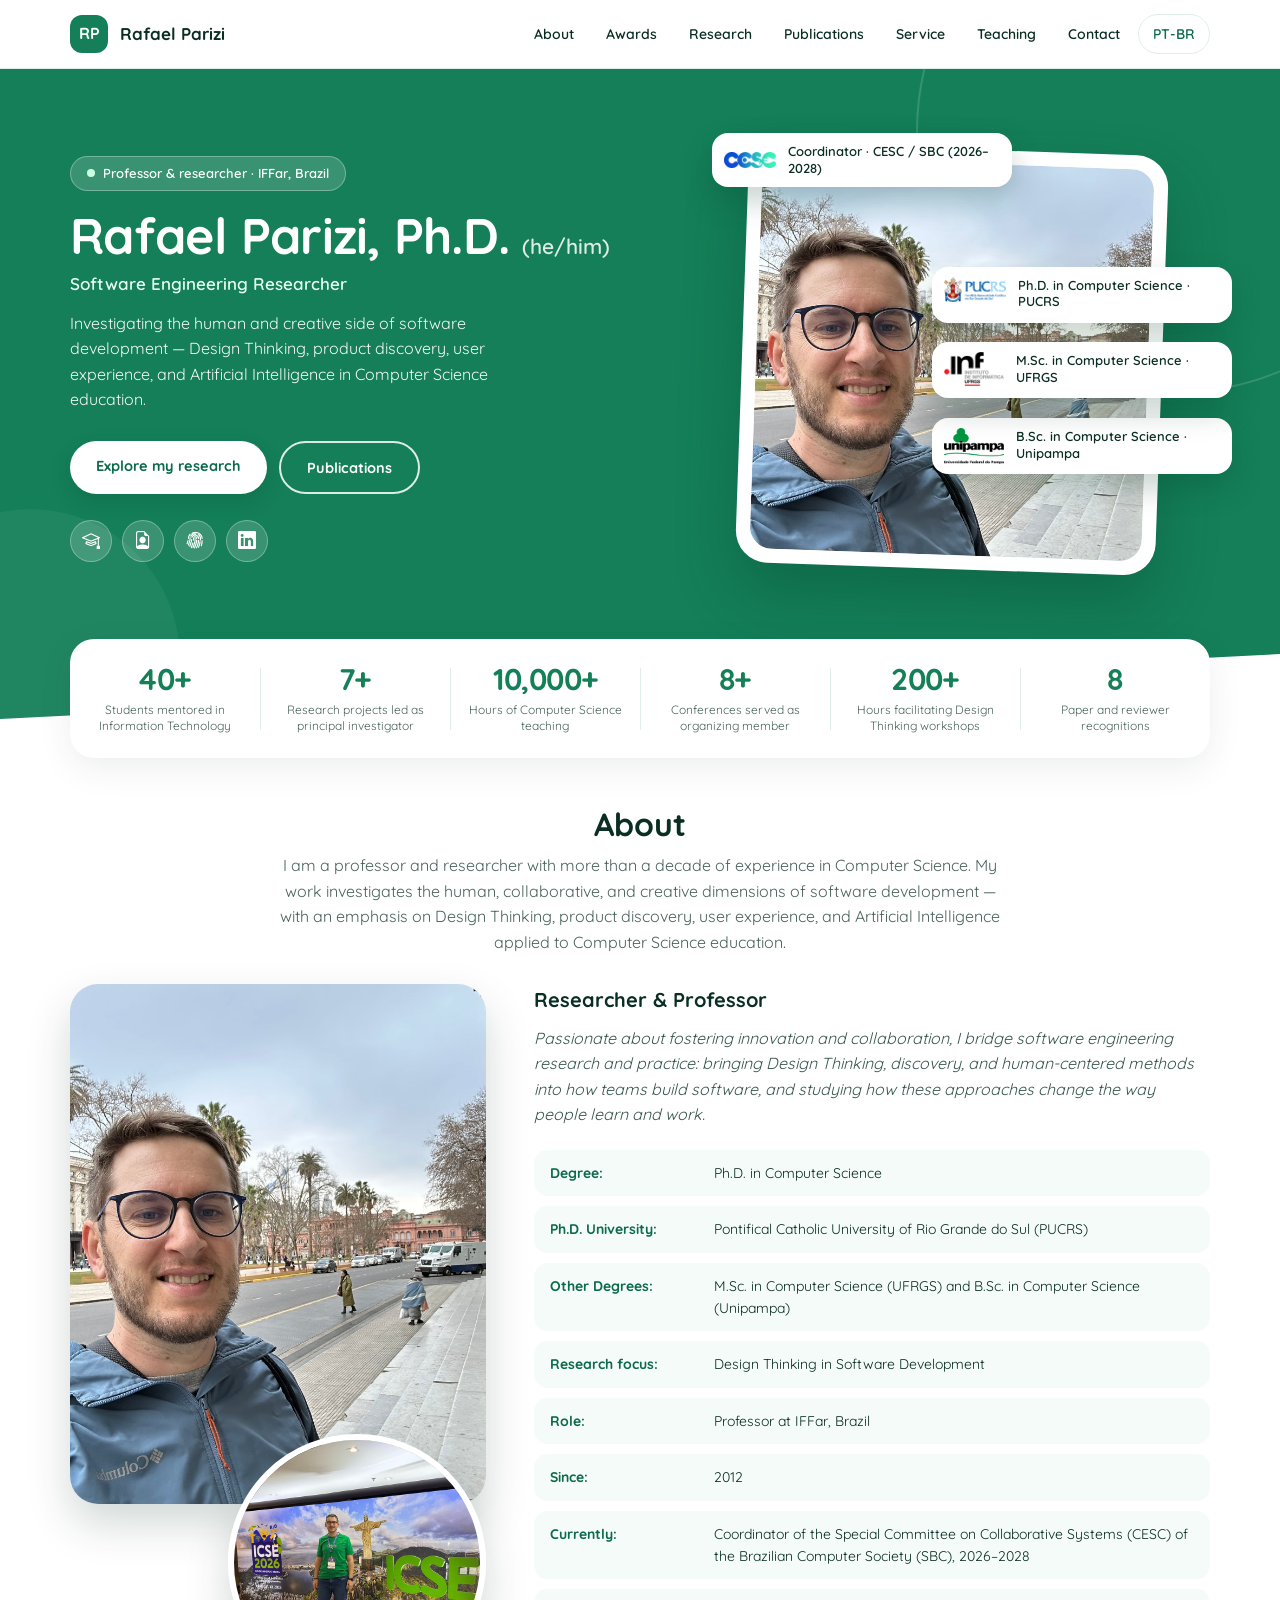
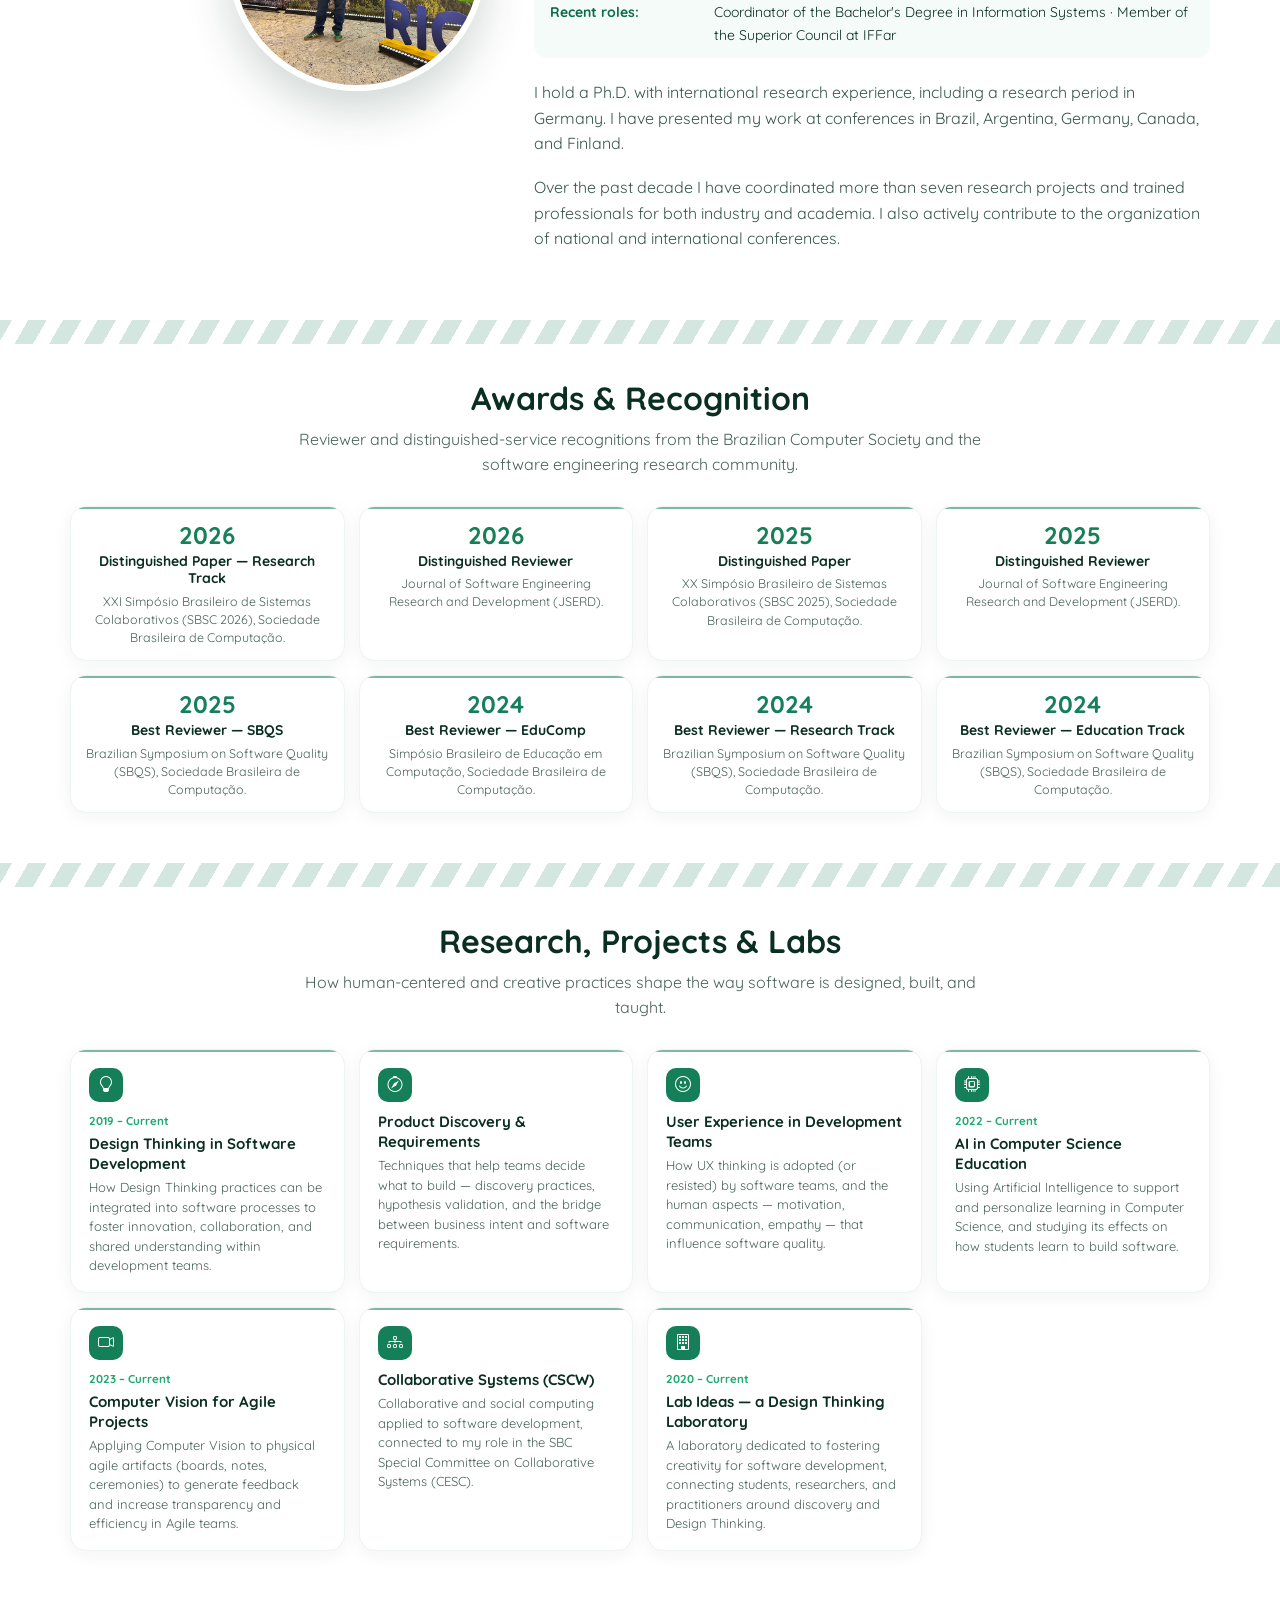
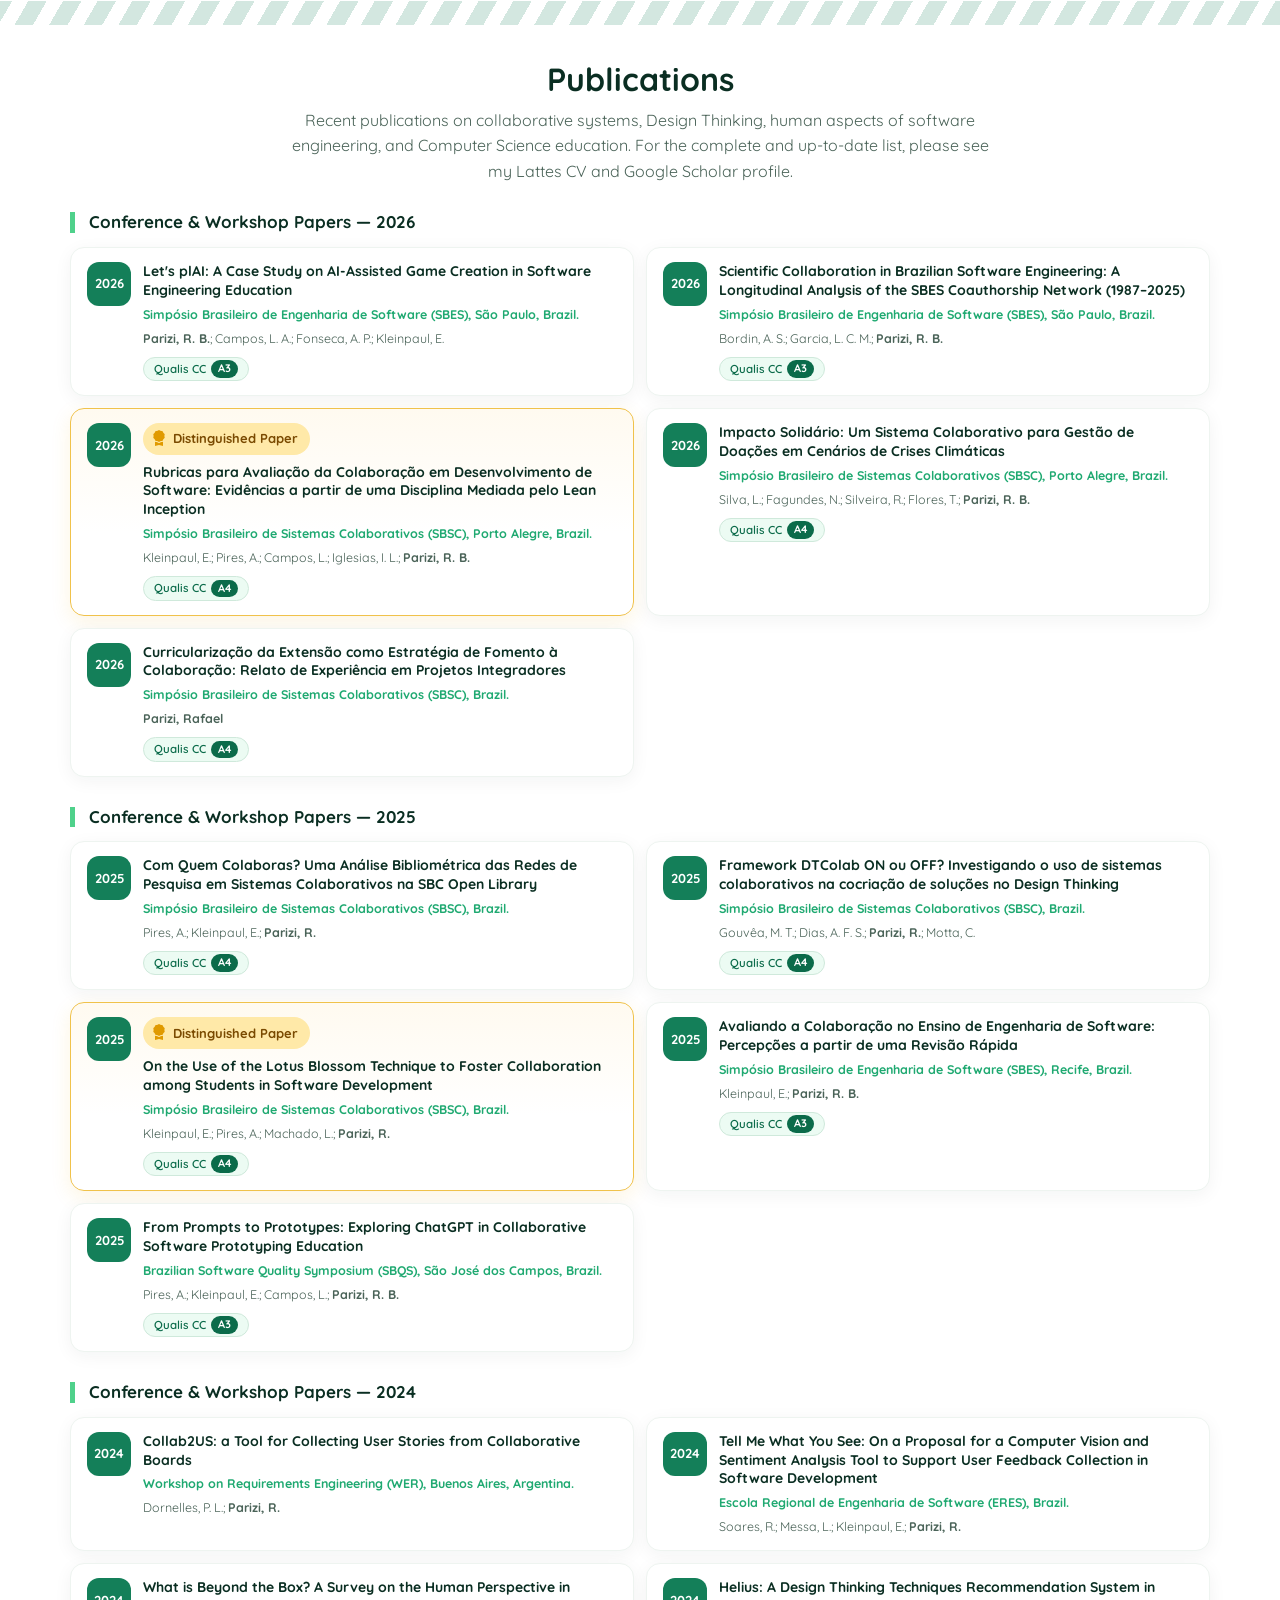
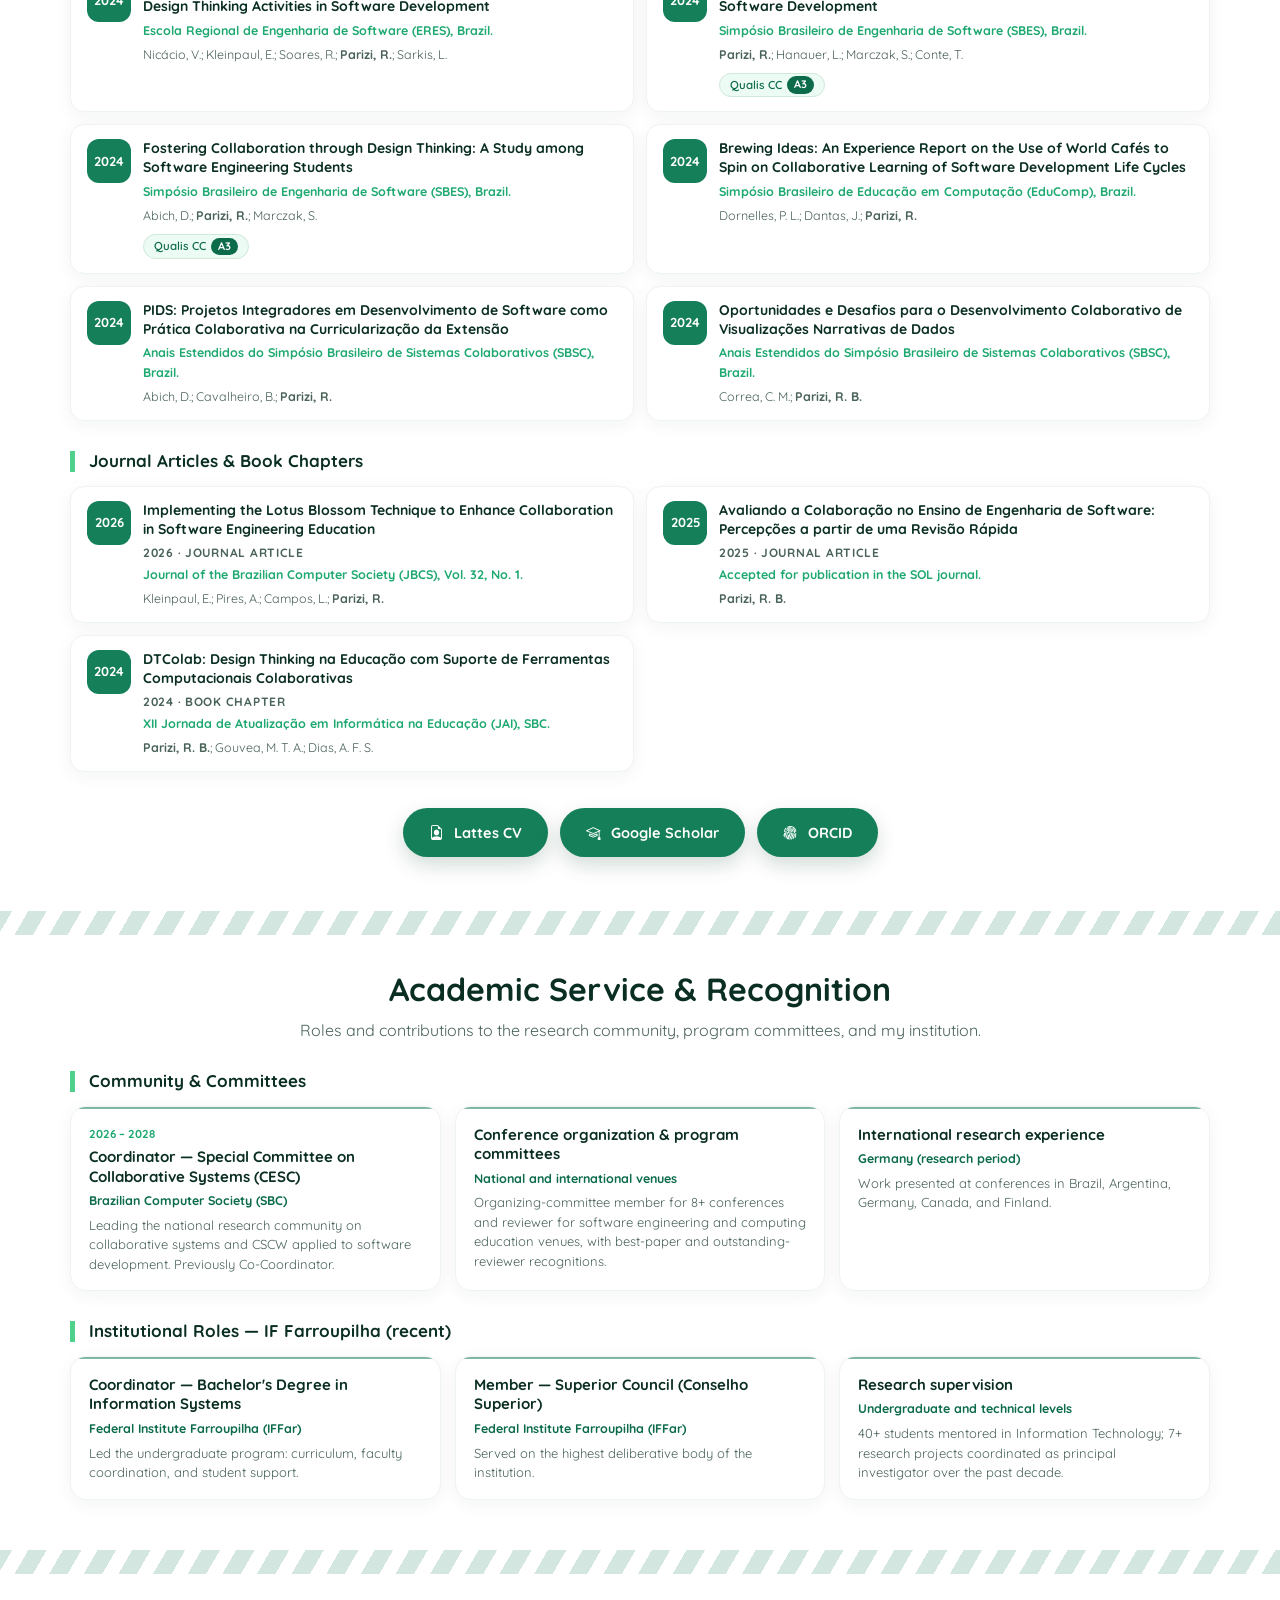
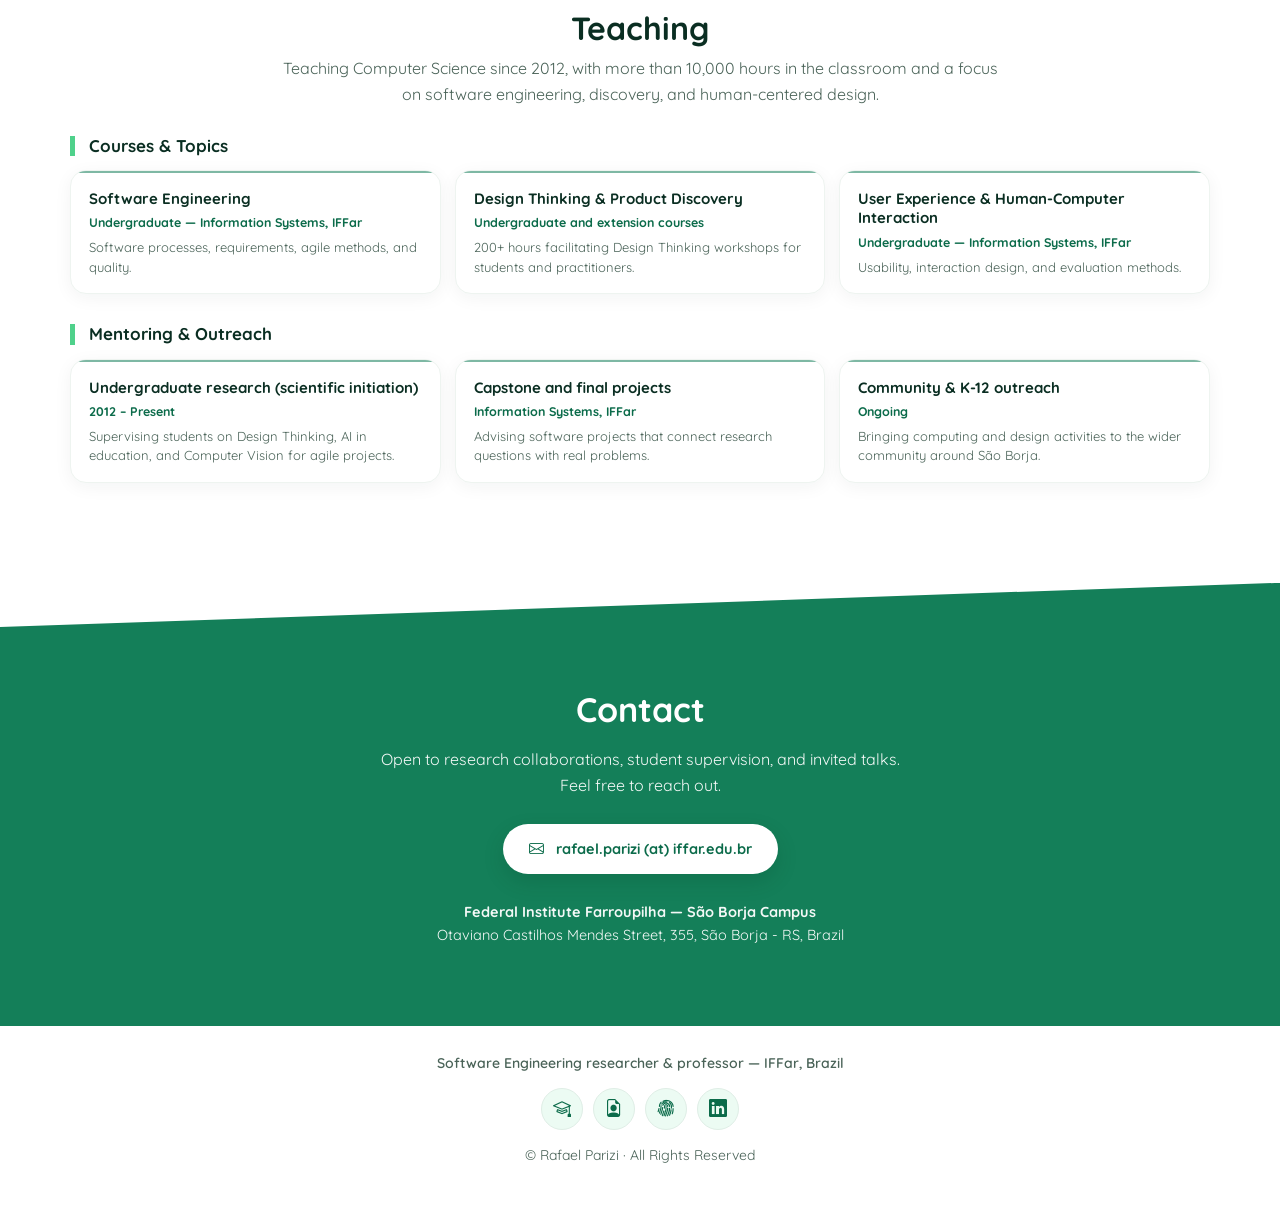
==== commit ebf456d8: "Change 2026 SBSC award from Best Paper to Distinguished Paper Co-Authored-By: Claude Sonnet 5.5 <nor" ====
--- a/index.html
+++ b/index.html
@@ -7,12 +7,13 @@
   <title data-i18n="_title">Rafael Parizi, Ph.D. — Software Engineering Researcher</title>
   <meta name="description"
     content="Rafael Parizi, Ph.D. — Professor and researcher in Software Engineering at IFFar, Brazil. Design Thinking, product discovery, UX, and AI in Computer Science education.">
-  <link rel="icon" href="assets/img/favicon.png">
+  <link rel="icon" type="image/png" href="assets/img/favicon.png?v=2">
+  <link rel="apple-touch-icon" href="assets/img/apple-touch-icon.png?v=2">
   <link rel="preconnect" href="https://fonts.googleapis.com">
   <link rel="preconnect" href="https://fonts.gstatic.com" crossorigin>
   <link href="https://fonts.googleapis.com/css2?family=Quicksand:wght@400;500;600;700&display=swap" rel="stylesheet">
   <link href="https://cdn.jsdelivr.net/npm/bootstrap-icons@1.11.3/font/bootstrap-icons.min.css" rel="stylesheet">
-  <link href="assets/css/site.css?v=35" rel="stylesheet">
+  <link href="assets/css/site.css?v=36" rel="stylesheet">
 </head>
 
 <body>
@@ -92,7 +93,7 @@
               member</span></div>
           <div class="numero"><strong>200+</strong><span data-i18n="stats.workshops">Hours facilitating Design
               Thinking workshops</span></div>
-          <div class="numero"><strong>8</strong><span data-i18n="stats.awards">Best-paper and reviewer
+          <div class="numero"><strong>8</strong><span data-i18n="stats.awards">Paper and reviewer
               recognitions</span></div>
         </div>
       </div>
@@ -141,7 +142,7 @@
         </div>
         <div class="premios">
           <div class="cartao premio"><div class="ano">2026</div>
-            <h3 data-i18n="awards.i7.h">Best Paper — Research Track</h3>
+            <h3 data-i18n="awards.i7.h">Distinguished Paper — Research Track</h3>
             <p data-i18n="awards.i7.p">XXI Simpósio Brasileiro de Sistemas Colaborativos (SBSC 2026), Sociedade Brasileira de Computação.</p>
           </div>
           <div class="cartao premio"><div class="ano">2026</div>
@@ -257,7 +258,7 @@
           </article>
           <article class="pub destaque-pub"><span class="ano">2026</span>
             <div>
-              <p class="best"><i class="bi bi-award-fill"></i> <span data-i18n="pub.bestpaper">Best Paper</span></p>
+              <p class="best"><i class="bi bi-award-fill"></i> <span data-i18n="pub.distinguished">Distinguished Paper</span></p>
               <h3><a href="https://doi.org/10.5753/sbsc.2026.20441" target="_blank" rel="noopener">Rubricas para Avaliação da Colaboração em Desenvolvimento de Software: Evidências a partir de uma Disciplina Mediada pelo Lean Inception</a></h3>
               <p class="local" data-i18n="pub.i11.venue">Simpósio Brasileiro de Sistemas Colaborativos (SBSC), Porto Alegre, Brazil.</p>
               <p class="autores">Kleinpaul, E.; Pires, A.; Campos, L.; Iglesias, I. L.; <strong>Parizi, R. B.</strong></p>
@@ -546,7 +547,7 @@
     </div>
   </footer>
 
-  <script src="assets/js/i18n.js?v=20261124"></script>
+  <script src="assets/js/i18n.js?v=20261125"></script>
   <script>
     document.querySelector('.btn-menu').addEventListener('click', function () {
       var m = document.querySelector('.menu'), o = m.classList.toggle('aberto');
